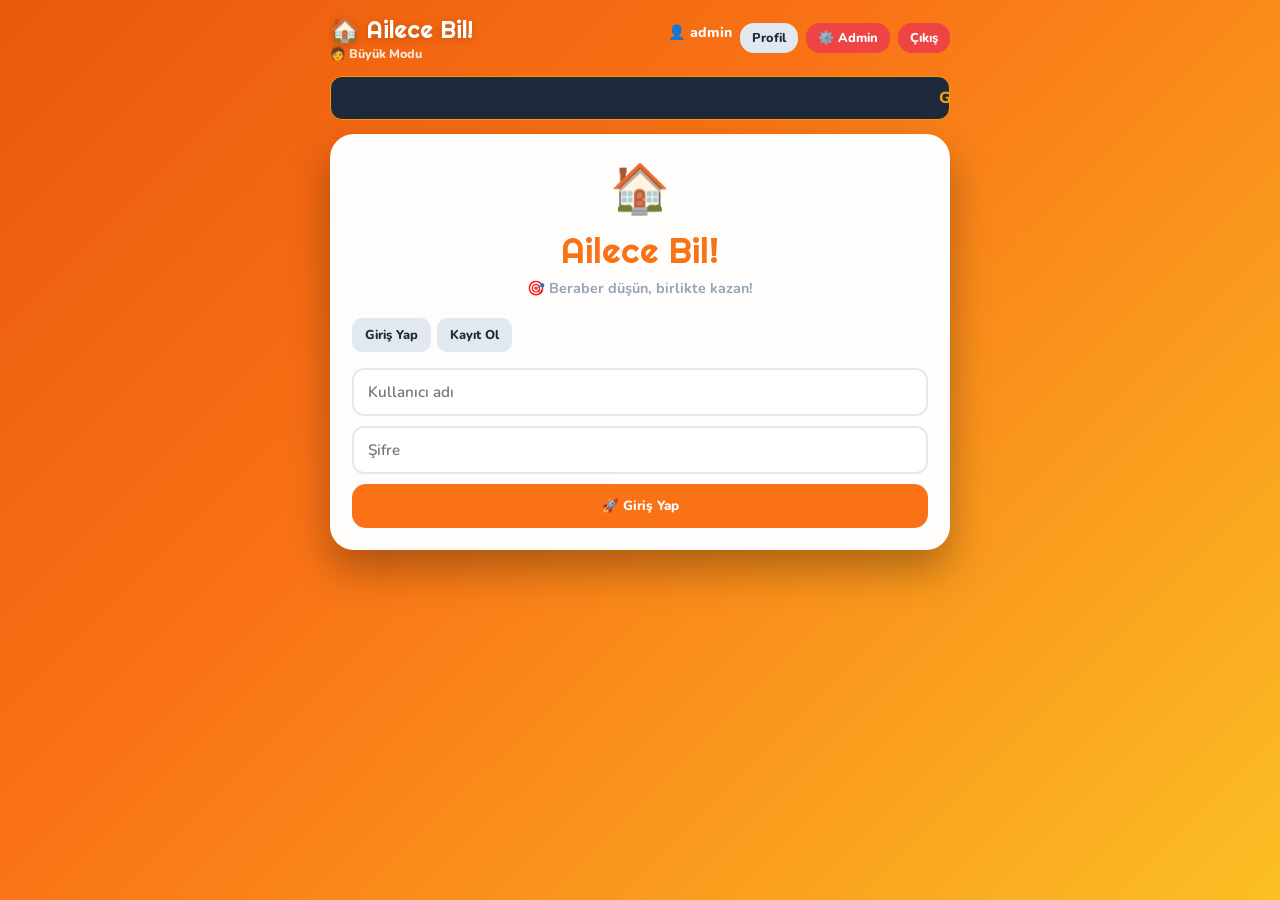
==== index.html @ aeea4ce6 "Add files via upload" ====
<!DOCTYPE html>
<!-- saved from url=(0063)file:///C:/Users/zkan/Desktop/Yeni%20klas%C3%B6r/ailecebil.html -->
<html lang="tr"><head><meta http-equiv="Content-Type" content="text/html; charset=UTF-8">

<meta name="viewport" content="width=device-width, initial-scale=1.0">
<title>🏠 Ailece Bil! - Aile Bilgi Yarışması</title>
<style>
/* ==================== TEMEL ==================== */
@import url('https://fonts.googleapis.com/css2?family=Nunito:wght@400;600;700;800;900&family=Righteous&display=swap');
*,*::before,*::after{margin:0;padding:0;box-sizing:border-box}

:root{
  --pr:#f97316;--pr2:#ea580c;--ok:#22c55e;--danger:#ef4444;--warn:#f59e0b;
  --dark:#1e293b;--light:#fff7ed;--card-bg:rgba(255,255,255,0.99);
  --kids-pr:#ff6b9d;--kids-s:#ffbe0b;--kids-ok:#06d6a0;
  --adult-pr:#f97316;
}

body{
  font-family:'Nunito',sans-serif;
  background:linear-gradient(135deg,#ea580c 0%,#f97316 40%,#fbbf24 100%);
  min-height:100vh;padding:14px;
}

/* Mode switch */
body.kids-mode{background:linear-gradient(135deg,#ff6b9d 0%,#ff9f43 50%,#ffbe0b 100%)}
body.kids-mode .card{border:3px solid #ffbe0b}
body.kids-mode .btn-primary{background:var(--kids-pr)}
body.kids-mode .choice-btn:hover:not(:disabled){border-color:var(--kids-pr)}

.container{max-width:620px;margin:0 auto}
.card{background:var(--card-bg);border-radius:24px;padding:22px;box-shadow:0 20px 40px rgba(0,0,0,0.3);margin-bottom:18px;animation:fadeUp .35s ease}
@keyframes fadeUp{from{opacity:0;transform:translateY(12px)}to{opacity:1;transform:translateY(0)}}
.hidden{display:none!important}

/* ==================== KAYAN YAZI ==================== */
.marquee-box{background:var(--dark);color:var(--warn);padding:10px;border-radius:12px;
  margin-bottom:14px;overflow:hidden;white-space:nowrap;font-weight:800;border:1px solid var(--warn)}
.marquee-text{display:inline-block;padding-left:100%;animation:marquee 18s linear infinite}
@keyframes marquee{0%{transform:translateX(0)}100%{transform:translateX(-100%)}}

/* ==================== BUTONLAR ==================== */
.btn{border:none;padding:13px 18px;border-radius:14px;font-weight:800;cursor:pointer;
  transition:.2s;display:inline-flex;align-items:center;justify-content:center;gap:7px;
  font-family:'Nunito',sans-serif}
.btn:active{transform:scale(.96)}
.btn-primary{background:var(--pr);color:white;width:100%}
.btn-ok{background:var(--ok);color:white;width:100%}
.btn-danger{background:var(--danger);color:white}
.btn-warn{background:var(--warn);color:white}
.btn-gray{background:#e2e8f0;color:var(--dark)}
.btn-sm{padding:6px 12px;font-size:.8em;width:auto}
.btn-full{width:100%}
.btn-kids{background:var(--kids-pr);color:white}
.btn-adult{background:var(--adult-pr);color:white}

/* ==================== INPUT ==================== */
.inp{width:100%;padding:12px 14px;border-radius:12px;border:2px solid #e2e8f0;
  outline:none;font-family:'Nunito',sans-serif;font-size:.95em;font-weight:600;
  margin-bottom:10px;transition:.2s;color:var(--dark)}
.inp:focus{border-color:var(--pr);background:#f5f3ff}
.select{width:100%;padding:11px 14px;border-radius:12px;border:2px solid #e2e8f0;
  outline:none;font-family:'Nunito',sans-serif;font-size:.95em;font-weight:700;
  margin-bottom:10px;background:white;color:var(--dark)}
.select:focus{border-color:var(--pr)}
label.lbl{font-size:.78em;font-weight:800;color:#64748b;text-transform:uppercase;letter-spacing:1px;display:block;margin-bottom:5px}
.row2{display:grid;grid-template-columns:1fr 1fr;gap:10px}
@media(max-width:480px){.row2{grid-template-columns:1fr}}

/* ==================== ŞIK BUTONLARI ==================== */
.choice-btn{
  background:#f8fafc;border:2.5px solid #e2e8f0;padding:16px 18px;
  border-radius:16px;font-size:1.05rem;text-align:left;width:100%;
  margin-bottom:10px;cursor:pointer;transition:.2s;font-weight:700;
  color:var(--dark);display:flex;align-items:center;gap:10px;
  font-family:'Nunito',sans-serif
}
.choice-letter{min-width:32px;height:32px;background:#e2e8f0;border-radius:50%;
  display:flex;align-items:center;justify-content:center;font-weight:900;font-size:.85em;flex-shrink:0}
.choice-btn:hover:not(:disabled){border-color:var(--pr);transform:translateY(-2px);box-shadow:0 4px 12px rgba(99,102,241,.2)}
.choice-btn.correct{background:var(--ok)!important;color:white!important;border-color:#15803d!important;transform:scale(1.02)}
.choice-btn.correct .choice-letter{background:rgba(255,255,255,.3);color:white}
.choice-btn.wrong{background:var(--danger)!important;color:white!important;border-color:#b91c1c!important}
.choice-btn.wrong .choice-letter{background:rgba(255,255,255,.3);color:white}
.choice-btn:disabled{cursor:not-allowed}

/* Kids büyük şık */
body.kids-mode .choice-btn{font-size:1.2rem;padding:20px;border-radius:20px}

/* ==================== ZAMANLAYICI ==================== */
.timer-wrap{display:flex;align-items:center;justify-content:center}
.timer-ring{width:72px;height:72px;border:4px solid var(--danger);border-radius:50%;
  display:flex;flex-direction:column;align-items:center;justify-content:center;
  background:white;box-shadow:0 4px 14px rgba(239,68,68,.2)}
.timer-ring small{font-size:8px;font-weight:800;color:#94a3b8;text-transform:uppercase}
.timer-ring span{font-size:26px;font-weight:900;color:var(--danger);line-height:1}
.timer-low{animation:pulse .7s infinite}
@keyframes pulse{0%,100%{transform:scale(1)}50%{transform:scale(1.1)}}
.timer-low span{color:var(--danger)!important}

/* ==================== PROGRESS ==================== */
.prog-wrap{background:#e2e8f0;border-radius:4px;height:7px;margin-bottom:18px;overflow:hidden}
.prog-fill{height:100%;background:linear-gradient(90deg,var(--pr),#a855f7);border-radius:4px;transition:width .4s}

/* ==================== MOD SEÇİCİ ==================== */
.mode-cards{display:grid;grid-template-columns:1fr 1fr;gap:14px;margin-bottom:0}
.mode-card{padding:28px 16px;border-radius:20px;text-align:center;cursor:pointer;
  transition:.25s;border:3px solid transparent;font-family:'Nunito',sans-serif}
.mode-card:hover{transform:translateY(-4px);box-shadow:0 10px 28px rgba(0,0,0,.2)}
.mode-card .mc-icon{font-size:3.5em;display:block;margin-bottom:10px}
.mode-card .mc-title{font-size:1.3em;font-weight:900;color:white}
.mode-card .mc-sub{font-size:.85em;font-weight:700;color:rgba(255,255,255,.75);margin-top:5px}
.mode-kids{background:linear-gradient(135deg,#ff6b9d,#ff9f43)}
.mode-adult{background:linear-gradient(135deg,#f97316,#ea580c)}

/* Sınıf kartları */
.grade-grid{display:grid;grid-template-columns:repeat(3,1fr);gap:10px}
.grade-btn{padding:18px 8px;border-radius:16px;text-align:center;cursor:pointer;
  border:2.5px solid transparent;transition:.2s;font-family:'Nunito',sans-serif;font-weight:800}
.grade-btn:hover{transform:translateY(-3px)}

/* Konu kartları */
.subject-grid{display:grid;grid-template-columns:1fr 1fr;gap:10px}
.subject-btn{padding:20px 12px;border-radius:16px;text-align:center;cursor:pointer;
  border:2px solid #e2e8f0;background:#f8fafc;transition:.2s;font-family:'Nunito',sans-serif;font-weight:800;color:var(--dark)}
.subject-btn .si{font-size:1.8em;display:block;margin-bottom:6px}
.subject-btn:hover{border-color:var(--pr);transform:translateY(-3px);box-shadow:0 6px 16px rgba(99,102,241,.2)}
body.kids-mode .subject-btn:hover{border-color:var(--kids-pr)}

/* Büyükler kategori */
.cat-grid{display:grid;grid-template-columns:1fr 1fr;gap:10px}
.cat-btn{padding:18px 12px;border-radius:16px;text-align:center;cursor:pointer;
  border:2px solid #e2e8f0;background:#f8fafc;transition:.2s;font-family:'Nunito',sans-serif;font-weight:800;color:var(--dark)}
.cat-btn .ci{font-size:1.6em;display:block;margin-bottom:6px}
.cat-btn .cc{font-size:.75em;color:#94a3b8;font-weight:700;margin-top:3px}
.cat-btn:hover{border-color:var(--pr);transform:translateY(-3px);box-shadow:0 6px 16px rgba(99,102,241,.2)}

/* ==================== MESAJ KUTUSU ==================== */
.msg-thread{height:200px;overflow-y:auto;background:#f8fafc;border:1px solid #e2e8f0;
  border-radius:14px;padding:12px;margin-bottom:10px}
.msg-thread::-webkit-scrollbar{width:4px}
.msg-thread::-webkit-scrollbar-thumb{background:var(--pr);border-radius:2px}
.bubble{padding:9px 13px;border-radius:14px;font-size:.9em;font-weight:700;
  max-width:75%;margin-bottom:6px;line-height:1.4}
.bubble.me{background:#dcfce7;margin-left:auto;border-bottom-right-radius:4px}
.bubble.them{background:white;border:1px solid #e2e8f0;border-bottom-left-radius:4px}
.bubble-name{font-size:.7em;color:#94a3b8;font-weight:800;margin-bottom:2px}
.b-right{text-align:right}

/* ==================== ADMIN SEKMELER ==================== */
.tab-bar{display:flex;gap:5px;margin-bottom:16px;overflow-x:auto;padding-bottom:4px;flex-wrap:wrap}
.tab-btn{padding:8px 13px;border:none;border-radius:10px;font-family:'Nunito',sans-serif;
  font-weight:800;font-size:.8em;cursor:pointer;background:#e2e8f0;color:var(--dark);white-space:nowrap;transition:.15s}
.tab-btn.active{background:var(--pr);color:white}.tab-content{display:none}.tab-content.active{display:block}

.badge{display:inline-block;background:var(--danger);color:white;font-size:.65em;
  font-weight:900;border-radius:50%;min-width:18px;height:18px;
  display:inline-flex;align-items:center;justify-content:center;margin-left:4px}

/* ==================== ADMIN KULLANICI SATIRI ==================== */
.user-row{display:flex;align-items:center;gap:8px;padding:10px 12px;
  background:white;border:1px solid #e2e8f0;border-radius:12px;margin-bottom:7px;flex-wrap:wrap}
.user-row .uname{flex:1;font-weight:800;min-width:100px}
.user-row .umeta{font-size:.78em;color:#94a3b8;font-weight:700}
.user-row .uactions{display:flex;gap:5px;flex-wrap:wrap}

/* ==================== LİDERLİK ==================== */
.lb-row{display:flex;align-items:center;gap:10px;padding:10px 14px;
  background:white;border:1px solid #e2e8f0;border-radius:12px;margin-bottom:7px}
.lb-rank{font-size:1.3em;font-weight:900;min-width:36px;text-align:center}
.lb-name{flex:1;font-weight:800}.lb-score{font-weight:900;color:var(--pr)}

/* ==================== SONUÇ ==================== */
.result-icon{font-size:5em;text-align:center;display:block;margin-bottom:10px;animation:bounce 1s infinite alternate}
@keyframes bounce{from{transform:translateY(0)}to{transform:translateY(-10px)}}
.result-score{font-family:'Righteous',cursive;font-size:3.5em;color:var(--pr);text-align:center;display:block}
.stat-row{display:flex;gap:10px;justify-content:center;flex-wrap:wrap;margin:14px 0}
.stat-box{background:#f1f5f9;border-radius:14px;padding:14px 20px;text-align:center;min-width:90px}
.stat-box .sv{font-size:2em;font-weight:900}.stat-box .sl{font-size:.78em;color:#94a3b8;font-weight:700}
.stat-box.ok .sv{color:var(--ok)}.stat-box.bad .sv{color:var(--danger)}

/* ==================== MSG KUTU ==================== */
.info-msg{padding:10px 14px;border-radius:10px;font-weight:800;font-size:.88em;margin-top:8px;display:none}
.info-msg.ok{background:#dcfce7;border:1px solid var(--ok);color:#15803d;display:block}
.info-msg.err{background:#fee2e2;border:1px solid var(--danger);color:#b91c1c;display:block}

/* ==================== JSON ÖRNEK ==================== */
.json-ex{background:#1e293b;color:#6ee7b7;font-family:'Courier New',monospace;
  font-size:.78em;padding:12px;border-radius:10px;white-space:pre;overflow-x:auto;margin-bottom:10px}

/* ==================== TERMINAL ==================== */
.terminal{background:#121212;color:#00ff41;font-family:'Courier New',monospace;
  font-size:.85em;padding:12px;border-radius:12px;border:2px solid #333;margin-top:10px}
.terminal textarea{width:100%;height:90px;background:transparent;color:#00ff41;border:none;outline:none;resize:none;font-family:inherit}

/* ==================== SHAKE ==================== */
.shake{animation:shake .4s}
@keyframes shake{0%,100%{transform:translateX(0)}25%{transform:translateX(-8px)}75%{transform:translateX(8px)}}

/* ==================== BÖLÜM BAŞLIĞI ==================== */
.sec-title{font-size:.78em;font-weight:900;color:#94a3b8;text-transform:uppercase;letter-spacing:2px;margin-bottom:12px}
.divider{height:1px;background:#e2e8f0;margin:16px 0}
.empty{text-align:center;padding:28px;color:#94a3b8;font-weight:700}
.empty .ei{font-size:2em;display:block;margin-bottom:6px}

/* ==================== LEVEL BADGE ==================== */
.level-badge{display:inline-block;padding:3px 12px;border-radius:20px;font-size:.75em;font-weight:800}

@media(max-width:480px){
  .card{padding:16px}
  .mode-cards{grid-template-columns:1fr 1fr}
  .grade-grid{grid-template-columns:repeat(2,1fr)}
  .cat-grid,.subject-grid{grid-template-columns:1fr 1fr}
}
</style>
</head>
<body class="">
<div class="container" id="mainWrapper">

<!-- Üst Bar -->
<div style="display:flex;justify-content:space-between;align-items:center;color:white;margin-bottom:14px">
  <div>
    <div style="font-family:&#39;Righteous&#39;,cursive;font-size:1.5em;cursor:pointer;text-shadow:0 2px 8px rgba(0,0,0,0.2)" onclick="goHome()">🏠 Ailece Bil!</div>
    <div id="modeBadge" style="font-size:.78em;font-weight:800;opacity:.85">🧑 Büyük Modu</div>
  </div>
  <div id="navBar" style="display:flex;gap:8px">
    <span style="color:white;font-weight:800;font-size:.88em">👤 admin</span>
    <button class="btn btn-gray btn-sm" onclick="showPage(&#39;profilePage&#39;);renderProfile()">Profil</button>
    <button class="btn btn-danger btn-sm" onclick="openAdmin()">⚙️ Admin</button>
    <button class="btn btn-danger btn-sm" onclick="doLogout()">Çıkış</button>
  </div>
</div>

<!-- Kayan Duyuru -->
<div id="annBanner" class="marquee-box">
  <div class="marquee-text" id="annText">GÜLSER MİRAÇ EMİR KILIÇ</div>
</div>

<!-- ==================== GİRİŞ/KAYIT ==================== -->
<div id="authPage" class="card hidden">
  <div style="text-align:center;margin-bottom:20px">
    <div style="font-size:3em;margin-bottom:6px">🏠</div>
    <div style="font-family:&#39;Righteous&#39;,cursive;font-size:2.2em;color:var(--pr)">Ailece Bil!</div>
    <div style="color:#94a3b8;font-size:.9em;font-weight:700;margin-top:6px">🎯 Beraber düşün, birlikte kazan!</div>
  </div>
  <div id="authTabs" style="display:flex;gap:6px;margin-bottom:16px">
    <button class="tab-btn" onclick="switchAuthTab(&#39;login&#39;)">Giriş Yap</button>
    <button class="tab-btn" onclick="switchAuthTab(&#39;register&#39;)">Kayıt Ol</button>
  </div>
  <div id="authContent">
    
      <input type="text" class="inp" id="authUser" placeholder="Kullanıcı adı" autocomplete="username">
      <input type="password" class="inp" id="authPass" placeholder="Şifre" autocomplete="current-password" onkeydown="if(event.key===&#39;Enter&#39;)doLogin()">
      <button class="btn btn-primary" onclick="doLogin()">🚀 Giriş Yap</button>
    
    <div id="authMsg" class="info-msg"></div></div>
</div>

<!-- ==================== MOD SEÇİCİ ==================== -->
<div id="modePage" class="card">
  <div style="text-align:center;margin-bottom:18px">
    <div style="font-family:&#39;Righteous&#39;,cursive;font-size:1.6em;color:var(--pr)">🏠 Ailece Bil!</div>
    <div style="color:#94a3b8;font-size:.88em;font-weight:700;margin-top:4px">Kim oynuyor?</div>
    <div id="totalQBadge" style="margin-top:10px;display:inline-block;background:#fff7ed;border:2px solid var(--pr);
      border-radius:20px;padding:5px 18px;font-size:.85em;font-weight:900;color:var(--pr)">📚 Toplam 957 Soru</div>
  </div>
  <div class="mode-cards">
    <div class="mode-card mode-kids" onclick="selectMode(&#39;kids&#39;)">
      <span class="mc-icon">🧒</span>
      <div class="mc-title">Çocuklar</div>
      <div class="mc-sub">Sınıf &amp; Konu Seç</div>
      <div id="kidsQCount" style="margin-top:8px;background:rgba(255,255,255,0.25);border-radius:12px;padding:4px 10px;font-size:.8em;font-weight:800">646 soru</div>
    </div>
    <div class="mode-card mode-adult" onclick="selectMode(&#39;adult&#39;)">
      <span class="mc-icon">🧑</span>
      <div class="mc-title">Büyükler</div>
      <div class="mc-sub">Genel Kategoriler</div>
      <div id="adultQCount" style="margin-top:8px;background:rgba(255,255,255,0.25);border-radius:12px;padding:4px 10px;font-size:.8em;font-weight:800">311 soru</div>
    </div>
  </div>
</div>

<!-- ==================== ÇOCUK: SINIF SEÇİCİ ==================== -->
<div id="gradePage" class="card hidden">
  <div style="display:flex;align-items:center;gap:10px;margin-bottom:8px">
    <button class="btn btn-gray btn-sm" onclick="showPage(&#39;modePage&#39;)">← Geri</button>
    <div class="sec-title" style="margin:0">📚 Sınıfını Seç</div>
  </div>
  <div id="gradePageStats" style="margin-bottom:14px">
    <div style="background:#fff0f6;border:1px solid #fda4af;border-radius:12px;padding:10px 16px;
      display:flex;align-items:center;gap:10px;font-weight:800;font-size:.9em">
      🧒 Çocuklar bölümünde toplam
      <span style="font-size:1.4em;color:var(--kids-pr);font-family:&#39;Righteous&#39;,cursive">509</span>
      soru var
    </div></div>
  <div class="grade-grid" id="gradeGrid"><div class="grade-btn" style="background:#ff6b9d;color:white" onclick="selectGrade(0)">
      <div style="font-size:1.8em">🌱</div>
      <div style="font-weight:900">1. Sınıf</div>
      <div style="font-size:.72em;opacity:.85;margin-top:4px">3 konu</div>
      <div style="font-size:.78em;background:rgba(0,0,0,0.2);border-radius:10px;padding:2px 8px;margin-top:4px;font-weight:800">57 soru</div>
    </div><div class="grade-btn" style="background:#ff9f43;color:white" onclick="selectGrade(1)">
      <div style="font-size:1.8em">📗</div>
      <div style="font-weight:900">2. Sınıf</div>
      <div style="font-size:.72em;opacity:.85;margin-top:4px">3 konu</div>
      <div style="font-size:.78em;background:rgba(0,0,0,0.2);border-radius:10px;padding:2px 8px;margin-top:4px;font-weight:800">50 soru</div>
    </div><div class="grade-btn" style="background:#ffd166;color:white" onclick="selectGrade(2)">
      <div style="font-size:1.8em">📘</div>
      <div style="font-weight:900">3. Sınıf</div>
      <div style="font-size:.72em;opacity:.85;margin-top:4px">6 konu</div>
      <div style="font-size:.78em;background:rgba(0,0,0,0.2);border-radius:10px;padding:2px 8px;margin-top:4px;font-weight:800">153 soru</div>
    </div><div class="grade-btn" style="background:#06d6a0;color:white" onclick="selectGrade(3)">
      <div style="font-size:1.8em">📙</div>
      <div style="font-weight:900">4. Sınıf</div>
      <div style="font-size:.72em;opacity:.85;margin-top:4px">4 konu</div>
      <div style="font-size:.78em;background:rgba(0,0,0,0.2);border-radius:10px;padding:2px 8px;margin-top:4px;font-weight:800">50 soru</div>
    </div><div class="grade-btn" style="background:#118ab2;color:white" onclick="selectGrade(4)">
      <div style="font-size:1.8em">📕</div>
      <div style="font-weight:900">5. Sınıf</div>
      <div style="font-size:.72em;opacity:.85;margin-top:4px">5 konu</div>
      <div style="font-size:.78em;background:rgba(0,0,0,0.2);border-radius:10px;padding:2px 8px;margin-top:4px;font-weight:800">60 soru</div>
    </div><div class="grade-btn" style="background:#073b4c;color:white" onclick="selectGrade(5)">
      <div style="font-size:1.8em">🎯</div>
      <div style="font-weight:900">6. Sınıf</div>
      <div style="font-size:.72em;opacity:.85;margin-top:4px">5 konu</div>
      <div style="font-size:.78em;background:rgba(0,0,0,0.2);border-radius:10px;padding:2px 8px;margin-top:4px;font-weight:800">45 soru</div>
    </div><div class="grade-btn" style="background:#7209b7;color:white" onclick="selectGrade(6)">
      <div style="font-size:1.8em">🚀</div>
      <div style="font-weight:900">7. Sınıf</div>
      <div style="font-size:.72em;opacity:.85;margin-top:4px">5 konu</div>
      <div style="font-size:.78em;background:rgba(0,0,0,0.2);border-radius:10px;padding:2px 8px;margin-top:4px;font-weight:800">47 soru</div>
    </div><div class="grade-btn" style="background:#3a0ca3;color:white" onclick="selectGrade(7)">
      <div style="font-size:1.8em">🎓</div>
      <div style="font-weight:900">8. Sınıf</div>
      <div style="font-size:.72em;opacity:.85;margin-top:4px">5 konu</div>
      <div style="font-size:.78em;background:rgba(0,0,0,0.2);border-radius:10px;padding:2px 8px;margin-top:4px;font-weight:800">47 soru</div>
    </div></div>
</div>

<!-- ==================== ÇOCUK: KONU SEÇİCİ ==================== -->
<div id="subjectPage" class="card hidden">
  <div style="display:flex;align-items:center;gap:10px;margin-bottom:8px">
    <button class="btn btn-gray btn-sm" onclick="showPage(&#39;gradePage&#39;)">← Geri</button>
    <div>
      <div class="sec-title" style="margin:0">📖 Konu Seç</div>
      <div id="gradeLabel" style="font-weight:900;font-size:1.1em;color:var(--kids-pr)">3. Sınıf</div>
    </div>
  </div>
  <div id="gradeSubStats" style="margin-bottom:12px">
    <div style="background:#f0fdf4;border:1px solid #86efac;border-radius:12px;padding:10px 16px;
      display:flex;align-items:center;gap:10px;font-weight:800;font-size:.9em">
      📚 3. Sınıf için toplam
      <span style="font-size:1.4em;color:var(--ok);font-family:&#39;Righteous&#39;,cursive">153</span>
      soru var
    </div></div>
  <div class="subject-grid" id="subjectGrid"><div class="subject-btn" onclick="startQuiz(&#39;3. Sınıf|Türkçe&#39;,&#39;3. Sınıf - Türkçe&#39;)">
      <span class="si">📖</span>
      <div style="font-weight:900">Türkçe</div>
      <div style="font-size:.78em;color:var(--ok);font-weight:800;margin-top:4px">
        27 soru
      </div>
    </div><div class="subject-btn" onclick="startQuiz(&#39;3. Sınıf|Matematik&#39;,&#39;3. Sınıf - Matematik&#39;)">
      <span class="si">🔢</span>
      <div style="font-weight:900">Matematik</div>
      <div style="font-size:.78em;color:var(--ok);font-weight:800;margin-top:4px">
        72 soru
      </div>
    </div><div class="subject-btn" onclick="startQuiz(&#39;3. Sınıf|Fen Bilimleri&#39;,&#39;3. Sınıf - Fen Bilimleri&#39;)">
      <span class="si">🔬</span>
      <div style="font-weight:900">Fen Bilimleri</div>
      <div style="font-size:.78em;color:var(--ok);font-weight:800;margin-top:4px">
        22 soru
      </div>
    </div><div class="subject-btn" onclick="startQuiz(&#39;3. Sınıf|Sosyal Bilgiler&#39;,&#39;3. Sınıf - Sosyal Bilgiler&#39;)">
      <span class="si">🗺️</span>
      <div style="font-weight:900">Sosyal Bilgiler</div>
      <div style="font-size:.78em;color:var(--ok);font-weight:800;margin-top:4px">
        8 soru
      </div>
    </div><div class="subject-btn" onclick="startQuiz(&#39;3. Sınıf|Genel Kültür&#39;,&#39;3. Sınıf - Genel Kültür&#39;)">
      <span class="si">💡</span>
      <div style="font-weight:900">Genel Kültür</div>
      <div style="font-size:.78em;color:var(--ok);font-weight:800;margin-top:4px">
        7 soru
      </div>
    </div><div class="subject-btn" onclick="startQuiz(&#39;3. Sınıf|Hayat Bilgisi&#39;,&#39;3. Sınıf - Hayat Bilgisi&#39;)">
      <span class="si">🌍</span>
      <div style="font-weight:900">Hayat Bilgisi</div>
      <div style="font-size:.78em;color:var(--ok);font-weight:800;margin-top:4px">
        17 soru
      </div>
    </div></div>
</div>

<!-- ==================== BÜYÜKLER: KATEGORİ ==================== -->
<div id="homePage" class="card hidden">
  <div id="welcomeZone" style="margin-bottom:16px">
    <div style="display:flex;align-items:center;gap:10px;margin-bottom:10px">
      <span style="font-size:1.8em">👋</span>
      <div><div style="font-weight:900;font-size:1.1em">Merhaba, admin!</div>
      <div style="color:#94a3b8;font-size:.85em;font-weight:700">🏆 Usta · 1679 Puan</div></div>
    </div>
    <div style="background:#fff7ed;border:2px solid var(--pr);border-radius:14px;padding:10px 16px;
      display:flex;align-items:center;gap:8px;font-weight:800;font-size:.88em;margin-bottom:4px">
      📚 Büyükler bölümünde toplam
      <span style="font-size:1.5em;color:var(--pr);font-family:&#39;Righteous&#39;,cursive">311</span>
      soru var
    </div></div>
  <div class="sec-title">📂 Kategori Seç</div>
  <div class="cat-grid" id="categoryGrid">
    <div class="cat-btn" onclick="startQuiz(&#39;Genel Kültür&#39;,&#39;Genel Kültür&#39;)">
      <span class="ci">💡</span>Genel Kültür
      <div class="cc" style="color:var(--ok);font-weight:800">223 soru</div>
    </div>
    <div class="cat-btn" onclick="startQuiz(&#39;Tarih&#39;,&#39;Tarih&#39;)">
      <span class="ci">🏛️</span>Tarih
      <div class="cc" style="color:var(--ok);font-weight:800">8 soru</div>
    </div>
    <div class="cat-btn" onclick="startQuiz(&#39;Bilim&#39;,&#39;Bilim&#39;)">
      <span class="ci">🔬</span>Bilim
      <div class="cc" style="color:var(--ok);font-weight:800">8 soru</div>
    </div>
    <div class="cat-btn" onclick="startQuiz(&#39;Coğrafya&#39;,&#39;Coğrafya&#39;)">
      <span class="ci">🗺️</span>Coğrafya
      <div class="cc" style="color:var(--ok);font-weight:800">8 soru</div>
    </div>
    <div class="cat-btn" onclick="startQuiz(&#39;Spor&#39;,&#39;Spor&#39;)">
      <span class="ci">⚽</span>Spor
      <div class="cc" style="color:var(--ok);font-weight:800">57 soru</div>
    </div>
    <div class="cat-btn" onclick="startQuiz(&#39;Teknoloji&#39;,&#39;Teknoloji&#39;)">
      <span class="ci">💻</span>Teknoloji
      <div class="cc" style="color:var(--ok);font-weight:800">7 soru</div>
    </div></div>
  <div style="margin-top:14px;display:flex;gap:8px;flex-wrap:wrap">
    <button class="btn btn-primary" style="flex:1" onclick="startQuiz(&#39;Karma&#39;,&#39;Karma&#39;)">🎲 Karma</button>
    <button class="btn btn-primary" style="flex:1;background:var(--ok)" onclick="showPage(&#39;leaderPage&#39;)">🏆 Sıralama</button>
    <button class="btn btn-primary" style="flex:1;background:#64748b" onclick="showPage(&#39;profilePage&#39;)">👤 Profil</button>
    <button id="admBtn" class="btn btn-danger btn-sm" onclick="showPage(&#39;adminPage&#39;)">⚙️ Admin</button>
  </div>
</div>

<!-- ==================== QUIZ ==================== -->
<div id="quizPage" class="card hidden">
  <div style="display:flex;justify-content:space-between;align-items:center;margin-bottom:12px;flex-wrap:wrap;gap:10px">
    <div>
      <div id="qCounter" style="font-weight:900;color:var(--pr);font-size:1.2em">8 / 8</div>
      <div id="qMeta" style="font-size:.78em;color:#94a3b8;font-weight:700">Tarih</div>
    </div>
    <div class="timer-wrap">
      <div class="timer-ring" id="timerRing">
        <small>Süre</small>
        <span id="timerTxt">19</span>
      </div>
    </div>
    <div id="qScore" style="font-weight:900;font-size:1.1em;color:var(--warn)">🌟 0</div>
  </div>
  <div class="prog-wrap"><div class="prog-fill" id="progFill" style="width: 100%;"></div></div>
  <div id="qText" style="font-size:clamp(1.05em,3vw,1.3em);font-weight:700;margin-bottom:18px;min-height:50px;line-height:1.5;color:var(--dark)">Türkiye Cumhuriyeti hangi yılda kuruldu?</div>
  <div id="choiceArea">
    <button class="choice-btn wrong" onclick="checkAnswer(0)" disabled="">
      <span class="choice-letter">A</span>1919
    </button>
    <button class="choice-btn" onclick="checkAnswer(1)" disabled="">
      <span class="choice-letter">B</span>1920
    </button>
    <button class="choice-btn correct" onclick="checkAnswer(2)" disabled="">
      <span class="choice-letter">C</span>1923
    </button>
    <button class="choice-btn" onclick="checkAnswer(3)" disabled="">
      <span class="choice-letter">D</span>1925
    </button></div>
  <div style="text-align:right;margin-top:6px">
    <button class="btn btn-gray btn-sm" onclick="quitQuiz()">🚪 Çık</button>
  </div>
</div>

<!-- ==================== SONUÇ ==================== -->
<div id="resultPage" class="card hidden" style="text-align:center">
  <span class="result-icon" id="resIcon">💪</span>
  <div style="font-family:&#39;Righteous&#39;,cursive;font-size:2em;color:var(--dark);margin-bottom:6px" id="resTitle">Devam Et!</div>
  <span class="result-score" id="resScore">0</span>
  <div style="font-size:.9em;color:#94a3b8;font-weight:700;margin-bottom:6px">Puan</div>
  <div class="stat-row" id="resStats">
    <div class="stat-box ok"><div class="sv">0</div><div class="sl">✅ Doğru</div></div>
    <div class="stat-box bad"><div class="sv">8</div><div class="sl">❌ Yanlış</div></div>
    <div class="stat-box"><div class="sv">3</div><div class="sl">⏱️ Süre</div></div>
    <div class="stat-box"><div class="sv" style="color:var(--warn)">%0</div><div class="sl">Başarı</div></div></div>
  <div id="resLevelUp" style="margin: 10px 0px; padding: 10px; background: rgb(254, 243, 199); border: 1px solid var(--warn); border-radius: 12px; font-weight: 800; color: rgb(146, 64, 14); display: none;">🎉 Seviye atladın! 💎 → 🏆 Usta!</div>
  <div style="display:flex;gap:10px;justify-content:center;flex-wrap:wrap;margin-top:14px">
    <button class="btn btn-primary" style="width:auto;padding:12px 24px" onclick="replayQuiz()">🔄 Tekrar</button>
    <button class="btn btn-gray" style="width:auto;padding:12px 24px" onclick="goHome()">🏠 Ana Menü</button>
  </div>
</div>

<!-- ==================== LİDERLİK ==================== -->
<div id="leaderPage" class="card hidden">
  <div style="display:flex;justify-content:space-between;align-items:center;margin-bottom:14px">
    <div style="font-family:&#39;Righteous&#39;,cursive;font-size:1.5em">🏆 Ailece Sıralama</div>
    <button class="btn btn-gray btn-sm" onclick="goHome()">← Geri</button>
  </div>
  <div id="leaderList"></div>
</div>

<!-- ==================== PROFİL ==================== -->
<div id="profilePage" class="card hidden">
  <div style="display:flex;justify-content:space-between;align-items:center;margin-bottom:16px">
    <div style="font-family:&#39;Righteous&#39;,cursive;font-size:1.4em">👤 Profil</div>
    <button class="btn btn-gray btn-sm" onclick="goHome()">← Geri</button>
  </div>
  <div id="profStats" style="background:#f1f5f9;padding:14px;border-radius:14px;margin-bottom:14px">
    <div style="display:flex;align-items:center;gap:12px;margin-bottom:12px">
      <div style="width:52px;height:52px;border-radius:50%;background:linear-gradient(135deg,var(--pr),var(--pr2));
        display:flex;align-items:center;justify-content:center;font-size:1.5em;font-weight:900;color:white">
        A</div>
      <div><div style="font-weight:900;font-size:1.1em">admin</div>
        <div style="font-size:.82em;color:#64748b">🏆 Usta
           · 321 puan kaldı (🦁 Efsane)</div>
      </div>
    </div>
    <div style="display:grid;grid-template-columns:repeat(4,1fr);gap:8px;text-align:center">
      <div style="background:white;padding:10px;border-radius:10px"><div style="font-weight:900;color:var(--pr);font-size:1.3em">1679</div><div style="font-size:.75em;color:#94a3b8;font-weight:700">Puan</div></div>
      <div style="background:white;padding:10px;border-radius:10px"><div style="font-weight:900;font-size:1.3em">17</div><div style="font-size:.75em;color:#94a3b8;font-weight:700">Oyun</div></div>
      <div style="background:white;padding:10px;border-radius:10px"><div style="font-weight:900;color:var(--ok);font-size:1.3em">65</div><div style="font-size:.75em;color:#94a3b8;font-weight:700">✅ Doğru</div></div>
      <div style="background:white;padding:10px;border-radius:10px"><div style="font-weight:900;color:var(--danger);font-size:1.3em">65</div><div style="font-size:.75em;color:#94a3b8;font-weight:700">❌ Yanlış</div></div>
    </div></div>
  <div class="divider"></div>
  <div class="sec-title">🔑 Şifre Değiştir</div>
  <input type="password" class="inp" id="newPass" placeholder="Yeni şifre (en az 4 karakter)">
  <button class="btn btn-primary" onclick="changePass()">💾 Şifreyi Güncelle</button>
  <div class="divider"></div>
  <div class="sec-title">💬 Admin Mesajları</div>
  <div class="msg-thread" id="userMsgThread"><div class="empty"><span class="ei">💬</span>Admin'e mesaj atabilirsiniz</div></div>
  <div style="display:flex;gap:8px;margin-top:6px">
    <input type="text" class="inp" id="uMsgInp" style="margin:0;flex:1" placeholder="Mesajınızı yazın..." onkeydown="if(event.key===&#39;Enter&#39;)sendMsg(&#39;user&#39;)">
    <button class="btn btn-primary" style="width:auto" onclick="sendMsg(&#39;user&#39;)">Gönder</button>
  </div>
  <div style="margin-top:10px">
    <button class="btn btn-danger" style="width:auto;padding:10px 20px" onclick="doLogout()">🚪 Çıkış Yap</button>
  </div>
</div>

<!-- ==================== ADMIN PANELİ ==================== -->
<div id="adminPage" class="card hidden">
  <div style="display:flex;justify-content:space-between;align-items:center;margin-bottom:14px">
    <div style="font-family:&#39;Righteous&#39;,cursive;font-size:1.4em;color:var(--pr)">⚙️ Ailece Bil! — Admin</div>
    <button class="btn btn-gray btn-sm" onclick="goHome()">← Kapat</button>
  </div>

  <div class="tab-bar">
    <button class="tab-btn" onclick="setTab(&#39;tUsers&#39;,this)">👥 Oyuncular</button>
    <button class="tab-btn" onclick="setTab(&#39;tMsgs&#39;,this)" id="tMsgBtn">💬 Mesajlar<span class="badge" id="msgBadge" style="display:none">0</span></button>
    <button class="tab-btn" onclick="setTab(&#39;tAnn&#39;,this)">📢 Duyuru</button>
    <button class="tab-btn" onclick="setTab(&#39;tCats&#39;,this)">📁 Kategoriler</button>
    <button class="tab-btn" onclick="setTab(&#39;tQs&#39;,this)">📝 Sorular</button>
    <button class="tab-btn active" onclick="setTab(&#39;tBulk&#39;,this)">📦 Toplu Ekle</button>
    <button class="tab-btn" onclick="setTab(&#39;tTerm&#39;,this)">💻 Terminal</button>
    <button class="tab-btn" onclick="setTab(&#39;tSet&#39;,this)">🔐 Ayarlar</button>
  </div>

  <!-- Oyuncular -->
  <div id="tUsers" class="tab-content">
    <input class="inp" id="userSearch" placeholder="🔍 Oyuncu ara..." oninput="renderUsers()" style="margin-bottom:10px">
    <div id="admUserList"></div>
  </div>

  <!-- Mesajlar -->
  <div id="tMsgs" class="tab-content">
    <div style="display:grid;grid-template-columns:180px 1fr;gap:12px" id="msgPanels">
      <div>
        <div class="sec-title">Konuşmalar</div>
        <div id="convList"><div class="empty"><span class="ei">💬</span>Mesaj yok</div></div>
      </div>
      <div id="chatPanel"><div class="empty"><span class="ei">💬</span>Konuşma seçin</div></div>
    </div>
  </div>

  <!-- Duyuru -->
  <div id="tAnn" class="tab-content">
    <div style="background:#fef3c7;border:1px solid var(--warn);border-radius:12px;padding:12px;margin-bottom:12px;font-size:.88em;font-weight:700;color:#92400e">
      📢 Kayan yazı tüm kullanıcıların ekranında görünür.
    </div>
    <label class="lbl">Duyuru Metni</label>
    <input class="inp" id="annInp" placeholder="Ekranda kayan yazı...">
    <div style="display:flex;gap:8px">
      <button class="btn btn-warn btn-full" onclick="setBroadcast(true)">▶️ Yayına Ver</button>
      <button class="btn btn-danger" style="width:auto;padding:12px 18px" onclick="setBroadcast(false)">⏹️ Durdur</button>
    </div>
  </div>

  <!-- Kategoriler -->
  <div id="tCats" class="tab-content">
    <!-- Büyükler kategorisi ekle -->
    <div style="background:#f1f5f9;border-radius:14px;padding:14px;margin-bottom:14px">
      <div class="sec-title">🧑 Büyükler — Yeni Kategori</div>
      <div class="row2">
        <div><label class="lbl">Kategori Adı</label><input class="inp" id="newAdultCat" placeholder="örn: Spor"></div>
        <div><label class="lbl">İkon (emoji)</label><input class="inp" id="newAdultIcon" placeholder="⚽" maxlength="2"></div>
      </div>
      <button class="btn btn-primary" onclick="addAdultCategory()">➕ Büyükler Kategorisi Ekle</button>
      <div id="adultCatMsg" class="info-msg"></div>
    </div>

    <!-- Çocuklar kategori/konu ekle -->
    <div style="background:#fff0f6;border:1px solid #fda4af;border-radius:14px;padding:14px;margin-bottom:14px">
      <div class="sec-title">🧒 Çocuklar — Yeni Sınıf</div>
      <div class="row2">
        <div><label class="lbl">Sınıf Adı</label><input class="inp" id="newGradeName" placeholder="örn: 3. Sınıf"></div>
        <div><label class="lbl">İkon</label><input class="inp" id="newGradeIcon" placeholder="📗" maxlength="2"></div>
      </div>
      <button class="btn btn-kids btn-full" onclick="addGrade()">➕ Sınıf Ekle</button>
      <div id="gradeCatMsg" class="info-msg"></div>
    </div>

    <div style="background:#f0fdf4;border:1px solid #86efac;border-radius:14px;padding:14px;margin-bottom:14px">
      <div class="sec-title">📚 Çocuklar — Yeni Konu/Ders</div>
      <div><label class="lbl">Hangi Sınıfa?</label><select class="select" id="subjectGradeSelect"></select></div>
      <div class="row2">
        <div><label class="lbl">Konu/Ders Adı</label><input class="inp" id="newSubjectName" placeholder="örn: Matematik"></div>
        <div><label class="lbl">İkon</label><input class="inp" id="newSubjectIcon" placeholder="🔢" maxlength="2"></div>
      </div>
      <button class="btn btn-ok btn-full" onclick="addSubject()">➕ Konu Ekle</button>
      <div id="subjectMsg" class="info-msg"></div>
    </div>

    <!-- Mevcut Yapı -->
    <div class="sec-title">📋 Mevcut Kategori Yapısı</div>
    <div id="catStructure"></div>
  </div>

  <!-- Sorular -->
  <div id="tQs" class="tab-content">
    <div style="background:#f8fafc;border-radius:14px;padding:14px;margin-bottom:14px">
      <div class="sec-title">📝 Yeni Soru Ekle</div>
      <label class="lbl">Soru Metni</label>
      <textarea class="inp" id="nq_q" rows="2" placeholder="Soruyu buraya yazın..." style="resize:vertical"></textarea>
      <div class="row2">
        <div><label class="lbl">Şık A</label><input class="inp" id="nq_a" placeholder="Şık A"></div>
        <div><label class="lbl">Şık B</label><input class="inp" id="nq_b" placeholder="Şık B"></div>
        <div><label class="lbl">Şık C</label><input class="inp" id="nq_c" placeholder="Şık C"></div>
        <div><label class="lbl">Şık D</label><input class="inp" id="nq_d" placeholder="Şık D"></div>
      </div>
      <div class="row2">
        <div><label class="lbl">Doğru Cevap</label>
          <select class="select" id="nq_correct">
            <option value="0">A</option><option value="1">B</option>
            <option value="2">C</option><option value="3">D</option>
          </select></div>
        <div><label class="lbl">Kategori / Konu</label>
          <select class="select" id="nq_cat"><optgroup label="🧑 Büyükler"><option value="Genel Kültür">💡 Genel Kültür</option><option value="Tarih">🏛️ Tarih</option><option value="Bilim">🔬 Bilim</option><option value="Coğrafya">🗺️ Coğrafya</option><option value="Spor">⚽ Spor</option><option value="Teknoloji">💻 Teknoloji</option></optgroup><optgroup label="🧒 Çocuklar"><option value="1. Sınıf|Türkçe">🌱 1. Sınıf → 📖 Türkçe</option><option value="1. Sınıf|Matematik">🌱 1. Sınıf → 🔢 Matematik</option><option value="1. Sınıf|Hayat Bilgisi">🌱 1. Sınıf → 🌍 Hayat Bilgisi</option><option value="2. Sınıf|Türkçe">📗 2. Sınıf → 📖 Türkçe</option><option value="2. Sınıf|Matematik">📗 2. Sınıf → 🔢 Matematik</option><option value="2. Sınıf|Hayat Bilgisi">📗 2. Sınıf → 🌍 Hayat Bilgisi</option><option value="3. Sınıf|Türkçe">📘 3. Sınıf → 📖 Türkçe</option><option value="3. Sınıf|Matematik">📘 3. Sınıf → 🔢 Matematik</option><option value="3. Sınıf|Fen Bilimleri">📘 3. Sınıf → 🔬 Fen Bilimleri</option><option value="3. Sınıf|Sosyal Bilgiler">📘 3. Sınıf → 🗺️ Sosyal Bilgiler</option><option value="3. Sınıf|Genel Kültür">📘 3. Sınıf → 💡 Genel Kültür</option><option value="3. Sınıf|Hayat Bilgisi">📘 3. Sınıf → 🌍 Hayat Bilgisi</option><option value="4. Sınıf|Türkçe">📙 4. Sınıf → 📖 Türkçe</option><option value="4. Sınıf|Matematik">📙 4. Sınıf → 🔢 Matematik</option><option value="4. Sınıf|Fen Bilimleri">📙 4. Sınıf → 🔬 Fen Bilimleri</option><option value="4. Sınıf|Sosyal Bilgiler">📙 4. Sınıf → 🗺️ Sosyal Bilgiler</option><option value="5. Sınıf|Türkçe">📕 5. Sınıf → 📖 Türkçe</option><option value="5. Sınıf|Matematik">📕 5. Sınıf → 🔢 Matematik</option><option value="5. Sınıf|Fen Bilimleri">📕 5. Sınıf → 🔬 Fen Bilimleri</option><option value="5. Sınıf|Sosyal Bilgiler">📕 5. Sınıf → 🗺️ Sosyal Bilgiler</option><option value="5. Sınıf|İngilizce">📕 5. Sınıf → 🇬🇧 İngilizce</option><option value="6. Sınıf|Türkçe">🎯 6. Sınıf → 📖 Türkçe</option><option value="6. Sınıf|Matematik">🎯 6. Sınıf → 🔢 Matematik</option><option value="6. Sınıf|Fen Bilimleri">🎯 6. Sınıf → 🔬 Fen Bilimleri</option><option value="6. Sınıf|Sosyal Bilgiler">🎯 6. Sınıf → 🗺️ Sosyal Bilgiler</option><option value="6. Sınıf|İngilizce">🎯 6. Sınıf → 🇬🇧 İngilizce</option><option value="7. Sınıf|Türkçe">🚀 7. Sınıf → 📖 Türkçe</option><option value="7. Sınıf|Matematik">🚀 7. Sınıf → 🔢 Matematik</option><option value="7. Sınıf|Fen Bilimleri">🚀 7. Sınıf → 🔬 Fen Bilimleri</option><option value="7. Sınıf|T.C. İnkılap Tarihi">🚀 7. Sınıf → 🏛️ T.C. İnkılap Tarihi</option><option value="7. Sınıf|İngilizce">🚀 7. Sınıf → 🇬🇧 İngilizce</option><option value="8. Sınıf|Türkçe">🎓 8. Sınıf → 📖 Türkçe</option><option value="8. Sınıf|Matematik">🎓 8. Sınıf → 🔢 Matematik</option><option value="8. Sınıf|Fen Bilimleri">🎓 8. Sınıf → 🔬 Fen Bilimleri</option><option value="8. Sınıf|T.C. İnkılap Tarihi">🎓 8. Sınıf → 🏛️ T.C. İnkılap Tarihi</option><option value="8. Sınıf|İngilizce">🎓 8. Sınıf → 🇬🇧 İngilizce</option></optgroup></select></div>
      </div>
      <button class="btn btn-ok" onclick="addQuestion()">✅ Soruyu Kaydet</button>
      <div id="nqMsg" class="info-msg"></div>
    </div>
    <div class="sec-title">📋 Soru Listesi</div>
    <div style="display:flex;gap:8px;margin-bottom:10px;flex-wrap:wrap">
      <input class="inp" id="qSearch" style="margin:0;flex:1" placeholder="🔍 Ara..." oninput="renderQList()">
      <select class="select" id="qCatFilter" style="margin:0;max-width:160px" onchange="renderQList()"><option value="">Tümü</option><optgroup label="🧑 Büyükler"><option value="Genel Kültür">💡 Genel Kültür</option><option value="Tarih">🏛️ Tarih</option><option value="Bilim">🔬 Bilim</option><option value="Coğrafya">🗺️ Coğrafya</option><option value="Spor">⚽ Spor</option><option value="Teknoloji">💻 Teknoloji</option></optgroup><optgroup label="🧒 Çocuklar"><option value="1. Sınıf|Türkçe">🌱 1. Sınıf → 📖 Türkçe</option><option value="1. Sınıf|Matematik">🌱 1. Sınıf → 🔢 Matematik</option><option value="1. Sınıf|Hayat Bilgisi">🌱 1. Sınıf → 🌍 Hayat Bilgisi</option><option value="2. Sınıf|Türkçe">📗 2. Sınıf → 📖 Türkçe</option><option value="2. Sınıf|Matematik">📗 2. Sınıf → 🔢 Matematik</option><option value="2. Sınıf|Hayat Bilgisi">📗 2. Sınıf → 🌍 Hayat Bilgisi</option><option value="3. Sınıf|Türkçe">📘 3. Sınıf → 📖 Türkçe</option><option value="3. Sınıf|Matematik">📘 3. Sınıf → 🔢 Matematik</option><option value="3. Sınıf|Fen Bilimleri">📘 3. Sınıf → 🔬 Fen Bilimleri</option><option value="3. Sınıf|Sosyal Bilgiler">📘 3. Sınıf → 🗺️ Sosyal Bilgiler</option><option value="3. Sınıf|Genel Kültür">📘 3. Sınıf → 💡 Genel Kültür</option><option value="3. Sınıf|Hayat Bilgisi">📘 3. Sınıf → 🌍 Hayat Bilgisi</option><option value="4. Sınıf|Türkçe">📙 4. Sınıf → 📖 Türkçe</option><option value="4. Sınıf|Matematik">📙 4. Sınıf → 🔢 Matematik</option><option value="4. Sınıf|Fen Bilimleri">📙 4. Sınıf → 🔬 Fen Bilimleri</option><option value="4. Sınıf|Sosyal Bilgiler">📙 4. Sınıf → 🗺️ Sosyal Bilgiler</option><option value="5. Sınıf|Türkçe">📕 5. Sınıf → 📖 Türkçe</option><option value="5. Sınıf|Matematik">📕 5. Sınıf → 🔢 Matematik</option><option value="5. Sınıf|Fen Bilimleri">📕 5. Sınıf → 🔬 Fen Bilimleri</option><option value="5. Sınıf|Sosyal Bilgiler">📕 5. Sınıf → 🗺️ Sosyal Bilgiler</option><option value="5. Sınıf|İngilizce">📕 5. Sınıf → 🇬🇧 İngilizce</option><option value="6. Sınıf|Türkçe">🎯 6. Sınıf → 📖 Türkçe</option><option value="6. Sınıf|Matematik">🎯 6. Sınıf → 🔢 Matematik</option><option value="6. Sınıf|Fen Bilimleri">🎯 6. Sınıf → 🔬 Fen Bilimleri</option><option value="6. Sınıf|Sosyal Bilgiler">🎯 6. Sınıf → 🗺️ Sosyal Bilgiler</option><option value="6. Sınıf|İngilizce">🎯 6. Sınıf → 🇬🇧 İngilizce</option><option value="7. Sınıf|Türkçe">🚀 7. Sınıf → 📖 Türkçe</option><option value="7. Sınıf|Matematik">🚀 7. Sınıf → 🔢 Matematik</option><option value="7. Sınıf|Fen Bilimleri">🚀 7. Sınıf → 🔬 Fen Bilimleri</option><option value="7. Sınıf|T.C. İnkılap Tarihi">🚀 7. Sınıf → 🏛️ T.C. İnkılap Tarihi</option><option value="7. Sınıf|İngilizce">🚀 7. Sınıf → 🇬🇧 İngilizce</option><option value="8. Sınıf|Türkçe">🎓 8. Sınıf → 📖 Türkçe</option><option value="8. Sınıf|Matematik">🎓 8. Sınıf → 🔢 Matematik</option><option value="8. Sınıf|Fen Bilimleri">🎓 8. Sınıf → 🔬 Fen Bilimleri</option><option value="8. Sınıf|T.C. İnkılap Tarihi">🎓 8. Sınıf → 🏛️ T.C. İnkılap Tarihi</option><option value="8. Sınıf|İngilizce">🎓 8. Sınıf → 🇬🇧 İngilizce</option></optgroup></select>
    </div>
    <div id="qList">
    <div style="display:flex;align-items:center;gap:8px;padding:9px 12px;background:#f8fafc;
      border:1px solid #e2e8f0;border-radius:10px;margin-bottom:6px">
      <div style="flex:1;font-size:.88em;font-weight:700;overflow:hidden;white-space:nowrap;text-overflow:ellipsis" title="Türkiye&#39;nin başkenti neresidir?">Türkiye'nin başkenti neresidir?</div>
      <div style="font-size:.72em;background:#e0e7ff;color:var(--pr);padding:2px 8px;border-radius:20px;font-weight:800;flex-shrink:0;white-space:nowrap">
        Genel Kültür</div>
      <button class="btn btn-danger btn-sm" style="padding:5px 8px" onclick="deleteQuestion(1)">🗑️</button>
    </div>
    <div style="display:flex;align-items:center;gap:8px;padding:9px 12px;background:#f8fafc;
      border:1px solid #e2e8f0;border-radius:10px;margin-bottom:6px">
      <div style="flex:1;font-size:.88em;font-weight:700;overflow:hidden;white-space:nowrap;text-overflow:ellipsis" title="Dünyanın en büyük okyanusu hangisidir?">Dünyanın en büyük okyanusu hangisidir?</div>
      <div style="font-size:.72em;background:#e0e7ff;color:var(--pr);padding:2px 8px;border-radius:20px;font-weight:800;flex-shrink:0;white-space:nowrap">
        Genel Kültür</div>
      <button class="btn btn-danger btn-sm" style="padding:5px 8px" onclick="deleteQuestion(2)">🗑️</button>
    </div>
    <div style="display:flex;align-items:center;gap:8px;padding:9px 12px;background:#f8fafc;
      border:1px solid #e2e8f0;border-radius:10px;margin-bottom:6px">
      <div style="flex:1;font-size:.88em;font-weight:700;overflow:hidden;white-space:nowrap;text-overflow:ellipsis" title="Hangi gezegen Güneş Sistemi&#39;nin en büyüğüdür?">Hangi gezegen Güneş Sistemi'nin en büyüğüdür?</div>
      <div style="font-size:.72em;background:#e0e7ff;color:var(--pr);padding:2px 8px;border-radius:20px;font-weight:800;flex-shrink:0;white-space:nowrap">
        Bilim</div>
      <button class="btn btn-danger btn-sm" style="padding:5px 8px" onclick="deleteQuestion(3)">🗑️</button>
    </div>
    <div style="display:flex;align-items:center;gap:8px;padding:9px 12px;background:#f8fafc;
      border:1px solid #e2e8f0;border-radius:10px;margin-bottom:6px">
      <div style="flex:1;font-size:.88em;font-weight:700;overflow:hidden;white-space:nowrap;text-overflow:ellipsis" title="DNA&#39;nın açılımı nedir?">DNA'nın açılımı nedir?</div>
      <div style="font-size:.72em;background:#e0e7ff;color:var(--pr);padding:2px 8px;border-radius:20px;font-weight:800;flex-shrink:0;white-space:nowrap">
        Bilim</div>
      <button class="btn btn-danger btn-sm" style="padding:5px 8px" onclick="deleteQuestion(4)">🗑️</button>
    </div>
    <div style="display:flex;align-items:center;gap:8px;padding:9px 12px;background:#f8fafc;
      border:1px solid #e2e8f0;border-radius:10px;margin-bottom:6px">
      <div style="flex:1;font-size:.88em;font-weight:700;overflow:hidden;white-space:nowrap;text-overflow:ellipsis" title="İstanbul hangi yılda fethedildi?">İstanbul hangi yılda fethedildi?</div>
      <div style="font-size:.72em;background:#e0e7ff;color:var(--pr);padding:2px 8px;border-radius:20px;font-weight:800;flex-shrink:0;white-space:nowrap">
        Tarih</div>
      <button class="btn btn-danger btn-sm" style="padding:5px 8px" onclick="deleteQuestion(5)">🗑️</button>
    </div>
    <div style="display:flex;align-items:center;gap:8px;padding:9px 12px;background:#f8fafc;
      border:1px solid #e2e8f0;border-radius:10px;margin-bottom:6px">
      <div style="flex:1;font-size:.88em;font-weight:700;overflow:hidden;white-space:nowrap;text-overflow:ellipsis" title="Osmanlı İmparatorluğu&#39;nun kurucusu kimdir?">Osmanlı İmparatorluğu'nun kurucusu kimdir?</div>
      <div style="font-size:.72em;background:#e0e7ff;color:var(--pr);padding:2px 8px;border-radius:20px;font-weight:800;flex-shrink:0;white-space:nowrap">
        Tarih</div>
      <button class="btn btn-danger btn-sm" style="padding:5px 8px" onclick="deleteQuestion(6)">🗑️</button>
    </div>
    <div style="display:flex;align-items:center;gap:8px;padding:9px 12px;background:#f8fafc;
      border:1px solid #e2e8f0;border-radius:10px;margin-bottom:6px">
      <div style="flex:1;font-size:.88em;font-weight:700;overflow:hidden;white-space:nowrap;text-overflow:ellipsis" title="Dünyanın en büyük kıtası hangisidir?">Dünyanın en büyük kıtası hangisidir?</div>
      <div style="font-size:.72em;background:#e0e7ff;color:var(--pr);padding:2px 8px;border-radius:20px;font-weight:800;flex-shrink:0;white-space:nowrap">
        Coğrafya</div>
      <button class="btn btn-danger btn-sm" style="padding:5px 8px" onclick="deleteQuestion(7)">🗑️</button>
    </div>
    <div style="display:flex;align-items:center;gap:8px;padding:9px 12px;background:#f8fafc;
      border:1px solid #e2e8f0;border-radius:10px;margin-bottom:6px">
      <div style="flex:1;font-size:.88em;font-weight:700;overflow:hidden;white-space:nowrap;text-overflow:ellipsis" title="Türkiye&#39;nin en uzun nehri hangisidir?">Türkiye'nin en uzun nehri hangisidir?</div>
      <div style="font-size:.72em;background:#e0e7ff;color:var(--pr);padding:2px 8px;border-radius:20px;font-weight:800;flex-shrink:0;white-space:nowrap">
        Coğrafya</div>
      <button class="btn btn-danger btn-sm" style="padding:5px 8px" onclick="deleteQuestion(8)">🗑️</button>
    </div>
    <div style="display:flex;align-items:center;gap:8px;padding:9px 12px;background:#f8fafc;
      border:1px solid #e2e8f0;border-radius:10px;margin-bottom:6px">
      <div style="flex:1;font-size:.88em;font-weight:700;overflow:hidden;white-space:nowrap;text-overflow:ellipsis" title="Futbolda bir takımda sahada kaç oyuncu olur?">Futbolda bir takımda sahada kaç oyuncu olur?</div>
      <div style="font-size:.72em;background:#e0e7ff;color:var(--pr);padding:2px 8px;border-radius:20px;font-weight:800;flex-shrink:0;white-space:nowrap">
        Spor</div>
      <button class="btn btn-danger btn-sm" style="padding:5px 8px" onclick="deleteQuestion(9)">🗑️</button>
    </div>
    <div style="display:flex;align-items:center;gap:8px;padding:9px 12px;background:#f8fafc;
      border:1px solid #e2e8f0;border-radius:10px;margin-bottom:6px">
      <div style="flex:1;font-size:.88em;font-weight:700;overflow:hidden;white-space:nowrap;text-overflow:ellipsis" title="Hangi ülke 2022 FIFA Dünya Kupası&#39;nı kazandı?">Hangi ülke 2022 FIFA Dünya Kupası'nı kazandı?</div>
      <div style="font-size:.72em;background:#e0e7ff;color:var(--pr);padding:2px 8px;border-radius:20px;font-weight:800;flex-shrink:0;white-space:nowrap">
        Spor</div>
      <button class="btn btn-danger btn-sm" style="padding:5px 8px" onclick="deleteQuestion(10)">🗑️</button>
    </div>
    <div style="display:flex;align-items:center;gap:8px;padding:9px 12px;background:#f8fafc;
      border:1px solid #e2e8f0;border-radius:10px;margin-bottom:6px">
      <div style="flex:1;font-size:.88em;font-weight:700;overflow:hidden;white-space:nowrap;text-overflow:ellipsis" title="Python hangi tür bir programlama dilidir?">Python hangi tür bir programlama dilidir?</div>
      <div style="font-size:.72em;background:#e0e7ff;color:var(--pr);padding:2px 8px;border-radius:20px;font-weight:800;flex-shrink:0;white-space:nowrap">
        Teknoloji</div>
      <button class="btn btn-danger btn-sm" style="padding:5px 8px" onclick="deleteQuestion(11)">🗑️</button>
    </div>
    <div style="display:flex;align-items:center;gap:8px;padding:9px 12px;background:#f8fafc;
      border:1px solid #e2e8f0;border-radius:10px;margin-bottom:6px">
      <div style="flex:1;font-size:.88em;font-weight:700;overflow:hidden;white-space:nowrap;text-overflow:ellipsis" title="WWW&#39;nin açılımı nedir?">WWW'nin açılımı nedir?</div>
      <div style="font-size:.72em;background:#e0e7ff;color:var(--pr);padding:2px 8px;border-radius:20px;font-weight:800;flex-shrink:0;white-space:nowrap">
        Teknoloji</div>
      <button class="btn btn-danger btn-sm" style="padding:5px 8px" onclick="deleteQuestion(12)">🗑️</button>
    </div>
    <div style="display:flex;align-items:center;gap:8px;padding:9px 12px;background:#f8fafc;
      border:1px solid #e2e8f0;border-radius:10px;margin-bottom:6px">
      <div style="flex:1;font-size:.88em;font-weight:700;overflow:hidden;white-space:nowrap;text-overflow:ellipsis" title="Türkiye Cumhuriyeti hangi yılda kuruldu?">Türkiye Cumhuriyeti hangi yılda kuruldu?</div>
      <div style="font-size:.72em;background:#e0e7ff;color:var(--pr);padding:2px 8px;border-radius:20px;font-weight:800;flex-shrink:0;white-space:nowrap">
        Tarih</div>
      <button class="btn btn-danger btn-sm" style="padding:5px 8px" onclick="deleteQuestion(13)">🗑️</button>
    </div>
    <div style="display:flex;align-items:center;gap:8px;padding:9px 12px;background:#f8fafc;
      border:1px solid #e2e8f0;border-radius:10px;margin-bottom:6px">
      <div style="flex:1;font-size:.88em;font-weight:700;overflow:hidden;white-space:nowrap;text-overflow:ellipsis" title="Işığın boşluktaki hızı yaklaşık ne kadardır?">Işığın boşluktaki hızı yaklaşık ne kadardır?</div>
      <div style="font-size:.72em;background:#e0e7ff;color:var(--pr);padding:2px 8px;border-radius:20px;font-weight:800;flex-shrink:0;white-space:nowrap">
        Bilim</div>
      <button class="btn btn-danger btn-sm" style="padding:5px 8px" onclick="deleteQuestion(14)">🗑️</button>
    </div>
    <div style="display:flex;align-items:center;gap:8px;padding:9px 12px;background:#f8fafc;
      border:1px solid #e2e8f0;border-radius:10px;margin-bottom:6px">
      <div style="flex:1;font-size:.88em;font-weight:700;overflow:hidden;white-space:nowrap;text-overflow:ellipsis" title="Nil Nehri hangi ülkede denize dökülür?">Nil Nehri hangi ülkede denize dökülür?</div>
      <div style="font-size:.72em;background:#e0e7ff;color:var(--pr);padding:2px 8px;border-radius:20px;font-weight:800;flex-shrink:0;white-space:nowrap">
        Coğrafya</div>
      <button class="btn btn-danger btn-sm" style="padding:5px 8px" onclick="deleteQuestion(15)">🗑️</button>
    </div>
    <div style="display:flex;align-items:center;gap:8px;padding:9px 12px;background:#f8fafc;
      border:1px solid #e2e8f0;border-radius:10px;margin-bottom:6px">
      <div style="flex:1;font-size:.88em;font-weight:700;overflow:hidden;white-space:nowrap;text-overflow:ellipsis" title="&#39;Araba&#39; kelimesinde kaç hece vardır?">'Araba' kelimesinde kaç hece vardır?</div>
      <div style="font-size:.72em;background:#e0e7ff;color:var(--pr);padding:2px 8px;border-radius:20px;font-weight:800;flex-shrink:0;white-space:nowrap">
        1. Sınıf → Türkçe</div>
      <button class="btn btn-danger btn-sm" style="padding:5px 8px" onclick="deleteQuestion(101)">🗑️</button>
    </div>
    <div style="display:flex;align-items:center;gap:8px;padding:9px 12px;background:#f8fafc;
      border:1px solid #e2e8f0;border-radius:10px;margin-bottom:6px">
      <div style="flex:1;font-size:.88em;font-weight:700;overflow:hidden;white-space:nowrap;text-overflow:ellipsis" title="Türk alfabesinde kaç sesli harf vardır?">Türk alfabesinde kaç sesli harf vardır?</div>
      <div style="font-size:.72em;background:#e0e7ff;color:var(--pr);padding:2px 8px;border-radius:20px;font-weight:800;flex-shrink:0;white-space:nowrap">
        1. Sınıf → Türkçe</div>
      <button class="btn btn-danger btn-sm" style="padding:5px 8px" onclick="deleteQuestion(102)">🗑️</button>
    </div>
    <div style="display:flex;align-items:center;gap:8px;padding:9px 12px;background:#f8fafc;
      border:1px solid #e2e8f0;border-radius:10px;margin-bottom:6px">
      <div style="flex:1;font-size:.88em;font-weight:700;overflow:hidden;white-space:nowrap;text-overflow:ellipsis" title="Aşağıdakilerden hangisi büyük harf ile başlamalıdır?">Aşağıdakilerden hangisi büyük harf ile başlamalıdır?</div>
      <div style="font-size:.72em;background:#e0e7ff;color:var(--pr);padding:2px 8px;border-radius:20px;font-weight:800;flex-shrink:0;white-space:nowrap">
        1. Sınıf → Türkçe</div>
      <button class="btn btn-danger btn-sm" style="padding:5px 8px" onclick="deleteQuestion(103)">🗑️</button>
    </div>
    <div style="display:flex;align-items:center;gap:8px;padding:9px 12px;background:#f8fafc;
      border:1px solid #e2e8f0;border-radius:10px;margin-bottom:6px">
      <div style="flex:1;font-size:.88em;font-weight:700;overflow:hidden;white-space:nowrap;text-overflow:ellipsis" title="5 + 3 = ?">5 + 3 = ?</div>
      <div style="font-size:.72em;background:#e0e7ff;color:var(--pr);padding:2px 8px;border-radius:20px;font-weight:800;flex-shrink:0;white-space:nowrap">
        1. Sınıf → Matematik</div>
      <button class="btn btn-danger btn-sm" style="padding:5px 8px" onclick="deleteQuestion(111)">🗑️</button>
    </div>
    <div style="display:flex;align-items:center;gap:8px;padding:9px 12px;background:#f8fafc;
      border:1px solid #e2e8f0;border-radius:10px;margin-bottom:6px">
      <div style="flex:1;font-size:.88em;font-weight:700;overflow:hidden;white-space:nowrap;text-overflow:ellipsis" title="10 - 4 = ?">10 - 4 = ?</div>
      <div style="font-size:.72em;background:#e0e7ff;color:var(--pr);padding:2px 8px;border-radius:20px;font-weight:800;flex-shrink:0;white-space:nowrap">
        1. Sınıf → Matematik</div>
      <button class="btn btn-danger btn-sm" style="padding:5px 8px" onclick="deleteQuestion(112)">🗑️</button>
    </div>
    <div style="display:flex;align-items:center;gap:8px;padding:9px 12px;background:#f8fafc;
      border:1px solid #e2e8f0;border-radius:10px;margin-bottom:6px">
      <div style="flex:1;font-size:.88em;font-weight:700;overflow:hidden;white-space:nowrap;text-overflow:ellipsis" title="2 + 2 + 2 = ?">2 + 2 + 2 = ?</div>
      <div style="font-size:.72em;background:#e0e7ff;color:var(--pr);padding:2px 8px;border-radius:20px;font-weight:800;flex-shrink:0;white-space:nowrap">
        1. Sınıf → Matematik</div>
      <button class="btn btn-danger btn-sm" style="padding:5px 8px" onclick="deleteQuestion(113)">🗑️</button>
    </div>
    <div style="display:flex;align-items:center;gap:8px;padding:9px 12px;background:#f8fafc;
      border:1px solid #e2e8f0;border-radius:10px;margin-bottom:6px">
      <div style="flex:1;font-size:.88em;font-weight:700;overflow:hidden;white-space:nowrap;text-overflow:ellipsis" title="15 + 8 = ?">15 + 8 = ?</div>
      <div style="font-size:.72em;background:#e0e7ff;color:var(--pr);padding:2px 8px;border-radius:20px;font-weight:800;flex-shrink:0;white-space:nowrap">
        2. Sınıf → Matematik</div>
      <button class="btn btn-danger btn-sm" style="padding:5px 8px" onclick="deleteQuestion(121)">🗑️</button>
    </div>
    <div style="display:flex;align-items:center;gap:8px;padding:9px 12px;background:#f8fafc;
      border:1px solid #e2e8f0;border-radius:10px;margin-bottom:6px">
      <div style="flex:1;font-size:.88em;font-weight:700;overflow:hidden;white-space:nowrap;text-overflow:ellipsis" title="30 - 12 = ?">30 - 12 = ?</div>
      <div style="font-size:.72em;background:#e0e7ff;color:var(--pr);padding:2px 8px;border-radius:20px;font-weight:800;flex-shrink:0;white-space:nowrap">
        2. Sınıf → Matematik</div>
      <button class="btn btn-danger btn-sm" style="padding:5px 8px" onclick="deleteQuestion(122)">🗑️</button>
    </div>
    <div style="display:flex;align-items:center;gap:8px;padding:9px 12px;background:#f8fafc;
      border:1px solid #e2e8f0;border-radius:10px;margin-bottom:6px">
      <div style="flex:1;font-size:.88em;font-weight:700;overflow:hidden;white-space:nowrap;text-overflow:ellipsis" title="4 x 3 = ?">4 x 3 = ?</div>
      <div style="font-size:.72em;background:#e0e7ff;color:var(--pr);padding:2px 8px;border-radius:20px;font-weight:800;flex-shrink:0;white-space:nowrap">
        2. Sınıf → Matematik</div>
      <button class="btn btn-danger btn-sm" style="padding:5px 8px" onclick="deleteQuestion(123)">🗑️</button>
    </div>
    <div style="display:flex;align-items:center;gap:8px;padding:9px 12px;background:#f8fafc;
      border:1px solid #e2e8f0;border-radius:10px;margin-bottom:6px">
      <div style="flex:1;font-size:.88em;font-weight:700;overflow:hidden;white-space:nowrap;text-overflow:ellipsis" title="&#39;Okul&#39; kelimesinin zıt anlamlısı nedir?">'Okul' kelimesinin zıt anlamlısı nedir?</div>
      <div style="font-size:.72em;background:#e0e7ff;color:var(--pr);padding:2px 8px;border-radius:20px;font-weight:800;flex-shrink:0;white-space:nowrap">
        2. Sınıf → Türkçe</div>
      <button class="btn btn-danger btn-sm" style="padding:5px 8px" onclick="deleteQuestion(131)">🗑️</button>
    </div>
    <div style="display:flex;align-items:center;gap:8px;padding:9px 12px;background:#f8fafc;
      border:1px solid #e2e8f0;border-radius:10px;margin-bottom:6px">
      <div style="flex:1;font-size:.88em;font-weight:700;overflow:hidden;white-space:nowrap;text-overflow:ellipsis" title="Cümle hangi işaret ile biter?">Cümle hangi işaret ile biter?</div>
      <div style="font-size:.72em;background:#e0e7ff;color:var(--pr);padding:2px 8px;border-radius:20px;font-weight:800;flex-shrink:0;white-space:nowrap">
        2. Sınıf → Türkçe</div>
      <button class="btn btn-danger btn-sm" style="padding:5px 8px" onclick="deleteQuestion(132)">🗑️</button>
    </div>
    <div style="display:flex;align-items:center;gap:8px;padding:9px 12px;background:#f8fafc;
      border:1px solid #e2e8f0;border-radius:10px;margin-bottom:6px">
      <div style="flex:1;font-size:.88em;font-weight:700;overflow:hidden;white-space:nowrap;text-overflow:ellipsis" title="125 + 75 = ?">125 + 75 = ?</div>
      <div style="font-size:.72em;background:#e0e7ff;color:var(--pr);padding:2px 8px;border-radius:20px;font-weight:800;flex-shrink:0;white-space:nowrap">
        3. Sınıf → Matematik</div>
      <button class="btn btn-danger btn-sm" style="padding:5px 8px" onclick="deleteQuestion(141)">🗑️</button>
    </div>
    <div style="display:flex;align-items:center;gap:8px;padding:9px 12px;background:#f8fafc;
      border:1px solid #e2e8f0;border-radius:10px;margin-bottom:6px">
      <div style="flex:1;font-size:.88em;font-weight:700;overflow:hidden;white-space:nowrap;text-overflow:ellipsis" title="7 x 8 = ?">7 x 8 = ?</div>
      <div style="font-size:.72em;background:#e0e7ff;color:var(--pr);padding:2px 8px;border-radius:20px;font-weight:800;flex-shrink:0;white-space:nowrap">
        3. Sınıf → Matematik</div>
      <button class="btn btn-danger btn-sm" style="padding:5px 8px" onclick="deleteQuestion(142)">🗑️</button>
    </div>
    <div style="display:flex;align-items:center;gap:8px;padding:9px 12px;background:#f8fafc;
      border:1px solid #e2e8f0;border-radius:10px;margin-bottom:6px">
      <div style="flex:1;font-size:.88em;font-weight:700;overflow:hidden;white-space:nowrap;text-overflow:ellipsis" title="100&#39;ün yarısı kaçtır?">100'ün yarısı kaçtır?</div>
      <div style="font-size:.72em;background:#e0e7ff;color:var(--pr);padding:2px 8px;border-radius:20px;font-weight:800;flex-shrink:0;white-space:nowrap">
        3. Sınıf → Matematik</div>
      <button class="btn btn-danger btn-sm" style="padding:5px 8px" onclick="deleteQuestion(143)">🗑️</button>
    </div>
    <div style="display:flex;align-items:center;gap:8px;padding:9px 12px;background:#f8fafc;
      border:1px solid #e2e8f0;border-radius:10px;margin-bottom:6px">
      <div style="flex:1;font-size:.88em;font-weight:700;overflow:hidden;white-space:nowrap;text-overflow:ellipsis" title="Bitkiler büyümek için neye ihtiyaç duyar?">Bitkiler büyümek için neye ihtiyaç duyar?</div>
      <div style="font-size:.72em;background:#e0e7ff;color:var(--pr);padding:2px 8px;border-radius:20px;font-weight:800;flex-shrink:0;white-space:nowrap">
        3. Sınıf → Fen Bilimleri</div>
      <button class="btn btn-danger btn-sm" style="padding:5px 8px" onclick="deleteQuestion(151)">🗑️</button>
    </div>
    <div style="display:flex;align-items:center;gap:8px;padding:9px 12px;background:#f8fafc;
      border:1px solid #e2e8f0;border-radius:10px;margin-bottom:6px">
      <div style="flex:1;font-size:.88em;font-weight:700;overflow:hidden;white-space:nowrap;text-overflow:ellipsis" title="Hangi hayvan memelilerden değildir?">Hangi hayvan memelilerden değildir?</div>
      <div style="font-size:.72em;background:#e0e7ff;color:var(--pr);padding:2px 8px;border-radius:20px;font-weight:800;flex-shrink:0;white-space:nowrap">
        3. Sınıf → Fen Bilimleri</div>
      <button class="btn btn-danger btn-sm" style="padding:5px 8px" onclick="deleteQuestion(152)">🗑️</button>
    </div>
    <div style="display:flex;align-items:center;gap:8px;padding:9px 12px;background:#f8fafc;
      border:1px solid #e2e8f0;border-radius:10px;margin-bottom:6px">
      <div style="flex:1;font-size:.88em;font-weight:700;overflow:hidden;white-space:nowrap;text-overflow:ellipsis" title="250 x 4 = ?">250 x 4 = ?</div>
      <div style="font-size:.72em;background:#e0e7ff;color:var(--pr);padding:2px 8px;border-radius:20px;font-weight:800;flex-shrink:0;white-space:nowrap">
        4. Sınıf → Matematik</div>
      <button class="btn btn-danger btn-sm" style="padding:5px 8px" onclick="deleteQuestion(161)">🗑️</button>
    </div>
    <div style="display:flex;align-items:center;gap:8px;padding:9px 12px;background:#f8fafc;
      border:1px solid #e2e8f0;border-radius:10px;margin-bottom:6px">
      <div style="flex:1;font-size:.88em;font-weight:700;overflow:hidden;white-space:nowrap;text-overflow:ellipsis" title="144 ÷ 12 = ?">144 ÷ 12 = ?</div>
      <div style="font-size:.72em;background:#e0e7ff;color:var(--pr);padding:2px 8px;border-radius:20px;font-weight:800;flex-shrink:0;white-space:nowrap">
        4. Sınıf → Matematik</div>
      <button class="btn btn-danger btn-sm" style="padding:5px 8px" onclick="deleteQuestion(162)">🗑️</button>
    </div>
    <div style="display:flex;align-items:center;gap:8px;padding:9px 12px;background:#f8fafc;
      border:1px solid #e2e8f0;border-radius:10px;margin-bottom:6px">
      <div style="flex:1;font-size:.88em;font-weight:700;overflow:hidden;white-space:nowrap;text-overflow:ellipsis" title="Bir üçgenin iç açıları toplamı kaç derecedir?">Bir üçgenin iç açıları toplamı kaç derecedir?</div>
      <div style="font-size:.72em;background:#e0e7ff;color:var(--pr);padding:2px 8px;border-radius:20px;font-weight:800;flex-shrink:0;white-space:nowrap">
        5. Sınıf → Matematik</div>
      <button class="btn btn-danger btn-sm" style="padding:5px 8px" onclick="deleteQuestion(171)">🗑️</button>
    </div>
    <div style="display:flex;align-items:center;gap:8px;padding:9px 12px;background:#f8fafc;
      border:1px solid #e2e8f0;border-radius:10px;margin-bottom:6px">
      <div style="flex:1;font-size:.88em;font-weight:700;overflow:hidden;white-space:nowrap;text-overflow:ellipsis" title="3/4 + 1/4 = ?">3/4 + 1/4 = ?</div>
      <div style="font-size:.72em;background:#e0e7ff;color:var(--pr);padding:2px 8px;border-radius:20px;font-weight:800;flex-shrink:0;white-space:nowrap">
        5. Sınıf → Matematik</div>
      <button class="btn btn-danger btn-sm" style="padding:5px 8px" onclick="deleteQuestion(172)">🗑️</button>
    </div>
    <div style="display:flex;align-items:center;gap:8px;padding:9px 12px;background:#f8fafc;
      border:1px solid #e2e8f0;border-radius:10px;margin-bottom:6px">
      <div style="flex:1;font-size:.88em;font-weight:700;overflow:hidden;white-space:nowrap;text-overflow:ellipsis" title="&#39;Elma&#39; İngilizce&#39;de nasıl söylenir?">'Elma' İngilizce'de nasıl söylenir?</div>
      <div style="font-size:.72em;background:#e0e7ff;color:var(--pr);padding:2px 8px;border-radius:20px;font-weight:800;flex-shrink:0;white-space:nowrap">
        5. Sınıf → İngilizce</div>
      <button class="btn btn-danger btn-sm" style="padding:5px 8px" onclick="deleteQuestion(181)">🗑️</button>
    </div>
    <div style="display:flex;align-items:center;gap:8px;padding:9px 12px;background:#f8fafc;
      border:1px solid #e2e8f0;border-radius:10px;margin-bottom:6px">
      <div style="flex:1;font-size:.88em;font-weight:700;overflow:hidden;white-space:nowrap;text-overflow:ellipsis" title="What color is the sky?">What color is the sky?</div>
      <div style="font-size:.72em;background:#e0e7ff;color:var(--pr);padding:2px 8px;border-radius:20px;font-weight:800;flex-shrink:0;white-space:nowrap">
        5. Sınıf → İngilizce</div>
      <button class="btn btn-danger btn-sm" style="padding:5px 8px" onclick="deleteQuestion(182)">🗑️</button>
    </div>
    <div style="display:flex;align-items:center;gap:8px;padding:9px 12px;background:#f8fafc;
      border:1px solid #e2e8f0;border-radius:10px;margin-bottom:6px">
      <div style="flex:1;font-size:.88em;font-weight:700;overflow:hidden;white-space:nowrap;text-overflow:ellipsis" title="Dünyanın en büyük ülkesi hangisidir?">Dünyanın en büyük ülkesi hangisidir?</div>
      <div style="font-size:.72em;background:#e0e7ff;color:var(--pr);padding:2px 8px;border-radius:20px;font-weight:800;flex-shrink:0;white-space:nowrap">
        Genel Kültür</div>
      <button class="btn btn-danger btn-sm" style="padding:5px 8px" onclick="deleteQuestion(1001)">🗑️</button>
    </div>
    <div style="display:flex;align-items:center;gap:8px;padding:9px 12px;background:#f8fafc;
      border:1px solid #e2e8f0;border-radius:10px;margin-bottom:6px">
      <div style="flex:1;font-size:.88em;font-weight:700;overflow:hidden;white-space:nowrap;text-overflow:ellipsis" title="İnsan vücudunda kaç kemik vardır?">İnsan vücudunda kaç kemik vardır?</div>
      <div style="font-size:.72em;background:#e0e7ff;color:var(--pr);padding:2px 8px;border-radius:20px;font-weight:800;flex-shrink:0;white-space:nowrap">
        Genel Kültür</div>
      <button class="btn btn-danger btn-sm" style="padding:5px 8px" onclick="deleteQuestion(1002)">🗑️</button>
    </div>
    <div style="display:flex;align-items:center;gap:8px;padding:9px 12px;background:#f8fafc;
      border:1px solid #e2e8f0;border-radius:10px;margin-bottom:6px">
      <div style="flex:1;font-size:.88em;font-weight:700;overflow:hidden;white-space:nowrap;text-overflow:ellipsis" title="Hangi metal en iyi elektrik iletkendir?">Hangi metal en iyi elektrik iletkendir?</div>
      <div style="font-size:.72em;background:#e0e7ff;color:var(--pr);padding:2px 8px;border-radius:20px;font-weight:800;flex-shrink:0;white-space:nowrap">
        Genel Kültür</div>
      <button class="btn btn-danger btn-sm" style="padding:5px 8px" onclick="deleteQuestion(1003)">🗑️</button>
    </div>
    <div style="display:flex;align-items:center;gap:8px;padding:9px 12px;background:#f8fafc;
      border:1px solid #e2e8f0;border-radius:10px;margin-bottom:6px">
      <div style="flex:1;font-size:.88em;font-weight:700;overflow:hidden;white-space:nowrap;text-overflow:ellipsis" title="Dünya&#39;nın uydusu nedir?">Dünya'nın uydusu nedir?</div>
      <div style="font-size:.72em;background:#e0e7ff;color:var(--pr);padding:2px 8px;border-radius:20px;font-weight:800;flex-shrink:0;white-space:nowrap">
        Genel Kültür</div>
      <button class="btn btn-danger btn-sm" style="padding:5px 8px" onclick="deleteQuestion(1004)">🗑️</button>
    </div>
    <div style="display:flex;align-items:center;gap:8px;padding:9px 12px;background:#f8fafc;
      border:1px solid #e2e8f0;border-radius:10px;margin-bottom:6px">
      <div style="flex:1;font-size:.88em;font-weight:700;overflow:hidden;white-space:nowrap;text-overflow:ellipsis" title="Bir yılda kaç hafta vardır?">Bir yılda kaç hafta vardır?</div>
      <div style="font-size:.72em;background:#e0e7ff;color:var(--pr);padding:2px 8px;border-radius:20px;font-weight:800;flex-shrink:0;white-space:nowrap">
        Genel Kültür</div>
      <button class="btn btn-danger btn-sm" style="padding:5px 8px" onclick="deleteQuestion(1005)">🗑️</button>
    </div>
    <div style="display:flex;align-items:center;gap:8px;padding:9px 12px;background:#f8fafc;
      border:1px solid #e2e8f0;border-radius:10px;margin-bottom:6px">
      <div style="flex:1;font-size:.88em;font-weight:700;overflow:hidden;white-space:nowrap;text-overflow:ellipsis" title="Osmanlı Devleti hangi yılda yıkıldı?">Osmanlı Devleti hangi yılda yıkıldı?</div>
      <div style="font-size:.72em;background:#e0e7ff;color:var(--pr);padding:2px 8px;border-radius:20px;font-weight:800;flex-shrink:0;white-space:nowrap">
        Tarih</div>
      <button class="btn btn-danger btn-sm" style="padding:5px 8px" onclick="deleteQuestion(1006)">🗑️</button>
    </div>
    <div style="display:flex;align-items:center;gap:8px;padding:9px 12px;background:#f8fafc;
      border:1px solid #e2e8f0;border-radius:10px;margin-bottom:6px">
      <div style="flex:1;font-size:.88em;font-weight:700;overflow:hidden;white-space:nowrap;text-overflow:ellipsis" title="Atatürk hangi şehirde doğdu?">Atatürk hangi şehirde doğdu?</div>
      <div style="font-size:.72em;background:#e0e7ff;color:var(--pr);padding:2px 8px;border-radius:20px;font-weight:800;flex-shrink:0;white-space:nowrap">
        Tarih</div>
      <button class="btn btn-danger btn-sm" style="padding:5px 8px" onclick="deleteQuestion(1007)">🗑️</button>
    </div>
    <div style="display:flex;align-items:center;gap:8px;padding:9px 12px;background:#f8fafc;
      border:1px solid #e2e8f0;border-radius:10px;margin-bottom:6px">
      <div style="flex:1;font-size:.88em;font-weight:700;overflow:hidden;white-space:nowrap;text-overflow:ellipsis" title="Kurtuluş Savaşı hangi zaferle sona erdi?">Kurtuluş Savaşı hangi zaferle sona erdi?</div>
      <div style="font-size:.72em;background:#e0e7ff;color:var(--pr);padding:2px 8px;border-radius:20px;font-weight:800;flex-shrink:0;white-space:nowrap">
        Tarih</div>
      <button class="btn btn-danger btn-sm" style="padding:5px 8px" onclick="deleteQuestion(1008)">🗑️</button>
    </div>
    <div style="display:flex;align-items:center;gap:8px;padding:9px 12px;background:#f8fafc;
      border:1px solid #e2e8f0;border-radius:10px;margin-bottom:6px">
      <div style="flex:1;font-size:.88em;font-weight:700;overflow:hidden;white-space:nowrap;text-overflow:ellipsis" title="İlk Türk devleti hangisidir?">İlk Türk devleti hangisidir?</div>
      <div style="font-size:.72em;background:#e0e7ff;color:var(--pr);padding:2px 8px;border-radius:20px;font-weight:800;flex-shrink:0;white-space:nowrap">
        Tarih</div>
      <button class="btn btn-danger btn-sm" style="padding:5px 8px" onclick="deleteQuestion(1009)">🗑️</button>
    </div>
    <div style="display:flex;align-items:center;gap:8px;padding:9px 12px;background:#f8fafc;
      border:1px solid #e2e8f0;border-radius:10px;margin-bottom:6px">
      <div style="flex:1;font-size:.88em;font-weight:700;overflow:hidden;white-space:nowrap;text-overflow:ellipsis" title="Fransız İhtilali hangi yılda oldu?">Fransız İhtilali hangi yılda oldu?</div>
      <div style="font-size:.72em;background:#e0e7ff;color:var(--pr);padding:2px 8px;border-radius:20px;font-weight:800;flex-shrink:0;white-space:nowrap">
        Tarih</div>
      <button class="btn btn-danger btn-sm" style="padding:5px 8px" onclick="deleteQuestion(1010)">🗑️</button>
    </div>
    <div style="display:flex;align-items:center;gap:8px;padding:9px 12px;background:#f8fafc;
      border:1px solid #e2e8f0;border-radius:10px;margin-bottom:6px">
      <div style="flex:1;font-size:.88em;font-weight:700;overflow:hidden;white-space:nowrap;text-overflow:ellipsis" title="Suyun kimyasal formülü nedir?">Suyun kimyasal formülü nedir?</div>
      <div style="font-size:.72em;background:#e0e7ff;color:var(--pr);padding:2px 8px;border-radius:20px;font-weight:800;flex-shrink:0;white-space:nowrap">
        Bilim</div>
      <button class="btn btn-danger btn-sm" style="padding:5px 8px" onclick="deleteQuestion(1011)">🗑️</button>
    </div>
    <div style="display:flex;align-items:center;gap:8px;padding:9px 12px;background:#f8fafc;
      border:1px solid #e2e8f0;border-radius:10px;margin-bottom:6px">
      <div style="flex:1;font-size:.88em;font-weight:700;overflow:hidden;white-space:nowrap;text-overflow:ellipsis" title="Güneş sistemi kaç gezegenden oluşur?">Güneş sistemi kaç gezegenden oluşur?</div>
      <div style="font-size:.72em;background:#e0e7ff;color:var(--pr);padding:2px 8px;border-radius:20px;font-weight:800;flex-shrink:0;white-space:nowrap">
        Bilim</div>
      <button class="btn btn-danger btn-sm" style="padding:5px 8px" onclick="deleteQuestion(1012)">🗑️</button>
    </div>
    <div style="display:flex;align-items:center;gap:8px;padding:9px 12px;background:#f8fafc;
      border:1px solid #e2e8f0;border-radius:10px;margin-bottom:6px">
      <div style="flex:1;font-size:.88em;font-weight:700;overflow:hidden;white-space:nowrap;text-overflow:ellipsis" title="Işık bir yılda kaç km yol alır?">Işık bir yılda kaç km yol alır?</div>
      <div style="font-size:.72em;background:#e0e7ff;color:var(--pr);padding:2px 8px;border-radius:20px;font-weight:800;flex-shrink:0;white-space:nowrap">
        Bilim</div>
      <button class="btn btn-danger btn-sm" style="padding:5px 8px" onclick="deleteQuestion(1013)">🗑️</button>
    </div>
    <div style="display:flex;align-items:center;gap:8px;padding:9px 12px;background:#f8fafc;
      border:1px solid #e2e8f0;border-radius:10px;margin-bottom:6px">
      <div style="flex:1;font-size:.88em;font-weight:700;overflow:hidden;white-space:nowrap;text-overflow:ellipsis" title="Hangi organ kanı temizler?">Hangi organ kanı temizler?</div>
      <div style="font-size:.72em;background:#e0e7ff;color:var(--pr);padding:2px 8px;border-radius:20px;font-weight:800;flex-shrink:0;white-space:nowrap">
        Bilim</div>
      <button class="btn btn-danger btn-sm" style="padding:5px 8px" onclick="deleteQuestion(1014)">🗑️</button>
    </div>
    <div style="display:flex;align-items:center;gap:8px;padding:9px 12px;background:#f8fafc;
      border:1px solid #e2e8f0;border-radius:10px;margin-bottom:6px">
      <div style="flex:1;font-size:.88em;font-weight:700;overflow:hidden;white-space:nowrap;text-overflow:ellipsis" title="Elektriğin birimi nedir?">Elektriğin birimi nedir?</div>
      <div style="font-size:.72em;background:#e0e7ff;color:var(--pr);padding:2px 8px;border-radius:20px;font-weight:800;flex-shrink:0;white-space:nowrap">
        Bilim</div>
      <button class="btn btn-danger btn-sm" style="padding:5px 8px" onclick="deleteQuestion(1015)">🗑️</button>
    </div>
    <div style="display:flex;align-items:center;gap:8px;padding:9px 12px;background:#f8fafc;
      border:1px solid #e2e8f0;border-radius:10px;margin-bottom:6px">
      <div style="flex:1;font-size:.88em;font-weight:700;overflow:hidden;white-space:nowrap;text-overflow:ellipsis" title="Türkiye kaç ilden oluşur?">Türkiye kaç ilden oluşur?</div>
      <div style="font-size:.72em;background:#e0e7ff;color:var(--pr);padding:2px 8px;border-radius:20px;font-weight:800;flex-shrink:0;white-space:nowrap">
        Coğrafya</div>
      <button class="btn btn-danger btn-sm" style="padding:5px 8px" onclick="deleteQuestion(1016)">🗑️</button>
    </div>
    <div style="display:flex;align-items:center;gap:8px;padding:9px 12px;background:#f8fafc;
      border:1px solid #e2e8f0;border-radius:10px;margin-bottom:6px">
      <div style="flex:1;font-size:.88em;font-weight:700;overflow:hidden;white-space:nowrap;text-overflow:ellipsis" title="Dünyanın en uzun nehri hangisidir?">Dünyanın en uzun nehri hangisidir?</div>
      <div style="font-size:.72em;background:#e0e7ff;color:var(--pr);padding:2px 8px;border-radius:20px;font-weight:800;flex-shrink:0;white-space:nowrap">
        Coğrafya</div>
      <button class="btn btn-danger btn-sm" style="padding:5px 8px" onclick="deleteQuestion(1017)">🗑️</button>
    </div>
    <div style="display:flex;align-items:center;gap:8px;padding:9px 12px;background:#f8fafc;
      border:1px solid #e2e8f0;border-radius:10px;margin-bottom:6px">
      <div style="flex:1;font-size:.88em;font-weight:700;overflow:hidden;white-space:nowrap;text-overflow:ellipsis" title="Japonya&#39;nın başkenti neresidir?">Japonya'nın başkenti neresidir?</div>
      <div style="font-size:.72em;background:#e0e7ff;color:var(--pr);padding:2px 8px;border-radius:20px;font-weight:800;flex-shrink:0;white-space:nowrap">
        Coğrafya</div>
      <button class="btn btn-danger btn-sm" style="padding:5px 8px" onclick="deleteQuestion(1018)">🗑️</button>
    </div>
    <div style="display:flex;align-items:center;gap:8px;padding:9px 12px;background:#f8fafc;
      border:1px solid #e2e8f0;border-radius:10px;margin-bottom:6px">
      <div style="flex:1;font-size:.88em;font-weight:700;overflow:hidden;white-space:nowrap;text-overflow:ellipsis" title="En küçük kıta hangisidir?">En küçük kıta hangisidir?</div>
      <div style="font-size:.72em;background:#e0e7ff;color:var(--pr);padding:2px 8px;border-radius:20px;font-weight:800;flex-shrink:0;white-space:nowrap">
        Coğrafya</div>
      <button class="btn btn-danger btn-sm" style="padding:5px 8px" onclick="deleteQuestion(1019)">🗑️</button>
    </div>
    <div style="display:flex;align-items:center;gap:8px;padding:9px 12px;background:#f8fafc;
      border:1px solid #e2e8f0;border-radius:10px;margin-bottom:6px">
      <div style="flex:1;font-size:.88em;font-weight:700;overflow:hidden;white-space:nowrap;text-overflow:ellipsis" title="Türkiye&#39;nin en yüksek dağı hangisidir?">Türkiye'nin en yüksek dağı hangisidir?</div>
      <div style="font-size:.72em;background:#e0e7ff;color:var(--pr);padding:2px 8px;border-radius:20px;font-weight:800;flex-shrink:0;white-space:nowrap">
        Coğrafya</div>
      <button class="btn btn-danger btn-sm" style="padding:5px 8px" onclick="deleteQuestion(1020)">🗑️</button>
    </div>
    <div style="display:flex;align-items:center;gap:8px;padding:9px 12px;background:#f8fafc;
      border:1px solid #e2e8f0;border-radius:10px;margin-bottom:6px">
      <div style="flex:1;font-size:.88em;font-weight:700;overflow:hidden;white-space:nowrap;text-overflow:ellipsis" title="Bir futbol maçı kaç dakika sürer?">Bir futbol maçı kaç dakika sürer?</div>
      <div style="font-size:.72em;background:#e0e7ff;color:var(--pr);padding:2px 8px;border-radius:20px;font-weight:800;flex-shrink:0;white-space:nowrap">
        Spor</div>
      <button class="btn btn-danger btn-sm" style="padding:5px 8px" onclick="deleteQuestion(1021)">🗑️</button>
    </div>
    <div style="display:flex;align-items:center;gap:8px;padding:9px 12px;background:#f8fafc;
      border:1px solid #e2e8f0;border-radius:10px;margin-bottom:6px">
      <div style="flex:1;font-size:.88em;font-weight:700;overflow:hidden;white-space:nowrap;text-overflow:ellipsis" title="Olimpiyatlar kaç yılda bir düzenlenir?">Olimpiyatlar kaç yılda bir düzenlenir?</div>
      <div style="font-size:.72em;background:#e0e7ff;color:var(--pr);padding:2px 8px;border-radius:20px;font-weight:800;flex-shrink:0;white-space:nowrap">
        Spor</div>
      <button class="btn btn-danger btn-sm" style="padding:5px 8px" onclick="deleteQuestion(1022)">🗑️</button>
    </div>
    <div style="display:flex;align-items:center;gap:8px;padding:9px 12px;background:#f8fafc;
      border:1px solid #e2e8f0;border-radius:10px;margin-bottom:6px">
      <div style="flex:1;font-size:.88em;font-weight:700;overflow:hidden;white-space:nowrap;text-overflow:ellipsis" title="Basketbolda bir maç kaç periyottan oluşur?">Basketbolda bir maç kaç periyottan oluşur?</div>
      <div style="font-size:.72em;background:#e0e7ff;color:var(--pr);padding:2px 8px;border-radius:20px;font-weight:800;flex-shrink:0;white-space:nowrap">
        Spor</div>
      <button class="btn btn-danger btn-sm" style="padding:5px 8px" onclick="deleteQuestion(1023)">🗑️</button>
    </div><p style="text-align:center;color:#94a3b8;padding:8px;font-size:.85em">...ve 897 soru daha</p></div>
    <div style="margin-top:10px;text-align:right">
      <button class="btn btn-danger btn-sm" onclick="resetQuestions()">🔄 Sorular Sıfırla</button>
    </div>
  </div>

  <!-- Toplu Ekle -->
  <div id="tBulk" class="tab-content active">
    <div style="background:#fef3c7;border:1px solid #f59e0b;border-radius:10px;padding:12px;margin-bottom:10px;font-size:.85em;font-weight:700;color:#92400e">
      📌 <b>q</b> = soru metni &nbsp;|&nbsp; <b>o</b> = 4 şık (dizi) &nbsp;|&nbsp; <b>a</b> = doğru indeks (0=A, 1=B, 2=C, 3=D) &nbsp;|&nbsp; <b>c</b> = kategori adı (tam yazılmalı)
    </div>
    <div class="json-ex">[
  {
    "q": "Türkiye'nin başkenti neresidir?",
    "o": ["İstanbul", "Ankara", "İzmir", "Bursa"],
    "a": 1,
    "c": "Genel Kültür"
  },
  {
    "q": "5 + 3 kaçtır?",
    "o": ["6", "7", "8", "9"],
    "a": 2,
    "c": "1. Sınıf|Matematik"
  }
]</div>
    <button class="btn btn-warn btn-sm" style="width:auto;margin-bottom:10px" onclick="showValidCats()">📋 Geçerli Kategori Adlarını Listele</button>
    <div id="validCatList" style="display: none; background: rgb(241, 245, 249); border-radius: 10px; padding: 10px; margin-bottom: 10px; font-size: 0.8em; font-weight: 700; color: rgb(71, 85, 105); line-height: 2;"><div style="margin-bottom:6px;font-size:.85em;color:#6366f1;font-weight:900">🧑 Büyükler:</div><span style="background:#e0e7ff;border-radius:6px;padding:2px 8px;margin:2px;display:inline-block">💡 Genel Kültür</span><span style="background:#e0e7ff;border-radius:6px;padding:2px 8px;margin:2px;display:inline-block">🏛️ Tarih</span><span style="background:#e0e7ff;border-radius:6px;padding:2px 8px;margin:2px;display:inline-block">🔬 Bilim</span><span style="background:#e0e7ff;border-radius:6px;padding:2px 8px;margin:2px;display:inline-block">🗺️ Coğrafya</span><span style="background:#e0e7ff;border-radius:6px;padding:2px 8px;margin:2px;display:inline-block">⚽ Spor</span><span style="background:#e0e7ff;border-radius:6px;padding:2px 8px;margin:2px;display:inline-block">💻 Teknoloji</span><div style="margin:8px 0 6px;font-size:.85em;color:#ff6b9d;font-weight:900">🧒 Çocuklar (Sınıf|Konu formatında):</div><span style="background:#fce7f3;border-radius:6px;padding:2px 8px;margin:2px;display:inline-block">🌱 1. Sınıf|Türkçe</span><span style="background:#fce7f3;border-radius:6px;padding:2px 8px;margin:2px;display:inline-block">🌱 1. Sınıf|Matematik</span><span style="background:#fce7f3;border-radius:6px;padding:2px 8px;margin:2px;display:inline-block">🌱 1. Sınıf|Hayat Bilgisi</span><span style="background:#fce7f3;border-radius:6px;padding:2px 8px;margin:2px;display:inline-block">📗 2. Sınıf|Türkçe</span><span style="background:#fce7f3;border-radius:6px;padding:2px 8px;margin:2px;display:inline-block">📗 2. Sınıf|Matematik</span><span style="background:#fce7f3;border-radius:6px;padding:2px 8px;margin:2px;display:inline-block">📗 2. Sınıf|Hayat Bilgisi</span><span style="background:#fce7f3;border-radius:6px;padding:2px 8px;margin:2px;display:inline-block">📘 3. Sınıf|Türkçe</span><span style="background:#fce7f3;border-radius:6px;padding:2px 8px;margin:2px;display:inline-block">📘 3. Sınıf|Matematik</span><span style="background:#fce7f3;border-radius:6px;padding:2px 8px;margin:2px;display:inline-block">📘 3. Sınıf|Fen Bilimleri</span><span style="background:#fce7f3;border-radius:6px;padding:2px 8px;margin:2px;display:inline-block">📘 3. Sınıf|Sosyal Bilgiler</span><span style="background:#fce7f3;border-radius:6px;padding:2px 8px;margin:2px;display:inline-block">📘 3. Sınıf|Genel Kültür</span><span style="background:#fce7f3;border-radius:6px;padding:2px 8px;margin:2px;display:inline-block">📘 3. Sınıf|Hayat Bilgisi</span><span style="background:#fce7f3;border-radius:6px;padding:2px 8px;margin:2px;display:inline-block">📙 4. Sınıf|Türkçe</span><span style="background:#fce7f3;border-radius:6px;padding:2px 8px;margin:2px;display:inline-block">📙 4. Sınıf|Matematik</span><span style="background:#fce7f3;border-radius:6px;padding:2px 8px;margin:2px;display:inline-block">📙 4. Sınıf|Fen Bilimleri</span><span style="background:#fce7f3;border-radius:6px;padding:2px 8px;margin:2px;display:inline-block">📙 4. Sınıf|Sosyal Bilgiler</span><span style="background:#fce7f3;border-radius:6px;padding:2px 8px;margin:2px;display:inline-block">📕 5. Sınıf|Türkçe</span><span style="background:#fce7f3;border-radius:6px;padding:2px 8px;margin:2px;display:inline-block">📕 5. Sınıf|Matematik</span><span style="background:#fce7f3;border-radius:6px;padding:2px 8px;margin:2px;display:inline-block">📕 5. Sınıf|Fen Bilimleri</span><span style="background:#fce7f3;border-radius:6px;padding:2px 8px;margin:2px;display:inline-block">📕 5. Sınıf|Sosyal Bilgiler</span><span style="background:#fce7f3;border-radius:6px;padding:2px 8px;margin:2px;display:inline-block">📕 5. Sınıf|İngilizce</span><span style="background:#fce7f3;border-radius:6px;padding:2px 8px;margin:2px;display:inline-block">🎯 6. Sınıf|Türkçe</span><span style="background:#fce7f3;border-radius:6px;padding:2px 8px;margin:2px;display:inline-block">🎯 6. Sınıf|Matematik</span><span style="background:#fce7f3;border-radius:6px;padding:2px 8px;margin:2px;display:inline-block">🎯 6. Sınıf|Fen Bilimleri</span><span style="background:#fce7f3;border-radius:6px;padding:2px 8px;margin:2px;display:inline-block">🎯 6. Sınıf|Sosyal Bilgiler</span><span style="background:#fce7f3;border-radius:6px;padding:2px 8px;margin:2px;display:inline-block">🎯 6. Sınıf|İngilizce</span><span style="background:#fce7f3;border-radius:6px;padding:2px 8px;margin:2px;display:inline-block">🚀 7. Sınıf|Türkçe</span><span style="background:#fce7f3;border-radius:6px;padding:2px 8px;margin:2px;display:inline-block">🚀 7. Sınıf|Matematik</span><span style="background:#fce7f3;border-radius:6px;padding:2px 8px;margin:2px;display:inline-block">🚀 7. Sınıf|Fen Bilimleri</span><span style="background:#fce7f3;border-radius:6px;padding:2px 8px;margin:2px;display:inline-block">🚀 7. Sınıf|T.C. İnkılap Tarihi</span><span style="background:#fce7f3;border-radius:6px;padding:2px 8px;margin:2px;display:inline-block">🚀 7. Sınıf|İngilizce</span><span style="background:#fce7f3;border-radius:6px;padding:2px 8px;margin:2px;display:inline-block">🎓 8. Sınıf|Türkçe</span><span style="background:#fce7f3;border-radius:6px;padding:2px 8px;margin:2px;display:inline-block">🎓 8. Sınıf|Matematik</span><span style="background:#fce7f3;border-radius:6px;padding:2px 8px;margin:2px;display:inline-block">🎓 8. Sınıf|Fen Bilimleri</span><span style="background:#fce7f3;border-radius:6px;padding:2px 8px;margin:2px;display:inline-block">🎓 8. Sınıf|T.C. İnkılap Tarihi</span><span style="background:#fce7f3;border-radius:6px;padding:2px 8px;margin:2px;display:inline-block">🎓 8. Sınıf|İngilizce</span></div>
    <label class="lbl">JSON Yapıştır</label>
    <textarea class="inp" id="bulkInp" rows="10" style="resize:vertical;font-family:&#39;Courier New&#39;,monospace;font-size:.88em" placeholder="[{&quot;q&quot;:&quot;Soru metni&quot;,&quot;o&quot;:[&quot;A&quot;,&quot;B&quot;,&quot;C&quot;,&quot;D&quot;],&quot;a&quot;:0,&quot;c&quot;:&quot;Genel Kültür&quot;}]"></textarea>
    <button class="btn btn-primary" onclick="doBulk()">📦 Toplu Yükle</button>
    <div id="bulkMsg" class="info-msg">✅ 99 soru başarıyla eklendi! Toplam: 957
⚠️ 1 uyarı: #62: "o" (şıklar) 4 elemanlı dizi olmalı</div>
  </div>

  <!-- Terminal -->
  <div id="tTerm" class="tab-content">
    <div style="background:#fef2f2;border:1px solid #fca5a5;border-radius:12px;padding:12px;margin-bottom:10px;font-size:.85em;font-weight:700;color:#b91c1c">
      ⚠️ Dikkat: Bu terminal doğrudan JavaScript çalıştırır. Sadece yetkili komutlar için kullanın.
    </div>
    <div style="font-size:.82em;color:#64748b;margin-bottom:8px;font-weight:700">
      Örnek komutlar:<br>
      • Puan sıfırla: <code>users.forEach(u =&gt; u.s=0)</code><br>
      • Admin yap: <code>users.find(x=&gt;x.u==='AD').adm=true</code>
    </div>
    <div class="terminal">
      <strong style="color:#00ff41">💻 Sistem Terminali</strong>
      <textarea id="termInp" placeholder="// Kodu buraya yazın..."></textarea>
    </div>
    <button class="btn btn-primary" style="background:#121212;color:#00ff41;margin-top:8px" onclick="runTerminal()">▶ KOMUTU ÇALIŞTIR</button>
    <div id="termMsg" class="info-msg">✅ Komut başarıyla çalıştırıldı!</div>
  </div>

  <!-- Ayarlar -->
  <div id="tSet" class="tab-content">
    <div class="sec-title">🔐 Admin Şifre Değiştir</div>
    <input type="password" class="inp" id="oldPass" placeholder="Mevcut şifre">
    <input type="password" class="inp" id="newAdminPass" placeholder="Yeni şifre">
    <input type="password" class="inp" id="newAdminPass2" placeholder="Yeni şifre (tekrar)">
    <button class="btn btn-danger" onclick="changeAdminPass()">🔑 Şifreyi Değiştir</button>
    <div id="passMsg" class="info-msg"></div>
    <div class="divider"></div>
    <div class="sec-title" style="color:var(--danger)">⚠️ Tehlikeli</div>
    <button class="btn btn-danger btn-sm" onclick="nukeAll()">🗑️ TÜM VERİLERİ SİL</button>
  </div>
</div>

</div><!-- /container -->

<script>
// ==================== LOCALSTORAGE YARDIMCI ====================
const LS={
  get(k){try{const v=localStorage.getItem(k);return v?JSON.parse(v):null}catch{return null}},
  set(k,v){try{localStorage.setItem(k,JSON.stringify(v));return true}catch{return false}},
  del(k){try{localStorage.removeItem(k)}catch{}}
};

// ==================== VERİ KATMANI ====================
const STORE_KEY='ailecebil_v1';

function getStore(){
  return LS.get(STORE_KEY) || buildDefault();
}
function setStore(s){LS.set(STORE_KEY,s)}

function buildDefault(){
  return {
    users:[{id:'admin',u:'admin',p:'admin1234',s:0,pl:0,c:0,w:0,adm:true,b:false,m:[]}],
    questions: getDefaultQuestions(),
    // Büyükler kategorileri
    adultCats:[
      {name:'Genel Kültür',icon:'💡'},
      {name:'Tarih',icon:'🏛️'},
      {name:'Bilim',icon:'🔬'},
      {name:'Coğrafya',icon:'🗺️'},
      {name:'Spor',icon:'⚽'},
      {name:'Teknoloji',icon:'💻'}
    ],
    // Çocuklar: sınıflar ve konular
    grades:[
      {name:'1. Sınıf',icon:'🌱',subjects:[{name:'Türkçe',icon:'📖'},{name:'Matematik',icon:'🔢'},{name:'Hayat Bilgisi',icon:'🌍'}]},
      {name:'2. Sınıf',icon:'📗',subjects:[{name:'Türkçe',icon:'📖'},{name:'Matematik',icon:'🔢'},{name:'Hayat Bilgisi',icon:'🌍'}]},
      {name:'3. Sınıf',icon:'📘',subjects:[{name:'Türkçe',icon:'📖'},{name:'Matematik',icon:'🔢'},{name:'Fen Bilimleri',icon:'🔬'},{name:'Sosyal Bilgiler',icon:'🗺️'}]},
      {name:'4. Sınıf',icon:'📙',subjects:[{name:'Türkçe',icon:'📖'},{name:'Matematik',icon:'🔢'},{name:'Fen Bilimleri',icon:'🔬'},{name:'Sosyal Bilgiler',icon:'🗺️'}]},
      {name:'5. Sınıf',icon:'📕',subjects:[{name:'Türkçe',icon:'📖'},{name:'Matematik',icon:'🔢'},{name:'Fen Bilimleri',icon:'🔬'},{name:'Sosyal Bilgiler',icon:'🗺️'},{name:'İngilizce',icon:'🇬🇧'}]},
      {name:'6. Sınıf',icon:'🎯',subjects:[{name:'Türkçe',icon:'📖'},{name:'Matematik',icon:'🔢'},{name:'Fen Bilimleri',icon:'🔬'},{name:'Sosyal Bilgiler',icon:'🗺️'},{name:'İngilizce',icon:'🇬🇧'}]},
      {name:'7. Sınıf',icon:'🚀',subjects:[{name:'Türkçe',icon:'📖'},{name:'Matematik',icon:'🔢'},{name:'Fen Bilimleri',icon:'🔬'},{name:'T.C. İnkılap Tarihi',icon:'🏛️'},{name:'İngilizce',icon:'🇬🇧'}]},
      {name:'8. Sınıf',icon:'🎓',subjects:[{name:'Türkçe',icon:'📖'},{name:'Matematik',icon:'🔢'},{name:'Fen Bilimleri',icon:'🔬'},{name:'T.C. İnkılap Tarihi',icon:'🏛️'},{name:'İngilizce',icon:'🇬🇧'}]}
    ],
    announcement:{text:'',active:false},
    nextId:1000
  };
}

function getDefaultQuestions(){
  return [
    // BÜYÜKLER
    {id:1,q:"Türkiye'nin başkenti neresidir?",o:["İstanbul","Ankara","İzmir","Bursa"],a:1,c:"Genel Kültür"},
    {id:2,q:"Dünyanın en büyük okyanusu hangisidir?",o:["Atlantik","Hint","Arktik","Pasifik"],a:3,c:"Genel Kültür"},
    {id:3,q:"Hangi gezegen Güneş Sistemi'nin en büyüğüdür?",o:["Satürn","Jüpiter","Neptün","Uranüs"],a:1,c:"Bilim"},
    {id:4,q:"DNA'nın açılımı nedir?",o:["Deoksiribonükleik Asit","Dinükleik Asit","Deoksiribaz Asit","Diamin Nükleik"],a:0,c:"Bilim"},
    {id:5,q:"İstanbul hangi yılda fethedildi?",o:["1389","1402","1453","1492"],a:2,c:"Tarih"},
    {id:6,q:"Osmanlı İmparatorluğu'nun kurucusu kimdir?",o:["Orhan Gazi","Osman Gazi","Murat I","Yıldırım Bayezid"],a:1,c:"Tarih"},
    {id:7,q:"Dünyanın en büyük kıtası hangisidir?",o:["Afrika","Amerika","Asya","Avustralya"],a:2,c:"Coğrafya"},
    {id:8,q:"Türkiye'nin en uzun nehri hangisidir?",o:["Dicle","Fırat","Kızılırmak","Sakarya"],a:2,c:"Coğrafya"},
    {id:9,q:"Futbolda bir takımda sahada kaç oyuncu olur?",o:["9","10","11","12"],a:2,c:"Spor"},
    {id:10,q:"Hangi ülke 2022 FIFA Dünya Kupası'nı kazandı?",o:["Fransa","Brezilya","Arjantin","Hırvatistan"],a:2,c:"Spor"},
    {id:11,q:"Python hangi tür bir programlama dilidir?",o:["Derlenen","Yorumlanan","Makine","Assembly"],a:1,c:"Teknoloji"},
    {id:12,q:"WWW'nin açılımı nedir?",o:["Wide World Web","World Wide Web","World Web Wide","Web Wide World"],a:1,c:"Teknoloji"},
    {id:13,q:"Türkiye Cumhuriyeti hangi yılda kuruldu?",o:["1919","1920","1923","1925"],a:2,c:"Tarih"},
    {id:14,q:"Işığın boşluktaki hızı yaklaşık ne kadardır?",o:["200.000 km/s","250.000 km/s","300.000 km/s","350.000 km/s"],a:2,c:"Bilim"},
    {id:15,q:"Nil Nehri hangi ülkede denize dökülür?",o:["Sudan","Etiyopya","Mısır","Libya"],a:2,c:"Coğrafya"},
    // ÇOCUKLAR - 1. Sınıf Türkçe
    {id:101,q:"'Araba' kelimesinde kaç hece vardır?",o:["1","2","3","4"],a:2,c:"1. Sınıf|Türkçe"},
    {id:102,q:"Türk alfabesinde kaç sesli harf vardır?",o:["6","7","8","9"],a:1,c:"1. Sınıf|Türkçe"},
    {id:103,q:"Aşağıdakilerden hangisi büyük harf ile başlamalıdır?",o:["masa","kalem","ankara","defter"],a:2,c:"1. Sınıf|Türkçe"},
    // 1. Sınıf Matematik
    {id:111,q:"5 + 3 = ?",o:["7","8","9","6"],a:1,c:"1. Sınıf|Matematik"},
    {id:112,q:"10 - 4 = ?",o:["5","6","7","4"],a:1,c:"1. Sınıf|Matematik"},
    {id:113,q:"2 + 2 + 2 = ?",o:["4","5","6","7"],a:2,c:"1. Sınıf|Matematik"},
    // 2. Sınıf Matematik
    {id:121,q:"15 + 8 = ?",o:["21","22","23","24"],a:2,c:"2. Sınıf|Matematik"},
    {id:122,q:"30 - 12 = ?",o:["16","17","18","19"],a:2,c:"2. Sınıf|Matematik"},
    {id:123,q:"4 x 3 = ?",o:["10","11","12","13"],a:2,c:"2. Sınıf|Matematik"},
    // 2. Sınıf Türkçe
    {id:131,q:"'Okul' kelimesinin zıt anlamlısı nedir?",o:["Ev","Bahçe","Sınıf","Yol"],a:0,c:"2. Sınıf|Türkçe"},
    {id:132,q:"Cümle hangi işaret ile biter?",o:["Virgül","Nokta","İki nokta","Soru işareti"],a:1,c:"2. Sınıf|Türkçe"},
    // 3. Sınıf Matematik
    {id:141,q:"125 + 75 = ?",o:["180","190","200","210"],a:2,c:"3. Sınıf|Matematik"},
    {id:142,q:"7 x 8 = ?",o:["54","56","58","60"],a:1,c:"3. Sınıf|Matematik"},
    {id:143,q:"100'ün yarısı kaçtır?",o:["25","40","50","60"],a:2,c:"3. Sınıf|Matematik"},
    // 3. Sınıf Fen
    {id:151,q:"Bitkiler büyümek için neye ihtiyaç duyar?",o:["Su, Toprak ve Güneş","Sadece Su","Sadece Toprak","Sadece Güneş"],a:0,c:"3. Sınıf|Fen Bilimleri"},
    {id:152,q:"Hangi hayvan memelilerden değildir?",o:["Balina","Yarasa","Kaplumbağa","Yunus"],a:2,c:"3. Sınıf|Fen Bilimleri"},
    // 4. Sınıf Matematik
    {id:161,q:"250 x 4 = ?",o:["900","1000","1100","800"],a:1,c:"4. Sınıf|Matematik"},
    {id:162,q:"144 ÷ 12 = ?",o:["10","11","12","13"],a:2,c:"4. Sınıf|Matematik"},
    // 5. Sınıf Matematik
    {id:171,q:"Bir üçgenin iç açıları toplamı kaç derecedir?",o:["90°","120°","180°","360°"],a:2,c:"5. Sınıf|Matematik"},
    {id:172,q:"3/4 + 1/4 = ?",o:["1/2","3/4","1","2"],a:2,c:"5. Sınıf|Matematik"},
    // 5. Sınıf İngilizce
    {id:181,q:"'Elma' İngilizce'de nasıl söylenir?",o:["Orange","Banana","Apple","Peach"],a:2,c:"5. Sınıf|İngilizce"},
    {id:182,q:"What color is the sky?",o:["Green","Red","Blue","Yellow"],a:2,c:"5. Sınıf|İngilizce"}
  ];
}

// ==================== OTURUM & BAŞLANGIC ====================
let currentUser=null;
let currentMode=null; // 'kids' | 'adult'
let currentGrade=null;
let quizState=null;
let activeChatUser=null;
let audioCtx=null;

function initAudio(){
  if(!audioCtx){try{audioCtx=new(window.AudioContext||window.webkitAudioContext)()}catch{}}
}
function playSound(f,t,d){
  if(!audioCtx)return;if(audioCtx.state==='suspended')audioCtx.resume();
  try{const o=audioCtx.createOscillator(),g=audioCtx.createGain();
    o.type=t;o.frequency.value=f;g.gain.setValueAtTime(0.08,audioCtx.currentTime);
    o.connect(g);g.connect(audioCtx.destination);o.start();o.stop(audioCtx.currentTime+d)}catch{}
}
const sounds={
  tick:()=>playSound(400,'sine',0.04),
  win:()=>{playSound(523,'sine',0.1);setTimeout(()=>playSound(659,'sine',0.15),100);setTimeout(()=>playSound(784,'sine',0.2),220)},
  fail:()=>playSound(150,'sawtooth',0.3)
};

function initApp(){
  // Store yoksa oluştur
  if(!LS.get(STORE_KEY))setStore(buildDefault());
  // Duyuru kontrolü
  const s=getStore();
  if(s.announcement&&s.announcement.active&&s.announcement.text){
    document.getElementById('annText').textContent=s.announcement.text;
    document.getElementById('annBanner').classList.remove('hidden');
  }
  // Oturum
  const sid=LS.get('ailecebil_v1_session');
  if(sid){
    const u=getStore().users.find(u=>u.id===sid);
    if(u&&!u.b){currentUser=u;renderNavBar();renderAuthPage();showPage('modePage');return}
  }
  renderAuthPage();
  showPage('authPage');
}

// ==================== AUTH ====================
function switchAuthTab(mode){
  document.querySelectorAll('#authTabs .tab-btn').forEach((b,i)=>b.classList.toggle('active',
    (mode==='login'&&i===0)||(mode==='register'&&i===1)));
  renderAuthPage(mode);
}

function renderAuthPage(mode='login'){
  const isLogin=mode==='login';
  document.getElementById('authContent').innerHTML=`
    ${isLogin?`
      <input type="text" class="inp" id="authUser" placeholder="Kullanıcı adı" autocomplete="username">
      <input type="password" class="inp" id="authPass" placeholder="Şifre" autocomplete="current-password" onkeydown="if(event.key==='Enter')doLogin()">
      <button class="btn btn-primary" onclick="doLogin()">🚀 Giriş Yap</button>
    `:`
      <input type="text" class="inp" id="authUser" placeholder="Kullanıcı adı (en az 3 karakter)">
      <input type="password" class="inp" id="authPass" placeholder="Şifre (en az 4 karakter)">
      <input type="password" class="inp" id="authPass2" placeholder="Şifreyi tekrar girin" onkeydown="if(event.key==='Enter')doRegister()">
      <button class="btn btn-ok" onclick="doRegister()">✅ Kayıt Ol</button>
    `}
    <div id="authMsg" class="info-msg"></div>`;
}

function doLogin(){
  initAudio();
  const u=(document.getElementById('authUser')?.value||'').trim();
  const p=(document.getElementById('authPass')?.value||'');
  if(!u||!p){showMsg('authMsg','❌ Tüm alanları doldurun!','err');return}
  const s=getStore();
  const found=s.users.find(x=>x.u.toLowerCase()===u.toLowerCase()&&x.p===p);
  if(!found){showMsg('authMsg','❌ Kullanıcı adı veya şifre hatalı!','err');return}
  if(found.b){showMsg('authMsg','🚫 Hesabınız yasaklanmıştır!','err');return}
  currentUser=found;LS.set('ailecebil_v1_session',found.id);
  renderNavBar();showPage('modePage');
}

function doRegister(){
  const u=(document.getElementById('authUser')?.value||'').trim();
  const p=(document.getElementById('authPass')?.value||'');
  const p2=(document.getElementById('authPass2')?.value||'');
  if(!u||!p||!p2){showMsg('authMsg','❌ Tüm alanları doldurun!','err');return}
  if(u.length<3){showMsg('authMsg','❌ Kullanıcı adı en az 3 karakter!','err');return}
  if(p.length<4){showMsg('authMsg','❌ Şifre en az 4 karakter!','err');return}
  if(p!==p2){showMsg('authMsg','❌ Şifreler eşleşmiyor!','err');return}
  const s=getStore();
  if(s.users.find(x=>x.u.toLowerCase()===u.toLowerCase())){showMsg('authMsg','❌ Bu kullanıcı adı alınmış!','err');return}
  const newU={id:'u_'+Date.now(),u,p,s:0,pl:0,c:0,w:0,adm:false,b:false,m:[]};
  s.users.push(newU);setStore(s);
  currentUser=newU;LS.set('ailecebil_v1_session',newU.id);
  renderNavBar();showPage('modePage');
}

function doLogout(){
  if(!confirm('Çıkış yapmak istediğinize emin misiniz?'))return;
  currentUser=null;currentMode=null;currentGrade=null;
  LS.del('ailecebil_v1_session');
  renderNavBar();
  document.getElementById('modeBadge').textContent='';
  renderAuthPage();showPage('authPage');
}

// ==================== NAV BAR ====================
function renderNavBar(){
  const nav=document.getElementById('navBar');
  if(!currentUser){nav.innerHTML='';return}
  nav.innerHTML=`
    <span style="color:white;font-weight:800;font-size:.88em">👤 ${esc(currentUser.u)}</span>
    <button class="btn btn-gray btn-sm" onclick="showPage('profilePage');renderProfile()">Profil</button>
    ${currentUser.adm?`<button class="btn btn-danger btn-sm" onclick="openAdmin()">⚙️ Admin</button>`:''}
    <button class="btn btn-danger btn-sm" onclick="doLogout()">Çıkış</button>
  `;
}

// ==================== MOD SEÇİCİ ====================
function selectMode(mode){
  if(!currentUser){showPage('authPage');return}
  currentMode=mode;
  document.body.classList.toggle('kids-mode',mode==='kids');
  document.getElementById('modeBadge').textContent=mode==='kids'?'🧒 Çocuk Modu':'🧑 Büyük Modu';
  if(mode==='kids'){showPage('gradePage');renderGrades()}
  else{showPage('homePage');renderHomeAdult()}
}

// ==================== ÇOCUK: SINIFLAR ====================
function renderGrades(){
  const s=getStore();
  const grid=document.getElementById('gradeGrid');
  const COLS=['#ff6b9d','#ff9f43','#ffd166','#06d6a0','#118ab2','#073b4c','#7209b7','#3a0ca3'];

  // Her sınıfın toplam soru sayısı
  const gradeCounts={};
  s.questions.forEach(q=>{
    if(q.c.includes('|')){
      const grade=q.c.split('|')[0];
      gradeCounts[grade]=(gradeCounts[grade]||0)+1;
    }
  });

  grid.innerHTML=s.grades.map((g,i)=>{
    const qCount=gradeCounts[g.name]||0;
    return`<div class="grade-btn" style="background:${COLS[i%COLS.length]};color:white"
      onclick="selectGrade(${i})">
      <div style="font-size:1.8em">${g.icon}</div>
      <div style="font-weight:900">${esc(g.name)}</div>
      <div style="font-size:.72em;opacity:.85;margin-top:4px">${g.subjects.length} konu</div>
      <div style="font-size:.78em;background:rgba(0,0,0,0.2);border-radius:10px;padding:2px 8px;margin-top:4px;font-weight:800">${qCount} soru</div>
    </div>`;
  }).join('');

  // Üstteki stats barı
  const totalKids=s.questions.filter(q=>q.c.includes('|')).length;
  const statsEl=document.getElementById('gradePageStats');
  if(statsEl) statsEl.innerHTML=`
    <div style="background:#fff0f6;border:1px solid #fda4af;border-radius:12px;padding:10px 16px;
      display:flex;align-items:center;gap:10px;font-weight:800;font-size:.9em">
      🧒 Çocuklar bölümünde toplam
      <span style="font-size:1.4em;color:var(--kids-pr);font-family:'Righteous',cursive">${totalKids}</span>
      soru var
    </div>`;
}

function selectGrade(idx){
  const s=getStore();
  currentGrade=idx;
  document.getElementById('gradeLabel').textContent=s.grades[idx].name;
  renderSubjects(idx);showPage('subjectPage');
}

function renderSubjects(gIdx){
  const s=getStore();
  const g=s.grades[gIdx];
  const grid=document.getElementById('subjectGrid');
  if(!g||!g.subjects.length){grid.innerHTML='<div class="empty"><span class="ei">📚</span>Henüz konu eklenmedi</div>';return}

  // Konu bazlı soru sayıları
  const subCounts={};
  s.questions.forEach(q=>{
    if(q.c.includes('|')){
      const [grade,sub]=q.c.split('|');
      if(grade===g.name) subCounts[sub]=(subCounts[sub]||0)+1;
    }
  });
  const totalGrade=Object.values(subCounts).reduce((a,b)=>a+b,0);

  // Sınıf toplam soru sayısı banner
  const statsEl=document.getElementById('gradeSubStats');
  if(statsEl) statsEl.innerHTML=`
    <div style="background:#f0fdf4;border:1px solid #86efac;border-radius:12px;padding:10px 16px;
      display:flex;align-items:center;gap:10px;font-weight:800;font-size:.9em">
      📚 ${esc(g.name)} için toplam
      <span style="font-size:1.4em;color:var(--ok);font-family:'Righteous',cursive">${totalGrade}</span>
      soru var
    </div>`;

  grid.innerHTML=g.subjects.map(sub=>{
    const count=subCounts[sub.name]||0;
    return`<div class="subject-btn" onclick="startQuiz('${esc(g.name)}|${esc(sub.name)}','${esc(g.name)} - ${esc(sub.name)}')">
      <span class="si">${sub.icon}</span>
      <div style="font-weight:900">${esc(sub.name)}</div>
      <div style="font-size:.78em;color:${count>0?'var(--ok)':'var(--danger)'};font-weight:800;margin-top:4px">
        ${count>0?count+' soru':'Soru yok'}
      </div>
    </div>`;
  }).join('');
}

// ==================== BÜYÜKLER: KATEGORİLER ====================
function renderHomeAdult(){
  const s=getStore();
  const qs=s.questions;
  const counts={};
  qs.forEach(q=>{if(!q.c.includes('|'))counts[q.c]=(counts[q.c]||0)+1});
  const totalAdult=qs.filter(q=>!q.c.includes('|')).length;

  const grid=document.getElementById('categoryGrid');
  grid.innerHTML=s.adultCats.map(cat=>`
    <div class="cat-btn" onclick="startQuiz('${esc(cat.name)}','${esc(cat.name)}')">
      <span class="ci">${cat.icon}</span>${esc(cat.name)}
      <div class="cc" style="color:${(counts[cat.name]||0)>0?'var(--ok)':'var(--danger)'};font-weight:800">${counts[cat.name]||0} soru</div>
    </div>`).join('');

  document.getElementById('admBtn').classList.toggle('hidden',!(currentUser&&currentUser.adm));

  const totalAll=qs.length;
  document.getElementById('welcomeZone').innerHTML=`
    <div style="display:flex;align-items:center;gap:10px;margin-bottom:10px">
      <span style="font-size:1.8em">👋</span>
      <div><div style="font-weight:900;font-size:1.1em">Merhaba, ${esc(currentUser.u)}!</div>
      <div style="color:#94a3b8;font-size:.85em;font-weight:700">${getLevel(currentUser.s).icon} ${getLevel(currentUser.s).name} · ${currentUser.s} Puan</div></div>
    </div>
    <div style="background:#fff7ed;border:2px solid var(--pr);border-radius:14px;padding:10px 16px;
      display:flex;align-items:center;gap:8px;font-weight:800;font-size:.88em;margin-bottom:4px">
      📚 Büyükler bölümünde toplam
      <span style="font-size:1.5em;color:var(--pr);font-family:'Righteous',cursive">${totalAdult}</span>
      soru var
    </div>`;
}

// Mod seçim ekranındaki sayaçları güncelle
function updateModePageCounts(){
  const s=getStore();
  const total=s.questions.length;
  const kids=s.questions.filter(q=>q.c.includes('|')).length;
  const adult=s.questions.filter(q=>!q.c.includes('|')).length;
  const tb=document.getElementById('totalQBadge');
  const kc=document.getElementById('kidsQCount');
  const ac=document.getElementById('adultQCount');
  if(tb) tb.textContent=`📚 Toplam ${total} Soru`;
  if(kc) kc.textContent=`${kids} soru`;
  if(ac) ac.textContent=`${adult} soru`;
}

// ==================== SEVİYE SİSTEMİ ====================
const LEVELS=[
  {min:0,name:'Acemi',icon:'🌱'},{min:50,name:'Başlangıç',icon:'📗'},
  {min:150,name:'Gelişen',icon:'⭐'},{min:300,name:'Orta',icon:'🔥'},
  {min:600,name:'İleri',icon:'💎'},{min:1000,name:'Usta',icon:'🏆'},{min:2000,name:'Efsane',icon:'🦁'}
];
function getLevel(score){let l=LEVELS[0];for(const x of LEVELS)if(score>=x.min)l=x;return l}
function getNextLevel(score){for(const x of LEVELS)if(score<x.min)return x;return null}

// ==================== QUIZ ====================
const QUIZ_COUNT=10;
let lastQuizParams=null;

function startQuiz(catKey,label){
  lastQuizParams={catKey,label};
  const s=getStore();
  const pool=s.questions.filter(q=>catKey==='Karma'?true:q.c===catKey);
  if(pool.length<1){
    alert(`⚠️ "${label}" kategorisinde henüz soru yok!\nAdmin panelinden soru ekleyin.`);return;
  }
  const selected=pool.sort(()=>Math.random()-.5).slice(0,QUIZ_COUNT);
  quizState={cat:catKey,label,questions:selected,idx:0,score:0,correct:0,wrong:0,timeout:0,timeLeft:20,timer:null};
  document.getElementById('qMeta').textContent=label;
  showPage('quizPage');loadQuestion();
}

function loadQuestion(){
  if(quizState.idx>=quizState.questions.length){endQuiz();return}
  const q=quizState.questions[quizState.idx];
  const tot=quizState.questions.length;
  const pct=((quizState.idx+1)/tot)*100;
  document.getElementById('qCounter').textContent=`${quizState.idx+1} / ${tot}`;
  document.getElementById('progFill').style.width=pct+'%';
  document.getElementById('qScore').textContent=`🌟 ${quizState.score}`;
  document.getElementById('qText').textContent=q.q;
  const letters=['A','B','C','D'];
  document.getElementById('choiceArea').innerHTML=q.o.map((opt,i)=>`
    <button class="choice-btn" onclick="checkAnswer(${i})">
      <span class="choice-letter">${letters[i]}</span>${esc(opt)}
    </button>`).join('');
  startTimer();
}

function startTimer(){
  clearInterval(quizState.timer);quizState.timeLeft=20;updateTimerUI();
  quizState.timer=setInterval(()=>{
    quizState.timeLeft--;updateTimerUI();sounds.tick();
    if(quizState.timeLeft<=0){clearInterval(quizState.timer);checkAnswer(-1)}
  },1000);
}

function updateTimerUI(){
  const el=document.getElementById('timerRing');
  document.getElementById('timerTxt').textContent=quizState.timeLeft;
  el.classList.toggle('timer-low',quizState.timeLeft<=5);
}

function checkAnswer(idx){
  clearInterval(quizState.timer);
  const q=quizState.questions[quizState.idx];
  document.querySelectorAll('.choice-btn').forEach((b,i)=>{
    b.disabled=true;b.onclick=null;
    if(i===q.a)b.classList.add('correct');
    else if(i===idx)b.classList.add('wrong');
  });
  if(idx===q.a){
    quizState.score+=(10+quizState.timeLeft);quizState.correct++;sounds.win();
  } else {
    quizState.wrong++;sounds.fail();
    document.getElementById('mainWrapper').classList.add('shake');
    setTimeout(()=>document.getElementById('mainWrapper').classList.remove('shake'),400);
    if(idx===-1)quizState.timeout++;
  }
  setTimeout(()=>{quizState.idx++;loadQuestion()},1300);
}

function endQuiz(){
  clearInterval(quizState?.timer);
  const pct=Math.round((quizState.correct/quizState.questions.length)*100);
  let icon='💪',title='Devam Et!';
  if(pct===100){icon='🏆';title='Mükemmel!'}
  else if(pct>=80){icon='🥇';title='Harika!'}
  else if(pct>=60){icon='⭐';title='Güzel!'}
  else if(pct>=40){icon='👍';title='Fena Değil!'}
  document.getElementById('resIcon').textContent=icon;
  document.getElementById('resTitle').textContent=title;
  document.getElementById('resScore').textContent=quizState.score;
  document.getElementById('resStats').innerHTML=`
    <div class="stat-box ok"><div class="sv">${quizState.correct}</div><div class="sl">✅ Doğru</div></div>
    <div class="stat-box bad"><div class="sv">${quizState.wrong}</div><div class="sl">❌ Yanlış</div></div>
    <div class="stat-box"><div class="sv">${quizState.timeout}</div><div class="sl">⏱️ Süre</div></div>
    <div class="stat-box"><div class="sv" style="color:var(--warn)">%${pct}</div><div class="sl">Başarı</div></div>`;
  // Level up
  const lvlUpEl=document.getElementById('resLevelUp');
  if(currentUser){
    const oldLvl=getLevel(currentUser.s);
    const s=getStore();
    const u=s.users.find(x=>x.id===currentUser.id);
    if(u){u.s+=quizState.score;u.pl++;u.c+=quizState.correct;u.w+=quizState.wrong;setStore(s);currentUser=u;LS.set('ailecebil_v1_session',u.id)}
    const newLvl=getLevel(currentUser.s);
    if(oldLvl.name!==newLvl.name){lvlUpEl.style.display='';lvlUpEl.textContent=`🎉 Seviye atladın! ${oldLvl.icon} → ${newLvl.icon} ${newLvl.name}!`}
    else lvlUpEl.style.display='none';
  } else lvlUpEl.style.display='none';
  showPage('resultPage');
}

function replayQuiz(){if(lastQuizParams)startQuiz(lastQuizParams.catKey,lastQuizParams.label)}
function quitQuiz(){if(confirm('Quizden çıkmak istiyor musunuz?')){clearInterval(quizState?.timer);quizState=null;goHome()}}

// ==================== PROFIL ====================
function renderProfile(){
  if(!currentUser)return;
  const lvl=getLevel(currentUser.s);
  const next=getNextLevel(currentUser.s);
  document.getElementById('profStats').innerHTML=`
    <div style="display:flex;align-items:center;gap:12px;margin-bottom:12px">
      <div style="width:52px;height:52px;border-radius:50%;background:linear-gradient(135deg,var(--pr),var(--pr2));
        display:flex;align-items:center;justify-content:center;font-size:1.5em;font-weight:900;color:white">
        ${currentUser.u[0].toUpperCase()}</div>
      <div><div style="font-weight:900;font-size:1.1em">${esc(currentUser.u)}</div>
        <div style="font-size:.82em;color:#64748b">${lvl.icon} ${lvl.name}
          ${next?` · ${next.min-currentUser.s} puan kaldı (${next.icon} ${next.name})`:'· Maksimum Seviye!'}</div>
      </div>
    </div>
    <div style="display:grid;grid-template-columns:repeat(4,1fr);gap:8px;text-align:center">
      <div style="background:white;padding:10px;border-radius:10px"><div style="font-weight:900;color:var(--pr);font-size:1.3em">${currentUser.s}</div><div style="font-size:.75em;color:#94a3b8;font-weight:700">Puan</div></div>
      <div style="background:white;padding:10px;border-radius:10px"><div style="font-weight:900;font-size:1.3em">${currentUser.pl}</div><div style="font-size:.75em;color:#94a3b8;font-weight:700">Oyun</div></div>
      <div style="background:white;padding:10px;border-radius:10px"><div style="font-weight:900;color:var(--ok);font-size:1.3em">${currentUser.c}</div><div style="font-size:.75em;color:#94a3b8;font-weight:700">✅ Doğru</div></div>
      <div style="background:white;padding:10px;border-radius:10px"><div style="font-weight:900;color:var(--danger);font-size:1.3em">${currentUser.w}</div><div style="font-size:.75em;color:#94a3b8;font-weight:700">❌ Yanlış</div></div>
    </div>`;
  renderUserChat();
}

function changePass(){
  const p=document.getElementById('newPass').value;
  if(p.length<4){alert('Şifre en az 4 karakter olmalı!');return}
  const s=getStore();const u=s.users.find(x=>x.id===currentUser.id);
  u.p=p;setStore(s);currentUser=u;document.getElementById('newPass').value='';
  alert('✅ Şifre güncellendi!');
}

// ==================== MESAJLAŞMA ====================
function sendMsg(role){
  const inpId=role==='user'?'uMsgInp':'aMsgInp';
  const inp=document.getElementById(inpId);
  if(!inp||!inp.value.trim())return;
  const text=inp.value.trim();
  const s=getStore();
  const targetUser=role==='user'?s.users.find(x=>x.id===currentUser.id):s.users.find(x=>x.id===activeChatUser);
  if(!targetUser)return;
  targetUser.m.push({f:role,t:text,d:new Date().toLocaleTimeString('tr-TR',{hour:'2-digit',minute:'2-digit'}),r:false});
  setStore(s);
  if(role==='user'){currentUser=targetUser;inp.value='';renderUserChat();updateMsgBadge()}
  else{inp.value='';openAdminChat(activeChatUser);renderConvList()}
}

function renderUserChat(){
  const el=document.getElementById('userMsgThread');if(!el)return;
  const s=getStore();const u=s.users.find(x=>x.id===currentUser.id);
  if(!u||!u.m.length){el.innerHTML='<div class="empty"><span class="ei">💬</span>Admin\'e mesaj atabilirsiniz</div>';return}
  el.innerHTML=u.m.map(m=>`
    <div class="${m.f==='user'?'b-right':''}">
      <div class="bubble-name">${m.f==='user'?'Sen':'🛡️ Admin'} · ${m.d}</div>
      <div class="bubble ${m.f==='user'?'me':'them'}">${esc(m.t)}</div>
    </div>`).join('');
  el.scrollTop=el.scrollHeight;
}

function renderConvList(){
  const s=getStore();
  const players=s.users.filter(u=>!u.adm&&u.m.length>0);
  const el=document.getElementById('convList');if(!el)return;
  if(!players.length){el.innerHTML='<div class="empty"><span class="ei">💬</span>Mesaj yok</div>';return}
  el.innerHTML=players.map(u=>{
    const unread=u.m.filter(m=>m.f==='user'&&!m.r).length;
    return`<div style="padding:9px 12px;background:${activeChatUser===u.id?'#ede9fe':'white'};
      border:1px solid ${activeChatUser===u.id?'var(--pr)':'#e2e8f0'};border-radius:10px;
      margin-bottom:6px;cursor:pointer;display:flex;align-items:center;gap:8px;transition:.15s"
      onclick="openAdminChat('${u.id}')">
      <div style="width:32px;height:32px;border-radius:50%;background:var(--pr);color:white;
        display:flex;align-items:center;justify-content:center;font-weight:900;flex-shrink:0">${u.u[0].toUpperCase()}</div>
      <div style="flex:1;min-width:0"><div style="font-weight:800;font-size:.9em;overflow:hidden;white-space:nowrap;text-overflow:ellipsis">${esc(u.u)}</div>
      <div style="font-size:.72em;color:#94a3b8">${u.m.length} mesaj</div></div>
      ${unread>0?`<span class="badge">${unread}</span>`:''}
    </div>`;
  }).join('');
}

function openAdminChat(uid){
  activeChatUser=uid;
  const s=getStore();const u=s.users.find(x=>x.id===uid);if(!u)return;
  // Okundu işaretle
  u.m.forEach(m=>{if(m.f==='user')m.r=true});setStore(s);
  renderConvList();updateMsgBadge();
  document.getElementById('chatPanel').innerHTML=`
    <div style="font-weight:900;margin-bottom:10px">💬 ${esc(u.u)}</div>
    <div class="msg-thread" id="adminMsgThread"></div>
    <div style="display:flex;gap:6px;margin-top:6px">
      <input type="text" class="inp" id="aMsgInp" style="margin:0;flex:1" placeholder="Yanıt yaz..." onkeydown="if(event.key==='Enter')sendMsg('admin')">
      <button class="btn btn-primary" style="width:auto" onclick="sendMsg('admin')">Gönder</button>
      <button class="btn btn-danger btn-sm" onclick="clearChat('${uid}')">🗑️</button>
    </div>`;
  const thread=document.getElementById('adminMsgThread');
  thread.innerHTML=u.m.map(m=>`
    <div class="${m.f==='admin'?'b-right':''}">
      <div class="bubble-name">${m.f==='admin'?'🛡️ Sen':'👤 '+esc(u.u)} · ${m.d}</div>
      <div class="bubble ${m.f==='admin'?'me':'them'}">${esc(m.t)}</div>
    </div>`).join('');
  thread.scrollTop=thread.scrollHeight;
}

function clearChat(uid){
  if(!confirm('Bu kullanıcının tüm mesajları silinsin mi?'))return;
  const s=getStore();const u=s.users.find(x=>x.id===uid);
  if(u){u.m=[];setStore(s)}
  activeChatUser=null;
  document.getElementById('chatPanel').innerHTML='<div class="empty"><span class="ei">💬</span>Konuşma seçin</div>';
  renderConvList();updateMsgBadge();
}

function updateMsgBadge(){
  const s=getStore();
  const count=s.users.reduce((n,u)=>n+u.m.filter(m=>m.f==='user'&&!m.r).length,0);
  const badge=document.getElementById('msgBadge');
  if(badge){badge.textContent=count;badge.style.display=count>0?'inline-flex':'none'}
}

// ==================== LİDERLİK ====================
function renderLeader(){
  const s=getStore();
  const sorted=[...s.users].filter(u=>!u.adm).sort((a,b)=>b.s-a.s).slice(0,15);
  const medals=['🥇','🥈','🥉'];
  document.getElementById('leaderList').innerHTML=sorted.length?sorted.map((u,i)=>`
    <div class="lb-row">
      <div class="lb-rank">${medals[i]||i+1}</div>
      <div style="width:34px;height:34px;border-radius:50%;background:linear-gradient(135deg,var(--pr),var(--pr2));
        color:white;display:flex;align-items:center;justify-content:center;font-weight:900;flex-shrink:0">
        ${u.u[0].toUpperCase()}</div>
      <div class="lb-name">${esc(u.u)}<div style="font-size:.75em;color:#94a3b8">${getLevel(u.s).icon} ${getLevel(u.s).name}</div></div>
      <div class="lb-score">${u.s} P</div>
    </div>`).join(''):'<div class="empty"><span class="ei">🏆</span>Henüz skor yok</div>';
}

// ==================== ADMIN ====================
function openAdmin(){
  showPage('adminPage');
  renderUsers();updateMsgBadge();refreshCatSelects();renderQList();renderCatStructure();
}

function setTab(id,btn){
  document.querySelectorAll('.tab-content').forEach(e=>e.classList.remove('active'));
  document.querySelectorAll('.tab-btn').forEach(b=>b.classList.remove('active'));
  document.getElementById(id).classList.add('active');
  btn.classList.add('active');
  if(id==='tMsgs'){renderConvList();activeChatUser=null;document.getElementById('chatPanel').innerHTML='<div class="empty"><span class="ei">💬</span>Konuşma seçin</div>'}
  if(id==='tQs'){renderQList();refreshCatSelects()}
  if(id==='tCats'){renderCatStructure();refreshGradeSelect()}
}

// ==================== KULLANICI YÖNETİMİ ====================
function renderUsers(){
  const s=getStore();
  const search=(document.getElementById('userSearch')?.value||'').toLowerCase();
  const players=s.users.filter(u=>!u.adm&&u.u.toLowerCase().includes(search));
  const el=document.getElementById('admUserList');
  if(!el)return;
  if(!players.length){el.innerHTML='<div class="empty"><span class="ei">👥</span>Oyuncu bulunamadı</div>';return}
  el.innerHTML=players.map(u=>`
    <div class="user-row">
      <div class="uname">${esc(u.u)} ${u.b?'<span style="color:var(--danger);font-size:.75em">🚫 Banlı</span>':''}</div>
      <div class="umeta">${u.s}P · ${u.pl} oyun · ✅${u.c} ❌${u.w}</div>
      <div class="uactions">
        <button class="btn btn-sm ${u.b?'btn-ok':'btn-warn'}" onclick="toggleBan('${u.id}')">${u.b?'✅ Aç':'🚫 Ban'}</button>
        <button class="btn btn-danger btn-sm" onclick="deleteUser('${u.id}')">🗑️</button>
      </div>
    </div>`).join('');
}

function toggleBan(uid){
  const s=getStore();const u=s.users.find(x=>x.id===uid);
  if(u&&!u.adm){u.b=!u.b;setStore(s);renderUsers()}
}

function deleteUser(uid){
  if(!confirm('Bu kullanıcıyı silmek istediğinize emin misiniz?'))return;
  const s=getStore();s.users=s.users.filter(x=>x.id!==uid);setStore(s);renderUsers();renderConvList();
}

// ==================== KATEGORİ YÖNETİMİ ====================
function addAdultCategory(){
  const name=document.getElementById('newAdultCat').value.trim();
  const icon=document.getElementById('newAdultIcon').value.trim()||'📌';
  if(!name){showMsg('adultCatMsg','❌ Kategori adı boş olamaz!','err');return}
  const s=getStore();
  if(s.adultCats.find(c=>c.name===name)){showMsg('adultCatMsg','❌ Bu kategori zaten var!','err');return}
  s.adultCats.push({name,icon});setStore(s);
  document.getElementById('newAdultCat').value='';document.getElementById('newAdultIcon').value='';
  showMsg('adultCatMsg',`✅ "${name}" kategorisi eklendi!`,'ok');
  renderCatStructure();refreshCatSelects();
}

function deleteAdultCat(name){
  if(!confirm(`"${name}" kategorisini silmek istediğinize emin misiniz?`))return;
  const s=getStore();s.adultCats=s.adultCats.filter(c=>c.name!==name);setStore(s);
  renderCatStructure();refreshCatSelects();
}

function addGrade(){
  const name=document.getElementById('newGradeName').value.trim();
  const icon=document.getElementById('newGradeIcon').value.trim()||'📚';
  if(!name){showMsg('gradeCatMsg','❌ Sınıf adı boş olamaz!','err');return}
  const s=getStore();
  if(s.grades.find(g=>g.name===name)){showMsg('gradeCatMsg','❌ Bu sınıf zaten var!','err');return}
  s.grades.push({name,icon,subjects:[]});setStore(s);
  document.getElementById('newGradeName').value='';document.getElementById('newGradeIcon').value='';
  showMsg('gradeCatMsg',`✅ "${name}" sınıfı eklendi!`,'ok');
  renderCatStructure();refreshGradeSelect();
}

function deleteGrade(name){
  if(!confirm(`"${name}" sınıfını ve tüm konularını silmek istediğinize emin misiniz?`))return;
  const s=getStore();s.grades=s.grades.filter(g=>g.name!==name);setStore(s);
  renderCatStructure();refreshGradeSelect();
}

function addSubject(){
  const gName=document.getElementById('subjectGradeSelect').value;
  const name=document.getElementById('newSubjectName').value.trim();
  const icon=document.getElementById('newSubjectIcon').value.trim()||'📚';
  if(!gName||!name){showMsg('subjectMsg','❌ Sınıf ve konu adını doldurun!','err');return}
  const s=getStore();
  const g=s.grades.find(x=>x.name===gName);if(!g)return;
  if(g.subjects.find(sub=>sub.name===name)){showMsg('subjectMsg','❌ Bu konu zaten var!','err');return}
  g.subjects.push({name,icon});setStore(s);
  document.getElementById('newSubjectName').value='';document.getElementById('newSubjectIcon').value='';
  showMsg('subjectMsg',`✅ "${name}" konusu "${gName}" sınıfına eklendi!`,'ok');
  renderCatStructure();refreshCatSelects();
}

function deleteSubject(gradeName,subName){
  if(!confirm(`"${subName}" konusunu silmek istiyor musunuz?`))return;
  const s=getStore();const g=s.grades.find(x=>x.name===gradeName);
  if(g)g.subjects=g.subjects.filter(sub=>sub.name!==subName);
  setStore(s);renderCatStructure();refreshCatSelects();
}

function refreshGradeSelect(){
  const s=getStore();
  const sel=document.getElementById('subjectGradeSelect');if(!sel)return;
  sel.innerHTML=s.grades.map(g=>`<option value="${esc(g.name)}">${g.icon} ${esc(g.name)}</option>`).join('');
}

function refreshCatSelects(){
  const s=getStore();
  // Soru ekleme dropdown için tüm kategorileri topla
  const adultOpts=s.adultCats.map(c=>`<option value="${esc(c.name)}">${c.icon} ${esc(c.name)}</option>`).join('');
  const kidsOpts=s.grades.map(g=>g.subjects.map(sub=>`<option value="${esc(g.name)}|${esc(sub.name)}">${g.icon} ${esc(g.name)} → ${sub.icon} ${esc(sub.name)}</option>`).join('')).join('');
  const allOpts=`<optgroup label="🧑 Büyükler">${adultOpts}</optgroup><optgroup label="🧒 Çocuklar">${kidsOpts}</optgroup>`;
  const nqCat=document.getElementById('nq_cat');if(nqCat)nqCat.innerHTML=allOpts;
  // Filtre dropdown
  const qf=document.getElementById('qCatFilter');
  if(qf)qf.innerHTML='<option value="">Tümü</option>'+`<optgroup label="🧑 Büyükler">${adultOpts}</optgroup><optgroup label="🧒 Çocuklar">${kidsOpts}</optgroup>`;
}

function renderCatStructure(){
  const s=getStore();
  let html='';
  // Büyükler
  html+=`<div style="margin-bottom:14px">
    <div style="font-weight:900;color:var(--pr);margin-bottom:8px">🧑 Büyükler Kategorileri</div>`;
  const counts={};s.questions.forEach(q=>{if(!q.c.includes('|'))counts[q.c]=(counts[q.c]||0)+1});
  html+=s.adultCats.map(c=>`
    <div style="display:flex;align-items:center;gap:8px;padding:8px 12px;background:#f1f5f9;border-radius:10px;margin-bottom:5px">
      <span>${c.icon}</span><span style="flex:1;font-weight:700">${esc(c.name)}</span>
      <span style="font-size:.78em;color:#94a3b8;font-weight:700">${counts[c.name]||0} soru</span>
      <button class="btn btn-danger btn-sm" onclick="deleteAdultCat('${esc(c.name)}')">🗑️</button>
    </div>`).join('');
  html+='</div><div class="divider"></div>';
  // Çocuklar
  html+=`<div><div style="font-weight:900;color:var(--kids-pr);margin-bottom:8px">🧒 Çocuklar Sınıf & Konular</div>`;
  const kidCounts={};s.questions.forEach(q=>{if(q.c.includes('|'))kidCounts[q.c]=(kidCounts[q.c]||0)+1});
  html+=s.grades.map(g=>`
    <div style="background:#fff0f6;border:1px solid #fda4af;border-radius:12px;padding:10px 12px;margin-bottom:8px">
      <div style="display:flex;align-items:center;gap:8px;margin-bottom:8px">
        <span>${g.icon}</span><span style="flex:1;font-weight:900">${esc(g.name)}</span>
        <button class="btn btn-danger btn-sm" onclick="deleteGrade('${esc(g.name)}')">🗑️ Sınıfı Sil</button>
      </div>
      ${g.subjects.map(sub=>`
        <div style="display:flex;align-items:center;gap:7px;padding:6px 10px;background:white;border-radius:8px;margin-bottom:4px">
          <span>${sub.icon}</span><span style="flex:1;font-size:.9em;font-weight:700">${esc(sub.name)}</span>
          <span style="font-size:.72em;color:#94a3b8">${kidCounts[g.name+'|'+sub.name]||0} soru</span>
          <button class="btn btn-danger btn-sm" onclick="deleteSubject('${esc(g.name)}','${esc(sub.name)}')">🗑️</button>
        </div>`).join('')}
      ${!g.subjects.length?'<div style="font-size:.82em;color:#94a3b8;padding:6px">Henüz konu yok</div>':''}
    </div>`).join('');
  html+='</div>';
  document.getElementById('catStructure').innerHTML=html;
}

// ==================== SORU YÖNETİMİ ====================
function addQuestion(){
  const q=document.getElementById('nq_q').value.trim();
  const a=document.getElementById('nq_a').value.trim();
  const b=document.getElementById('nq_b').value.trim();
  const c=document.getElementById('nq_c').value.trim();
  const d=document.getElementById('nq_d').value.trim();
  const correct=parseInt(document.getElementById('nq_correct').value);
  const cat=document.getElementById('nq_cat').value;
  if(!q||!a||!b||!c||!d){showMsg('nqMsg','❌ Tüm alanları doldurun!','err');return}
  const s=getStore();
  if(!s.nextId||typeof s.nextId!=='number') s.nextId=5000;
  s.nextId++;
  const newId=s.nextId;
  s.questions.push({id:newId,q,o:[a,b,c,d],a:correct,c:cat});
  setStore(s);
  ['nq_q','nq_a','nq_b','nq_c','nq_d'].forEach(i=>{const el=document.getElementById(i);if(el)el.value=''});
  showMsg('nqMsg',`✅ Soru eklendi! Toplam: ${s.questions.length}`,'ok');
  renderQList();
}

// Geçerli kategorileri listele (toplu ekleme yardımı)
function showValidCats(){
  const el=document.getElementById('validCatList');
  if(!el)return;
  if(el.style.display!=='none'){el.style.display='none';return}
  const s=getStore();
  const adult=s.adultCats.map(c=>`<span style="background:#e0e7ff;border-radius:6px;padding:2px 8px;margin:2px;display:inline-block">${c.icon} ${c.name}</span>`).join('');
  const kids=s.grades.flatMap(g=>g.subjects.map(sub=>`<span style="background:#fce7f3;border-radius:6px;padding:2px 8px;margin:2px;display:inline-block">${g.icon} ${g.name}|${sub.name}</span>`)).join('');
  el.innerHTML=`<div style="margin-bottom:6px;font-size:.85em;color:#6366f1;font-weight:900">🧑 Büyükler:</div>${adult}<div style="margin:8px 0 6px;font-size:.85em;color:#ff6b9d;font-weight:900">🧒 Çocuklar (Sınıf|Konu formatında):</div>${kids}`;
  el.style.display='block';
}

function doBulk(){
  const raw=document.getElementById('bulkInp').value.trim();
  if(!raw){showMsg('bulkMsg','❌ JSON verisi girin.','err');return}

  let parsed;
  try{parsed=JSON.parse(raw)}
  catch(e){showMsg('bulkMsg','❌ Geçersiz JSON formatı: '+e.message,'err');return}

  if(!Array.isArray(parsed)){showMsg('bulkMsg','❌ JSON bir dizi [] olmalıdır.','err');return}
  if(parsed.length===0){showMsg('bulkMsg','❌ Dizi boş, en az 1 soru girin.','err');return}

  const s=getStore();
  // Geçerli tüm kategori adlarını topla
  const validCats=new Set([
    ...s.adultCats.map(c=>c.name),
    ...s.grades.flatMap(g=>g.subjects.map(sub=>g.name+'|'+sub.name))
  ]);

  let added=0;
  const errs=[];

  parsed.forEach((item,i)=>{
    const num=i+1;
    // Alan kontrolleri
    if(typeof item.q!=='string'||!item.q.trim()){errs.push(`#${num}: "q" (soru metni) eksik veya hatalı`);return}
    if(!Array.isArray(item.o)||item.o.length!==4){errs.push(`#${num}: "o" (şıklar) 4 elemanlı dizi olmalı`);return}
    if(typeof item.a!=='number'||item.a<0||item.a>3){errs.push(`#${num}: "a" (doğru cevap) 0-3 arasında sayı olmalı`);return}
    if(item.c&&!validCats.has(item.c)){
      // Kategori var ama geçersiz — yine de varsayılana düş, uyar
      errs.push(`#${num}: "${item.c}" kategorisi bulunamadı, "Genel Kültür" olarak eklendi`);
    }

    // ID üret — her soru için güvenli artış
    if(!s.nextId||typeof s.nextId!=='number') s.nextId=5000;
    s.nextId++;
    const newId=s.nextId;

    s.questions.push({
      id: newId,
      q: item.q.trim(),
      o: item.o.map(x=>String(x).trim()),
      a: item.a,
      c: (item.c&&validCats.has(item.c))?item.c:'Genel Kültür'
    });
    added++;
  });

  setStore(s);

  let msg=`✅ ${added} soru başarıyla eklendi! Toplam: ${s.questions.length}`;
  if(errs.length) msg+=`\n⚠️ ${errs.length} uyarı: ${errs.slice(0,3).join(' | ')}`;
  showMsg('bulkMsg',msg,added>0?'ok':'err');

  if(added>0){
    document.getElementById('bulkInp').value='';
    renderQList();
  }
}

function resetQuestions(){
  if(!confirm('Tüm sorular silinip varsayılanlara dönülsün mü?'))return;
  const s=getStore();s.questions=getDefaultQuestions();setStore(s);renderQList();alert('✅ Sorular sıfırlandı!');
}

function deleteQuestion(id){
  if(!confirm('Bu soruyu sil?'))return;
  const s=getStore();s.questions=s.questions.filter(q=>q.id!==id);setStore(s);renderQList();
}

function renderQList(){
  const s=getStore();
  const search=(document.getElementById('qSearch')?.value||'').toLowerCase();
  const cat=document.getElementById('qCatFilter')?.value||'';
  const filtered=s.questions.filter(q=>
    (!search||q.q.toLowerCase().includes(search))&&(!cat||q.c===cat));
  const el=document.getElementById('qList');if(!el)return;
  if(!filtered.length){el.innerHTML='<div class="empty"><span class="ei">📝</span>Soru bulunamadı</div>';return}
  el.innerHTML=filtered.slice(0,60).map(q=>`
    <div style="display:flex;align-items:center;gap:8px;padding:9px 12px;background:#f8fafc;
      border:1px solid #e2e8f0;border-radius:10px;margin-bottom:6px">
      <div style="flex:1;font-size:.88em;font-weight:700;overflow:hidden;white-space:nowrap;text-overflow:ellipsis" title="${esc(q.q)}">${esc(q.q)}</div>
      <div style="font-size:.72em;background:#e0e7ff;color:var(--pr);padding:2px 8px;border-radius:20px;font-weight:800;flex-shrink:0;white-space:nowrap">
        ${esc(q.c.replace('|',' → '))}</div>
      <button class="btn btn-danger btn-sm" style="padding:5px 8px" onclick="deleteQuestion(${q.id})">🗑️</button>
    </div>`).join('')+(filtered.length>60?`<p style="text-align:center;color:#94a3b8;padding:8px;font-size:.85em">...ve ${filtered.length-60} soru daha</p>`:'');
}

// ==================== DUYURU ====================
function setBroadcast(active){
  const text=document.getElementById('annInp').value;
  if(active&&!text){alert('Duyuru metni girin!');return}
  const s=getStore();s.announcement={text:text||'',active};setStore(s);
  LS.set('ailecebil_v1_bc',{text,active});
  const banner=document.getElementById('annBanner');
  if(active){document.getElementById('annText').textContent=text;banner.classList.remove('hidden')}
  else banner.classList.add('hidden');
  alert(active?'✅ Duyuru yayına verildi!':'✅ Duyuru durduruldu.');
}

// ==================== TERMİNAL ====================
function runTerminal(){
  const code=document.getElementById('termInp').value;
  if(!code){showMsg('termMsg','❌ Komut girin!','err');return}
  try{
    // eslint-disable-next-line no-eval
    eval(code);
    const s=getStore();setStore(s);
    showMsg('termMsg','✅ Komut başarıyla çalıştırıldı!','ok');
  }catch(e){showMsg('termMsg','❌ Hata: '+e.message,'err')}
}

// ==================== ADMİN AYARLAR ====================
function changeAdminPass(){
  const old=document.getElementById('oldPass').value;
  const n=document.getElementById('newAdminPass').value;
  const n2=document.getElementById('newAdminPass2').value;
  if(!old||!n||!n2){showMsg('passMsg','❌ Tüm alanları doldurun!','err');return}
  const s=getStore();const admin=s.users.find(u=>u.adm);
  if(admin.p!==old){showMsg('passMsg','❌ Mevcut şifre hatalı!','err');return}
  if(n.length<4){showMsg('passMsg','❌ Şifre en az 4 karakter!','err');return}
  if(n!==n2){showMsg('passMsg','❌ Şifreler eşleşmiyor!','err');return}
  admin.p=n;setStore(s);currentUser=admin;
  ['oldPass','newAdminPass','newAdminPass2'].forEach(i=>document.getElementById(i).value='');
  showMsg('passMsg','✅ Admin şifresi güncellendi!','ok');
}

function nukeAll(){
  if(!confirm('TÜM veriler silinecek! Emin misiniz?'))return;
  if(!confirm('Bu işlem GERİ ALINAMAZ! Devam?'))return;
  LS.del(STORE_KEY);LS.del('ailecebil_v1_session');location.reload();
}

// ==================== SAYFA YÖNETİMİ ====================
function showPage(id){
  document.querySelectorAll('.card').forEach(c=>c.classList.add('hidden'));
  document.getElementById(id).classList.remove('hidden');
  if(id==='leaderPage')renderLeader();
  if(id==='profilePage')renderProfile();
  if(id==='adminPage')openAdmin();
  if(id==='modePage')updateModePageCounts();
  window.scrollTo({top:0,behavior:'smooth'});
}

function goHome(){
  clearInterval(quizState?.timer);quizState=null;
  if(!currentUser){showPage('authPage');return}
  showPage('modePage');
}

// ==================== YARDIMCI ====================
function esc(s){return String(s).replace(/&/g,'&amp;').replace(/</g,'&lt;').replace(/>/g,'&gt;').replace(/"/g,'&quot;')}
function showMsg(id,text,type){
  const el=document.getElementById(id);if(!el)return;
  el.textContent=text;el.className='info-msg '+type;
  setTimeout(()=>{if(el.className.includes(type))el.className='info-msg'},5000);
}

// ==================== BAŞLANGIÇ ====================
initApp();
</script>

</body></html>
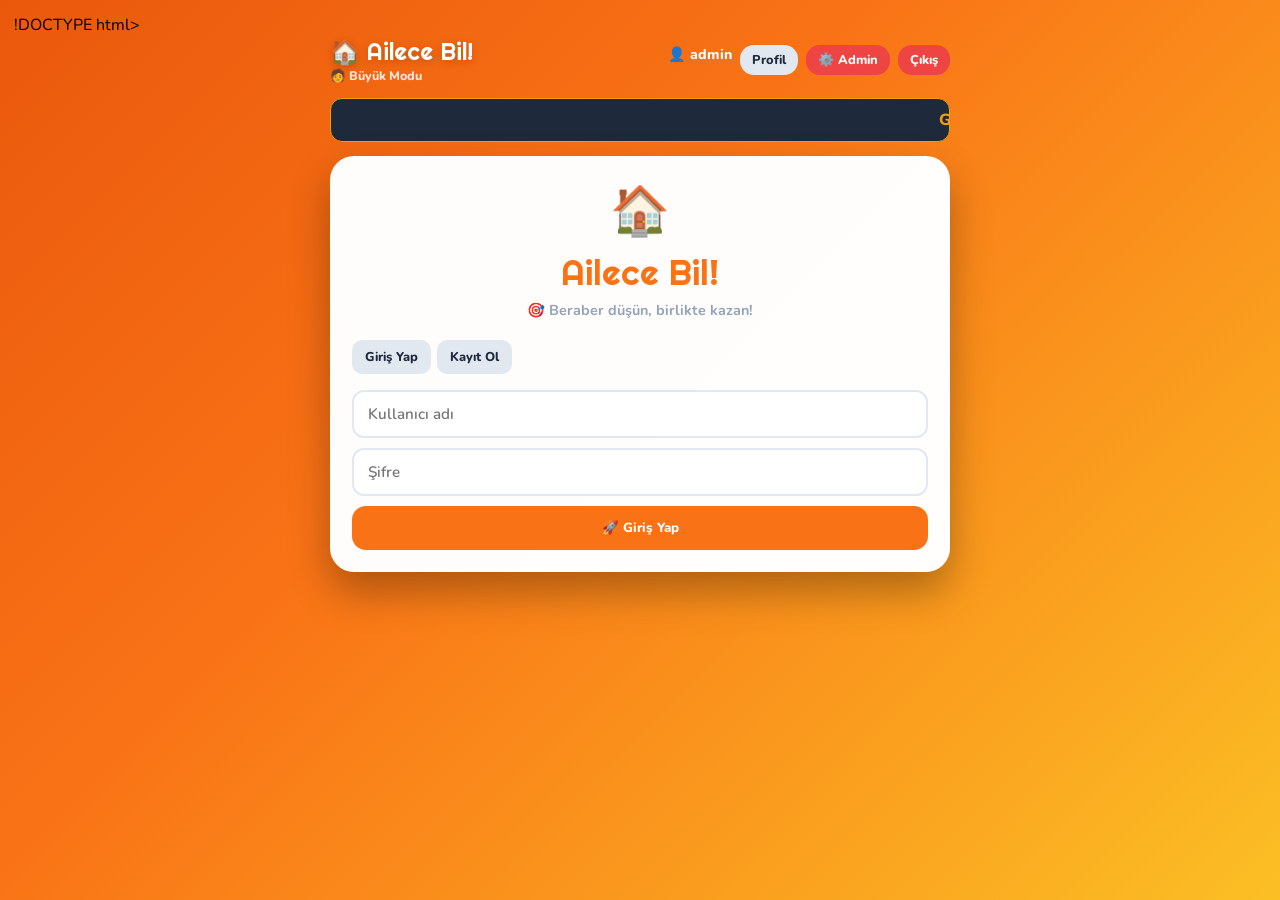
==== commit 8a09c266: "Update index.html" ====
--- a/index.html
+++ b/index.html
@@ -1,4 +1,4 @@
-<!DOCTYPE html>
+!DOCTYPE html>
 <!-- saved from url=(0063)file:///C:/Users/zkan/Desktop/Yeni%20klas%C3%B6r/ailecebil.html -->
 <html lang="tr"><head><meta http-equiv="Content-Type" content="text/html; charset=UTF-8">
 
@@ -2088,4 +2088,4 @@
 initApp();
 </script>
 
-</body></html>+</body></html>
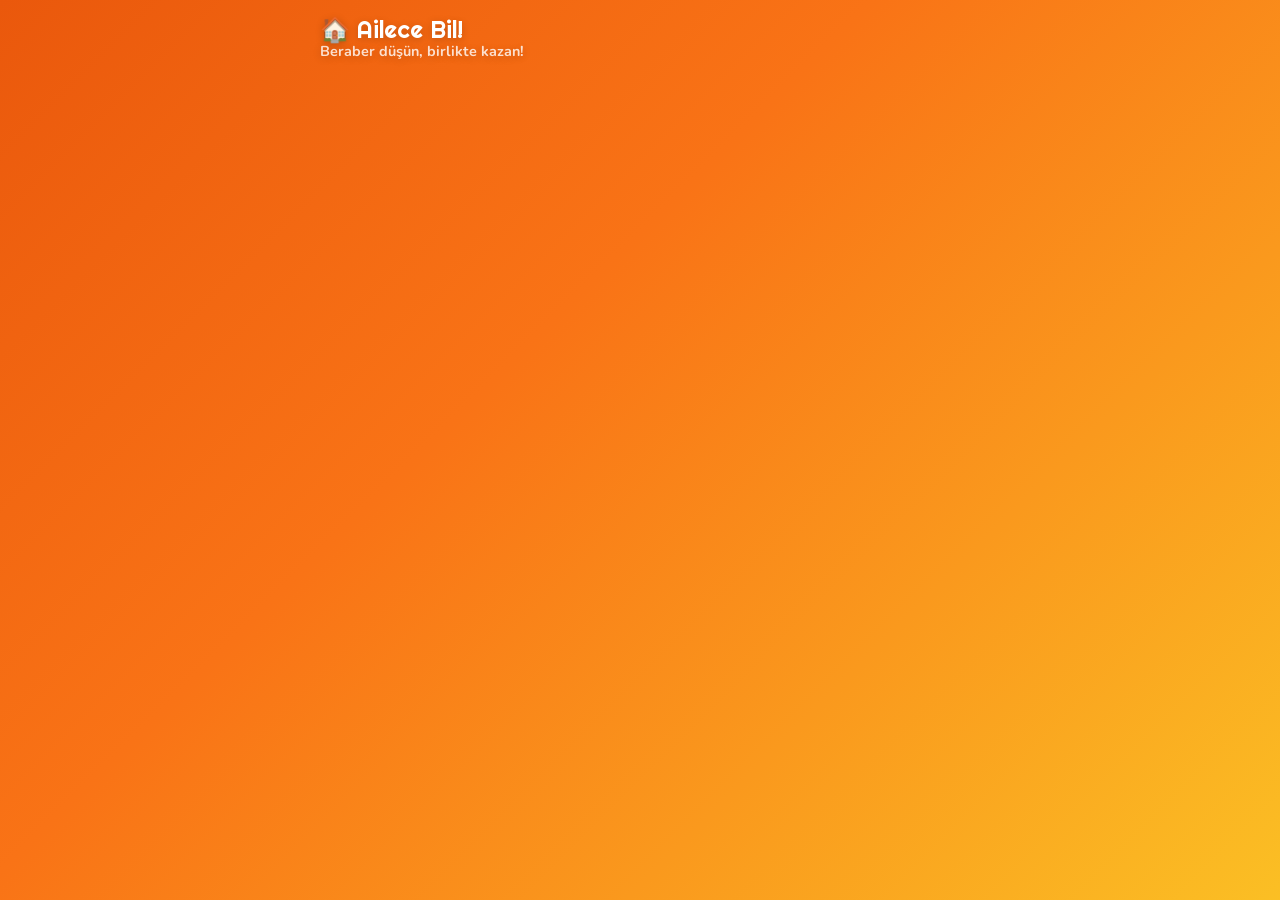
==== commit 96f78982: "Add files via upload" ====
--- a/index.html
+++ b/index.html
@@ -1,2091 +1,517 @@
-!DOCTYPE html>
-<!-- saved from url=(0063)file:///C:/Users/zkan/Desktop/Yeni%20klas%C3%B6r/ailecebil.html -->
-<html lang="tr"><head><meta http-equiv="Content-Type" content="text/html; charset=UTF-8">
-
+<!DOCTYPE html>
+<html lang="tr">
+<head>
+<meta charset="UTF-8">
 <meta name="viewport" content="width=device-width, initial-scale=1.0">
 <title>🏠 Ailece Bil! - Aile Bilgi Yarışması</title>
-<style>
-/* ==================== TEMEL ==================== */
-@import url('https://fonts.googleapis.com/css2?family=Nunito:wght@400;600;700;800;900&family=Righteous&display=swap');
-*,*::before,*::after{margin:0;padding:0;box-sizing:border-box}
-
-:root{
-  --pr:#f97316;--pr2:#ea580c;--ok:#22c55e;--danger:#ef4444;--warn:#f59e0b;
-  --dark:#1e293b;--light:#fff7ed;--card-bg:rgba(255,255,255,0.99);
-  --kids-pr:#ff6b9d;--kids-s:#ffbe0b;--kids-ok:#06d6a0;
-  --adult-pr:#f97316;
-}
-
-body{
-  font-family:'Nunito',sans-serif;
-  background:linear-gradient(135deg,#ea580c 0%,#f97316 40%,#fbbf24 100%);
-  min-height:100vh;padding:14px;
-}
-
-/* Mode switch */
-body.kids-mode{background:linear-gradient(135deg,#ff6b9d 0%,#ff9f43 50%,#ffbe0b 100%)}
-body.kids-mode .card{border:3px solid #ffbe0b}
-body.kids-mode .btn-primary{background:var(--kids-pr)}
-body.kids-mode .choice-btn:hover:not(:disabled){border-color:var(--kids-pr)}
-
-.container{max-width:620px;margin:0 auto}
-.card{background:var(--card-bg);border-radius:24px;padding:22px;box-shadow:0 20px 40px rgba(0,0,0,0.3);margin-bottom:18px;animation:fadeUp .35s ease}
-@keyframes fadeUp{from{opacity:0;transform:translateY(12px)}to{opacity:1;transform:translateY(0)}}
-.hidden{display:none!important}
-
-/* ==================== KAYAN YAZI ==================== */
-.marquee-box{background:var(--dark);color:var(--warn);padding:10px;border-radius:12px;
-  margin-bottom:14px;overflow:hidden;white-space:nowrap;font-weight:800;border:1px solid var(--warn)}
-.marquee-text{display:inline-block;padding-left:100%;animation:marquee 18s linear infinite}
-@keyframes marquee{0%{transform:translateX(0)}100%{transform:translateX(-100%)}}
-
-/* ==================== BUTONLAR ==================== */
-.btn{border:none;padding:13px 18px;border-radius:14px;font-weight:800;cursor:pointer;
-  transition:.2s;display:inline-flex;align-items:center;justify-content:center;gap:7px;
-  font-family:'Nunito',sans-serif}
-.btn:active{transform:scale(.96)}
-.btn-primary{background:var(--pr);color:white;width:100%}
-.btn-ok{background:var(--ok);color:white;width:100%}
-.btn-danger{background:var(--danger);color:white}
-.btn-warn{background:var(--warn);color:white}
-.btn-gray{background:#e2e8f0;color:var(--dark)}
-.btn-sm{padding:6px 12px;font-size:.8em;width:auto}
-.btn-full{width:100%}
-.btn-kids{background:var(--kids-pr);color:white}
-.btn-adult{background:var(--adult-pr);color:white}
-
-/* ==================== INPUT ==================== */
-.inp{width:100%;padding:12px 14px;border-radius:12px;border:2px solid #e2e8f0;
-  outline:none;font-family:'Nunito',sans-serif;font-size:.95em;font-weight:600;
-  margin-bottom:10px;transition:.2s;color:var(--dark)}
-.inp:focus{border-color:var(--pr);background:#f5f3ff}
-.select{width:100%;padding:11px 14px;border-radius:12px;border:2px solid #e2e8f0;
-  outline:none;font-family:'Nunito',sans-serif;font-size:.95em;font-weight:700;
-  margin-bottom:10px;background:white;color:var(--dark)}
-.select:focus{border-color:var(--pr)}
-label.lbl{font-size:.78em;font-weight:800;color:#64748b;text-transform:uppercase;letter-spacing:1px;display:block;margin-bottom:5px}
-.row2{display:grid;grid-template-columns:1fr 1fr;gap:10px}
-@media(max-width:480px){.row2{grid-template-columns:1fr}}
-
-/* ==================== ŞIK BUTONLARI ==================== */
-.choice-btn{
-  background:#f8fafc;border:2.5px solid #e2e8f0;padding:16px 18px;
-  border-radius:16px;font-size:1.05rem;text-align:left;width:100%;
-  margin-bottom:10px;cursor:pointer;transition:.2s;font-weight:700;
-  color:var(--dark);display:flex;align-items:center;gap:10px;
-  font-family:'Nunito',sans-serif
-}
-.choice-letter{min-width:32px;height:32px;background:#e2e8f0;border-radius:50%;
-  display:flex;align-items:center;justify-content:center;font-weight:900;font-size:.85em;flex-shrink:0}
-.choice-btn:hover:not(:disabled){border-color:var(--pr);transform:translateY(-2px);box-shadow:0 4px 12px rgba(99,102,241,.2)}
-.choice-btn.correct{background:var(--ok)!important;color:white!important;border-color:#15803d!important;transform:scale(1.02)}
-.choice-btn.correct .choice-letter{background:rgba(255,255,255,.3);color:white}
-.choice-btn.wrong{background:var(--danger)!important;color:white!important;border-color:#b91c1c!important}
-.choice-btn.wrong .choice-letter{background:rgba(255,255,255,.3);color:white}
-.choice-btn:disabled{cursor:not-allowed}
-
-/* Kids büyük şık */
-body.kids-mode .choice-btn{font-size:1.2rem;padding:20px;border-radius:20px}
-
-/* ==================== ZAMANLAYICI ==================== */
-.timer-wrap{display:flex;align-items:center;justify-content:center}
-.timer-ring{width:72px;height:72px;border:4px solid var(--danger);border-radius:50%;
-  display:flex;flex-direction:column;align-items:center;justify-content:center;
-  background:white;box-shadow:0 4px 14px rgba(239,68,68,.2)}
-.timer-ring small{font-size:8px;font-weight:800;color:#94a3b8;text-transform:uppercase}
-.timer-ring span{font-size:26px;font-weight:900;color:var(--danger);line-height:1}
-.timer-low{animation:pulse .7s infinite}
-@keyframes pulse{0%,100%{transform:scale(1)}50%{transform:scale(1.1)}}
-.timer-low span{color:var(--danger)!important}
-
-/* ==================== PROGRESS ==================== */
-.prog-wrap{background:#e2e8f0;border-radius:4px;height:7px;margin-bottom:18px;overflow:hidden}
-.prog-fill{height:100%;background:linear-gradient(90deg,var(--pr),#a855f7);border-radius:4px;transition:width .4s}
-
-/* ==================== MOD SEÇİCİ ==================== */
-.mode-cards{display:grid;grid-template-columns:1fr 1fr;gap:14px;margin-bottom:0}
-.mode-card{padding:28px 16px;border-radius:20px;text-align:center;cursor:pointer;
-  transition:.25s;border:3px solid transparent;font-family:'Nunito',sans-serif}
-.mode-card:hover{transform:translateY(-4px);box-shadow:0 10px 28px rgba(0,0,0,.2)}
-.mode-card .mc-icon{font-size:3.5em;display:block;margin-bottom:10px}
-.mode-card .mc-title{font-size:1.3em;font-weight:900;color:white}
-.mode-card .mc-sub{font-size:.85em;font-weight:700;color:rgba(255,255,255,.75);margin-top:5px}
-.mode-kids{background:linear-gradient(135deg,#ff6b9d,#ff9f43)}
-.mode-adult{background:linear-gradient(135deg,#f97316,#ea580c)}
-
-/* Sınıf kartları */
-.grade-grid{display:grid;grid-template-columns:repeat(3,1fr);gap:10px}
-.grade-btn{padding:18px 8px;border-radius:16px;text-align:center;cursor:pointer;
-  border:2.5px solid transparent;transition:.2s;font-family:'Nunito',sans-serif;font-weight:800}
-.grade-btn:hover{transform:translateY(-3px)}
-
-/* Konu kartları */
-.subject-grid{display:grid;grid-template-columns:1fr 1fr;gap:10px}
-.subject-btn{padding:20px 12px;border-radius:16px;text-align:center;cursor:pointer;
-  border:2px solid #e2e8f0;background:#f8fafc;transition:.2s;font-family:'Nunito',sans-serif;font-weight:800;color:var(--dark)}
-.subject-btn .si{font-size:1.8em;display:block;margin-bottom:6px}
-.subject-btn:hover{border-color:var(--pr);transform:translateY(-3px);box-shadow:0 6px 16px rgba(99,102,241,.2)}
-body.kids-mode .subject-btn:hover{border-color:var(--kids-pr)}
-
-/* Büyükler kategori */
-.cat-grid{display:grid;grid-template-columns:1fr 1fr;gap:10px}
-.cat-btn{padding:18px 12px;border-radius:16px;text-align:center;cursor:pointer;
-  border:2px solid #e2e8f0;background:#f8fafc;transition:.2s;font-family:'Nunito',sans-serif;font-weight:800;color:var(--dark)}
-.cat-btn .ci{font-size:1.6em;display:block;margin-bottom:6px}
-.cat-btn .cc{font-size:.75em;color:#94a3b8;font-weight:700;margin-top:3px}
-.cat-btn:hover{border-color:var(--pr);transform:translateY(-3px);box-shadow:0 6px 16px rgba(99,102,241,.2)}
-
-/* ==================== MESAJ KUTUSU ==================== */
-.msg-thread{height:200px;overflow-y:auto;background:#f8fafc;border:1px solid #e2e8f0;
-  border-radius:14px;padding:12px;margin-bottom:10px}
-.msg-thread::-webkit-scrollbar{width:4px}
-.msg-thread::-webkit-scrollbar-thumb{background:var(--pr);border-radius:2px}
-.bubble{padding:9px 13px;border-radius:14px;font-size:.9em;font-weight:700;
-  max-width:75%;margin-bottom:6px;line-height:1.4}
-.bubble.me{background:#dcfce7;margin-left:auto;border-bottom-right-radius:4px}
-.bubble.them{background:white;border:1px solid #e2e8f0;border-bottom-left-radius:4px}
-.bubble-name{font-size:.7em;color:#94a3b8;font-weight:800;margin-bottom:2px}
-.b-right{text-align:right}
-
-/* ==================== ADMIN SEKMELER ==================== */
-.tab-bar{display:flex;gap:5px;margin-bottom:16px;overflow-x:auto;padding-bottom:4px;flex-wrap:wrap}
-.tab-btn{padding:8px 13px;border:none;border-radius:10px;font-family:'Nunito',sans-serif;
-  font-weight:800;font-size:.8em;cursor:pointer;background:#e2e8f0;color:var(--dark);white-space:nowrap;transition:.15s}
-.tab-btn.active{background:var(--pr);color:white}.tab-content{display:none}.tab-content.active{display:block}
-
-.badge{display:inline-block;background:var(--danger);color:white;font-size:.65em;
-  font-weight:900;border-radius:50%;min-width:18px;height:18px;
-  display:inline-flex;align-items:center;justify-content:center;margin-left:4px}
-
-/* ==================== ADMIN KULLANICI SATIRI ==================== */
-.user-row{display:flex;align-items:center;gap:8px;padding:10px 12px;
-  background:white;border:1px solid #e2e8f0;border-radius:12px;margin-bottom:7px;flex-wrap:wrap}
-.user-row .uname{flex:1;font-weight:800;min-width:100px}
-.user-row .umeta{font-size:.78em;color:#94a3b8;font-weight:700}
-.user-row .uactions{display:flex;gap:5px;flex-wrap:wrap}
-
-/* ==================== LİDERLİK ==================== */
-.lb-row{display:flex;align-items:center;gap:10px;padding:10px 14px;
-  background:white;border:1px solid #e2e8f0;border-radius:12px;margin-bottom:7px}
-.lb-rank{font-size:1.3em;font-weight:900;min-width:36px;text-align:center}
-.lb-name{flex:1;font-weight:800}.lb-score{font-weight:900;color:var(--pr)}
-
-/* ==================== SONUÇ ==================== */
-.result-icon{font-size:5em;text-align:center;display:block;margin-bottom:10px;animation:bounce 1s infinite alternate}
-@keyframes bounce{from{transform:translateY(0)}to{transform:translateY(-10px)}}
-.result-score{font-family:'Righteous',cursive;font-size:3.5em;color:var(--pr);text-align:center;display:block}
-.stat-row{display:flex;gap:10px;justify-content:center;flex-wrap:wrap;margin:14px 0}
-.stat-box{background:#f1f5f9;border-radius:14px;padding:14px 20px;text-align:center;min-width:90px}
-.stat-box .sv{font-size:2em;font-weight:900}.stat-box .sl{font-size:.78em;color:#94a3b8;font-weight:700}
-.stat-box.ok .sv{color:var(--ok)}.stat-box.bad .sv{color:var(--danger)}
-
-/* ==================== MSG KUTU ==================== */
-.info-msg{padding:10px 14px;border-radius:10px;font-weight:800;font-size:.88em;margin-top:8px;display:none}
-.info-msg.ok{background:#dcfce7;border:1px solid var(--ok);color:#15803d;display:block}
-.info-msg.err{background:#fee2e2;border:1px solid var(--danger);color:#b91c1c;display:block}
-
-/* ==================== JSON ÖRNEK ==================== */
-.json-ex{background:#1e293b;color:#6ee7b7;font-family:'Courier New',monospace;
-  font-size:.78em;padding:12px;border-radius:10px;white-space:pre;overflow-x:auto;margin-bottom:10px}
-
-/* ==================== TERMINAL ==================== */
-.terminal{background:#121212;color:#00ff41;font-family:'Courier New',monospace;
-  font-size:.85em;padding:12px;border-radius:12px;border:2px solid #333;margin-top:10px}
-.terminal textarea{width:100%;height:90px;background:transparent;color:#00ff41;border:none;outline:none;resize:none;font-family:inherit}
-
-/* ==================== SHAKE ==================== */
-.shake{animation:shake .4s}
-@keyframes shake{0%,100%{transform:translateX(0)}25%{transform:translateX(-8px)}75%{transform:translateX(8px)}}
-
-/* ==================== BÖLÜM BAŞLIĞI ==================== */
-.sec-title{font-size:.78em;font-weight:900;color:#94a3b8;text-transform:uppercase;letter-spacing:2px;margin-bottom:12px}
-.divider{height:1px;background:#e2e8f0;margin:16px 0}
-.empty{text-align:center;padding:28px;color:#94a3b8;font-weight:700}
-.empty .ei{font-size:2em;display:block;margin-bottom:6px}
-
-/* ==================== LEVEL BADGE ==================== */
-.level-badge{display:inline-block;padding:3px 12px;border-radius:20px;font-size:.75em;font-weight:800}
-
-@media(max-width:480px){
-  .card{padding:16px}
-  .mode-cards{grid-template-columns:1fr 1fr}
-  .grade-grid{grid-template-columns:repeat(2,1fr)}
-  .cat-grid,.subject-grid{grid-template-columns:1fr 1fr}
-}
-</style>
+<link rel="stylesheet" href="css/style.css">
 </head>
-<body class="">
-<div class="container" id="mainWrapper">
-
-<!-- Üst Bar -->
-<div style="display:flex;justify-content:space-between;align-items:center;color:white;margin-bottom:14px">
-  <div>
-    <div style="font-family:&#39;Righteous&#39;,cursive;font-size:1.5em;cursor:pointer;text-shadow:0 2px 8px rgba(0,0,0,0.2)" onclick="goHome()">🏠 Ailece Bil!</div>
-    <div id="modeBadge" style="font-size:.78em;font-weight:800;opacity:.85">🧑 Büyük Modu</div>
-  </div>
-  <div id="navBar" style="display:flex;gap:8px">
-    <span style="color:white;font-weight:800;font-size:.88em">👤 admin</span>
-    <button class="btn btn-gray btn-sm" onclick="showPage(&#39;profilePage&#39;);renderProfile()">Profil</button>
-    <button class="btn btn-danger btn-sm" onclick="openAdmin()">⚙️ Admin</button>
-    <button class="btn btn-danger btn-sm" onclick="doLogout()">Çıkış</button>
-  </div>
-</div>
-
-<!-- Kayan Duyuru -->
-<div id="annBanner" class="marquee-box">
-  <div class="marquee-text" id="annText">GÜLSER MİRAÇ EMİR KILIÇ</div>
-</div>
-
-<!-- ==================== GİRİŞ/KAYIT ==================== -->
-<div id="authPage" class="card hidden">
-  <div style="text-align:center;margin-bottom:20px">
-    <div style="font-size:3em;margin-bottom:6px">🏠</div>
-    <div style="font-family:&#39;Righteous&#39;,cursive;font-size:2.2em;color:var(--pr)">Ailece Bil!</div>
-    <div style="color:#94a3b8;font-size:.9em;font-weight:700;margin-top:6px">🎯 Beraber düşün, birlikte kazan!</div>
-  </div>
-  <div id="authTabs" style="display:flex;gap:6px;margin-bottom:16px">
-    <button class="tab-btn" onclick="switchAuthTab(&#39;login&#39;)">Giriş Yap</button>
-    <button class="tab-btn" onclick="switchAuthTab(&#39;register&#39;)">Kayıt Ol</button>
-  </div>
-  <div id="authContent">
-    
-      <input type="text" class="inp" id="authUser" placeholder="Kullanıcı adı" autocomplete="username">
-      <input type="password" class="inp" id="authPass" placeholder="Şifre" autocomplete="current-password" onkeydown="if(event.key===&#39;Enter&#39;)doLogin()">
-      <button class="btn btn-primary" onclick="doLogin()">🚀 Giriş Yap</button>
-    
-    <div id="authMsg" class="info-msg"></div></div>
-</div>
-
-<!-- ==================== MOD SEÇİCİ ==================== -->
-<div id="modePage" class="card">
-  <div style="text-align:center;margin-bottom:18px">
-    <div style="font-family:&#39;Righteous&#39;,cursive;font-size:1.6em;color:var(--pr)">🏠 Ailece Bil!</div>
-    <div style="color:#94a3b8;font-size:.88em;font-weight:700;margin-top:4px">Kim oynuyor?</div>
-    <div id="totalQBadge" style="margin-top:10px;display:inline-block;background:#fff7ed;border:2px solid var(--pr);
-      border-radius:20px;padding:5px 18px;font-size:.85em;font-weight:900;color:var(--pr)">📚 Toplam 957 Soru</div>
-  </div>
-  <div class="mode-cards">
-    <div class="mode-card mode-kids" onclick="selectMode(&#39;kids&#39;)">
-      <span class="mc-icon">🧒</span>
-      <div class="mc-title">Çocuklar</div>
-      <div class="mc-sub">Sınıf &amp; Konu Seç</div>
-      <div id="kidsQCount" style="margin-top:8px;background:rgba(255,255,255,0.25);border-radius:12px;padding:4px 10px;font-size:.8em;font-weight:800">646 soru</div>
-    </div>
-    <div class="mode-card mode-adult" onclick="selectMode(&#39;adult&#39;)">
-      <span class="mc-icon">🧑</span>
-      <div class="mc-title">Büyükler</div>
-      <div class="mc-sub">Genel Kategoriler</div>
-      <div id="adultQCount" style="margin-top:8px;background:rgba(255,255,255,0.25);border-radius:12px;padding:4px 10px;font-size:.8em;font-weight:800">311 soru</div>
-    </div>
-  </div>
-</div>
-
-<!-- ==================== ÇOCUK: SINIF SEÇİCİ ==================== -->
-<div id="gradePage" class="card hidden">
-  <div style="display:flex;align-items:center;gap:10px;margin-bottom:8px">
-    <button class="btn btn-gray btn-sm" onclick="showPage(&#39;modePage&#39;)">← Geri</button>
-    <div class="sec-title" style="margin:0">📚 Sınıfını Seç</div>
-  </div>
-  <div id="gradePageStats" style="margin-bottom:14px">
-    <div style="background:#fff0f6;border:1px solid #fda4af;border-radius:12px;padding:10px 16px;
-      display:flex;align-items:center;gap:10px;font-weight:800;font-size:.9em">
-      🧒 Çocuklar bölümünde toplam
-      <span style="font-size:1.4em;color:var(--kids-pr);font-family:&#39;Righteous&#39;,cursive">509</span>
-      soru var
-    </div></div>
-  <div class="grade-grid" id="gradeGrid"><div class="grade-btn" style="background:#ff6b9d;color:white" onclick="selectGrade(0)">
-      <div style="font-size:1.8em">🌱</div>
-      <div style="font-weight:900">1. Sınıf</div>
-      <div style="font-size:.72em;opacity:.85;margin-top:4px">3 konu</div>
-      <div style="font-size:.78em;background:rgba(0,0,0,0.2);border-radius:10px;padding:2px 8px;margin-top:4px;font-weight:800">57 soru</div>
-    </div><div class="grade-btn" style="background:#ff9f43;color:white" onclick="selectGrade(1)">
-      <div style="font-size:1.8em">📗</div>
-      <div style="font-weight:900">2. Sınıf</div>
-      <div style="font-size:.72em;opacity:.85;margin-top:4px">3 konu</div>
-      <div style="font-size:.78em;background:rgba(0,0,0,0.2);border-radius:10px;padding:2px 8px;margin-top:4px;font-weight:800">50 soru</div>
-    </div><div class="grade-btn" style="background:#ffd166;color:white" onclick="selectGrade(2)">
-      <div style="font-size:1.8em">📘</div>
-      <div style="font-weight:900">3. Sınıf</div>
-      <div style="font-size:.72em;opacity:.85;margin-top:4px">6 konu</div>
-      <div style="font-size:.78em;background:rgba(0,0,0,0.2);border-radius:10px;padding:2px 8px;margin-top:4px;font-weight:800">153 soru</div>
-    </div><div class="grade-btn" style="background:#06d6a0;color:white" onclick="selectGrade(3)">
-      <div style="font-size:1.8em">📙</div>
-      <div style="font-weight:900">4. Sınıf</div>
-      <div style="font-size:.72em;opacity:.85;margin-top:4px">4 konu</div>
-      <div style="font-size:.78em;background:rgba(0,0,0,0.2);border-radius:10px;padding:2px 8px;margin-top:4px;font-weight:800">50 soru</div>
-    </div><div class="grade-btn" style="background:#118ab2;color:white" onclick="selectGrade(4)">
-      <div style="font-size:1.8em">📕</div>
-      <div style="font-weight:900">5. Sınıf</div>
-      <div style="font-size:.72em;opacity:.85;margin-top:4px">5 konu</div>
-      <div style="font-size:.78em;background:rgba(0,0,0,0.2);border-radius:10px;padding:2px 8px;margin-top:4px;font-weight:800">60 soru</div>
-    </div><div class="grade-btn" style="background:#073b4c;color:white" onclick="selectGrade(5)">
-      <div style="font-size:1.8em">🎯</div>
-      <div style="font-weight:900">6. Sınıf</div>
-      <div style="font-size:.72em;opacity:.85;margin-top:4px">5 konu</div>
-      <div style="font-size:.78em;background:rgba(0,0,0,0.2);border-radius:10px;padding:2px 8px;margin-top:4px;font-weight:800">45 soru</div>
-    </div><div class="grade-btn" style="background:#7209b7;color:white" onclick="selectGrade(6)">
-      <div style="font-size:1.8em">🚀</div>
-      <div style="font-weight:900">7. Sınıf</div>
-      <div style="font-size:.72em;opacity:.85;margin-top:4px">5 konu</div>
-      <div style="font-size:.78em;background:rgba(0,0,0,0.2);border-radius:10px;padding:2px 8px;margin-top:4px;font-weight:800">47 soru</div>
-    </div><div class="grade-btn" style="background:#3a0ca3;color:white" onclick="selectGrade(7)">
-      <div style="font-size:1.8em">🎓</div>
-      <div style="font-weight:900">8. Sınıf</div>
-      <div style="font-size:.72em;opacity:.85;margin-top:4px">5 konu</div>
-      <div style="font-size:.78em;background:rgba(0,0,0,0.2);border-radius:10px;padding:2px 8px;margin-top:4px;font-weight:800">47 soru</div>
-    </div></div>
-</div>
-
-<!-- ==================== ÇOCUK: KONU SEÇİCİ ==================== -->
-<div id="subjectPage" class="card hidden">
-  <div style="display:flex;align-items:center;gap:10px;margin-bottom:8px">
-    <button class="btn btn-gray btn-sm" onclick="showPage(&#39;gradePage&#39;)">← Geri</button>
-    <div>
-      <div class="sec-title" style="margin:0">📖 Konu Seç</div>
-      <div id="gradeLabel" style="font-weight:900;font-size:1.1em;color:var(--kids-pr)">3. Sınıf</div>
-    </div>
-  </div>
-  <div id="gradeSubStats" style="margin-bottom:12px">
-    <div style="background:#f0fdf4;border:1px solid #86efac;border-radius:12px;padding:10px 16px;
-      display:flex;align-items:center;gap:10px;font-weight:800;font-size:.9em">
-      📚 3. Sınıf için toplam
-      <span style="font-size:1.4em;color:var(--ok);font-family:&#39;Righteous&#39;,cursive">153</span>
-      soru var
-    </div></div>
-  <div class="subject-grid" id="subjectGrid"><div class="subject-btn" onclick="startQuiz(&#39;3. Sınıf|Türkçe&#39;,&#39;3. Sınıf - Türkçe&#39;)">
-      <span class="si">📖</span>
-      <div style="font-weight:900">Türkçe</div>
-      <div style="font-size:.78em;color:var(--ok);font-weight:800;margin-top:4px">
-        27 soru
-      </div>
-    </div><div class="subject-btn" onclick="startQuiz(&#39;3. Sınıf|Matematik&#39;,&#39;3. Sınıf - Matematik&#39;)">
-      <span class="si">🔢</span>
-      <div style="font-weight:900">Matematik</div>
-      <div style="font-size:.78em;color:var(--ok);font-weight:800;margin-top:4px">
-        72 soru
-      </div>
-    </div><div class="subject-btn" onclick="startQuiz(&#39;3. Sınıf|Fen Bilimleri&#39;,&#39;3. Sınıf - Fen Bilimleri&#39;)">
-      <span class="si">🔬</span>
-      <div style="font-weight:900">Fen Bilimleri</div>
-      <div style="font-size:.78em;color:var(--ok);font-weight:800;margin-top:4px">
-        22 soru
-      </div>
-    </div><div class="subject-btn" onclick="startQuiz(&#39;3. Sınıf|Sosyal Bilgiler&#39;,&#39;3. Sınıf - Sosyal Bilgiler&#39;)">
-      <span class="si">🗺️</span>
-      <div style="font-weight:900">Sosyal Bilgiler</div>
-      <div style="font-size:.78em;color:var(--ok);font-weight:800;margin-top:4px">
-        8 soru
-      </div>
-    </div><div class="subject-btn" onclick="startQuiz(&#39;3. Sınıf|Genel Kültür&#39;,&#39;3. Sınıf - Genel Kültür&#39;)">
-      <span class="si">💡</span>
-      <div style="font-weight:900">Genel Kültür</div>
-      <div style="font-size:.78em;color:var(--ok);font-weight:800;margin-top:4px">
-        7 soru
-      </div>
-    </div><div class="subject-btn" onclick="startQuiz(&#39;3. Sınıf|Hayat Bilgisi&#39;,&#39;3. Sınıf - Hayat Bilgisi&#39;)">
-      <span class="si">🌍</span>
-      <div style="font-weight:900">Hayat Bilgisi</div>
-      <div style="font-size:.78em;color:var(--ok);font-weight:800;margin-top:4px">
-        17 soru
-      </div>
-    </div></div>
-</div>
-
-<!-- ==================== BÜYÜKLER: KATEGORİ ==================== -->
-<div id="homePage" class="card hidden">
-  <div id="welcomeZone" style="margin-bottom:16px">
+<body>
+<div class="container">
+
+  <!-- TOP BAR -->
+  <div class="topbar">
+    <a class="topbar-logo" href="index.html">🏠 Ailece Bil!<span>Beraber düşün, birlikte kazan!</span></a>
+    <div class="topbar-nav" id="navBar"></div>
+  </div>
+
+  <!-- KAYAN DUYURU -->
+  <div id="annBanner" class="marquee-box hidden">
+    <div class="marquee-text" id="annText">Duyuru</div>
+  </div>
+
+  <!-- ==================== GİRİŞ / KAYIT ==================== -->
+  <div id="authSection" class="card hidden">
+    <div style="text-align:center;margin-bottom:20px">
+      <div style="font-size:3em;margin-bottom:6px">🏠</div>
+      <div style="font-family:'Righteous',cursive;font-size:2em;color:var(--pr)">Ailece Bil!</div>
+      <div style="color:var(--txt3);font-size:.9em;font-weight:700;margin-top:4px">🎯 Beraber düşün, birlikte kazan!</div>
+    </div>
+    <div style="display:flex;gap:6px;margin-bottom:16px">
+      <button class="tab-btn auth-tab active" onclick="switchAuthTab('login')">Giriş Yap</button>
+      <button class="tab-btn auth-tab" onclick="switchAuthTab('register')">Kayıt Ol</button>
+    </div>
+    <div id="authContent"></div>
+  </div>
+
+  <!-- ==================== MOD SEÇİCİ ==================== -->
+  <div id="modeSection" class="card hidden">
+    <div style="text-align:center;margin-bottom:16px">
+      <div style="font-family:'Righteous',cursive;font-size:1.5em;color:var(--pr)">Kim oynuyor?</div>
+      <div id="totalQBadge" style="margin-top:8px;display:inline-block;background:#fff7ed;
+        border:2px solid var(--pr);border-radius:20px;padding:4px 16px;
+        font-size:.82em;font-weight:900;color:var(--pr)">📚 Toplam 0 Soru</div>
+    </div>
+    <div class="mode-cards">
+      <div class="mode-card mode-kids" onclick="selectMode('kids')">
+        <span class="mc-icon">🧒</span>
+        <div class="mc-title">Çocuklar</div>
+        <div class="mc-sub">Sınıf & Konu Seç</div>
+        <div class="mc-count" id="kidsQCount">0 soru</div>
+      </div>
+      <div class="mode-card mode-adult" onclick="selectMode('adult')">
+        <span class="mc-icon">🧑</span>
+        <div class="mc-title">Büyükler</div>
+        <div class="mc-sub">Genel Kategoriler</div>
+        <div class="mc-count" id="adultQCount">0 soru</div>
+      </div>
+    </div>
+    <!-- Günün Sorusu -->
+    <div id="dailyQZone"></div>
+  </div>
+
+  <!-- ==================== ÇOCUK: SINIF SEÇİCİ ==================== -->
+  <div id="gradeSection" class="card hidden">
+    <div style="display:flex;align-items:center;gap:10px;margin-bottom:12px">
+      <button class="btn btn-gray btn-sm" onclick="showSection('modeSection')">← Geri</button>
+      <div class="sec-title" style="margin:0">📚 Sınıfını Seç</div>
+    </div>
+    <div id="gradePageStats" style="margin-bottom:12px"></div>
+    <div class="grade-grid" id="gradeGrid"></div>
+  </div>
+
+  <!-- ==================== ÇOCUK: KONU SEÇİCİ ==================== -->
+  <div id="subjectSection" class="card hidden">
+    <div style="display:flex;align-items:center;gap:10px;margin-bottom:10px">
+      <button class="btn btn-gray btn-sm" onclick="showSection('gradeSection')">← Geri</button>
+      <div>
+        <div class="sec-title" style="margin:0">📖 Konu Seç</div>
+        <div id="gradeLabel" style="font-weight:900;font-size:1.05em;color:var(--kids-pr)"></div>
+      </div>
+    </div>
+    <div id="gradeSubStats" style="margin-bottom:10px"></div>
+    <div class="subject-grid" id="subjectGrid"></div>
+    <div style="margin-top:12px;display:flex;gap:8px;flex-wrap:wrap">
+      <button class="btn btn-primary" style="flex:1;background:#7c3aed" onclick="openSpeedModeKids()">⏱️ Süre Modu</button>
+      <button class="btn btn-primary" style="flex:1;background:#059669" onclick="openMultiplayer()">🎯 Çok Oyunculu</button>
+    </div>
+  </div>
+
+  <!-- ==================== BÜYÜKLER: KATEGORİ ==================== -->
+  <div id="homeSection" class="card hidden">
+    <div id="welcomeZone" style="margin-bottom:14px"></div>
+    <div class="sec-title">📂 Kategori Seç</div>
+    <div class="cat-grid" id="categoryGrid"></div>
+    <div style="margin-top:12px;display:flex;gap:8px;flex-wrap:wrap">
+      <button class="btn btn-primary" style="flex:1" onclick="startQuiz('Karma','Karma Quiz')">🎲 Karma</button>
+      <button class="btn btn-primary" style="flex:1;background:#7c3aed" onclick="openSpeedMode()">⏱️ Süre Modu</button>
+      <button class="btn btn-primary" style="flex:1;background:#059669" onclick="openMultiplayer()">🎯 Çok Oyunculu</button>
+      <a href="liderlik.html" class="btn btn-primary" style="flex:1;background:#64748b;text-decoration:none">🏆 Sıralama</a>
+    </div>
+  </div>
+
+  <!-- ==================== SÜRE MODU SEÇİCİ ==================== -->
+  <div id="speedSection" class="card hidden">
+    <div style="display:flex;align-items:center;gap:10px;margin-bottom:14px">
+      <button class="btn btn-gray btn-sm" id="speedBackBtn">← Geri</button>
+      <div>
+        <div class="sec-title" style="margin:0">⏱️ Süre Modu</div>
+        <div id="speedLabel" style="font-weight:900;font-size:1em;color:var(--pr)"></div>
+      </div>
+    </div>
+    <div class="speed-cards">
+      <div class="speed-card" onclick="setSpeed(30,this)">
+        <span class="si">🐢</span><div style="font-weight:900">Kolay</div>
+        <div style="font-size:.78em;color:var(--txt3);margin-top:4px">30 saniye</div>
+      </div>
+      <div class="speed-card selected" onclick="setSpeed(20,this)">
+        <span class="si">🚶</span><div style="font-weight:900">Normal</div>
+        <div style="font-size:.78em;color:var(--txt3);margin-top:4px">20 saniye</div>
+      </div>
+      <div class="speed-card" onclick="setSpeed(10,this)">
+        <span class="si">🚀</span><div style="font-weight:900">Hızlı</div>
+        <div style="font-size:.78em;color:var(--txt3);margin-top:4px">10 saniye</div>
+      </div>
+    </div>
+    <button class="btn btn-primary" onclick="startSpeedQuiz()">🎯 Başla!</button>
+  </div>
+
+  <!-- ==================== ÇOKLU OYUNCU KURULUM ==================== -->
+  <div id="mpSetupSection" class="card hidden">
+    <div style="display:flex;align-items:center;gap:10px;margin-bottom:14px">
+      <button class="btn btn-gray btn-sm" onclick="goHome()">← Geri</button>
+      <div style="font-family:'Righteous',cursive;font-size:1.3em">🎯 Çok Oyunculu</div>
+    </div>
+    <p style="color:var(--txt2);font-size:.88em;font-weight:700;margin-bottom:12px">Sırayla oynayın, kim daha çok biliyor?</p>
+    <div class="sec-title">Oyuncular (2-6 kişi)</div>
+    <div id="mpPlayerInputs">
+      <input class="inp" placeholder="1. Oyuncu adı" id="mp0">
+      <input class="inp" placeholder="2. Oyuncu adı" id="mp1">
+    </div>
+    <button class="btn btn-gray btn-sm" style="width:auto;margin-bottom:12px" onclick="addMpPlayer()">➕ Oyuncu Ekle</button>
+    <div class="divider"></div>
+    <label class="lbl">Kategori</label>
+    <select class="select" id="mpCatSelect"></select>
+    <div class="row2" style="margin-bottom:10px">
+      <div><label class="lbl">Soru Sayısı</label>
+        <select class="select" id="mpQCount" style="margin:0">
+          <option value="5">5 soru</option><option value="10" selected>10 soru</option>
+          <option value="15">15 soru</option><option value="20">20 soru</option>
+        </select></div>
+      <div><label class="lbl">Süre / Soru</label>
+        <select class="select" id="mpSpeed" style="margin:0">
+          <option value="30">30sn - Kolay</option>
+          <option value="20" selected>20sn - Normal</option>
+          <option value="10">10sn - Hızlı</option>
+        </select></div>
+    </div>
+    <button class="btn btn-primary" onclick="startMultiplayer()">🎮 Oyunu Başlat!</button>
+    <div id="mpSetupMsg" class="info-msg"></div>
+  </div>
+
+  <!-- ==================== ÇOKLU OYUNCU OYUN ==================== -->
+  <div id="mpGameSection" class="card hidden">
+    <div class="player-turn" id="mpTurnBanner">
+      <div class="pt-name" id="mpTurnName">Oyuncu</div>
+      <div class="pt-sub" id="mpTurnSub">sıra sende!</div>
+    </div>
+    <div class="mp-scores" id="mpScoreCards"></div>
+    <div style="display:flex;justify-content:space-between;align-items:center;margin-bottom:10px;flex-wrap:wrap;gap:8px">
+      <div id="mpQCounter" style="font-weight:900;color:var(--pr);font-size:1.1em">S 1</div>
+      <div class="timer-wrap"><div class="timer-ring" id="mpTimerRing"><small>Süre</small><span id="mpTimerTxt">20</span></div></div>
+      <div id="mpCurScore" style="font-weight:900;color:var(--warn)">🌟 0</div>
+    </div>
+    <div class="prog-wrap"><div class="prog-fill" id="mpProgFill" style="width:0%"></div></div>
+    <div id="mpQText" style="font-size:clamp(1em,3vw,1.25em);font-weight:700;margin-bottom:14px;min-height:50px;line-height:1.5;color:var(--dark)">...</div>
+    <div id="mpChoiceArea"></div>
+  </div>
+
+  <!-- ==================== ÇOKLU OYUNCU SONUÇ ==================== -->
+  <div id="mpResultSection" class="card hidden">
+    <div style="font-family:'Righteous',cursive;font-size:1.8em;text-align:center;margin-bottom:16px">🏆 Oyun Bitti!</div>
+    <div id="mpFinalScores"></div>
+    <div style="display:flex;gap:10px;justify-content:center;flex-wrap:wrap;margin-top:16px">
+      <button class="btn btn-primary" style="width:auto" onclick="showSection('mpSetupSection');fillMpCats()">🔄 Tekrar</button>
+      <button class="btn btn-gray" style="width:auto" onclick="goHome()">🏠 Ana Menü</button>
+    </div>
+  </div>
+
+  <!-- ==================== QUIZ ==================== -->
+  <div id="quizSection" class="card hidden">
+    <div class="quiz-top">
+      <div>
+        <div class="q-counter" id="qCounter">1/10</div>
+        <div class="q-meta" id="qMeta">Yükleniyor...</div>
+      </div>
+      <div class="timer-wrap">
+        <div class="timer-ring" id="timerRing"><small>Süre</small><span id="timerTxt">20</span></div>
+      </div>
+      <div class="q-score" id="qScore">🌟 0</div>
+    </div>
+    <div class="prog-wrap"><div class="prog-fill" id="progFill" style="width:0%"></div></div>
+    <div class="joker-bar" id="jokerBar"></div>
+    <div class="q-box">
+      <div class="q-cat-badge" id="qCat">Kategori</div>
+      <div class="q-text" id="qText">Yükleniyor...</div>
+    </div>
+    <div id="choiceArea"></div>
+    <div style="text-align:right;margin-top:6px">
+      <button class="btn btn-gray btn-sm" onclick="quitQuiz()">🚪 Çıkış</button>
+    </div>
+  </div>
+
+  <!-- ==================== SONUÇ ==================== -->
+  <div id="resultSection" class="card hidden" style="text-align:center">
+    <span class="result-icon" id="resIcon">🎉</span>
+    <div class="result-title" id="resTitle">Tebrikler!</div>
+    <span class="result-score" id="resScore">0</span>
+    <div style="font-size:.88em;color:var(--txt3);font-weight:700;margin-bottom:6px">Puan</div>
+    <div class="stat-row">
+      <div class="stat-box ok"><div class="sv" id="resOk">0</div><div class="sl">✅ Doğru</div></div>
+      <div class="stat-box bad"><div class="sv" id="resBad">0</div><div class="sl">❌ Yanlış</div></div>
+      <div class="stat-box"><div class="sv" id="resTo">0</div><div class="sl">⏱️ Süre</div></div>
+      <div class="stat-box"><div class="sv" id="resPct" style="color:var(--warn)">%0</div><div class="sl">Başarı</div></div>
+    </div>
+    <div class="level-up-bar" id="resLevelUp"></div>
+    <div style="display:flex;gap:10px;justify-content:center;flex-wrap:wrap;margin-top:14px">
+      <button class="btn btn-primary" style="width:auto;padding:12px 24px" onclick="replayQuiz()">🔄 Tekrar</button>
+      <button class="btn btn-gray" style="width:auto;padding:12px 24px" onclick="goHome()">🏠 Ana Menü</button>
+      <a href="liderlik.html" class="btn" style="width:auto;padding:12px 24px;background:#64748b;color:white;text-decoration:none">🏆 Sıralama</a>
+    </div>
+  </div>
+
+</div><!-- /container -->
+
+
+<script>
+// ==================== SKOR-API.JS (INLINE) ====================
+const SHEETS_URL = 'https://script.google.com/macros/s/AKfycbwA8RKrdrY3zWUHUxgVTm2F1O-d7fF1Sp7m2-XzfoJEfeCIJqu07LrOXuW2j9grT239/exec';
+
+async function sheetsRequest(data) {
+  try {
+    await fetch(SHEETS_URL, {
+      method: 'POST', mode: 'no-cors',
+      headers: { 'Content-Type': 'application/json' },
+      body: JSON.stringify(data)
+    });
+    return { ok: true };
+  } catch (err) { return { ok: false }; }
+}
+
+async function sheetsGet(action, params = {}) {
+  try {
+    const url = new URL(SHEETS_URL);
+    url.searchParams.set('action', action);
+    Object.entries(params).forEach(([k, v]) => url.searchParams.set(k, v));
+    const res = await fetch(url.toString());
+    return await res.json();
+  } catch { return { ok: false }; }
+}
+
+async function saveScoreToSheets(user, score, correct, wrong, cat) {
+  if (!user) return;
+  sheetsRequest({ action: 'saveScore', user: user.u, score, correct, wrong, cat, ts: new Date().toISOString() });
+}
+
+async function sendMessageToSheets(from, text) {
+  sheetsRequest({ action: 'sendMessage', from, to: 'admin', text, ts: new Date().toISOString() });
+}
+
+async function getGlobalScores() {
+  try {
+    const data = await sheetsGet('getScores');
+    if (!data.ok || !data.data) return [];
+    const best = {};
+    data.data.forEach(row => {
+      if (!best[row.user] || row.score > best[row.user].score) best[row.user] = row;
+    });
+    return Object.values(best).sort((a, b) => b.score - a.score);
+  } catch { return []; }
+}
+
+async function fetchQuestionsFromSheets() {
+  try {
+    const data = await sheetsGet('getQuestions');
+    if (!data.ok || !data.data || !data.data.length) return null;
+    return data.data;
+  } catch { return null; }
+}
+
+async function loadAndMergeSheetQuestions() {
+  const sheetQs = await fetchQuestionsFromSheets();
+  if (!sheetQs || !sheetQs.length) return;
+  const s = getStore();
+  const existingQs = new Set(s.questions.map(q => q.q.trim().toLowerCase()));
+  let added = 0;
+  sheetQs.forEach(q => {
+    if (!q.q || !q.o || q.o.length !== 4) return;
+    if (!existingQs.has(q.q.trim().toLowerCase())) {
+      s.questions.push({ id: nextId(), q: q.q, o: q.o, a: parseInt(q.a), c: q.c || 'Genel Kültür' });
+      added++;
+    }
+  });
+  if (added > 0) { dedupQuestions(); setStore(s); updateModePageCounts(); console.log('✅ Sheets\'ten ' + added + ' soru yüklendi!'); }
+}
+
+async function renderGlobalLeaderboard(containerId) {
+  const el = document.getElementById(containerId); if (!el) return;
+  el.innerHTML = '<div style="text-align:center;padding:16px;color:#94a3b8;font-weight:700">⏳ Online skorlar yükleniyor...</div>';
+  const scores = await getGlobalScores();
+  if (!scores.length) { el.innerHTML = '<div style="text-align:center;padding:16px;color:#94a3b8;font-weight:700">Henüz online skor yok</div>'; return; }
+  const medals = ['🥇','🥈','🥉'];
+  el.innerHTML = scores.slice(0,20).map((row,i) => `
+    <div style="display:flex;align-items:center;gap:10px;padding:11px 14px;
+      background:${i===0?'#fef3c7':'white'};border:1.5px solid ${i===0?'#f59e0b':'#e2e8f0'};
+      border-radius:14px;margin-bottom:7px">
+      <div style="font-size:1.2em;font-weight:900;min-width:34px;text-align:center">${medals[i]||i+1}</div>
+      <div style="width:34px;height:34px;border-radius:50%;background:linear-gradient(135deg,#f97316,#ea580c);
+        color:white;display:flex;align-items:center;justify-content:center;font-weight:900">
+        ${(row.user||'?')[0].toUpperCase()}</div>
+      <div style="flex:1"><div style="font-weight:800;font-size:.92em">${esc(row.user||'Anonim')}</div>
+        <div style="font-size:.72em;color:#94a3b8">${row.cat||''}</div></div>
+      <div style="font-weight:900;color:#f97316">${row.score} P</div>
+    </div>`).join('');
+}
+</script>
+<script src="js/store.js"></script>
+<script src="js/auth.js"></script>
+<script src="js/quiz.js"></script>
+<script>
+// ==================== SAYFA YÖNETİMİ ====================
+function showSection(id) {
+  document.querySelectorAll('.card').forEach(c => c.classList.add('hidden'));
+  document.getElementById(id).classList.remove('hidden');
+  window.scrollTo({ top: 0, behavior: 'smooth' });
+  if (id === 'modeSection') { updateModePageCounts(); renderDailyQuestion(); }
+}
+
+function goHome() {
+  clearInterval(quizState?.timer);
+  if (mpState) { clearInterval(mpState.timer); mpState = null; }
+  quizState = null; speedQuizParams = null;
+  document.body.classList.remove('kids-mode');
+  document.getElementById('modeBadgeText') && (document.getElementById('modeBadgeText').textContent = '');
+  showSection('modeSection');
+}
+
+// ==================== NAV BAR ====================
+function renderNavBar() {
+  const nav = document.getElementById('navBar');
+  if (!currentUser) {
+    nav.innerHTML = `<button class="btn btn-gray btn-sm" onclick="showSection('authSection')">Giriş / Kayıt</button>`;
+    return;
+  }
+  const lvl = getLevel(currentUser.s);
+  nav.innerHTML = `
+    <span style="color:white;font-weight:800;font-size:.85em">${lvl.icon} ${esc(currentUser.u)}</span>
+    <a href="profil.html" class="btn btn-gray btn-sm" style="text-decoration:none">👤 Profil</a>
+    ${currentUser.adm ? `<a href="admin.html" class="btn btn-danger btn-sm" style="text-decoration:none">⚙️ Admin</a>` : ''}
+    <button class="btn btn-gray btn-sm" onclick="doLogout()">Çıkış</button>
+  `;
+}
+
+// ==================== DUYURU ====================
+function loadAnnouncement() {
+  const s = getStore();
+  const a = s.announcement;
+  const el = document.getElementById('annBanner');
+  if (a && a.active && a.text) {
+    document.getElementById('annText').textContent = a.text;
+    el.classList.remove('hidden');
+  } else {
+    el.classList.add('hidden');
+  }
+}
+
+// ==================== MOD SEÇİMİ ====================
+let currentGrade = null;
+
+function selectMode(mode) {
+  document.body.classList.toggle('kids-mode', mode === 'kids');
+  if (mode === 'kids') { showSection('gradeSection'); renderGrades(); }
+  else { showSection('homeSection'); renderHomeAdult(); }
+}
+
+function updateModePageCounts() {
+  const s = getStore();
+  const total = s.questions.length;
+  const kids = s.questions.filter(q => q.c.includes('|')).length;
+  const adult = s.questions.filter(q => !q.c.includes('|')).length;
+  const tb = document.getElementById('totalQBadge');
+  const kc = document.getElementById('kidsQCount');
+  const ac = document.getElementById('adultQCount');
+  if (tb) tb.textContent = `📚 Toplam ${total} Soru`;
+  if (kc) kc.textContent = kids + ' soru';
+  if (ac) ac.textContent = adult + ' soru';
+}
+
+// ==================== SINIFLAR ====================
+function renderGrades() {
+  const s = getStore();
+  const COLS = ['#ff6b9d','#ff9f43','#ffd166','#06d6a0','#118ab2','#073b4c','#7209b7','#3a0ca3'];
+  const gradeCounts = {};
+  s.questions.forEach(q => {
+    if (q.c.includes('|')) { const g = q.c.split('|')[0]; gradeCounts[g] = (gradeCounts[g] || 0) + 1; }
+  });
+  document.getElementById('gradeGrid').innerHTML = s.grades.map((g, i) => `
+    <div class="grade-btn" style="background:${COLS[i % COLS.length]}" onclick="selectGrade(${i})">
+      <div style="font-size:1.8em">${g.icon}</div>
+      <div>${esc(g.name)}</div>
+      <div class="gb-count">${g.subjects.length} konu</div>
+      <div class="gb-count">${gradeCounts[g.name] || 0} soru</div>
+    </div>`).join('');
+  const total = s.questions.filter(q => q.c.includes('|')).length;
+  const el = document.getElementById('gradePageStats');
+  if (el) el.innerHTML = `<div style="background:#fff0f6;border:1px solid #fda4af;border-radius:12px;
+    padding:10px 14px;display:flex;align-items:center;gap:10px;font-weight:800;font-size:.88em">
+    🧒 Çocuklar bölümünde toplam <span style="font-size:1.4em;color:var(--kids-pr);font-family:'Righteous',cursive">${total}</span> soru
+  </div>`;
+}
+
+function selectGrade(idx) {
+  const s = getStore(); currentGrade = idx;
+  document.getElementById('gradeLabel').textContent = s.grades[idx].name;
+  renderSubjects(idx); showSection('subjectSection');
+}
+
+function renderSubjects(gIdx) {
+  const s = getStore(); const g = s.grades[gIdx];
+  const grid = document.getElementById('subjectGrid');
+  if (!g || !g.subjects.length) { grid.innerHTML = '<div class="empty"><span class="ei">📚</span><p>Henüz konu eklenmedi</p></div>'; return; }
+  const subCounts = {};
+  s.questions.forEach(q => {
+    if (q.c.includes('|')) { const [gr, sub] = q.c.split('|'); if (gr === g.name) subCounts[sub] = (subCounts[sub] || 0) + 1; }
+  });
+  const total = Object.values(subCounts).reduce((a, b) => a + b, 0);
+  const el = document.getElementById('gradeSubStats');
+  if (el) el.innerHTML = `<div style="background:#f0fdf4;border:1px solid #86efac;border-radius:12px;
+    padding:10px 14px;display:flex;align-items:center;gap:10px;font-weight:800;font-size:.88em">
+    📚 ${esc(g.name)} — <span style="font-size:1.4em;color:var(--ok);font-family:'Righteous',cursive">${total}</span> soru
+  </div>`;
+  grid.innerHTML = g.subjects.map(sub => {
+    const count = subCounts[sub.name] || 0;
+    return `<div class="subject-btn" onclick="openSubjectSpeed('${esc(g.name)}|${esc(sub.name)}','${esc(g.name)} → ${esc(sub.name)}')">
+      <span class="si">${sub.icon}</span>
+      <div style="font-weight:900">${esc(sub.name)}</div>
+      <div class="sb-count ${count > 0 ? 'sb-ok' : 'sb-zero'}">${count > 0 ? count + ' soru' : 'Soru yok'}</div>
+    </div>`;
+  }).join('');
+}
+
+function openSpeedModeKids() {
+  const s = getStore(); const g = s.grades[currentGrade];
+  openSpeedMode('Karma', g ? g.name + ' - Karma' : 'Karma');
+}
+
+// ==================== BÜYÜKLER HOME ====================
+function renderHomeAdult() {
+  const s = getStore();
+  const counts = {};
+  s.questions.forEach(q => { if (!q.c.includes('|')) counts[q.c] = (counts[q.c] || 0) + 1; });
+  const totalAdult = s.questions.filter(q => !q.c.includes('|')).length;
+  document.getElementById('categoryGrid').innerHTML = s.adultCats.map(cat => `
+    <div class="cat-btn" onclick="startQuiz('${esc(cat.name)}','${esc(cat.name)}')">
+      <span class="ci">${cat.icon}</span>${esc(cat.name)}
+      <div class="cc" style="color:${(counts[cat.name]||0)>0?'var(--ok)':'var(--danger)'}">
+        ${counts[cat.name] || 0} soru
+      </div>
+    </div>`).join('');
+  const lvl = getLevel(currentUser.s); const next = getNextLevel(currentUser.s);
+  document.getElementById('welcomeZone').innerHTML = `
     <div style="display:flex;align-items:center;gap:10px;margin-bottom:10px">
       <span style="font-size:1.8em">👋</span>
-      <div><div style="font-weight:900;font-size:1.1em">Merhaba, admin!</div>
-      <div style="color:#94a3b8;font-size:.85em;font-weight:700">🏆 Usta · 1679 Puan</div></div>
-    </div>
-    <div style="background:#fff7ed;border:2px solid var(--pr);border-radius:14px;padding:10px 16px;
-      display:flex;align-items:center;gap:8px;font-weight:800;font-size:.88em;margin-bottom:4px">
-      📚 Büyükler bölümünde toplam
-      <span style="font-size:1.5em;color:var(--pr);font-family:&#39;Righteous&#39;,cursive">311</span>
-      soru var
-    </div></div>
-  <div class="sec-title">📂 Kategori Seç</div>
-  <div class="cat-grid" id="categoryGrid">
-    <div class="cat-btn" onclick="startQuiz(&#39;Genel Kültür&#39;,&#39;Genel Kültür&#39;)">
-      <span class="ci">💡</span>Genel Kültür
-      <div class="cc" style="color:var(--ok);font-weight:800">223 soru</div>
-    </div>
-    <div class="cat-btn" onclick="startQuiz(&#39;Tarih&#39;,&#39;Tarih&#39;)">
-      <span class="ci">🏛️</span>Tarih
-      <div class="cc" style="color:var(--ok);font-weight:800">8 soru</div>
-    </div>
-    <div class="cat-btn" onclick="startQuiz(&#39;Bilim&#39;,&#39;Bilim&#39;)">
-      <span class="ci">🔬</span>Bilim
-      <div class="cc" style="color:var(--ok);font-weight:800">8 soru</div>
-    </div>
-    <div class="cat-btn" onclick="startQuiz(&#39;Coğrafya&#39;,&#39;Coğrafya&#39;)">
-      <span class="ci">🗺️</span>Coğrafya
-      <div class="cc" style="color:var(--ok);font-weight:800">8 soru</div>
-    </div>
-    <div class="cat-btn" onclick="startQuiz(&#39;Spor&#39;,&#39;Spor&#39;)">
-      <span class="ci">⚽</span>Spor
-      <div class="cc" style="color:var(--ok);font-weight:800">57 soru</div>
-    </div>
-    <div class="cat-btn" onclick="startQuiz(&#39;Teknoloji&#39;,&#39;Teknoloji&#39;)">
-      <span class="ci">💻</span>Teknoloji
-      <div class="cc" style="color:var(--ok);font-weight:800">7 soru</div>
-    </div></div>
-  <div style="margin-top:14px;display:flex;gap:8px;flex-wrap:wrap">
-    <button class="btn btn-primary" style="flex:1" onclick="startQuiz(&#39;Karma&#39;,&#39;Karma&#39;)">🎲 Karma</button>
-    <button class="btn btn-primary" style="flex:1;background:var(--ok)" onclick="showPage(&#39;leaderPage&#39;)">🏆 Sıralama</button>
-    <button class="btn btn-primary" style="flex:1;background:#64748b" onclick="showPage(&#39;profilePage&#39;)">👤 Profil</button>
-    <button id="admBtn" class="btn btn-danger btn-sm" onclick="showPage(&#39;adminPage&#39;)">⚙️ Admin</button>
-  </div>
-</div>
-
-<!-- ==================== QUIZ ==================== -->
-<div id="quizPage" class="card hidden">
-  <div style="display:flex;justify-content:space-between;align-items:center;margin-bottom:12px;flex-wrap:wrap;gap:10px">
-    <div>
-      <div id="qCounter" style="font-weight:900;color:var(--pr);font-size:1.2em">8 / 8</div>
-      <div id="qMeta" style="font-size:.78em;color:#94a3b8;font-weight:700">Tarih</div>
-    </div>
-    <div class="timer-wrap">
-      <div class="timer-ring" id="timerRing">
-        <small>Süre</small>
-        <span id="timerTxt">19</span>
-      </div>
-    </div>
-    <div id="qScore" style="font-weight:900;font-size:1.1em;color:var(--warn)">🌟 0</div>
-  </div>
-  <div class="prog-wrap"><div class="prog-fill" id="progFill" style="width: 100%;"></div></div>
-  <div id="qText" style="font-size:clamp(1.05em,3vw,1.3em);font-weight:700;margin-bottom:18px;min-height:50px;line-height:1.5;color:var(--dark)">Türkiye Cumhuriyeti hangi yılda kuruldu?</div>
-  <div id="choiceArea">
-    <button class="choice-btn wrong" onclick="checkAnswer(0)" disabled="">
-      <span class="choice-letter">A</span>1919
-    </button>
-    <button class="choice-btn" onclick="checkAnswer(1)" disabled="">
-      <span class="choice-letter">B</span>1920
-    </button>
-    <button class="choice-btn correct" onclick="checkAnswer(2)" disabled="">
-      <span class="choice-letter">C</span>1923
-    </button>
-    <button class="choice-btn" onclick="checkAnswer(3)" disabled="">
-      <span class="choice-letter">D</span>1925
-    </button></div>
-  <div style="text-align:right;margin-top:6px">
-    <button class="btn btn-gray btn-sm" onclick="quitQuiz()">🚪 Çık</button>
-  </div>
-</div>
-
-<!-- ==================== SONUÇ ==================== -->
-<div id="resultPage" class="card hidden" style="text-align:center">
-  <span class="result-icon" id="resIcon">💪</span>
-  <div style="font-family:&#39;Righteous&#39;,cursive;font-size:2em;color:var(--dark);margin-bottom:6px" id="resTitle">Devam Et!</div>
-  <span class="result-score" id="resScore">0</span>
-  <div style="font-size:.9em;color:#94a3b8;font-weight:700;margin-bottom:6px">Puan</div>
-  <div class="stat-row" id="resStats">
-    <div class="stat-box ok"><div class="sv">0</div><div class="sl">✅ Doğru</div></div>
-    <div class="stat-box bad"><div class="sv">8</div><div class="sl">❌ Yanlış</div></div>
-    <div class="stat-box"><div class="sv">3</div><div class="sl">⏱️ Süre</div></div>
-    <div class="stat-box"><div class="sv" style="color:var(--warn)">%0</div><div class="sl">Başarı</div></div></div>
-  <div id="resLevelUp" style="margin: 10px 0px; padding: 10px; background: rgb(254, 243, 199); border: 1px solid var(--warn); border-radius: 12px; font-weight: 800; color: rgb(146, 64, 14); display: none;">🎉 Seviye atladın! 💎 → 🏆 Usta!</div>
-  <div style="display:flex;gap:10px;justify-content:center;flex-wrap:wrap;margin-top:14px">
-    <button class="btn btn-primary" style="width:auto;padding:12px 24px" onclick="replayQuiz()">🔄 Tekrar</button>
-    <button class="btn btn-gray" style="width:auto;padding:12px 24px" onclick="goHome()">🏠 Ana Menü</button>
-  </div>
-</div>
-
-<!-- ==================== LİDERLİK ==================== -->
-<div id="leaderPage" class="card hidden">
-  <div style="display:flex;justify-content:space-between;align-items:center;margin-bottom:14px">
-    <div style="font-family:&#39;Righteous&#39;,cursive;font-size:1.5em">🏆 Ailece Sıralama</div>
-    <button class="btn btn-gray btn-sm" onclick="goHome()">← Geri</button>
-  </div>
-  <div id="leaderList"></div>
-</div>
-
-<!-- ==================== PROFİL ==================== -->
-<div id="profilePage" class="card hidden">
-  <div style="display:flex;justify-content:space-between;align-items:center;margin-bottom:16px">
-    <div style="font-family:&#39;Righteous&#39;,cursive;font-size:1.4em">👤 Profil</div>
-    <button class="btn btn-gray btn-sm" onclick="goHome()">← Geri</button>
-  </div>
-  <div id="profStats" style="background:#f1f5f9;padding:14px;border-radius:14px;margin-bottom:14px">
-    <div style="display:flex;align-items:center;gap:12px;margin-bottom:12px">
-      <div style="width:52px;height:52px;border-radius:50%;background:linear-gradient(135deg,var(--pr),var(--pr2));
-        display:flex;align-items:center;justify-content:center;font-size:1.5em;font-weight:900;color:white">
-        A</div>
-      <div><div style="font-weight:900;font-size:1.1em">admin</div>
-        <div style="font-size:.82em;color:#64748b">🏆 Usta
-           · 321 puan kaldı (🦁 Efsane)</div>
-      </div>
-    </div>
-    <div style="display:grid;grid-template-columns:repeat(4,1fr);gap:8px;text-align:center">
-      <div style="background:white;padding:10px;border-radius:10px"><div style="font-weight:900;color:var(--pr);font-size:1.3em">1679</div><div style="font-size:.75em;color:#94a3b8;font-weight:700">Puan</div></div>
-      <div style="background:white;padding:10px;border-radius:10px"><div style="font-weight:900;font-size:1.3em">17</div><div style="font-size:.75em;color:#94a3b8;font-weight:700">Oyun</div></div>
-      <div style="background:white;padding:10px;border-radius:10px"><div style="font-weight:900;color:var(--ok);font-size:1.3em">65</div><div style="font-size:.75em;color:#94a3b8;font-weight:700">✅ Doğru</div></div>
-      <div style="background:white;padding:10px;border-radius:10px"><div style="font-weight:900;color:var(--danger);font-size:1.3em">65</div><div style="font-size:.75em;color:#94a3b8;font-weight:700">❌ Yanlış</div></div>
-    </div></div>
-  <div class="divider"></div>
-  <div class="sec-title">🔑 Şifre Değiştir</div>
-  <input type="password" class="inp" id="newPass" placeholder="Yeni şifre (en az 4 karakter)">
-  <button class="btn btn-primary" onclick="changePass()">💾 Şifreyi Güncelle</button>
-  <div class="divider"></div>
-  <div class="sec-title">💬 Admin Mesajları</div>
-  <div class="msg-thread" id="userMsgThread"><div class="empty"><span class="ei">💬</span>Admin'e mesaj atabilirsiniz</div></div>
-  <div style="display:flex;gap:8px;margin-top:6px">
-    <input type="text" class="inp" id="uMsgInp" style="margin:0;flex:1" placeholder="Mesajınızı yazın..." onkeydown="if(event.key===&#39;Enter&#39;)sendMsg(&#39;user&#39;)">
-    <button class="btn btn-primary" style="width:auto" onclick="sendMsg(&#39;user&#39;)">Gönder</button>
-  </div>
-  <div style="margin-top:10px">
-    <button class="btn btn-danger" style="width:auto;padding:10px 20px" onclick="doLogout()">🚪 Çıkış Yap</button>
-  </div>
-</div>
-
-<!-- ==================== ADMIN PANELİ ==================== -->
-<div id="adminPage" class="card hidden">
-  <div style="display:flex;justify-content:space-between;align-items:center;margin-bottom:14px">
-    <div style="font-family:&#39;Righteous&#39;,cursive;font-size:1.4em;color:var(--pr)">⚙️ Ailece Bil! — Admin</div>
-    <button class="btn btn-gray btn-sm" onclick="goHome()">← Kapat</button>
-  </div>
-
-  <div class="tab-bar">
-    <button class="tab-btn" onclick="setTab(&#39;tUsers&#39;,this)">👥 Oyuncular</button>
-    <button class="tab-btn" onclick="setTab(&#39;tMsgs&#39;,this)" id="tMsgBtn">💬 Mesajlar<span class="badge" id="msgBadge" style="display:none">0</span></button>
-    <button class="tab-btn" onclick="setTab(&#39;tAnn&#39;,this)">📢 Duyuru</button>
-    <button class="tab-btn" onclick="setTab(&#39;tCats&#39;,this)">📁 Kategoriler</button>
-    <button class="tab-btn" onclick="setTab(&#39;tQs&#39;,this)">📝 Sorular</button>
-    <button class="tab-btn active" onclick="setTab(&#39;tBulk&#39;,this)">📦 Toplu Ekle</button>
-    <button class="tab-btn" onclick="setTab(&#39;tTerm&#39;,this)">💻 Terminal</button>
-    <button class="tab-btn" onclick="setTab(&#39;tSet&#39;,this)">🔐 Ayarlar</button>
-  </div>
-
-  <!-- Oyuncular -->
-  <div id="tUsers" class="tab-content">
-    <input class="inp" id="userSearch" placeholder="🔍 Oyuncu ara..." oninput="renderUsers()" style="margin-bottom:10px">
-    <div id="admUserList"></div>
-  </div>
-
-  <!-- Mesajlar -->
-  <div id="tMsgs" class="tab-content">
-    <div style="display:grid;grid-template-columns:180px 1fr;gap:12px" id="msgPanels">
-      <div>
-        <div class="sec-title">Konuşmalar</div>
-        <div id="convList"><div class="empty"><span class="ei">💬</span>Mesaj yok</div></div>
-      </div>
-      <div id="chatPanel"><div class="empty"><span class="ei">💬</span>Konuşma seçin</div></div>
-    </div>
-  </div>
-
-  <!-- Duyuru -->
-  <div id="tAnn" class="tab-content">
-    <div style="background:#fef3c7;border:1px solid var(--warn);border-radius:12px;padding:12px;margin-bottom:12px;font-size:.88em;font-weight:700;color:#92400e">
-      📢 Kayan yazı tüm kullanıcıların ekranında görünür.
-    </div>
-    <label class="lbl">Duyuru Metni</label>
-    <input class="inp" id="annInp" placeholder="Ekranda kayan yazı...">
-    <div style="display:flex;gap:8px">
-      <button class="btn btn-warn btn-full" onclick="setBroadcast(true)">▶️ Yayına Ver</button>
-      <button class="btn btn-danger" style="width:auto;padding:12px 18px" onclick="setBroadcast(false)">⏹️ Durdur</button>
-    </div>
-  </div>
-
-  <!-- Kategoriler -->
-  <div id="tCats" class="tab-content">
-    <!-- Büyükler kategorisi ekle -->
-    <div style="background:#f1f5f9;border-radius:14px;padding:14px;margin-bottom:14px">
-      <div class="sec-title">🧑 Büyükler — Yeni Kategori</div>
-      <div class="row2">
-        <div><label class="lbl">Kategori Adı</label><input class="inp" id="newAdultCat" placeholder="örn: Spor"></div>
-        <div><label class="lbl">İkon (emoji)</label><input class="inp" id="newAdultIcon" placeholder="⚽" maxlength="2"></div>
-      </div>
-      <button class="btn btn-primary" onclick="addAdultCategory()">➕ Büyükler Kategorisi Ekle</button>
-      <div id="adultCatMsg" class="info-msg"></div>
-    </div>
-
-    <!-- Çocuklar kategori/konu ekle -->
-    <div style="background:#fff0f6;border:1px solid #fda4af;border-radius:14px;padding:14px;margin-bottom:14px">
-      <div class="sec-title">🧒 Çocuklar — Yeni Sınıf</div>
-      <div class="row2">
-        <div><label class="lbl">Sınıf Adı</label><input class="inp" id="newGradeName" placeholder="örn: 3. Sınıf"></div>
-        <div><label class="lbl">İkon</label><input class="inp" id="newGradeIcon" placeholder="📗" maxlength="2"></div>
-      </div>
-      <button class="btn btn-kids btn-full" onclick="addGrade()">➕ Sınıf Ekle</button>
-      <div id="gradeCatMsg" class="info-msg"></div>
-    </div>
-
-    <div style="background:#f0fdf4;border:1px solid #86efac;border-radius:14px;padding:14px;margin-bottom:14px">
-      <div class="sec-title">📚 Çocuklar — Yeni Konu/Ders</div>
-      <div><label class="lbl">Hangi Sınıfa?</label><select class="select" id="subjectGradeSelect"></select></div>
-      <div class="row2">
-        <div><label class="lbl">Konu/Ders Adı</label><input class="inp" id="newSubjectName" placeholder="örn: Matematik"></div>
-        <div><label class="lbl">İkon</label><input class="inp" id="newSubjectIcon" placeholder="🔢" maxlength="2"></div>
-      </div>
-      <button class="btn btn-ok btn-full" onclick="addSubject()">➕ Konu Ekle</button>
-      <div id="subjectMsg" class="info-msg"></div>
-    </div>
-
-    <!-- Mevcut Yapı -->
-    <div class="sec-title">📋 Mevcut Kategori Yapısı</div>
-    <div id="catStructure"></div>
-  </div>
-
-  <!-- Sorular -->
-  <div id="tQs" class="tab-content">
-    <div style="background:#f8fafc;border-radius:14px;padding:14px;margin-bottom:14px">
-      <div class="sec-title">📝 Yeni Soru Ekle</div>
-      <label class="lbl">Soru Metni</label>
-      <textarea class="inp" id="nq_q" rows="2" placeholder="Soruyu buraya yazın..." style="resize:vertical"></textarea>
-      <div class="row2">
-        <div><label class="lbl">Şık A</label><input class="inp" id="nq_a" placeholder="Şık A"></div>
-        <div><label class="lbl">Şık B</label><input class="inp" id="nq_b" placeholder="Şık B"></div>
-        <div><label class="lbl">Şık C</label><input class="inp" id="nq_c" placeholder="Şık C"></div>
-        <div><label class="lbl">Şık D</label><input class="inp" id="nq_d" placeholder="Şık D"></div>
-      </div>
-      <div class="row2">
-        <div><label class="lbl">Doğru Cevap</label>
-          <select class="select" id="nq_correct">
-            <option value="0">A</option><option value="1">B</option>
-            <option value="2">C</option><option value="3">D</option>
-          </select></div>
-        <div><label class="lbl">Kategori / Konu</label>
-          <select class="select" id="nq_cat"><optgroup label="🧑 Büyükler"><option value="Genel Kültür">💡 Genel Kültür</option><option value="Tarih">🏛️ Tarih</option><option value="Bilim">🔬 Bilim</option><option value="Coğrafya">🗺️ Coğrafya</option><option value="Spor">⚽ Spor</option><option value="Teknoloji">💻 Teknoloji</option></optgroup><optgroup label="🧒 Çocuklar"><option value="1. Sınıf|Türkçe">🌱 1. Sınıf → 📖 Türkçe</option><option value="1. Sınıf|Matematik">🌱 1. Sınıf → 🔢 Matematik</option><option value="1. Sınıf|Hayat Bilgisi">🌱 1. Sınıf → 🌍 Hayat Bilgisi</option><option value="2. Sınıf|Türkçe">📗 2. Sınıf → 📖 Türkçe</option><option value="2. Sınıf|Matematik">📗 2. Sınıf → 🔢 Matematik</option><option value="2. Sınıf|Hayat Bilgisi">📗 2. Sınıf → 🌍 Hayat Bilgisi</option><option value="3. Sınıf|Türkçe">📘 3. Sınıf → 📖 Türkçe</option><option value="3. Sınıf|Matematik">📘 3. Sınıf → 🔢 Matematik</option><option value="3. Sınıf|Fen Bilimleri">📘 3. Sınıf → 🔬 Fen Bilimleri</option><option value="3. Sınıf|Sosyal Bilgiler">📘 3. Sınıf → 🗺️ Sosyal Bilgiler</option><option value="3. Sınıf|Genel Kültür">📘 3. Sınıf → 💡 Genel Kültür</option><option value="3. Sınıf|Hayat Bilgisi">📘 3. Sınıf → 🌍 Hayat Bilgisi</option><option value="4. Sınıf|Türkçe">📙 4. Sınıf → 📖 Türkçe</option><option value="4. Sınıf|Matematik">📙 4. Sınıf → 🔢 Matematik</option><option value="4. Sınıf|Fen Bilimleri">📙 4. Sınıf → 🔬 Fen Bilimleri</option><option value="4. Sınıf|Sosyal Bilgiler">📙 4. Sınıf → 🗺️ Sosyal Bilgiler</option><option value="5. Sınıf|Türkçe">📕 5. Sınıf → 📖 Türkçe</option><option value="5. Sınıf|Matematik">📕 5. Sınıf → 🔢 Matematik</option><option value="5. Sınıf|Fen Bilimleri">📕 5. Sınıf → 🔬 Fen Bilimleri</option><option value="5. Sınıf|Sosyal Bilgiler">📕 5. Sınıf → 🗺️ Sosyal Bilgiler</option><option value="5. Sınıf|İngilizce">📕 5. Sınıf → 🇬🇧 İngilizce</option><option value="6. Sınıf|Türkçe">🎯 6. Sınıf → 📖 Türkçe</option><option value="6. Sınıf|Matematik">🎯 6. Sınıf → 🔢 Matematik</option><option value="6. Sınıf|Fen Bilimleri">🎯 6. Sınıf → 🔬 Fen Bilimleri</option><option value="6. Sınıf|Sosyal Bilgiler">🎯 6. Sınıf → 🗺️ Sosyal Bilgiler</option><option value="6. Sınıf|İngilizce">🎯 6. Sınıf → 🇬🇧 İngilizce</option><option value="7. Sınıf|Türkçe">🚀 7. Sınıf → 📖 Türkçe</option><option value="7. Sınıf|Matematik">🚀 7. Sınıf → 🔢 Matematik</option><option value="7. Sınıf|Fen Bilimleri">🚀 7. Sınıf → 🔬 Fen Bilimleri</option><option value="7. Sınıf|T.C. İnkılap Tarihi">🚀 7. Sınıf → 🏛️ T.C. İnkılap Tarihi</option><option value="7. Sınıf|İngilizce">🚀 7. Sınıf → 🇬🇧 İngilizce</option><option value="8. Sınıf|Türkçe">🎓 8. Sınıf → 📖 Türkçe</option><option value="8. Sınıf|Matematik">🎓 8. Sınıf → 🔢 Matematik</option><option value="8. Sınıf|Fen Bilimleri">🎓 8. Sınıf → 🔬 Fen Bilimleri</option><option value="8. Sınıf|T.C. İnkılap Tarihi">🎓 8. Sınıf → 🏛️ T.C. İnkılap Tarihi</option><option value="8. Sınıf|İngilizce">🎓 8. Sınıf → 🇬🇧 İngilizce</option></optgroup></select></div>
-      </div>
-      <button class="btn btn-ok" onclick="addQuestion()">✅ Soruyu Kaydet</button>
-      <div id="nqMsg" class="info-msg"></div>
-    </div>
-    <div class="sec-title">📋 Soru Listesi</div>
-    <div style="display:flex;gap:8px;margin-bottom:10px;flex-wrap:wrap">
-      <input class="inp" id="qSearch" style="margin:0;flex:1" placeholder="🔍 Ara..." oninput="renderQList()">
-      <select class="select" id="qCatFilter" style="margin:0;max-width:160px" onchange="renderQList()"><option value="">Tümü</option><optgroup label="🧑 Büyükler"><option value="Genel Kültür">💡 Genel Kültür</option><option value="Tarih">🏛️ Tarih</option><option value="Bilim">🔬 Bilim</option><option value="Coğrafya">🗺️ Coğrafya</option><option value="Spor">⚽ Spor</option><option value="Teknoloji">💻 Teknoloji</option></optgroup><optgroup label="🧒 Çocuklar"><option value="1. Sınıf|Türkçe">🌱 1. Sınıf → 📖 Türkçe</option><option value="1. Sınıf|Matematik">🌱 1. Sınıf → 🔢 Matematik</option><option value="1. Sınıf|Hayat Bilgisi">🌱 1. Sınıf → 🌍 Hayat Bilgisi</option><option value="2. Sınıf|Türkçe">📗 2. Sınıf → 📖 Türkçe</option><option value="2. Sınıf|Matematik">📗 2. Sınıf → 🔢 Matematik</option><option value="2. Sınıf|Hayat Bilgisi">📗 2. Sınıf → 🌍 Hayat Bilgisi</option><option value="3. Sınıf|Türkçe">📘 3. Sınıf → 📖 Türkçe</option><option value="3. Sınıf|Matematik">📘 3. Sınıf → 🔢 Matematik</option><option value="3. Sınıf|Fen Bilimleri">📘 3. Sınıf → 🔬 Fen Bilimleri</option><option value="3. Sınıf|Sosyal Bilgiler">📘 3. Sınıf → 🗺️ Sosyal Bilgiler</option><option value="3. Sınıf|Genel Kültür">📘 3. Sınıf → 💡 Genel Kültür</option><option value="3. Sınıf|Hayat Bilgisi">📘 3. Sınıf → 🌍 Hayat Bilgisi</option><option value="4. Sınıf|Türkçe">📙 4. Sınıf → 📖 Türkçe</option><option value="4. Sınıf|Matematik">📙 4. Sınıf → 🔢 Matematik</option><option value="4. Sınıf|Fen Bilimleri">📙 4. Sınıf → 🔬 Fen Bilimleri</option><option value="4. Sınıf|Sosyal Bilgiler">📙 4. Sınıf → 🗺️ Sosyal Bilgiler</option><option value="5. Sınıf|Türkçe">📕 5. Sınıf → 📖 Türkçe</option><option value="5. Sınıf|Matematik">📕 5. Sınıf → 🔢 Matematik</option><option value="5. Sınıf|Fen Bilimleri">📕 5. Sınıf → 🔬 Fen Bilimleri</option><option value="5. Sınıf|Sosyal Bilgiler">📕 5. Sınıf → 🗺️ Sosyal Bilgiler</option><option value="5. Sınıf|İngilizce">📕 5. Sınıf → 🇬🇧 İngilizce</option><option value="6. Sınıf|Türkçe">🎯 6. Sınıf → 📖 Türkçe</option><option value="6. Sınıf|Matematik">🎯 6. Sınıf → 🔢 Matematik</option><option value="6. Sınıf|Fen Bilimleri">🎯 6. Sınıf → 🔬 Fen Bilimleri</option><option value="6. Sınıf|Sosyal Bilgiler">🎯 6. Sınıf → 🗺️ Sosyal Bilgiler</option><option value="6. Sınıf|İngilizce">🎯 6. Sınıf → 🇬🇧 İngilizce</option><option value="7. Sınıf|Türkçe">🚀 7. Sınıf → 📖 Türkçe</option><option value="7. Sınıf|Matematik">🚀 7. Sınıf → 🔢 Matematik</option><option value="7. Sınıf|Fen Bilimleri">🚀 7. Sınıf → 🔬 Fen Bilimleri</option><option value="7. Sınıf|T.C. İnkılap Tarihi">🚀 7. Sınıf → 🏛️ T.C. İnkılap Tarihi</option><option value="7. Sınıf|İngilizce">🚀 7. Sınıf → 🇬🇧 İngilizce</option><option value="8. Sınıf|Türkçe">🎓 8. Sınıf → 📖 Türkçe</option><option value="8. Sınıf|Matematik">🎓 8. Sınıf → 🔢 Matematik</option><option value="8. Sınıf|Fen Bilimleri">🎓 8. Sınıf → 🔬 Fen Bilimleri</option><option value="8. Sınıf|T.C. İnkılap Tarihi">🎓 8. Sınıf → 🏛️ T.C. İnkılap Tarihi</option><option value="8. Sınıf|İngilizce">🎓 8. Sınıf → 🇬🇧 İngilizce</option></optgroup></select>
-    </div>
-    <div id="qList">
-    <div style="display:flex;align-items:center;gap:8px;padding:9px 12px;background:#f8fafc;
-      border:1px solid #e2e8f0;border-radius:10px;margin-bottom:6px">
-      <div style="flex:1;font-size:.88em;font-weight:700;overflow:hidden;white-space:nowrap;text-overflow:ellipsis" title="Türkiye&#39;nin başkenti neresidir?">Türkiye'nin başkenti neresidir?</div>
-      <div style="font-size:.72em;background:#e0e7ff;color:var(--pr);padding:2px 8px;border-radius:20px;font-weight:800;flex-shrink:0;white-space:nowrap">
-        Genel Kültür</div>
-      <button class="btn btn-danger btn-sm" style="padding:5px 8px" onclick="deleteQuestion(1)">🗑️</button>
-    </div>
-    <div style="display:flex;align-items:center;gap:8px;padding:9px 12px;background:#f8fafc;
-      border:1px solid #e2e8f0;border-radius:10px;margin-bottom:6px">
-      <div style="flex:1;font-size:.88em;font-weight:700;overflow:hidden;white-space:nowrap;text-overflow:ellipsis" title="Dünyanın en büyük okyanusu hangisidir?">Dünyanın en büyük okyanusu hangisidir?</div>
-      <div style="font-size:.72em;background:#e0e7ff;color:var(--pr);padding:2px 8px;border-radius:20px;font-weight:800;flex-shrink:0;white-space:nowrap">
-        Genel Kültür</div>
-      <button class="btn btn-danger btn-sm" style="padding:5px 8px" onclick="deleteQuestion(2)">🗑️</button>
-    </div>
-    <div style="display:flex;align-items:center;gap:8px;padding:9px 12px;background:#f8fafc;
-      border:1px solid #e2e8f0;border-radius:10px;margin-bottom:6px">
-      <div style="flex:1;font-size:.88em;font-weight:700;overflow:hidden;white-space:nowrap;text-overflow:ellipsis" title="Hangi gezegen Güneş Sistemi&#39;nin en büyüğüdür?">Hangi gezegen Güneş Sistemi'nin en büyüğüdür?</div>
-      <div style="font-size:.72em;background:#e0e7ff;color:var(--pr);padding:2px 8px;border-radius:20px;font-weight:800;flex-shrink:0;white-space:nowrap">
-        Bilim</div>
-      <button class="btn btn-danger btn-sm" style="padding:5px 8px" onclick="deleteQuestion(3)">🗑️</button>
-    </div>
-    <div style="display:flex;align-items:center;gap:8px;padding:9px 12px;background:#f8fafc;
-      border:1px solid #e2e8f0;border-radius:10px;margin-bottom:6px">
-      <div style="flex:1;font-size:.88em;font-weight:700;overflow:hidden;white-space:nowrap;text-overflow:ellipsis" title="DNA&#39;nın açılımı nedir?">DNA'nın açılımı nedir?</div>
-      <div style="font-size:.72em;background:#e0e7ff;color:var(--pr);padding:2px 8px;border-radius:20px;font-weight:800;flex-shrink:0;white-space:nowrap">
-        Bilim</div>
-      <button class="btn btn-danger btn-sm" style="padding:5px 8px" onclick="deleteQuestion(4)">🗑️</button>
-    </div>
-    <div style="display:flex;align-items:center;gap:8px;padding:9px 12px;background:#f8fafc;
-      border:1px solid #e2e8f0;border-radius:10px;margin-bottom:6px">
-      <div style="flex:1;font-size:.88em;font-weight:700;overflow:hidden;white-space:nowrap;text-overflow:ellipsis" title="İstanbul hangi yılda fethedildi?">İstanbul hangi yılda fethedildi?</div>
-      <div style="font-size:.72em;background:#e0e7ff;color:var(--pr);padding:2px 8px;border-radius:20px;font-weight:800;flex-shrink:0;white-space:nowrap">
-        Tarih</div>
-      <button class="btn btn-danger btn-sm" style="padding:5px 8px" onclick="deleteQuestion(5)">🗑️</button>
-    </div>
-    <div style="display:flex;align-items:center;gap:8px;padding:9px 12px;background:#f8fafc;
-      border:1px solid #e2e8f0;border-radius:10px;margin-bottom:6px">
-      <div style="flex:1;font-size:.88em;font-weight:700;overflow:hidden;white-space:nowrap;text-overflow:ellipsis" title="Osmanlı İmparatorluğu&#39;nun kurucusu kimdir?">Osmanlı İmparatorluğu'nun kurucusu kimdir?</div>
-      <div style="font-size:.72em;background:#e0e7ff;color:var(--pr);padding:2px 8px;border-radius:20px;font-weight:800;flex-shrink:0;white-space:nowrap">
-        Tarih</div>
-      <button class="btn btn-danger btn-sm" style="padding:5px 8px" onclick="deleteQuestion(6)">🗑️</button>
-    </div>
-    <div style="display:flex;align-items:center;gap:8px;padding:9px 12px;background:#f8fafc;
-      border:1px solid #e2e8f0;border-radius:10px;margin-bottom:6px">
-      <div style="flex:1;font-size:.88em;font-weight:700;overflow:hidden;white-space:nowrap;text-overflow:ellipsis" title="Dünyanın en büyük kıtası hangisidir?">Dünyanın en büyük kıtası hangisidir?</div>
-      <div style="font-size:.72em;background:#e0e7ff;color:var(--pr);padding:2px 8px;border-radius:20px;font-weight:800;flex-shrink:0;white-space:nowrap">
-        Coğrafya</div>
-      <button class="btn btn-danger btn-sm" style="padding:5px 8px" onclick="deleteQuestion(7)">🗑️</button>
-    </div>
-    <div style="display:flex;align-items:center;gap:8px;padding:9px 12px;background:#f8fafc;
-      border:1px solid #e2e8f0;border-radius:10px;margin-bottom:6px">
-      <div style="flex:1;font-size:.88em;font-weight:700;overflow:hidden;white-space:nowrap;text-overflow:ellipsis" title="Türkiye&#39;nin en uzun nehri hangisidir?">Türkiye'nin en uzun nehri hangisidir?</div>
-      <div style="font-size:.72em;background:#e0e7ff;color:var(--pr);padding:2px 8px;border-radius:20px;font-weight:800;flex-shrink:0;white-space:nowrap">
-        Coğrafya</div>
-      <button class="btn btn-danger btn-sm" style="padding:5px 8px" onclick="deleteQuestion(8)">🗑️</button>
-    </div>
-    <div style="display:flex;align-items:center;gap:8px;padding:9px 12px;background:#f8fafc;
-      border:1px solid #e2e8f0;border-radius:10px;margin-bottom:6px">
-      <div style="flex:1;font-size:.88em;font-weight:700;overflow:hidden;white-space:nowrap;text-overflow:ellipsis" title="Futbolda bir takımda sahada kaç oyuncu olur?">Futbolda bir takımda sahada kaç oyuncu olur?</div>
-      <div style="font-size:.72em;background:#e0e7ff;color:var(--pr);padding:2px 8px;border-radius:20px;font-weight:800;flex-shrink:0;white-space:nowrap">
-        Spor</div>
-      <button class="btn btn-danger btn-sm" style="padding:5px 8px" onclick="deleteQuestion(9)">🗑️</button>
-    </div>
-    <div style="display:flex;align-items:center;gap:8px;padding:9px 12px;background:#f8fafc;
-      border:1px solid #e2e8f0;border-radius:10px;margin-bottom:6px">
-      <div style="flex:1;font-size:.88em;font-weight:700;overflow:hidden;white-space:nowrap;text-overflow:ellipsis" title="Hangi ülke 2022 FIFA Dünya Kupası&#39;nı kazandı?">Hangi ülke 2022 FIFA Dünya Kupası'nı kazandı?</div>
-      <div style="font-size:.72em;background:#e0e7ff;color:var(--pr);padding:2px 8px;border-radius:20px;font-weight:800;flex-shrink:0;white-space:nowrap">
-        Spor</div>
-      <button class="btn btn-danger btn-sm" style="padding:5px 8px" onclick="deleteQuestion(10)">🗑️</button>
-    </div>
-    <div style="display:flex;align-items:center;gap:8px;padding:9px 12px;background:#f8fafc;
-      border:1px solid #e2e8f0;border-radius:10px;margin-bottom:6px">
-      <div style="flex:1;font-size:.88em;font-weight:700;overflow:hidden;white-space:nowrap;text-overflow:ellipsis" title="Python hangi tür bir programlama dilidir?">Python hangi tür bir programlama dilidir?</div>
-      <div style="font-size:.72em;background:#e0e7ff;color:var(--pr);padding:2px 8px;border-radius:20px;font-weight:800;flex-shrink:0;white-space:nowrap">
-        Teknoloji</div>
-      <button class="btn btn-danger btn-sm" style="padding:5px 8px" onclick="deleteQuestion(11)">🗑️</button>
-    </div>
-    <div style="display:flex;align-items:center;gap:8px;padding:9px 12px;background:#f8fafc;
-      border:1px solid #e2e8f0;border-radius:10px;margin-bottom:6px">
-      <div style="flex:1;font-size:.88em;font-weight:700;overflow:hidden;white-space:nowrap;text-overflow:ellipsis" title="WWW&#39;nin açılımı nedir?">WWW'nin açılımı nedir?</div>
-      <div style="font-size:.72em;background:#e0e7ff;color:var(--pr);padding:2px 8px;border-radius:20px;font-weight:800;flex-shrink:0;white-space:nowrap">
-        Teknoloji</div>
-      <button class="btn btn-danger btn-sm" style="padding:5px 8px" onclick="deleteQuestion(12)">🗑️</button>
-    </div>
-    <div style="display:flex;align-items:center;gap:8px;padding:9px 12px;background:#f8fafc;
-      border:1px solid #e2e8f0;border-radius:10px;margin-bottom:6px">
-      <div style="flex:1;font-size:.88em;font-weight:700;overflow:hidden;white-space:nowrap;text-overflow:ellipsis" title="Türkiye Cumhuriyeti hangi yılda kuruldu?">Türkiye Cumhuriyeti hangi yılda kuruldu?</div>
-      <div style="font-size:.72em;background:#e0e7ff;color:var(--pr);padding:2px 8px;border-radius:20px;font-weight:800;flex-shrink:0;white-space:nowrap">
-        Tarih</div>
-      <button class="btn btn-danger btn-sm" style="padding:5px 8px" onclick="deleteQuestion(13)">🗑️</button>
-    </div>
-    <div style="display:flex;align-items:center;gap:8px;padding:9px 12px;background:#f8fafc;
-      border:1px solid #e2e8f0;border-radius:10px;margin-bottom:6px">
-      <div style="flex:1;font-size:.88em;font-weight:700;overflow:hidden;white-space:nowrap;text-overflow:ellipsis" title="Işığın boşluktaki hızı yaklaşık ne kadardır?">Işığın boşluktaki hızı yaklaşık ne kadardır?</div>
-      <div style="font-size:.72em;background:#e0e7ff;color:var(--pr);padding:2px 8px;border-radius:20px;font-weight:800;flex-shrink:0;white-space:nowrap">
-        Bilim</div>
-      <button class="btn btn-danger btn-sm" style="padding:5px 8px" onclick="deleteQuestion(14)">🗑️</button>
-    </div>
-    <div style="display:flex;align-items:center;gap:8px;padding:9px 12px;background:#f8fafc;
-      border:1px solid #e2e8f0;border-radius:10px;margin-bottom:6px">
-      <div style="flex:1;font-size:.88em;font-weight:700;overflow:hidden;white-space:nowrap;text-overflow:ellipsis" title="Nil Nehri hangi ülkede denize dökülür?">Nil Nehri hangi ülkede denize dökülür?</div>
-      <div style="font-size:.72em;background:#e0e7ff;color:var(--pr);padding:2px 8px;border-radius:20px;font-weight:800;flex-shrink:0;white-space:nowrap">
-        Coğrafya</div>
-      <button class="btn btn-danger btn-sm" style="padding:5px 8px" onclick="deleteQuestion(15)">🗑️</button>
-    </div>
-    <div style="display:flex;align-items:center;gap:8px;padding:9px 12px;background:#f8fafc;
-      border:1px solid #e2e8f0;border-radius:10px;margin-bottom:6px">
-      <div style="flex:1;font-size:.88em;font-weight:700;overflow:hidden;white-space:nowrap;text-overflow:ellipsis" title="&#39;Araba&#39; kelimesinde kaç hece vardır?">'Araba' kelimesinde kaç hece vardır?</div>
-      <div style="font-size:.72em;background:#e0e7ff;color:var(--pr);padding:2px 8px;border-radius:20px;font-weight:800;flex-shrink:0;white-space:nowrap">
-        1. Sınıf → Türkçe</div>
-      <button class="btn btn-danger btn-sm" style="padding:5px 8px" onclick="deleteQuestion(101)">🗑️</button>
-    </div>
-    <div style="display:flex;align-items:center;gap:8px;padding:9px 12px;background:#f8fafc;
-      border:1px solid #e2e8f0;border-radius:10px;margin-bottom:6px">
-      <div style="flex:1;font-size:.88em;font-weight:700;overflow:hidden;white-space:nowrap;text-overflow:ellipsis" title="Türk alfabesinde kaç sesli harf vardır?">Türk alfabesinde kaç sesli harf vardır?</div>
-      <div style="font-size:.72em;background:#e0e7ff;color:var(--pr);padding:2px 8px;border-radius:20px;font-weight:800;flex-shrink:0;white-space:nowrap">
-        1. Sınıf → Türkçe</div>
-      <button class="btn btn-danger btn-sm" style="padding:5px 8px" onclick="deleteQuestion(102)">🗑️</button>
-    </div>
-    <div style="display:flex;align-items:center;gap:8px;padding:9px 12px;background:#f8fafc;
-      border:1px solid #e2e8f0;border-radius:10px;margin-bottom:6px">
-      <div style="flex:1;font-size:.88em;font-weight:700;overflow:hidden;white-space:nowrap;text-overflow:ellipsis" title="Aşağıdakilerden hangisi büyük harf ile başlamalıdır?">Aşağıdakilerden hangisi büyük harf ile başlamalıdır?</div>
-      <div style="font-size:.72em;background:#e0e7ff;color:var(--pr);padding:2px 8px;border-radius:20px;font-weight:800;flex-shrink:0;white-space:nowrap">
-        1. Sınıf → Türkçe</div>
-      <button class="btn btn-danger btn-sm" style="padding:5px 8px" onclick="deleteQuestion(103)">🗑️</button>
-    </div>
-    <div style="display:flex;align-items:center;gap:8px;padding:9px 12px;background:#f8fafc;
-      border:1px solid #e2e8f0;border-radius:10px;margin-bottom:6px">
-      <div style="flex:1;font-size:.88em;font-weight:700;overflow:hidden;white-space:nowrap;text-overflow:ellipsis" title="5 + 3 = ?">5 + 3 = ?</div>
-      <div style="font-size:.72em;background:#e0e7ff;color:var(--pr);padding:2px 8px;border-radius:20px;font-weight:800;flex-shrink:0;white-space:nowrap">
-        1. Sınıf → Matematik</div>
-      <button class="btn btn-danger btn-sm" style="padding:5px 8px" onclick="deleteQuestion(111)">🗑️</button>
-    </div>
-    <div style="display:flex;align-items:center;gap:8px;padding:9px 12px;background:#f8fafc;
-      border:1px solid #e2e8f0;border-radius:10px;margin-bottom:6px">
-      <div style="flex:1;font-size:.88em;font-weight:700;overflow:hidden;white-space:nowrap;text-overflow:ellipsis" title="10 - 4 = ?">10 - 4 = ?</div>
-      <div style="font-size:.72em;background:#e0e7ff;color:var(--pr);padding:2px 8px;border-radius:20px;font-weight:800;flex-shrink:0;white-space:nowrap">
-        1. Sınıf → Matematik</div>
-      <button class="btn btn-danger btn-sm" style="padding:5px 8px" onclick="deleteQuestion(112)">🗑️</button>
-    </div>
-    <div style="display:flex;align-items:center;gap:8px;padding:9px 12px;background:#f8fafc;
-      border:1px solid #e2e8f0;border-radius:10px;margin-bottom:6px">
-      <div style="flex:1;font-size:.88em;font-weight:700;overflow:hidden;white-space:nowrap;text-overflow:ellipsis" title="2 + 2 + 2 = ?">2 + 2 + 2 = ?</div>
-      <div style="font-size:.72em;background:#e0e7ff;color:var(--pr);padding:2px 8px;border-radius:20px;font-weight:800;flex-shrink:0;white-space:nowrap">
-        1. Sınıf → Matematik</div>
-      <button class="btn btn-danger btn-sm" style="padding:5px 8px" onclick="deleteQuestion(113)">🗑️</button>
-    </div>
-    <div style="display:flex;align-items:center;gap:8px;padding:9px 12px;background:#f8fafc;
-      border:1px solid #e2e8f0;border-radius:10px;margin-bottom:6px">
-      <div style="flex:1;font-size:.88em;font-weight:700;overflow:hidden;white-space:nowrap;text-overflow:ellipsis" title="15 + 8 = ?">15 + 8 = ?</div>
-      <div style="font-size:.72em;background:#e0e7ff;color:var(--pr);padding:2px 8px;border-radius:20px;font-weight:800;flex-shrink:0;white-space:nowrap">
-        2. Sınıf → Matematik</div>
-      <button class="btn btn-danger btn-sm" style="padding:5px 8px" onclick="deleteQuestion(121)">🗑️</button>
-    </div>
-    <div style="display:flex;align-items:center;gap:8px;padding:9px 12px;background:#f8fafc;
-      border:1px solid #e2e8f0;border-radius:10px;margin-bottom:6px">
-      <div style="flex:1;font-size:.88em;font-weight:700;overflow:hidden;white-space:nowrap;text-overflow:ellipsis" title="30 - 12 = ?">30 - 12 = ?</div>
-      <div style="font-size:.72em;background:#e0e7ff;color:var(--pr);padding:2px 8px;border-radius:20px;font-weight:800;flex-shrink:0;white-space:nowrap">
-        2. Sınıf → Matematik</div>
-      <button class="btn btn-danger btn-sm" style="padding:5px 8px" onclick="deleteQuestion(122)">🗑️</button>
-    </div>
-    <div style="display:flex;align-items:center;gap:8px;padding:9px 12px;background:#f8fafc;
-      border:1px solid #e2e8f0;border-radius:10px;margin-bottom:6px">
-      <div style="flex:1;font-size:.88em;font-weight:700;overflow:hidden;white-space:nowrap;text-overflow:ellipsis" title="4 x 3 = ?">4 x 3 = ?</div>
-      <div style="font-size:.72em;background:#e0e7ff;color:var(--pr);padding:2px 8px;border-radius:20px;font-weight:800;flex-shrink:0;white-space:nowrap">
-        2. Sınıf → Matematik</div>
-      <button class="btn btn-danger btn-sm" style="padding:5px 8px" onclick="deleteQuestion(123)">🗑️</button>
-    </div>
-    <div style="display:flex;align-items:center;gap:8px;padding:9px 12px;background:#f8fafc;
-      border:1px solid #e2e8f0;border-radius:10px;margin-bottom:6px">
-      <div style="flex:1;font-size:.88em;font-weight:700;overflow:hidden;white-space:nowrap;text-overflow:ellipsis" title="&#39;Okul&#39; kelimesinin zıt anlamlısı nedir?">'Okul' kelimesinin zıt anlamlısı nedir?</div>
-      <div style="font-size:.72em;background:#e0e7ff;color:var(--pr);padding:2px 8px;border-radius:20px;font-weight:800;flex-shrink:0;white-space:nowrap">
-        2. Sınıf → Türkçe</div>
-      <button class="btn btn-danger btn-sm" style="padding:5px 8px" onclick="deleteQuestion(131)">🗑️</button>
-    </div>
-    <div style="display:flex;align-items:center;gap:8px;padding:9px 12px;background:#f8fafc;
-      border:1px solid #e2e8f0;border-radius:10px;margin-bottom:6px">
-      <div style="flex:1;font-size:.88em;font-weight:700;overflow:hidden;white-space:nowrap;text-overflow:ellipsis" title="Cümle hangi işaret ile biter?">Cümle hangi işaret ile biter?</div>
-      <div style="font-size:.72em;background:#e0e7ff;color:var(--pr);padding:2px 8px;border-radius:20px;font-weight:800;flex-shrink:0;white-space:nowrap">
-        2. Sınıf → Türkçe</div>
-      <button class="btn btn-danger btn-sm" style="padding:5px 8px" onclick="deleteQuestion(132)">🗑️</button>
-    </div>
-    <div style="display:flex;align-items:center;gap:8px;padding:9px 12px;background:#f8fafc;
-      border:1px solid #e2e8f0;border-radius:10px;margin-bottom:6px">
-      <div style="flex:1;font-size:.88em;font-weight:700;overflow:hidden;white-space:nowrap;text-overflow:ellipsis" title="125 + 75 = ?">125 + 75 = ?</div>
-      <div style="font-size:.72em;background:#e0e7ff;color:var(--pr);padding:2px 8px;border-radius:20px;font-weight:800;flex-shrink:0;white-space:nowrap">
-        3. Sınıf → Matematik</div>
-      <button class="btn btn-danger btn-sm" style="padding:5px 8px" onclick="deleteQuestion(141)">🗑️</button>
-    </div>
-    <div style="display:flex;align-items:center;gap:8px;padding:9px 12px;background:#f8fafc;
-      border:1px solid #e2e8f0;border-radius:10px;margin-bottom:6px">
-      <div style="flex:1;font-size:.88em;font-weight:700;overflow:hidden;white-space:nowrap;text-overflow:ellipsis" title="7 x 8 = ?">7 x 8 = ?</div>
-      <div style="font-size:.72em;background:#e0e7ff;color:var(--pr);padding:2px 8px;border-radius:20px;font-weight:800;flex-shrink:0;white-space:nowrap">
-        3. Sınıf → Matematik</div>
-      <button class="btn btn-danger btn-sm" style="padding:5px 8px" onclick="deleteQuestion(142)">🗑️</button>
-    </div>
-    <div style="display:flex;align-items:center;gap:8px;padding:9px 12px;background:#f8fafc;
-      border:1px solid #e2e8f0;border-radius:10px;margin-bottom:6px">
-      <div style="flex:1;font-size:.88em;font-weight:700;overflow:hidden;white-space:nowrap;text-overflow:ellipsis" title="100&#39;ün yarısı kaçtır?">100'ün yarısı kaçtır?</div>
-      <div style="font-size:.72em;background:#e0e7ff;color:var(--pr);padding:2px 8px;border-radius:20px;font-weight:800;flex-shrink:0;white-space:nowrap">
-        3. Sınıf → Matematik</div>
-      <button class="btn btn-danger btn-sm" style="padding:5px 8px" onclick="deleteQuestion(143)">🗑️</button>
-    </div>
-    <div style="display:flex;align-items:center;gap:8px;padding:9px 12px;background:#f8fafc;
-      border:1px solid #e2e8f0;border-radius:10px;margin-bottom:6px">
-      <div style="flex:1;font-size:.88em;font-weight:700;overflow:hidden;white-space:nowrap;text-overflow:ellipsis" title="Bitkiler büyümek için neye ihtiyaç duyar?">Bitkiler büyümek için neye ihtiyaç duyar?</div>
-      <div style="font-size:.72em;background:#e0e7ff;color:var(--pr);padding:2px 8px;border-radius:20px;font-weight:800;flex-shrink:0;white-space:nowrap">
-        3. Sınıf → Fen Bilimleri</div>
-      <button class="btn btn-danger btn-sm" style="padding:5px 8px" onclick="deleteQuestion(151)">🗑️</button>
-    </div>
-    <div style="display:flex;align-items:center;gap:8px;padding:9px 12px;background:#f8fafc;
-      border:1px solid #e2e8f0;border-radius:10px;margin-bottom:6px">
-      <div style="flex:1;font-size:.88em;font-weight:700;overflow:hidden;white-space:nowrap;text-overflow:ellipsis" title="Hangi hayvan memelilerden değildir?">Hangi hayvan memelilerden değildir?</div>
-      <div style="font-size:.72em;background:#e0e7ff;color:var(--pr);padding:2px 8px;border-radius:20px;font-weight:800;flex-shrink:0;white-space:nowrap">
-        3. Sınıf → Fen Bilimleri</div>
-      <button class="btn btn-danger btn-sm" style="padding:5px 8px" onclick="deleteQuestion(152)">🗑️</button>
-    </div>
-    <div style="display:flex;align-items:center;gap:8px;padding:9px 12px;background:#f8fafc;
-      border:1px solid #e2e8f0;border-radius:10px;margin-bottom:6px">
-      <div style="flex:1;font-size:.88em;font-weight:700;overflow:hidden;white-space:nowrap;text-overflow:ellipsis" title="250 x 4 = ?">250 x 4 = ?</div>
-      <div style="font-size:.72em;background:#e0e7ff;color:var(--pr);padding:2px 8px;border-radius:20px;font-weight:800;flex-shrink:0;white-space:nowrap">
-        4. Sınıf → Matematik</div>
-      <button class="btn btn-danger btn-sm" style="padding:5px 8px" onclick="deleteQuestion(161)">🗑️</button>
-    </div>
-    <div style="display:flex;align-items:center;gap:8px;padding:9px 12px;background:#f8fafc;
-      border:1px solid #e2e8f0;border-radius:10px;margin-bottom:6px">
-      <div style="flex:1;font-size:.88em;font-weight:700;overflow:hidden;white-space:nowrap;text-overflow:ellipsis" title="144 ÷ 12 = ?">144 ÷ 12 = ?</div>
-      <div style="font-size:.72em;background:#e0e7ff;color:var(--pr);padding:2px 8px;border-radius:20px;font-weight:800;flex-shrink:0;white-space:nowrap">
-        4. Sınıf → Matematik</div>
-      <button class="btn btn-danger btn-sm" style="padding:5px 8px" onclick="deleteQuestion(162)">🗑️</button>
-    </div>
-    <div style="display:flex;align-items:center;gap:8px;padding:9px 12px;background:#f8fafc;
-      border:1px solid #e2e8f0;border-radius:10px;margin-bottom:6px">
-      <div style="flex:1;font-size:.88em;font-weight:700;overflow:hidden;white-space:nowrap;text-overflow:ellipsis" title="Bir üçgenin iç açıları toplamı kaç derecedir?">Bir üçgenin iç açıları toplamı kaç derecedir?</div>
-      <div style="font-size:.72em;background:#e0e7ff;color:var(--pr);padding:2px 8px;border-radius:20px;font-weight:800;flex-shrink:0;white-space:nowrap">
-        5. Sınıf → Matematik</div>
-      <button class="btn btn-danger btn-sm" style="padding:5px 8px" onclick="deleteQuestion(171)">🗑️</button>
-    </div>
-    <div style="display:flex;align-items:center;gap:8px;padding:9px 12px;background:#f8fafc;
-      border:1px solid #e2e8f0;border-radius:10px;margin-bottom:6px">
-      <div style="flex:1;font-size:.88em;font-weight:700;overflow:hidden;white-space:nowrap;text-overflow:ellipsis" title="3/4 + 1/4 = ?">3/4 + 1/4 = ?</div>
-      <div style="font-size:.72em;background:#e0e7ff;color:var(--pr);padding:2px 8px;border-radius:20px;font-weight:800;flex-shrink:0;white-space:nowrap">
-        5. Sınıf → Matematik</div>
-      <button class="btn btn-danger btn-sm" style="padding:5px 8px" onclick="deleteQuestion(172)">🗑️</button>
-    </div>
-    <div style="display:flex;align-items:center;gap:8px;padding:9px 12px;background:#f8fafc;
-      border:1px solid #e2e8f0;border-radius:10px;margin-bottom:6px">
-      <div style="flex:1;font-size:.88em;font-weight:700;overflow:hidden;white-space:nowrap;text-overflow:ellipsis" title="&#39;Elma&#39; İngilizce&#39;de nasıl söylenir?">'Elma' İngilizce'de nasıl söylenir?</div>
-      <div style="font-size:.72em;background:#e0e7ff;color:var(--pr);padding:2px 8px;border-radius:20px;font-weight:800;flex-shrink:0;white-space:nowrap">
-        5. Sınıf → İngilizce</div>
-      <button class="btn btn-danger btn-sm" style="padding:5px 8px" onclick="deleteQuestion(181)">🗑️</button>
-    </div>
-    <div style="display:flex;align-items:center;gap:8px;padding:9px 12px;background:#f8fafc;
-      border:1px solid #e2e8f0;border-radius:10px;margin-bottom:6px">
-      <div style="flex:1;font-size:.88em;font-weight:700;overflow:hidden;white-space:nowrap;text-overflow:ellipsis" title="What color is the sky?">What color is the sky?</div>
-      <div style="font-size:.72em;background:#e0e7ff;color:var(--pr);padding:2px 8px;border-radius:20px;font-weight:800;flex-shrink:0;white-space:nowrap">
-        5. Sınıf → İngilizce</div>
-      <button class="btn btn-danger btn-sm" style="padding:5px 8px" onclick="deleteQuestion(182)">🗑️</button>
-    </div>
-    <div style="display:flex;align-items:center;gap:8px;padding:9px 12px;background:#f8fafc;
-      border:1px solid #e2e8f0;border-radius:10px;margin-bottom:6px">
-      <div style="flex:1;font-size:.88em;font-weight:700;overflow:hidden;white-space:nowrap;text-overflow:ellipsis" title="Dünyanın en büyük ülkesi hangisidir?">Dünyanın en büyük ülkesi hangisidir?</div>
-      <div style="font-size:.72em;background:#e0e7ff;color:var(--pr);padding:2px 8px;border-radius:20px;font-weight:800;flex-shrink:0;white-space:nowrap">
-        Genel Kültür</div>
-      <button class="btn btn-danger btn-sm" style="padding:5px 8px" onclick="deleteQuestion(1001)">🗑️</button>
-    </div>
-    <div style="display:flex;align-items:center;gap:8px;padding:9px 12px;background:#f8fafc;
-      border:1px solid #e2e8f0;border-radius:10px;margin-bottom:6px">
-      <div style="flex:1;font-size:.88em;font-weight:700;overflow:hidden;white-space:nowrap;text-overflow:ellipsis" title="İnsan vücudunda kaç kemik vardır?">İnsan vücudunda kaç kemik vardır?</div>
-      <div style="font-size:.72em;background:#e0e7ff;color:var(--pr);padding:2px 8px;border-radius:20px;font-weight:800;flex-shrink:0;white-space:nowrap">
-        Genel Kültür</div>
-      <button class="btn btn-danger btn-sm" style="padding:5px 8px" onclick="deleteQuestion(1002)">🗑️</button>
-    </div>
-    <div style="display:flex;align-items:center;gap:8px;padding:9px 12px;background:#f8fafc;
-      border:1px solid #e2e8f0;border-radius:10px;margin-bottom:6px">
-      <div style="flex:1;font-size:.88em;font-weight:700;overflow:hidden;white-space:nowrap;text-overflow:ellipsis" title="Hangi metal en iyi elektrik iletkendir?">Hangi metal en iyi elektrik iletkendir?</div>
-      <div style="font-size:.72em;background:#e0e7ff;color:var(--pr);padding:2px 8px;border-radius:20px;font-weight:800;flex-shrink:0;white-space:nowrap">
-        Genel Kültür</div>
-      <button class="btn btn-danger btn-sm" style="padding:5px 8px" onclick="deleteQuestion(1003)">🗑️</button>
-    </div>
-    <div style="display:flex;align-items:center;gap:8px;padding:9px 12px;background:#f8fafc;
-      border:1px solid #e2e8f0;border-radius:10px;margin-bottom:6px">
-      <div style="flex:1;font-size:.88em;font-weight:700;overflow:hidden;white-space:nowrap;text-overflow:ellipsis" title="Dünya&#39;nın uydusu nedir?">Dünya'nın uydusu nedir?</div>
-      <div style="font-size:.72em;background:#e0e7ff;color:var(--pr);padding:2px 8px;border-radius:20px;font-weight:800;flex-shrink:0;white-space:nowrap">
-        Genel Kültür</div>
-      <button class="btn btn-danger btn-sm" style="padding:5px 8px" onclick="deleteQuestion(1004)">🗑️</button>
-    </div>
-    <div style="display:flex;align-items:center;gap:8px;padding:9px 12px;background:#f8fafc;
-      border:1px solid #e2e8f0;border-radius:10px;margin-bottom:6px">
-      <div style="flex:1;font-size:.88em;font-weight:700;overflow:hidden;white-space:nowrap;text-overflow:ellipsis" title="Bir yılda kaç hafta vardır?">Bir yılda kaç hafta vardır?</div>
-      <div style="font-size:.72em;background:#e0e7ff;color:var(--pr);padding:2px 8px;border-radius:20px;font-weight:800;flex-shrink:0;white-space:nowrap">
-        Genel Kültür</div>
-      <button class="btn btn-danger btn-sm" style="padding:5px 8px" onclick="deleteQuestion(1005)">🗑️</button>
-    </div>
-    <div style="display:flex;align-items:center;gap:8px;padding:9px 12px;background:#f8fafc;
-      border:1px solid #e2e8f0;border-radius:10px;margin-bottom:6px">
-      <div style="flex:1;font-size:.88em;font-weight:700;overflow:hidden;white-space:nowrap;text-overflow:ellipsis" title="Osmanlı Devleti hangi yılda yıkıldı?">Osmanlı Devleti hangi yılda yıkıldı?</div>
-      <div style="font-size:.72em;background:#e0e7ff;color:var(--pr);padding:2px 8px;border-radius:20px;font-weight:800;flex-shrink:0;white-space:nowrap">
-        Tarih</div>
-      <button class="btn btn-danger btn-sm" style="padding:5px 8px" onclick="deleteQuestion(1006)">🗑️</button>
-    </div>
-    <div style="display:flex;align-items:center;gap:8px;padding:9px 12px;background:#f8fafc;
-      border:1px solid #e2e8f0;border-radius:10px;margin-bottom:6px">
-      <div style="flex:1;font-size:.88em;font-weight:700;overflow:hidden;white-space:nowrap;text-overflow:ellipsis" title="Atatürk hangi şehirde doğdu?">Atatürk hangi şehirde doğdu?</div>
-      <div style="font-size:.72em;background:#e0e7ff;color:var(--pr);padding:2px 8px;border-radius:20px;font-weight:800;flex-shrink:0;white-space:nowrap">
-        Tarih</div>
-      <button class="btn btn-danger btn-sm" style="padding:5px 8px" onclick="deleteQuestion(1007)">🗑️</button>
-    </div>
-    <div style="display:flex;align-items:center;gap:8px;padding:9px 12px;background:#f8fafc;
-      border:1px solid #e2e8f0;border-radius:10px;margin-bottom:6px">
-      <div style="flex:1;font-size:.88em;font-weight:700;overflow:hidden;white-space:nowrap;text-overflow:ellipsis" title="Kurtuluş Savaşı hangi zaferle sona erdi?">Kurtuluş Savaşı hangi zaferle sona erdi?</div>
-      <div style="font-size:.72em;background:#e0e7ff;color:var(--pr);padding:2px 8px;border-radius:20px;font-weight:800;flex-shrink:0;white-space:nowrap">
-        Tarih</div>
-      <button class="btn btn-danger btn-sm" style="padding:5px 8px" onclick="deleteQuestion(1008)">🗑️</button>
-    </div>
-    <div style="display:flex;align-items:center;gap:8px;padding:9px 12px;background:#f8fafc;
-      border:1px solid #e2e8f0;border-radius:10px;margin-bottom:6px">
-      <div style="flex:1;font-size:.88em;font-weight:700;overflow:hidden;white-space:nowrap;text-overflow:ellipsis" title="İlk Türk devleti hangisidir?">İlk Türk devleti hangisidir?</div>
-      <div style="font-size:.72em;background:#e0e7ff;color:var(--pr);padding:2px 8px;border-radius:20px;font-weight:800;flex-shrink:0;white-space:nowrap">
-        Tarih</div>
-      <button class="btn btn-danger btn-sm" style="padding:5px 8px" onclick="deleteQuestion(1009)">🗑️</button>
-    </div>
-    <div style="display:flex;align-items:center;gap:8px;padding:9px 12px;background:#f8fafc;
-      border:1px solid #e2e8f0;border-radius:10px;margin-bottom:6px">
-      <div style="flex:1;font-size:.88em;font-weight:700;overflow:hidden;white-space:nowrap;text-overflow:ellipsis" title="Fransız İhtilali hangi yılda oldu?">Fransız İhtilali hangi yılda oldu?</div>
-      <div style="font-size:.72em;background:#e0e7ff;color:var(--pr);padding:2px 8px;border-radius:20px;font-weight:800;flex-shrink:0;white-space:nowrap">
-        Tarih</div>
-      <button class="btn btn-danger btn-sm" style="padding:5px 8px" onclick="deleteQuestion(1010)">🗑️</button>
-    </div>
-    <div style="display:flex;align-items:center;gap:8px;padding:9px 12px;background:#f8fafc;
-      border:1px solid #e2e8f0;border-radius:10px;margin-bottom:6px">
-      <div style="flex:1;font-size:.88em;font-weight:700;overflow:hidden;white-space:nowrap;text-overflow:ellipsis" title="Suyun kimyasal formülü nedir?">Suyun kimyasal formülü nedir?</div>
-      <div style="font-size:.72em;background:#e0e7ff;color:var(--pr);padding:2px 8px;border-radius:20px;font-weight:800;flex-shrink:0;white-space:nowrap">
-        Bilim</div>
-      <button class="btn btn-danger btn-sm" style="padding:5px 8px" onclick="deleteQuestion(1011)">🗑️</button>
-    </div>
-    <div style="display:flex;align-items:center;gap:8px;padding:9px 12px;background:#f8fafc;
-      border:1px solid #e2e8f0;border-radius:10px;margin-bottom:6px">
-      <div style="flex:1;font-size:.88em;font-weight:700;overflow:hidden;white-space:nowrap;text-overflow:ellipsis" title="Güneş sistemi kaç gezegenden oluşur?">Güneş sistemi kaç gezegenden oluşur?</div>
-      <div style="font-size:.72em;background:#e0e7ff;color:var(--pr);padding:2px 8px;border-radius:20px;font-weight:800;flex-shrink:0;white-space:nowrap">
-        Bilim</div>
-      <button class="btn btn-danger btn-sm" style="padding:5px 8px" onclick="deleteQuestion(1012)">🗑️</button>
-    </div>
-    <div style="display:flex;align-items:center;gap:8px;padding:9px 12px;background:#f8fafc;
-      border:1px solid #e2e8f0;border-radius:10px;margin-bottom:6px">
-      <div style="flex:1;font-size:.88em;font-weight:700;overflow:hidden;white-space:nowrap;text-overflow:ellipsis" title="Işık bir yılda kaç km yol alır?">Işık bir yılda kaç km yol alır?</div>
-      <div style="font-size:.72em;background:#e0e7ff;color:var(--pr);padding:2px 8px;border-radius:20px;font-weight:800;flex-shrink:0;white-space:nowrap">
-        Bilim</div>
-      <button class="btn btn-danger btn-sm" style="padding:5px 8px" onclick="deleteQuestion(1013)">🗑️</button>
-    </div>
-    <div style="display:flex;align-items:center;gap:8px;padding:9px 12px;background:#f8fafc;
-      border:1px solid #e2e8f0;border-radius:10px;margin-bottom:6px">
-      <div style="flex:1;font-size:.88em;font-weight:700;overflow:hidden;white-space:nowrap;text-overflow:ellipsis" title="Hangi organ kanı temizler?">Hangi organ kanı temizler?</div>
-      <div style="font-size:.72em;background:#e0e7ff;color:var(--pr);padding:2px 8px;border-radius:20px;font-weight:800;flex-shrink:0;white-space:nowrap">
-        Bilim</div>
-      <button class="btn btn-danger btn-sm" style="padding:5px 8px" onclick="deleteQuestion(1014)">🗑️</button>
-    </div>
-    <div style="display:flex;align-items:center;gap:8px;padding:9px 12px;background:#f8fafc;
-      border:1px solid #e2e8f0;border-radius:10px;margin-bottom:6px">
-      <div style="flex:1;font-size:.88em;font-weight:700;overflow:hidden;white-space:nowrap;text-overflow:ellipsis" title="Elektriğin birimi nedir?">Elektriğin birimi nedir?</div>
-      <div style="font-size:.72em;background:#e0e7ff;color:var(--pr);padding:2px 8px;border-radius:20px;font-weight:800;flex-shrink:0;white-space:nowrap">
-        Bilim</div>
-      <button class="btn btn-danger btn-sm" style="padding:5px 8px" onclick="deleteQuestion(1015)">🗑️</button>
-    </div>
-    <div style="display:flex;align-items:center;gap:8px;padding:9px 12px;background:#f8fafc;
-      border:1px solid #e2e8f0;border-radius:10px;margin-bottom:6px">
-      <div style="flex:1;font-size:.88em;font-weight:700;overflow:hidden;white-space:nowrap;text-overflow:ellipsis" title="Türkiye kaç ilden oluşur?">Türkiye kaç ilden oluşur?</div>
-      <div style="font-size:.72em;background:#e0e7ff;color:var(--pr);padding:2px 8px;border-radius:20px;font-weight:800;flex-shrink:0;white-space:nowrap">
-        Coğrafya</div>
-      <button class="btn btn-danger btn-sm" style="padding:5px 8px" onclick="deleteQuestion(1016)">🗑️</button>
-    </div>
-    <div style="display:flex;align-items:center;gap:8px;padding:9px 12px;background:#f8fafc;
-      border:1px solid #e2e8f0;border-radius:10px;margin-bottom:6px">
-      <div style="flex:1;font-size:.88em;font-weight:700;overflow:hidden;white-space:nowrap;text-overflow:ellipsis" title="Dünyanın en uzun nehri hangisidir?">Dünyanın en uzun nehri hangisidir?</div>
-      <div style="font-size:.72em;background:#e0e7ff;color:var(--pr);padding:2px 8px;border-radius:20px;font-weight:800;flex-shrink:0;white-space:nowrap">
-        Coğrafya</div>
-      <button class="btn btn-danger btn-sm" style="padding:5px 8px" onclick="deleteQuestion(1017)">🗑️</button>
-    </div>
-    <div style="display:flex;align-items:center;gap:8px;padding:9px 12px;background:#f8fafc;
-      border:1px solid #e2e8f0;border-radius:10px;margin-bottom:6px">
-      <div style="flex:1;font-size:.88em;font-weight:700;overflow:hidden;white-space:nowrap;text-overflow:ellipsis" title="Japonya&#39;nın başkenti neresidir?">Japonya'nın başkenti neresidir?</div>
-      <div style="font-size:.72em;background:#e0e7ff;color:var(--pr);padding:2px 8px;border-radius:20px;font-weight:800;flex-shrink:0;white-space:nowrap">
-        Coğrafya</div>
-      <button class="btn btn-danger btn-sm" style="padding:5px 8px" onclick="deleteQuestion(1018)">🗑️</button>
-    </div>
-    <div style="display:flex;align-items:center;gap:8px;padding:9px 12px;background:#f8fafc;
-      border:1px solid #e2e8f0;border-radius:10px;margin-bottom:6px">
-      <div style="flex:1;font-size:.88em;font-weight:700;overflow:hidden;white-space:nowrap;text-overflow:ellipsis" title="En küçük kıta hangisidir?">En küçük kıta hangisidir?</div>
-      <div style="font-size:.72em;background:#e0e7ff;color:var(--pr);padding:2px 8px;border-radius:20px;font-weight:800;flex-shrink:0;white-space:nowrap">
-        Coğrafya</div>
-      <button class="btn btn-danger btn-sm" style="padding:5px 8px" onclick="deleteQuestion(1019)">🗑️</button>
-    </div>
-    <div style="display:flex;align-items:center;gap:8px;padding:9px 12px;background:#f8fafc;
-      border:1px solid #e2e8f0;border-radius:10px;margin-bottom:6px">
-      <div style="flex:1;font-size:.88em;font-weight:700;overflow:hidden;white-space:nowrap;text-overflow:ellipsis" title="Türkiye&#39;nin en yüksek dağı hangisidir?">Türkiye'nin en yüksek dağı hangisidir?</div>
-      <div style="font-size:.72em;background:#e0e7ff;color:var(--pr);padding:2px 8px;border-radius:20px;font-weight:800;flex-shrink:0;white-space:nowrap">
-        Coğrafya</div>
-      <button class="btn btn-danger btn-sm" style="padding:5px 8px" onclick="deleteQuestion(1020)">🗑️</button>
-    </div>
-    <div style="display:flex;align-items:center;gap:8px;padding:9px 12px;background:#f8fafc;
-      border:1px solid #e2e8f0;border-radius:10px;margin-bottom:6px">
-      <div style="flex:1;font-size:.88em;font-weight:700;overflow:hidden;white-space:nowrap;text-overflow:ellipsis" title="Bir futbol maçı kaç dakika sürer?">Bir futbol maçı kaç dakika sürer?</div>
-      <div style="font-size:.72em;background:#e0e7ff;color:var(--pr);padding:2px 8px;border-radius:20px;font-weight:800;flex-shrink:0;white-space:nowrap">
-        Spor</div>
-      <button class="btn btn-danger btn-sm" style="padding:5px 8px" onclick="deleteQuestion(1021)">🗑️</button>
-    </div>
-    <div style="display:flex;align-items:center;gap:8px;padding:9px 12px;background:#f8fafc;
-      border:1px solid #e2e8f0;border-radius:10px;margin-bottom:6px">
-      <div style="flex:1;font-size:.88em;font-weight:700;overflow:hidden;white-space:nowrap;text-overflow:ellipsis" title="Olimpiyatlar kaç yılda bir düzenlenir?">Olimpiyatlar kaç yılda bir düzenlenir?</div>
-      <div style="font-size:.72em;background:#e0e7ff;color:var(--pr);padding:2px 8px;border-radius:20px;font-weight:800;flex-shrink:0;white-space:nowrap">
-        Spor</div>
-      <button class="btn btn-danger btn-sm" style="padding:5px 8px" onclick="deleteQuestion(1022)">🗑️</button>
-    </div>
-    <div style="display:flex;align-items:center;gap:8px;padding:9px 12px;background:#f8fafc;
-      border:1px solid #e2e8f0;border-radius:10px;margin-bottom:6px">
-      <div style="flex:1;font-size:.88em;font-weight:700;overflow:hidden;white-space:nowrap;text-overflow:ellipsis" title="Basketbolda bir maç kaç periyottan oluşur?">Basketbolda bir maç kaç periyottan oluşur?</div>
-      <div style="font-size:.72em;background:#e0e7ff;color:var(--pr);padding:2px 8px;border-radius:20px;font-weight:800;flex-shrink:0;white-space:nowrap">
-        Spor</div>
-      <button class="btn btn-danger btn-sm" style="padding:5px 8px" onclick="deleteQuestion(1023)">🗑️</button>
-    </div><p style="text-align:center;color:#94a3b8;padding:8px;font-size:.85em">...ve 897 soru daha</p></div>
-    <div style="margin-top:10px;text-align:right">
-      <button class="btn btn-danger btn-sm" onclick="resetQuestions()">🔄 Sorular Sıfırla</button>
-    </div>
-  </div>
-
-  <!-- Toplu Ekle -->
-  <div id="tBulk" class="tab-content active">
-    <div style="background:#fef3c7;border:1px solid #f59e0b;border-radius:10px;padding:12px;margin-bottom:10px;font-size:.85em;font-weight:700;color:#92400e">
-      📌 <b>q</b> = soru metni &nbsp;|&nbsp; <b>o</b> = 4 şık (dizi) &nbsp;|&nbsp; <b>a</b> = doğru indeks (0=A, 1=B, 2=C, 3=D) &nbsp;|&nbsp; <b>c</b> = kategori adı (tam yazılmalı)
-    </div>
-    <div class="json-ex">[
-  {
-    "q": "Türkiye'nin başkenti neresidir?",
-    "o": ["İstanbul", "Ankara", "İzmir", "Bursa"],
-    "a": 1,
-    "c": "Genel Kültür"
-  },
-  {
-    "q": "5 + 3 kaçtır?",
-    "o": ["6", "7", "8", "9"],
-    "a": 2,
-    "c": "1. Sınıf|Matematik"
-  }
-]</div>
-    <button class="btn btn-warn btn-sm" style="width:auto;margin-bottom:10px" onclick="showValidCats()">📋 Geçerli Kategori Adlarını Listele</button>
-    <div id="validCatList" style="display: none; background: rgb(241, 245, 249); border-radius: 10px; padding: 10px; margin-bottom: 10px; font-size: 0.8em; font-weight: 700; color: rgb(71, 85, 105); line-height: 2;"><div style="margin-bottom:6px;font-size:.85em;color:#6366f1;font-weight:900">🧑 Büyükler:</div><span style="background:#e0e7ff;border-radius:6px;padding:2px 8px;margin:2px;display:inline-block">💡 Genel Kültür</span><span style="background:#e0e7ff;border-radius:6px;padding:2px 8px;margin:2px;display:inline-block">🏛️ Tarih</span><span style="background:#e0e7ff;border-radius:6px;padding:2px 8px;margin:2px;display:inline-block">🔬 Bilim</span><span style="background:#e0e7ff;border-radius:6px;padding:2px 8px;margin:2px;display:inline-block">🗺️ Coğrafya</span><span style="background:#e0e7ff;border-radius:6px;padding:2px 8px;margin:2px;display:inline-block">⚽ Spor</span><span style="background:#e0e7ff;border-radius:6px;padding:2px 8px;margin:2px;display:inline-block">💻 Teknoloji</span><div style="margin:8px 0 6px;font-size:.85em;color:#ff6b9d;font-weight:900">🧒 Çocuklar (Sınıf|Konu formatında):</div><span style="background:#fce7f3;border-radius:6px;padding:2px 8px;margin:2px;display:inline-block">🌱 1. Sınıf|Türkçe</span><span style="background:#fce7f3;border-radius:6px;padding:2px 8px;margin:2px;display:inline-block">🌱 1. Sınıf|Matematik</span><span style="background:#fce7f3;border-radius:6px;padding:2px 8px;margin:2px;display:inline-block">🌱 1. Sınıf|Hayat Bilgisi</span><span style="background:#fce7f3;border-radius:6px;padding:2px 8px;margin:2px;display:inline-block">📗 2. Sınıf|Türkçe</span><span style="background:#fce7f3;border-radius:6px;padding:2px 8px;margin:2px;display:inline-block">📗 2. Sınıf|Matematik</span><span style="background:#fce7f3;border-radius:6px;padding:2px 8px;margin:2px;display:inline-block">📗 2. Sınıf|Hayat Bilgisi</span><span style="background:#fce7f3;border-radius:6px;padding:2px 8px;margin:2px;display:inline-block">📘 3. Sınıf|Türkçe</span><span style="background:#fce7f3;border-radius:6px;padding:2px 8px;margin:2px;display:inline-block">📘 3. Sınıf|Matematik</span><span style="background:#fce7f3;border-radius:6px;padding:2px 8px;margin:2px;display:inline-block">📘 3. Sınıf|Fen Bilimleri</span><span style="background:#fce7f3;border-radius:6px;padding:2px 8px;margin:2px;display:inline-block">📘 3. Sınıf|Sosyal Bilgiler</span><span style="background:#fce7f3;border-radius:6px;padding:2px 8px;margin:2px;display:inline-block">📘 3. Sınıf|Genel Kültür</span><span style="background:#fce7f3;border-radius:6px;padding:2px 8px;margin:2px;display:inline-block">📘 3. Sınıf|Hayat Bilgisi</span><span style="background:#fce7f3;border-radius:6px;padding:2px 8px;margin:2px;display:inline-block">📙 4. Sınıf|Türkçe</span><span style="background:#fce7f3;border-radius:6px;padding:2px 8px;margin:2px;display:inline-block">📙 4. Sınıf|Matematik</span><span style="background:#fce7f3;border-radius:6px;padding:2px 8px;margin:2px;display:inline-block">📙 4. Sınıf|Fen Bilimleri</span><span style="background:#fce7f3;border-radius:6px;padding:2px 8px;margin:2px;display:inline-block">📙 4. Sınıf|Sosyal Bilgiler</span><span style="background:#fce7f3;border-radius:6px;padding:2px 8px;margin:2px;display:inline-block">📕 5. Sınıf|Türkçe</span><span style="background:#fce7f3;border-radius:6px;padding:2px 8px;margin:2px;display:inline-block">📕 5. Sınıf|Matematik</span><span style="background:#fce7f3;border-radius:6px;padding:2px 8px;margin:2px;display:inline-block">📕 5. Sınıf|Fen Bilimleri</span><span style="background:#fce7f3;border-radius:6px;padding:2px 8px;margin:2px;display:inline-block">📕 5. Sınıf|Sosyal Bilgiler</span><span style="background:#fce7f3;border-radius:6px;padding:2px 8px;margin:2px;display:inline-block">📕 5. Sınıf|İngilizce</span><span style="background:#fce7f3;border-radius:6px;padding:2px 8px;margin:2px;display:inline-block">🎯 6. Sınıf|Türkçe</span><span style="background:#fce7f3;border-radius:6px;padding:2px 8px;margin:2px;display:inline-block">🎯 6. Sınıf|Matematik</span><span style="background:#fce7f3;border-radius:6px;padding:2px 8px;margin:2px;display:inline-block">🎯 6. Sınıf|Fen Bilimleri</span><span style="background:#fce7f3;border-radius:6px;padding:2px 8px;margin:2px;display:inline-block">🎯 6. Sınıf|Sosyal Bilgiler</span><span style="background:#fce7f3;border-radius:6px;padding:2px 8px;margin:2px;display:inline-block">🎯 6. Sınıf|İngilizce</span><span style="background:#fce7f3;border-radius:6px;padding:2px 8px;margin:2px;display:inline-block">🚀 7. Sınıf|Türkçe</span><span style="background:#fce7f3;border-radius:6px;padding:2px 8px;margin:2px;display:inline-block">🚀 7. Sınıf|Matematik</span><span style="background:#fce7f3;border-radius:6px;padding:2px 8px;margin:2px;display:inline-block">🚀 7. Sınıf|Fen Bilimleri</span><span style="background:#fce7f3;border-radius:6px;padding:2px 8px;margin:2px;display:inline-block">🚀 7. Sınıf|T.C. İnkılap Tarihi</span><span style="background:#fce7f3;border-radius:6px;padding:2px 8px;margin:2px;display:inline-block">🚀 7. Sınıf|İngilizce</span><span style="background:#fce7f3;border-radius:6px;padding:2px 8px;margin:2px;display:inline-block">🎓 8. Sınıf|Türkçe</span><span style="background:#fce7f3;border-radius:6px;padding:2px 8px;margin:2px;display:inline-block">🎓 8. Sınıf|Matematik</span><span style="background:#fce7f3;border-radius:6px;padding:2px 8px;margin:2px;display:inline-block">🎓 8. Sınıf|Fen Bilimleri</span><span style="background:#fce7f3;border-radius:6px;padding:2px 8px;margin:2px;display:inline-block">🎓 8. Sınıf|T.C. İnkılap Tarihi</span><span style="background:#fce7f3;border-radius:6px;padding:2px 8px;margin:2px;display:inline-block">🎓 8. Sınıf|İngilizce</span></div>
-    <label class="lbl">JSON Yapıştır</label>
-    <textarea class="inp" id="bulkInp" rows="10" style="resize:vertical;font-family:&#39;Courier New&#39;,monospace;font-size:.88em" placeholder="[{&quot;q&quot;:&quot;Soru metni&quot;,&quot;o&quot;:[&quot;A&quot;,&quot;B&quot;,&quot;C&quot;,&quot;D&quot;],&quot;a&quot;:0,&quot;c&quot;:&quot;Genel Kültür&quot;}]"></textarea>
-    <button class="btn btn-primary" onclick="doBulk()">📦 Toplu Yükle</button>
-    <div id="bulkMsg" class="info-msg">✅ 99 soru başarıyla eklendi! Toplam: 957
-⚠️ 1 uyarı: #62: "o" (şıklar) 4 elemanlı dizi olmalı</div>
-  </div>
-
-  <!-- Terminal -->
-  <div id="tTerm" class="tab-content">
-    <div style="background:#fef2f2;border:1px solid #fca5a5;border-radius:12px;padding:12px;margin-bottom:10px;font-size:.85em;font-weight:700;color:#b91c1c">
-      ⚠️ Dikkat: Bu terminal doğrudan JavaScript çalıştırır. Sadece yetkili komutlar için kullanın.
-    </div>
-    <div style="font-size:.82em;color:#64748b;margin-bottom:8px;font-weight:700">
-      Örnek komutlar:<br>
-      • Puan sıfırla: <code>users.forEach(u =&gt; u.s=0)</code><br>
-      • Admin yap: <code>users.find(x=&gt;x.u==='AD').adm=true</code>
-    </div>
-    <div class="terminal">
-      <strong style="color:#00ff41">💻 Sistem Terminali</strong>
-      <textarea id="termInp" placeholder="// Kodu buraya yazın..."></textarea>
-    </div>
-    <button class="btn btn-primary" style="background:#121212;color:#00ff41;margin-top:8px" onclick="runTerminal()">▶ KOMUTU ÇALIŞTIR</button>
-    <div id="termMsg" class="info-msg">✅ Komut başarıyla çalıştırıldı!</div>
-  </div>
-
-  <!-- Ayarlar -->
-  <div id="tSet" class="tab-content">
-    <div class="sec-title">🔐 Admin Şifre Değiştir</div>
-    <input type="password" class="inp" id="oldPass" placeholder="Mevcut şifre">
-    <input type="password" class="inp" id="newAdminPass" placeholder="Yeni şifre">
-    <input type="password" class="inp" id="newAdminPass2" placeholder="Yeni şifre (tekrar)">
-    <button class="btn btn-danger" onclick="changeAdminPass()">🔑 Şifreyi Değiştir</button>
-    <div id="passMsg" class="info-msg"></div>
-    <div class="divider"></div>
-    <div class="sec-title" style="color:var(--danger)">⚠️ Tehlikeli</div>
-    <button class="btn btn-danger btn-sm" onclick="nukeAll()">🗑️ TÜM VERİLERİ SİL</button>
-  </div>
-</div>
-
-</div><!-- /container -->
-
-<script>
-// ==================== LOCALSTORAGE YARDIMCI ====================
-const LS={
-  get(k){try{const v=localStorage.getItem(k);return v?JSON.parse(v):null}catch{return null}},
-  set(k,v){try{localStorage.setItem(k,JSON.stringify(v));return true}catch{return false}},
-  del(k){try{localStorage.removeItem(k)}catch{}}
-};
-
-// ==================== VERİ KATMANI ====================
-const STORE_KEY='ailecebil_v1';
-
-function getStore(){
-  return LS.get(STORE_KEY) || buildDefault();
-}
-function setStore(s){LS.set(STORE_KEY,s)}
-
-function buildDefault(){
-  return {
-    users:[{id:'admin',u:'admin',p:'admin1234',s:0,pl:0,c:0,w:0,adm:true,b:false,m:[]}],
-    questions: getDefaultQuestions(),
-    // Büyükler kategorileri
-    adultCats:[
-      {name:'Genel Kültür',icon:'💡'},
-      {name:'Tarih',icon:'🏛️'},
-      {name:'Bilim',icon:'🔬'},
-      {name:'Coğrafya',icon:'🗺️'},
-      {name:'Spor',icon:'⚽'},
-      {name:'Teknoloji',icon:'💻'}
-    ],
-    // Çocuklar: sınıflar ve konular
-    grades:[
-      {name:'1. Sınıf',icon:'🌱',subjects:[{name:'Türkçe',icon:'📖'},{name:'Matematik',icon:'🔢'},{name:'Hayat Bilgisi',icon:'🌍'}]},
-      {name:'2. Sınıf',icon:'📗',subjects:[{name:'Türkçe',icon:'📖'},{name:'Matematik',icon:'🔢'},{name:'Hayat Bilgisi',icon:'🌍'}]},
-      {name:'3. Sınıf',icon:'📘',subjects:[{name:'Türkçe',icon:'📖'},{name:'Matematik',icon:'🔢'},{name:'Fen Bilimleri',icon:'🔬'},{name:'Sosyal Bilgiler',icon:'🗺️'}]},
-      {name:'4. Sınıf',icon:'📙',subjects:[{name:'Türkçe',icon:'📖'},{name:'Matematik',icon:'🔢'},{name:'Fen Bilimleri',icon:'🔬'},{name:'Sosyal Bilgiler',icon:'🗺️'}]},
-      {name:'5. Sınıf',icon:'📕',subjects:[{name:'Türkçe',icon:'📖'},{name:'Matematik',icon:'🔢'},{name:'Fen Bilimleri',icon:'🔬'},{name:'Sosyal Bilgiler',icon:'🗺️'},{name:'İngilizce',icon:'🇬🇧'}]},
-      {name:'6. Sınıf',icon:'🎯',subjects:[{name:'Türkçe',icon:'📖'},{name:'Matematik',icon:'🔢'},{name:'Fen Bilimleri',icon:'🔬'},{name:'Sosyal Bilgiler',icon:'🗺️'},{name:'İngilizce',icon:'🇬🇧'}]},
-      {name:'7. Sınıf',icon:'🚀',subjects:[{name:'Türkçe',icon:'📖'},{name:'Matematik',icon:'🔢'},{name:'Fen Bilimleri',icon:'🔬'},{name:'T.C. İnkılap Tarihi',icon:'🏛️'},{name:'İngilizce',icon:'🇬🇧'}]},
-      {name:'8. Sınıf',icon:'🎓',subjects:[{name:'Türkçe',icon:'📖'},{name:'Matematik',icon:'🔢'},{name:'Fen Bilimleri',icon:'🔬'},{name:'T.C. İnkılap Tarihi',icon:'🏛️'},{name:'İngilizce',icon:'🇬🇧'}]}
-    ],
-    announcement:{text:'',active:false},
-    nextId:1000
-  };
-}
-
-function getDefaultQuestions(){
-  return [
-    // BÜYÜKLER
-    {id:1,q:"Türkiye'nin başkenti neresidir?",o:["İstanbul","Ankara","İzmir","Bursa"],a:1,c:"Genel Kültür"},
-    {id:2,q:"Dünyanın en büyük okyanusu hangisidir?",o:["Atlantik","Hint","Arktik","Pasifik"],a:3,c:"Genel Kültür"},
-    {id:3,q:"Hangi gezegen Güneş Sistemi'nin en büyüğüdür?",o:["Satürn","Jüpiter","Neptün","Uranüs"],a:1,c:"Bilim"},
-    {id:4,q:"DNA'nın açılımı nedir?",o:["Deoksiribonükleik Asit","Dinükleik Asit","Deoksiribaz Asit","Diamin Nükleik"],a:0,c:"Bilim"},
-    {id:5,q:"İstanbul hangi yılda fethedildi?",o:["1389","1402","1453","1492"],a:2,c:"Tarih"},
-    {id:6,q:"Osmanlı İmparatorluğu'nun kurucusu kimdir?",o:["Orhan Gazi","Osman Gazi","Murat I","Yıldırım Bayezid"],a:1,c:"Tarih"},
-    {id:7,q:"Dünyanın en büyük kıtası hangisidir?",o:["Afrika","Amerika","Asya","Avustralya"],a:2,c:"Coğrafya"},
-    {id:8,q:"Türkiye'nin en uzun nehri hangisidir?",o:["Dicle","Fırat","Kızılırmak","Sakarya"],a:2,c:"Coğrafya"},
-    {id:9,q:"Futbolda bir takımda sahada kaç oyuncu olur?",o:["9","10","11","12"],a:2,c:"Spor"},
-    {id:10,q:"Hangi ülke 2022 FIFA Dünya Kupası'nı kazandı?",o:["Fransa","Brezilya","Arjantin","Hırvatistan"],a:2,c:"Spor"},
-    {id:11,q:"Python hangi tür bir programlama dilidir?",o:["Derlenen","Yorumlanan","Makine","Assembly"],a:1,c:"Teknoloji"},
-    {id:12,q:"WWW'nin açılımı nedir?",o:["Wide World Web","World Wide Web","World Web Wide","Web Wide World"],a:1,c:"Teknoloji"},
-    {id:13,q:"Türkiye Cumhuriyeti hangi yılda kuruldu?",o:["1919","1920","1923","1925"],a:2,c:"Tarih"},
-    {id:14,q:"Işığın boşluktaki hızı yaklaşık ne kadardır?",o:["200.000 km/s","250.000 km/s","300.000 km/s","350.000 km/s"],a:2,c:"Bilim"},
-    {id:15,q:"Nil Nehri hangi ülkede denize dökülür?",o:["Sudan","Etiyopya","Mısır","Libya"],a:2,c:"Coğrafya"},
-    // ÇOCUKLAR - 1. Sınıf Türkçe
-    {id:101,q:"'Araba' kelimesinde kaç hece vardır?",o:["1","2","3","4"],a:2,c:"1. Sınıf|Türkçe"},
-    {id:102,q:"Türk alfabesinde kaç sesli harf vardır?",o:["6","7","8","9"],a:1,c:"1. Sınıf|Türkçe"},
-    {id:103,q:"Aşağıdakilerden hangisi büyük harf ile başlamalıdır?",o:["masa","kalem","ankara","defter"],a:2,c:"1. Sınıf|Türkçe"},
-    // 1. Sınıf Matematik
-    {id:111,q:"5 + 3 = ?",o:["7","8","9","6"],a:1,c:"1. Sınıf|Matematik"},
-    {id:112,q:"10 - 4 = ?",o:["5","6","7","4"],a:1,c:"1. Sınıf|Matematik"},
-    {id:113,q:"2 + 2 + 2 = ?",o:["4","5","6","7"],a:2,c:"1. Sınıf|Matematik"},
-    // 2. Sınıf Matematik
-    {id:121,q:"15 + 8 = ?",o:["21","22","23","24"],a:2,c:"2. Sınıf|Matematik"},
-    {id:122,q:"30 - 12 = ?",o:["16","17","18","19"],a:2,c:"2. Sınıf|Matematik"},
-    {id:123,q:"4 x 3 = ?",o:["10","11","12","13"],a:2,c:"2. Sınıf|Matematik"},
-    // 2. Sınıf Türkçe
-    {id:131,q:"'Okul' kelimesinin zıt anlamlısı nedir?",o:["Ev","Bahçe","Sınıf","Yol"],a:0,c:"2. Sınıf|Türkçe"},
-    {id:132,q:"Cümle hangi işaret ile biter?",o:["Virgül","Nokta","İki nokta","Soru işareti"],a:1,c:"2. Sınıf|Türkçe"},
-    // 3. Sınıf Matematik
-    {id:141,q:"125 + 75 = ?",o:["180","190","200","210"],a:2,c:"3. Sınıf|Matematik"},
-    {id:142,q:"7 x 8 = ?",o:["54","56","58","60"],a:1,c:"3. Sınıf|Matematik"},
-    {id:143,q:"100'ün yarısı kaçtır?",o:["25","40","50","60"],a:2,c:"3. Sınıf|Matematik"},
-    // 3. Sınıf Fen
-    {id:151,q:"Bitkiler büyümek için neye ihtiyaç duyar?",o:["Su, Toprak ve Güneş","Sadece Su","Sadece Toprak","Sadece Güneş"],a:0,c:"3. Sınıf|Fen Bilimleri"},
-    {id:152,q:"Hangi hayvan memelilerden değildir?",o:["Balina","Yarasa","Kaplumbağa","Yunus"],a:2,c:"3. Sınıf|Fen Bilimleri"},
-    // 4. Sınıf Matematik
-    {id:161,q:"250 x 4 = ?",o:["900","1000","1100","800"],a:1,c:"4. Sınıf|Matematik"},
-    {id:162,q:"144 ÷ 12 = ?",o:["10","11","12","13"],a:2,c:"4. Sınıf|Matematik"},
-    // 5. Sınıf Matematik
-    {id:171,q:"Bir üçgenin iç açıları toplamı kaç derecedir?",o:["90°","120°","180°","360°"],a:2,c:"5. Sınıf|Matematik"},
-    {id:172,q:"3/4 + 1/4 = ?",o:["1/2","3/4","1","2"],a:2,c:"5. Sınıf|Matematik"},
-    // 5. Sınıf İngilizce
-    {id:181,q:"'Elma' İngilizce'de nasıl söylenir?",o:["Orange","Banana","Apple","Peach"],a:2,c:"5. Sınıf|İngilizce"},
-    {id:182,q:"What color is the sky?",o:["Green","Red","Blue","Yellow"],a:2,c:"5. Sınıf|İngilizce"}
-  ];
-}
-
-// ==================== OTURUM & BAŞLANGIC ====================
-let currentUser=null;
-let currentMode=null; // 'kids' | 'adult'
-let currentGrade=null;
-let quizState=null;
-let activeChatUser=null;
-let audioCtx=null;
-
-function initAudio(){
-  if(!audioCtx){try{audioCtx=new(window.AudioContext||window.webkitAudioContext)()}catch{}}
-}
-function playSound(f,t,d){
-  if(!audioCtx)return;if(audioCtx.state==='suspended')audioCtx.resume();
-  try{const o=audioCtx.createOscillator(),g=audioCtx.createGain();
-    o.type=t;o.frequency.value=f;g.gain.setValueAtTime(0.08,audioCtx.currentTime);
-    o.connect(g);g.connect(audioCtx.destination);o.start();o.stop(audioCtx.currentTime+d)}catch{}
-}
-const sounds={
-  tick:()=>playSound(400,'sine',0.04),
-  win:()=>{playSound(523,'sine',0.1);setTimeout(()=>playSound(659,'sine',0.15),100);setTimeout(()=>playSound(784,'sine',0.2),220)},
-  fail:()=>playSound(150,'sawtooth',0.3)
-};
-
-function initApp(){
-  // Store yoksa oluştur
-  if(!LS.get(STORE_KEY))setStore(buildDefault());
-  // Duyuru kontrolü
-  const s=getStore();
-  if(s.announcement&&s.announcement.active&&s.announcement.text){
-    document.getElementById('annText').textContent=s.announcement.text;
-    document.getElementById('annBanner').classList.remove('hidden');
-  }
-  // Oturum
-  const sid=LS.get('ailecebil_v1_session');
-  if(sid){
-    const u=getStore().users.find(u=>u.id===sid);
-    if(u&&!u.b){currentUser=u;renderNavBar();renderAuthPage();showPage('modePage');return}
-  }
-  renderAuthPage();
-  showPage('authPage');
-}
-
-// ==================== AUTH ====================
-function switchAuthTab(mode){
-  document.querySelectorAll('#authTabs .tab-btn').forEach((b,i)=>b.classList.toggle('active',
-    (mode==='login'&&i===0)||(mode==='register'&&i===1)));
-  renderAuthPage(mode);
-}
-
-function renderAuthPage(mode='login'){
-  const isLogin=mode==='login';
-  document.getElementById('authContent').innerHTML=`
-    ${isLogin?`
-      <input type="text" class="inp" id="authUser" placeholder="Kullanıcı adı" autocomplete="username">
-      <input type="password" class="inp" id="authPass" placeholder="Şifre" autocomplete="current-password" onkeydown="if(event.key==='Enter')doLogin()">
-      <button class="btn btn-primary" onclick="doLogin()">🚀 Giriş Yap</button>
-    `:`
-      <input type="text" class="inp" id="authUser" placeholder="Kullanıcı adı (en az 3 karakter)">
-      <input type="password" class="inp" id="authPass" placeholder="Şifre (en az 4 karakter)">
-      <input type="password" class="inp" id="authPass2" placeholder="Şifreyi tekrar girin" onkeydown="if(event.key==='Enter')doRegister()">
-      <button class="btn btn-ok" onclick="doRegister()">✅ Kayıt Ol</button>
-    `}
-    <div id="authMsg" class="info-msg"></div>`;
-}
-
-function doLogin(){
-  initAudio();
-  const u=(document.getElementById('authUser')?.value||'').trim();
-  const p=(document.getElementById('authPass')?.value||'');
-  if(!u||!p){showMsg('authMsg','❌ Tüm alanları doldurun!','err');return}
-  const s=getStore();
-  const found=s.users.find(x=>x.u.toLowerCase()===u.toLowerCase()&&x.p===p);
-  if(!found){showMsg('authMsg','❌ Kullanıcı adı veya şifre hatalı!','err');return}
-  if(found.b){showMsg('authMsg','🚫 Hesabınız yasaklanmıştır!','err');return}
-  currentUser=found;LS.set('ailecebil_v1_session',found.id);
-  renderNavBar();showPage('modePage');
-}
-
-function doRegister(){
-  const u=(document.getElementById('authUser')?.value||'').trim();
-  const p=(document.getElementById('authPass')?.value||'');
-  const p2=(document.getElementById('authPass2')?.value||'');
-  if(!u||!p||!p2){showMsg('authMsg','❌ Tüm alanları doldurun!','err');return}
-  if(u.length<3){showMsg('authMsg','❌ Kullanıcı adı en az 3 karakter!','err');return}
-  if(p.length<4){showMsg('authMsg','❌ Şifre en az 4 karakter!','err');return}
-  if(p!==p2){showMsg('authMsg','❌ Şifreler eşleşmiyor!','err');return}
-  const s=getStore();
-  if(s.users.find(x=>x.u.toLowerCase()===u.toLowerCase())){showMsg('authMsg','❌ Bu kullanıcı adı alınmış!','err');return}
-  const newU={id:'u_'+Date.now(),u,p,s:0,pl:0,c:0,w:0,adm:false,b:false,m:[]};
-  s.users.push(newU);setStore(s);
-  currentUser=newU;LS.set('ailecebil_v1_session',newU.id);
-  renderNavBar();showPage('modePage');
-}
-
-function doLogout(){
-  if(!confirm('Çıkış yapmak istediğinize emin misiniz?'))return;
-  currentUser=null;currentMode=null;currentGrade=null;
-  LS.del('ailecebil_v1_session');
-  renderNavBar();
-  document.getElementById('modeBadge').textContent='';
-  renderAuthPage();showPage('authPage');
-}
-
-// ==================== NAV BAR ====================
-function renderNavBar(){
-  const nav=document.getElementById('navBar');
-  if(!currentUser){nav.innerHTML='';return}
-  nav.innerHTML=`
-    <span style="color:white;font-weight:800;font-size:.88em">👤 ${esc(currentUser.u)}</span>
-    <button class="btn btn-gray btn-sm" onclick="showPage('profilePage');renderProfile()">Profil</button>
-    ${currentUser.adm?`<button class="btn btn-danger btn-sm" onclick="openAdmin()">⚙️ Admin</button>`:''}
-    <button class="btn btn-danger btn-sm" onclick="doLogout()">Çıkış</button>
-  `;
-}
-
-// ==================== MOD SEÇİCİ ====================
-function selectMode(mode){
-  if(!currentUser){showPage('authPage');return}
-  currentMode=mode;
-  document.body.classList.toggle('kids-mode',mode==='kids');
-  document.getElementById('modeBadge').textContent=mode==='kids'?'🧒 Çocuk Modu':'🧑 Büyük Modu';
-  if(mode==='kids'){showPage('gradePage');renderGrades()}
-  else{showPage('homePage');renderHomeAdult()}
-}
-
-// ==================== ÇOCUK: SINIFLAR ====================
-function renderGrades(){
-  const s=getStore();
-  const grid=document.getElementById('gradeGrid');
-  const COLS=['#ff6b9d','#ff9f43','#ffd166','#06d6a0','#118ab2','#073b4c','#7209b7','#3a0ca3'];
-
-  // Her sınıfın toplam soru sayısı
-  const gradeCounts={};
-  s.questions.forEach(q=>{
-    if(q.c.includes('|')){
-      const grade=q.c.split('|')[0];
-      gradeCounts[grade]=(gradeCounts[grade]||0)+1;
-    }
-  });
-
-  grid.innerHTML=s.grades.map((g,i)=>{
-    const qCount=gradeCounts[g.name]||0;
-    return`<div class="grade-btn" style="background:${COLS[i%COLS.length]};color:white"
-      onclick="selectGrade(${i})">
-      <div style="font-size:1.8em">${g.icon}</div>
-      <div style="font-weight:900">${esc(g.name)}</div>
-      <div style="font-size:.72em;opacity:.85;margin-top:4px">${g.subjects.length} konu</div>
-      <div style="font-size:.78em;background:rgba(0,0,0,0.2);border-radius:10px;padding:2px 8px;margin-top:4px;font-weight:800">${qCount} soru</div>
-    </div>`;
-  }).join('');
-
-  // Üstteki stats barı
-  const totalKids=s.questions.filter(q=>q.c.includes('|')).length;
-  const statsEl=document.getElementById('gradePageStats');
-  if(statsEl) statsEl.innerHTML=`
-    <div style="background:#fff0f6;border:1px solid #fda4af;border-radius:12px;padding:10px 16px;
-      display:flex;align-items:center;gap:10px;font-weight:800;font-size:.9em">
-      🧒 Çocuklar bölümünde toplam
-      <span style="font-size:1.4em;color:var(--kids-pr);font-family:'Righteous',cursive">${totalKids}</span>
+      <div><div style="font-weight:900;font-size:1.05em">Merhaba, ${esc(currentUser.u)}!</div>
+        <div style="font-size:.82em;color:var(--txt2);font-weight:700">${lvl.icon} ${lvl.name} · ${currentUser.s} Puan</div>
+      </div>
+    </div>
+    <div style="background:#fff7ed;border:2px solid var(--pr);border-radius:12px;
+      padding:9px 14px;font-weight:800;font-size:.85em;display:flex;align-items:center;gap:8px">
+      📚 Büyükler bölümünde
+      <span style="font-size:1.4em;color:var(--pr);font-family:'Righteous',cursive">${totalAdult}</span>
       soru var
     </div>`;
 }
 
-function selectGrade(idx){
-  const s=getStore();
-  currentGrade=idx;
-  document.getElementById('gradeLabel').textContent=s.grades[idx].name;
-  renderSubjects(idx);showPage('subjectPage');
-}
-
-function renderSubjects(gIdx){
-  const s=getStore();
-  const g=s.grades[gIdx];
-  const grid=document.getElementById('subjectGrid');
-  if(!g||!g.subjects.length){grid.innerHTML='<div class="empty"><span class="ei">📚</span>Henüz konu eklenmedi</div>';return}
-
-  // Konu bazlı soru sayıları
-  const subCounts={};
-  s.questions.forEach(q=>{
-    if(q.c.includes('|')){
-      const [grade,sub]=q.c.split('|');
-      if(grade===g.name) subCounts[sub]=(subCounts[sub]||0)+1;
-    }
-  });
-  const totalGrade=Object.values(subCounts).reduce((a,b)=>a+b,0);
-
-  // Sınıf toplam soru sayısı banner
-  const statsEl=document.getElementById('gradeSubStats');
-  if(statsEl) statsEl.innerHTML=`
-    <div style="background:#f0fdf4;border:1px solid #86efac;border-radius:12px;padding:10px 16px;
-      display:flex;align-items:center;gap:10px;font-weight:800;font-size:.9em">
-      📚 ${esc(g.name)} için toplam
-      <span style="font-size:1.4em;color:var(--ok);font-family:'Righteous',cursive">${totalGrade}</span>
-      soru var
-    </div>`;
-
-  grid.innerHTML=g.subjects.map(sub=>{
-    const count=subCounts[sub.name]||0;
-    return`<div class="subject-btn" onclick="startQuiz('${esc(g.name)}|${esc(sub.name)}','${esc(g.name)} - ${esc(sub.name)}')">
-      <span class="si">${sub.icon}</span>
-      <div style="font-weight:900">${esc(sub.name)}</div>
-      <div style="font-size:.78em;color:${count>0?'var(--ok)':'var(--danger)'};font-weight:800;margin-top:4px">
-        ${count>0?count+' soru':'Soru yok'}
-      </div>
-    </div>`;
-  }).join('');
-}
-
-// ==================== BÜYÜKLER: KATEGORİLER ====================
-function renderHomeAdult(){
-  const s=getStore();
-  const qs=s.questions;
-  const counts={};
-  qs.forEach(q=>{if(!q.c.includes('|'))counts[q.c]=(counts[q.c]||0)+1});
-  const totalAdult=qs.filter(q=>!q.c.includes('|')).length;
-
-  const grid=document.getElementById('categoryGrid');
-  grid.innerHTML=s.adultCats.map(cat=>`
-    <div class="cat-btn" onclick="startQuiz('${esc(cat.name)}','${esc(cat.name)}')">
-      <span class="ci">${cat.icon}</span>${esc(cat.name)}
-      <div class="cc" style="color:${(counts[cat.name]||0)>0?'var(--ok)':'var(--danger)'};font-weight:800">${counts[cat.name]||0} soru</div>
-    </div>`).join('');
-
-  document.getElementById('admBtn').classList.toggle('hidden',!(currentUser&&currentUser.adm));
-
-  const totalAll=qs.length;
-  document.getElementById('welcomeZone').innerHTML=`
-    <div style="display:flex;align-items:center;gap:10px;margin-bottom:10px">
-      <span style="font-size:1.8em">👋</span>
-      <div><div style="font-weight:900;font-size:1.1em">Merhaba, ${esc(currentUser.u)}!</div>
-      <div style="color:#94a3b8;font-size:.85em;font-weight:700">${getLevel(currentUser.s).icon} ${getLevel(currentUser.s).name} · ${currentUser.s} Puan</div></div>
-    </div>
-    <div style="background:#fff7ed;border:2px solid var(--pr);border-radius:14px;padding:10px 16px;
-      display:flex;align-items:center;gap:8px;font-weight:800;font-size:.88em;margin-bottom:4px">
-      📚 Büyükler bölümünde toplam
-      <span style="font-size:1.5em;color:var(--pr);font-family:'Righteous',cursive">${totalAdult}</span>
-      soru var
-    </div>`;
-}
-
-// Mod seçim ekranındaki sayaçları güncelle
-function updateModePageCounts(){
-  const s=getStore();
-  const total=s.questions.length;
-  const kids=s.questions.filter(q=>q.c.includes('|')).length;
-  const adult=s.questions.filter(q=>!q.c.includes('|')).length;
-  const tb=document.getElementById('totalQBadge');
-  const kc=document.getElementById('kidsQCount');
-  const ac=document.getElementById('adultQCount');
-  if(tb) tb.textContent=`📚 Toplam ${total} Soru`;
-  if(kc) kc.textContent=`${kids} soru`;
-  if(ac) ac.textContent=`${adult} soru`;
-}
-
-// ==================== SEVİYE SİSTEMİ ====================
-const LEVELS=[
-  {min:0,name:'Acemi',icon:'🌱'},{min:50,name:'Başlangıç',icon:'📗'},
-  {min:150,name:'Gelişen',icon:'⭐'},{min:300,name:'Orta',icon:'🔥'},
-  {min:600,name:'İleri',icon:'💎'},{min:1000,name:'Usta',icon:'🏆'},{min:2000,name:'Efsane',icon:'🦁'}
-];
-function getLevel(score){let l=LEVELS[0];for(const x of LEVELS)if(score>=x.min)l=x;return l}
-function getNextLevel(score){for(const x of LEVELS)if(score<x.min)return x;return null}
-
-// ==================== QUIZ ====================
-const QUIZ_COUNT=10;
-let lastQuizParams=null;
-
-function startQuiz(catKey,label){
-  lastQuizParams={catKey,label};
-  const s=getStore();
-  const pool=s.questions.filter(q=>catKey==='Karma'?true:q.c===catKey);
-  if(pool.length<1){
-    alert(`⚠️ "${label}" kategorisinde henüz soru yok!\nAdmin panelinden soru ekleyin.`);return;
+// ==================== AUTH OVERRIDE ====================
+function onLoginSuccess() {
+  renderNavBar();
+  showSection('modeSection');
+  updateModePageCounts();
+  renderDailyQuestion();
+}
+
+// ==================== BAŞLANGIÇ ====================
+(function init() {
+  initStore();
+  document.addEventListener('click', function () {
+    if (!audioCtx) { try { audioCtx = new (window.AudioContext || window.webkitAudioContext)(); } catch {} }
+    if (audioCtx && audioCtx.state === 'suspended') audioCtx.resume();
+  }, { passive: true });
+
+  const u = getSession();
+  if (u) {
+    currentUser = u;
+    renderNavBar();
+    loadAnnouncement();
+    showSection('modeSection');
+    updateModePageCounts();
+    renderDailyQuestion();
+  } else {
+    renderNavBar();
+    renderAuthForm('login');
+    showSection('authSection');
   }
-  const selected=pool.sort(()=>Math.random()-.5).slice(0,QUIZ_COUNT);
-  quizState={cat:catKey,label,questions:selected,idx:0,score:0,correct:0,wrong:0,timeout:0,timeLeft:20,timer:null};
-  document.getElementById('qMeta').textContent=label;
-  showPage('quizPage');loadQuestion();
-}
-
-function loadQuestion(){
-  if(quizState.idx>=quizState.questions.length){endQuiz();return}
-  const q=quizState.questions[quizState.idx];
-  const tot=quizState.questions.length;
-  const pct=((quizState.idx+1)/tot)*100;
-  document.getElementById('qCounter').textContent=`${quizState.idx+1} / ${tot}`;
-  document.getElementById('progFill').style.width=pct+'%';
-  document.getElementById('qScore').textContent=`🌟 ${quizState.score}`;
-  document.getElementById('qText').textContent=q.q;
-  const letters=['A','B','C','D'];
-  document.getElementById('choiceArea').innerHTML=q.o.map((opt,i)=>`
-    <button class="choice-btn" onclick="checkAnswer(${i})">
-      <span class="choice-letter">${letters[i]}</span>${esc(opt)}
-    </button>`).join('');
-  startTimer();
-}
-
-function startTimer(){
-  clearInterval(quizState.timer);quizState.timeLeft=20;updateTimerUI();
-  quizState.timer=setInterval(()=>{
-    quizState.timeLeft--;updateTimerUI();sounds.tick();
-    if(quizState.timeLeft<=0){clearInterval(quizState.timer);checkAnswer(-1)}
-  },1000);
-}
-
-function updateTimerUI(){
-  const el=document.getElementById('timerRing');
-  document.getElementById('timerTxt').textContent=quizState.timeLeft;
-  el.classList.toggle('timer-low',quizState.timeLeft<=5);
-}
-
-function checkAnswer(idx){
-  clearInterval(quizState.timer);
-  const q=quizState.questions[quizState.idx];
-  document.querySelectorAll('.choice-btn').forEach((b,i)=>{
-    b.disabled=true;b.onclick=null;
-    if(i===q.a)b.classList.add('correct');
-    else if(i===idx)b.classList.add('wrong');
-  });
-  if(idx===q.a){
-    quizState.score+=(10+quizState.timeLeft);quizState.correct++;sounds.win();
-  } else {
-    quizState.wrong++;sounds.fail();
-    document.getElementById('mainWrapper').classList.add('shake');
-    setTimeout(()=>document.getElementById('mainWrapper').classList.remove('shake'),400);
-    if(idx===-1)quizState.timeout++;
-  }
-  setTimeout(()=>{quizState.idx++;loadQuestion()},1300);
-}
-
-function endQuiz(){
-  clearInterval(quizState?.timer);
-  const pct=Math.round((quizState.correct/quizState.questions.length)*100);
-  let icon='💪',title='Devam Et!';
-  if(pct===100){icon='🏆';title='Mükemmel!'}
-  else if(pct>=80){icon='🥇';title='Harika!'}
-  else if(pct>=60){icon='⭐';title='Güzel!'}
-  else if(pct>=40){icon='👍';title='Fena Değil!'}
-  document.getElementById('resIcon').textContent=icon;
-  document.getElementById('resTitle').textContent=title;
-  document.getElementById('resScore').textContent=quizState.score;
-  document.getElementById('resStats').innerHTML=`
-    <div class="stat-box ok"><div class="sv">${quizState.correct}</div><div class="sl">✅ Doğru</div></div>
-    <div class="stat-box bad"><div class="sv">${quizState.wrong}</div><div class="sl">❌ Yanlış</div></div>
-    <div class="stat-box"><div class="sv">${quizState.timeout}</div><div class="sl">⏱️ Süre</div></div>
-    <div class="stat-box"><div class="sv" style="color:var(--warn)">%${pct}</div><div class="sl">Başarı</div></div>`;
-  // Level up
-  const lvlUpEl=document.getElementById('resLevelUp');
-  if(currentUser){
-    const oldLvl=getLevel(currentUser.s);
-    const s=getStore();
-    const u=s.users.find(x=>x.id===currentUser.id);
-    if(u){u.s+=quizState.score;u.pl++;u.c+=quizState.correct;u.w+=quizState.wrong;setStore(s);currentUser=u;LS.set('ailecebil_v1_session',u.id)}
-    const newLvl=getLevel(currentUser.s);
-    if(oldLvl.name!==newLvl.name){lvlUpEl.style.display='';lvlUpEl.textContent=`🎉 Seviye atladın! ${oldLvl.icon} → ${newLvl.icon} ${newLvl.name}!`}
-    else lvlUpEl.style.display='none';
-  } else lvlUpEl.style.display='none';
-  showPage('resultPage');
-}
-
-function replayQuiz(){if(lastQuizParams)startQuiz(lastQuizParams.catKey,lastQuizParams.label)}
-function quitQuiz(){if(confirm('Quizden çıkmak istiyor musunuz?')){clearInterval(quizState?.timer);quizState=null;goHome()}}
-
-// ==================== PROFIL ====================
-function renderProfile(){
-  if(!currentUser)return;
-  const lvl=getLevel(currentUser.s);
-  const next=getNextLevel(currentUser.s);
-  document.getElementById('profStats').innerHTML=`
-    <div style="display:flex;align-items:center;gap:12px;margin-bottom:12px">
-      <div style="width:52px;height:52px;border-radius:50%;background:linear-gradient(135deg,var(--pr),var(--pr2));
-        display:flex;align-items:center;justify-content:center;font-size:1.5em;font-weight:900;color:white">
-        ${currentUser.u[0].toUpperCase()}</div>
-      <div><div style="font-weight:900;font-size:1.1em">${esc(currentUser.u)}</div>
-        <div style="font-size:.82em;color:#64748b">${lvl.icon} ${lvl.name}
-          ${next?` · ${next.min-currentUser.s} puan kaldı (${next.icon} ${next.name})`:'· Maksimum Seviye!'}</div>
-      </div>
-    </div>
-    <div style="display:grid;grid-template-columns:repeat(4,1fr);gap:8px;text-align:center">
-      <div style="background:white;padding:10px;border-radius:10px"><div style="font-weight:900;color:var(--pr);font-size:1.3em">${currentUser.s}</div><div style="font-size:.75em;color:#94a3b8;font-weight:700">Puan</div></div>
-      <div style="background:white;padding:10px;border-radius:10px"><div style="font-weight:900;font-size:1.3em">${currentUser.pl}</div><div style="font-size:.75em;color:#94a3b8;font-weight:700">Oyun</div></div>
-      <div style="background:white;padding:10px;border-radius:10px"><div style="font-weight:900;color:var(--ok);font-size:1.3em">${currentUser.c}</div><div style="font-size:.75em;color:#94a3b8;font-weight:700">✅ Doğru</div></div>
-      <div style="background:white;padding:10px;border-radius:10px"><div style="font-weight:900;color:var(--danger);font-size:1.3em">${currentUser.w}</div><div style="font-size:.75em;color:#94a3b8;font-weight:700">❌ Yanlış</div></div>
-    </div>`;
-  renderUserChat();
-}
-
-function changePass(){
-  const p=document.getElementById('newPass').value;
-  if(p.length<4){alert('Şifre en az 4 karakter olmalı!');return}
-  const s=getStore();const u=s.users.find(x=>x.id===currentUser.id);
-  u.p=p;setStore(s);currentUser=u;document.getElementById('newPass').value='';
-  alert('✅ Şifre güncellendi!');
-}
-
-// ==================== MESAJLAŞMA ====================
-function sendMsg(role){
-  const inpId=role==='user'?'uMsgInp':'aMsgInp';
-  const inp=document.getElementById(inpId);
-  if(!inp||!inp.value.trim())return;
-  const text=inp.value.trim();
-  const s=getStore();
-  const targetUser=role==='user'?s.users.find(x=>x.id===currentUser.id):s.users.find(x=>x.id===activeChatUser);
-  if(!targetUser)return;
-  targetUser.m.push({f:role,t:text,d:new Date().toLocaleTimeString('tr-TR',{hour:'2-digit',minute:'2-digit'}),r:false});
-  setStore(s);
-  if(role==='user'){currentUser=targetUser;inp.value='';renderUserChat();updateMsgBadge()}
-  else{inp.value='';openAdminChat(activeChatUser);renderConvList()}
-}
-
-function renderUserChat(){
-  const el=document.getElementById('userMsgThread');if(!el)return;
-  const s=getStore();const u=s.users.find(x=>x.id===currentUser.id);
-  if(!u||!u.m.length){el.innerHTML='<div class="empty"><span class="ei">💬</span>Admin\'e mesaj atabilirsiniz</div>';return}
-  el.innerHTML=u.m.map(m=>`
-    <div class="${m.f==='user'?'b-right':''}">
-      <div class="bubble-name">${m.f==='user'?'Sen':'🛡️ Admin'} · ${m.d}</div>
-      <div class="bubble ${m.f==='user'?'me':'them'}">${esc(m.t)}</div>
-    </div>`).join('');
-  el.scrollTop=el.scrollHeight;
-}
-
-function renderConvList(){
-  const s=getStore();
-  const players=s.users.filter(u=>!u.adm&&u.m.length>0);
-  const el=document.getElementById('convList');if(!el)return;
-  if(!players.length){el.innerHTML='<div class="empty"><span class="ei">💬</span>Mesaj yok</div>';return}
-  el.innerHTML=players.map(u=>{
-    const unread=u.m.filter(m=>m.f==='user'&&!m.r).length;
-    return`<div style="padding:9px 12px;background:${activeChatUser===u.id?'#ede9fe':'white'};
-      border:1px solid ${activeChatUser===u.id?'var(--pr)':'#e2e8f0'};border-radius:10px;
-      margin-bottom:6px;cursor:pointer;display:flex;align-items:center;gap:8px;transition:.15s"
-      onclick="openAdminChat('${u.id}')">
-      <div style="width:32px;height:32px;border-radius:50%;background:var(--pr);color:white;
-        display:flex;align-items:center;justify-content:center;font-weight:900;flex-shrink:0">${u.u[0].toUpperCase()}</div>
-      <div style="flex:1;min-width:0"><div style="font-weight:800;font-size:.9em;overflow:hidden;white-space:nowrap;text-overflow:ellipsis">${esc(u.u)}</div>
-      <div style="font-size:.72em;color:#94a3b8">${u.m.length} mesaj</div></div>
-      ${unread>0?`<span class="badge">${unread}</span>`:''}
-    </div>`;
-  }).join('');
-}
-
-function openAdminChat(uid){
-  activeChatUser=uid;
-  const s=getStore();const u=s.users.find(x=>x.id===uid);if(!u)return;
-  // Okundu işaretle
-  u.m.forEach(m=>{if(m.f==='user')m.r=true});setStore(s);
-  renderConvList();updateMsgBadge();
-  document.getElementById('chatPanel').innerHTML=`
-    <div style="font-weight:900;margin-bottom:10px">💬 ${esc(u.u)}</div>
-    <div class="msg-thread" id="adminMsgThread"></div>
-    <div style="display:flex;gap:6px;margin-top:6px">
-      <input type="text" class="inp" id="aMsgInp" style="margin:0;flex:1" placeholder="Yanıt yaz..." onkeydown="if(event.key==='Enter')sendMsg('admin')">
-      <button class="btn btn-primary" style="width:auto" onclick="sendMsg('admin')">Gönder</button>
-      <button class="btn btn-danger btn-sm" onclick="clearChat('${uid}')">🗑️</button>
-    </div>`;
-  const thread=document.getElementById('adminMsgThread');
-  thread.innerHTML=u.m.map(m=>`
-    <div class="${m.f==='admin'?'b-right':''}">
-      <div class="bubble-name">${m.f==='admin'?'🛡️ Sen':'👤 '+esc(u.u)} · ${m.d}</div>
-      <div class="bubble ${m.f==='admin'?'me':'them'}">${esc(m.t)}</div>
-    </div>`).join('');
-  thread.scrollTop=thread.scrollHeight;
-}
-
-function clearChat(uid){
-  if(!confirm('Bu kullanıcının tüm mesajları silinsin mi?'))return;
-  const s=getStore();const u=s.users.find(x=>x.id===uid);
-  if(u){u.m=[];setStore(s)}
-  activeChatUser=null;
-  document.getElementById('chatPanel').innerHTML='<div class="empty"><span class="ei">💬</span>Konuşma seçin</div>';
-  renderConvList();updateMsgBadge();
-}
-
-function updateMsgBadge(){
-  const s=getStore();
-  const count=s.users.reduce((n,u)=>n+u.m.filter(m=>m.f==='user'&&!m.r).length,0);
-  const badge=document.getElementById('msgBadge');
-  if(badge){badge.textContent=count;badge.style.display=count>0?'inline-flex':'none'}
-}
-
-// ==================== LİDERLİK ====================
-function renderLeader(){
-  const s=getStore();
-  const sorted=[...s.users].filter(u=>!u.adm).sort((a,b)=>b.s-a.s).slice(0,15);
-  const medals=['🥇','🥈','🥉'];
-  document.getElementById('leaderList').innerHTML=sorted.length?sorted.map((u,i)=>`
-    <div class="lb-row">
-      <div class="lb-rank">${medals[i]||i+1}</div>
-      <div style="width:34px;height:34px;border-radius:50%;background:linear-gradient(135deg,var(--pr),var(--pr2));
-        color:white;display:flex;align-items:center;justify-content:center;font-weight:900;flex-shrink:0">
-        ${u.u[0].toUpperCase()}</div>
-      <div class="lb-name">${esc(u.u)}<div style="font-size:.75em;color:#94a3b8">${getLevel(u.s).icon} ${getLevel(u.s).name}</div></div>
-      <div class="lb-score">${u.s} P</div>
-    </div>`).join(''):'<div class="empty"><span class="ei">🏆</span>Henüz skor yok</div>';
-}
-
-// ==================== ADMIN ====================
-function openAdmin(){
-  showPage('adminPage');
-  renderUsers();updateMsgBadge();refreshCatSelects();renderQList();renderCatStructure();
-}
-
-function setTab(id,btn){
-  document.querySelectorAll('.tab-content').forEach(e=>e.classList.remove('active'));
-  document.querySelectorAll('.tab-btn').forEach(b=>b.classList.remove('active'));
-  document.getElementById(id).classList.add('active');
-  btn.classList.add('active');
-  if(id==='tMsgs'){renderConvList();activeChatUser=null;document.getElementById('chatPanel').innerHTML='<div class="empty"><span class="ei">💬</span>Konuşma seçin</div>'}
-  if(id==='tQs'){renderQList();refreshCatSelects()}
-  if(id==='tCats'){renderCatStructure();refreshGradeSelect()}
-}
-
-// ==================== KULLANICI YÖNETİMİ ====================
-function renderUsers(){
-  const s=getStore();
-  const search=(document.getElementById('userSearch')?.value||'').toLowerCase();
-  const players=s.users.filter(u=>!u.adm&&u.u.toLowerCase().includes(search));
-  const el=document.getElementById('admUserList');
-  if(!el)return;
-  if(!players.length){el.innerHTML='<div class="empty"><span class="ei">👥</span>Oyuncu bulunamadı</div>';return}
-  el.innerHTML=players.map(u=>`
-    <div class="user-row">
-      <div class="uname">${esc(u.u)} ${u.b?'<span style="color:var(--danger);font-size:.75em">🚫 Banlı</span>':''}</div>
-      <div class="umeta">${u.s}P · ${u.pl} oyun · ✅${u.c} ❌${u.w}</div>
-      <div class="uactions">
-        <button class="btn btn-sm ${u.b?'btn-ok':'btn-warn'}" onclick="toggleBan('${u.id}')">${u.b?'✅ Aç':'🚫 Ban'}</button>
-        <button class="btn btn-danger btn-sm" onclick="deleteUser('${u.id}')">🗑️</button>
-      </div>
-    </div>`).join('');
-}
-
-function toggleBan(uid){
-  const s=getStore();const u=s.users.find(x=>x.id===uid);
-  if(u&&!u.adm){u.b=!u.b;setStore(s);renderUsers()}
-}
-
-function deleteUser(uid){
-  if(!confirm('Bu kullanıcıyı silmek istediğinize emin misiniz?'))return;
-  const s=getStore();s.users=s.users.filter(x=>x.id!==uid);setStore(s);renderUsers();renderConvList();
-}
-
-// ==================== KATEGORİ YÖNETİMİ ====================
-function addAdultCategory(){
-  const name=document.getElementById('newAdultCat').value.trim();
-  const icon=document.getElementById('newAdultIcon').value.trim()||'📌';
-  if(!name){showMsg('adultCatMsg','❌ Kategori adı boş olamaz!','err');return}
-  const s=getStore();
-  if(s.adultCats.find(c=>c.name===name)){showMsg('adultCatMsg','❌ Bu kategori zaten var!','err');return}
-  s.adultCats.push({name,icon});setStore(s);
-  document.getElementById('newAdultCat').value='';document.getElementById('newAdultIcon').value='';
-  showMsg('adultCatMsg',`✅ "${name}" kategorisi eklendi!`,'ok');
-  renderCatStructure();refreshCatSelects();
-}
-
-function deleteAdultCat(name){
-  if(!confirm(`"${name}" kategorisini silmek istediğinize emin misiniz?`))return;
-  const s=getStore();s.adultCats=s.adultCats.filter(c=>c.name!==name);setStore(s);
-  renderCatStructure();refreshCatSelects();
-}
-
-function addGrade(){
-  const name=document.getElementById('newGradeName').value.trim();
-  const icon=document.getElementById('newGradeIcon').value.trim()||'📚';
-  if(!name){showMsg('gradeCatMsg','❌ Sınıf adı boş olamaz!','err');return}
-  const s=getStore();
-  if(s.grades.find(g=>g.name===name)){showMsg('gradeCatMsg','❌ Bu sınıf zaten var!','err');return}
-  s.grades.push({name,icon,subjects:[]});setStore(s);
-  document.getElementById('newGradeName').value='';document.getElementById('newGradeIcon').value='';
-  showMsg('gradeCatMsg',`✅ "${name}" sınıfı eklendi!`,'ok');
-  renderCatStructure();refreshGradeSelect();
-}
-
-function deleteGrade(name){
-  if(!confirm(`"${name}" sınıfını ve tüm konularını silmek istediğinize emin misiniz?`))return;
-  const s=getStore();s.grades=s.grades.filter(g=>g.name!==name);setStore(s);
-  renderCatStructure();refreshGradeSelect();
-}
-
-function addSubject(){
-  const gName=document.getElementById('subjectGradeSelect').value;
-  const name=document.getElementById('newSubjectName').value.trim();
-  const icon=document.getElementById('newSubjectIcon').value.trim()||'📚';
-  if(!gName||!name){showMsg('subjectMsg','❌ Sınıf ve konu adını doldurun!','err');return}
-  const s=getStore();
-  const g=s.grades.find(x=>x.name===gName);if(!g)return;
-  if(g.subjects.find(sub=>sub.name===name)){showMsg('subjectMsg','❌ Bu konu zaten var!','err');return}
-  g.subjects.push({name,icon});setStore(s);
-  document.getElementById('newSubjectName').value='';document.getElementById('newSubjectIcon').value='';
-  showMsg('subjectMsg',`✅ "${name}" konusu "${gName}" sınıfına eklendi!`,'ok');
-  renderCatStructure();refreshCatSelects();
-}
-
-function deleteSubject(gradeName,subName){
-  if(!confirm(`"${subName}" konusunu silmek istiyor musunuz?`))return;
-  const s=getStore();const g=s.grades.find(x=>x.name===gradeName);
-  if(g)g.subjects=g.subjects.filter(sub=>sub.name!==subName);
-  setStore(s);renderCatStructure();refreshCatSelects();
-}
-
-function refreshGradeSelect(){
-  const s=getStore();
-  const sel=document.getElementById('subjectGradeSelect');if(!sel)return;
-  sel.innerHTML=s.grades.map(g=>`<option value="${esc(g.name)}">${g.icon} ${esc(g.name)}</option>`).join('');
-}
-
-function refreshCatSelects(){
-  const s=getStore();
-  // Soru ekleme dropdown için tüm kategorileri topla
-  const adultOpts=s.adultCats.map(c=>`<option value="${esc(c.name)}">${c.icon} ${esc(c.name)}</option>`).join('');
-  const kidsOpts=s.grades.map(g=>g.subjects.map(sub=>`<option value="${esc(g.name)}|${esc(sub.name)}">${g.icon} ${esc(g.name)} → ${sub.icon} ${esc(sub.name)}</option>`).join('')).join('');
-  const allOpts=`<optgroup label="🧑 Büyükler">${adultOpts}</optgroup><optgroup label="🧒 Çocuklar">${kidsOpts}</optgroup>`;
-  const nqCat=document.getElementById('nq_cat');if(nqCat)nqCat.innerHTML=allOpts;
-  // Filtre dropdown
-  const qf=document.getElementById('qCatFilter');
-  if(qf)qf.innerHTML='<option value="">Tümü</option>'+`<optgroup label="🧑 Büyükler">${adultOpts}</optgroup><optgroup label="🧒 Çocuklar">${kidsOpts}</optgroup>`;
-}
-
-function renderCatStructure(){
-  const s=getStore();
-  let html='';
-  // Büyükler
-  html+=`<div style="margin-bottom:14px">
-    <div style="font-weight:900;color:var(--pr);margin-bottom:8px">🧑 Büyükler Kategorileri</div>`;
-  const counts={};s.questions.forEach(q=>{if(!q.c.includes('|'))counts[q.c]=(counts[q.c]||0)+1});
-  html+=s.adultCats.map(c=>`
-    <div style="display:flex;align-items:center;gap:8px;padding:8px 12px;background:#f1f5f9;border-radius:10px;margin-bottom:5px">
-      <span>${c.icon}</span><span style="flex:1;font-weight:700">${esc(c.name)}</span>
-      <span style="font-size:.78em;color:#94a3b8;font-weight:700">${counts[c.name]||0} soru</span>
-      <button class="btn btn-danger btn-sm" onclick="deleteAdultCat('${esc(c.name)}')">🗑️</button>
-    </div>`).join('');
-  html+='</div><div class="divider"></div>';
-  // Çocuklar
-  html+=`<div><div style="font-weight:900;color:var(--kids-pr);margin-bottom:8px">🧒 Çocuklar Sınıf & Konular</div>`;
-  const kidCounts={};s.questions.forEach(q=>{if(q.c.includes('|'))kidCounts[q.c]=(kidCounts[q.c]||0)+1});
-  html+=s.grades.map(g=>`
-    <div style="background:#fff0f6;border:1px solid #fda4af;border-radius:12px;padding:10px 12px;margin-bottom:8px">
-      <div style="display:flex;align-items:center;gap:8px;margin-bottom:8px">
-        <span>${g.icon}</span><span style="flex:1;font-weight:900">${esc(g.name)}</span>
-        <button class="btn btn-danger btn-sm" onclick="deleteGrade('${esc(g.name)}')">🗑️ Sınıfı Sil</button>
-      </div>
-      ${g.subjects.map(sub=>`
-        <div style="display:flex;align-items:center;gap:7px;padding:6px 10px;background:white;border-radius:8px;margin-bottom:4px">
-          <span>${sub.icon}</span><span style="flex:1;font-size:.9em;font-weight:700">${esc(sub.name)}</span>
-          <span style="font-size:.72em;color:#94a3b8">${kidCounts[g.name+'|'+sub.name]||0} soru</span>
-          <button class="btn btn-danger btn-sm" onclick="deleteSubject('${esc(g.name)}','${esc(sub.name)}')">🗑️</button>
-        </div>`).join('')}
-      ${!g.subjects.length?'<div style="font-size:.82em;color:#94a3b8;padding:6px">Henüz konu yok</div>':''}
-    </div>`).join('');
-  html+='</div>';
-  document.getElementById('catStructure').innerHTML=html;
-}
-
-// ==================== SORU YÖNETİMİ ====================
-function addQuestion(){
-  const q=document.getElementById('nq_q').value.trim();
-  const a=document.getElementById('nq_a').value.trim();
-  const b=document.getElementById('nq_b').value.trim();
-  const c=document.getElementById('nq_c').value.trim();
-  const d=document.getElementById('nq_d').value.trim();
-  const correct=parseInt(document.getElementById('nq_correct').value);
-  const cat=document.getElementById('nq_cat').value;
-  if(!q||!a||!b||!c||!d){showMsg('nqMsg','❌ Tüm alanları doldurun!','err');return}
-  const s=getStore();
-  if(!s.nextId||typeof s.nextId!=='number') s.nextId=5000;
-  s.nextId++;
-  const newId=s.nextId;
-  s.questions.push({id:newId,q,o:[a,b,c,d],a:correct,c:cat});
-  setStore(s);
-  ['nq_q','nq_a','nq_b','nq_c','nq_d'].forEach(i=>{const el=document.getElementById(i);if(el)el.value=''});
-  showMsg('nqMsg',`✅ Soru eklendi! Toplam: ${s.questions.length}`,'ok');
-  renderQList();
-}
-
-// Geçerli kategorileri listele (toplu ekleme yardımı)
-function showValidCats(){
-  const el=document.getElementById('validCatList');
-  if(!el)return;
-  if(el.style.display!=='none'){el.style.display='none';return}
-  const s=getStore();
-  const adult=s.adultCats.map(c=>`<span style="background:#e0e7ff;border-radius:6px;padding:2px 8px;margin:2px;display:inline-block">${c.icon} ${c.name}</span>`).join('');
-  const kids=s.grades.flatMap(g=>g.subjects.map(sub=>`<span style="background:#fce7f3;border-radius:6px;padding:2px 8px;margin:2px;display:inline-block">${g.icon} ${g.name}|${sub.name}</span>`)).join('');
-  el.innerHTML=`<div style="margin-bottom:6px;font-size:.85em;color:#6366f1;font-weight:900">🧑 Büyükler:</div>${adult}<div style="margin:8px 0 6px;font-size:.85em;color:#ff6b9d;font-weight:900">🧒 Çocuklar (Sınıf|Konu formatında):</div>${kids}`;
-  el.style.display='block';
-}
-
-function doBulk(){
-  const raw=document.getElementById('bulkInp').value.trim();
-  if(!raw){showMsg('bulkMsg','❌ JSON verisi girin.','err');return}
-
-  let parsed;
-  try{parsed=JSON.parse(raw)}
-  catch(e){showMsg('bulkMsg','❌ Geçersiz JSON formatı: '+e.message,'err');return}
-
-  if(!Array.isArray(parsed)){showMsg('bulkMsg','❌ JSON bir dizi [] olmalıdır.','err');return}
-  if(parsed.length===0){showMsg('bulkMsg','❌ Dizi boş, en az 1 soru girin.','err');return}
-
-  const s=getStore();
-  // Geçerli tüm kategori adlarını topla
-  const validCats=new Set([
-    ...s.adultCats.map(c=>c.name),
-    ...s.grades.flatMap(g=>g.subjects.map(sub=>g.name+'|'+sub.name))
-  ]);
-
-  let added=0;
-  const errs=[];
-
-  parsed.forEach((item,i)=>{
-    const num=i+1;
-    // Alan kontrolleri
-    if(typeof item.q!=='string'||!item.q.trim()){errs.push(`#${num}: "q" (soru metni) eksik veya hatalı`);return}
-    if(!Array.isArray(item.o)||item.o.length!==4){errs.push(`#${num}: "o" (şıklar) 4 elemanlı dizi olmalı`);return}
-    if(typeof item.a!=='number'||item.a<0||item.a>3){errs.push(`#${num}: "a" (doğru cevap) 0-3 arasında sayı olmalı`);return}
-    if(item.c&&!validCats.has(item.c)){
-      // Kategori var ama geçersiz — yine de varsayılana düş, uyar
-      errs.push(`#${num}: "${item.c}" kategorisi bulunamadı, "Genel Kültür" olarak eklendi`);
-    }
-
-    // ID üret — her soru için güvenli artış
-    if(!s.nextId||typeof s.nextId!=='number') s.nextId=5000;
-    s.nextId++;
-    const newId=s.nextId;
-
-    s.questions.push({
-      id: newId,
-      q: item.q.trim(),
-      o: item.o.map(x=>String(x).trim()),
-      a: item.a,
-      c: (item.c&&validCats.has(item.c))?item.c:'Genel Kültür'
-    });
-    added++;
-  });
-
-  setStore(s);
-
-  let msg=`✅ ${added} soru başarıyla eklendi! Toplam: ${s.questions.length}`;
-  if(errs.length) msg+=`\n⚠️ ${errs.length} uyarı: ${errs.slice(0,3).join(' | ')}`;
-  showMsg('bulkMsg',msg,added>0?'ok':'err');
-
-  if(added>0){
-    document.getElementById('bulkInp').value='';
-    renderQList();
-  }
-}
-
-function resetQuestions(){
-  if(!confirm('Tüm sorular silinip varsayılanlara dönülsün mü?'))return;
-  const s=getStore();s.questions=getDefaultQuestions();setStore(s);renderQList();alert('✅ Sorular sıfırlandı!');
-}
-
-function deleteQuestion(id){
-  if(!confirm('Bu soruyu sil?'))return;
-  const s=getStore();s.questions=s.questions.filter(q=>q.id!==id);setStore(s);renderQList();
-}
-
-function renderQList(){
-  const s=getStore();
-  const search=(document.getElementById('qSearch')?.value||'').toLowerCase();
-  const cat=document.getElementById('qCatFilter')?.value||'';
-  const filtered=s.questions.filter(q=>
-    (!search||q.q.toLowerCase().includes(search))&&(!cat||q.c===cat));
-  const el=document.getElementById('qList');if(!el)return;
-  if(!filtered.length){el.innerHTML='<div class="empty"><span class="ei">📝</span>Soru bulunamadı</div>';return}
-  el.innerHTML=filtered.slice(0,60).map(q=>`
-    <div style="display:flex;align-items:center;gap:8px;padding:9px 12px;background:#f8fafc;
-      border:1px solid #e2e8f0;border-radius:10px;margin-bottom:6px">
-      <div style="flex:1;font-size:.88em;font-weight:700;overflow:hidden;white-space:nowrap;text-overflow:ellipsis" title="${esc(q.q)}">${esc(q.q)}</div>
-      <div style="font-size:.72em;background:#e0e7ff;color:var(--pr);padding:2px 8px;border-radius:20px;font-weight:800;flex-shrink:0;white-space:nowrap">
-        ${esc(q.c.replace('|',' → '))}</div>
-      <button class="btn btn-danger btn-sm" style="padding:5px 8px" onclick="deleteQuestion(${q.id})">🗑️</button>
-    </div>`).join('')+(filtered.length>60?`<p style="text-align:center;color:#94a3b8;padding:8px;font-size:.85em">...ve ${filtered.length-60} soru daha</p>`:'');
-}
-
-// ==================== DUYURU ====================
-function setBroadcast(active){
-  const text=document.getElementById('annInp').value;
-  if(active&&!text){alert('Duyuru metni girin!');return}
-  const s=getStore();s.announcement={text:text||'',active};setStore(s);
-  LS.set('ailecebil_v1_bc',{text,active});
-  const banner=document.getElementById('annBanner');
-  if(active){document.getElementById('annText').textContent=text;banner.classList.remove('hidden')}
-  else banner.classList.add('hidden');
-  alert(active?'✅ Duyuru yayına verildi!':'✅ Duyuru durduruldu.');
-}
-
-// ==================== TERMİNAL ====================
-function runTerminal(){
-  const code=document.getElementById('termInp').value;
-  if(!code){showMsg('termMsg','❌ Komut girin!','err');return}
-  try{
-    // eslint-disable-next-line no-eval
-    eval(code);
-    const s=getStore();setStore(s);
-    showMsg('termMsg','✅ Komut başarıyla çalıştırıldı!','ok');
-  }catch(e){showMsg('termMsg','❌ Hata: '+e.message,'err')}
-}
-
-// ==================== ADMİN AYARLAR ====================
-function changeAdminPass(){
-  const old=document.getElementById('oldPass').value;
-  const n=document.getElementById('newAdminPass').value;
-  const n2=document.getElementById('newAdminPass2').value;
-  if(!old||!n||!n2){showMsg('passMsg','❌ Tüm alanları doldurun!','err');return}
-  const s=getStore();const admin=s.users.find(u=>u.adm);
-  if(admin.p!==old){showMsg('passMsg','❌ Mevcut şifre hatalı!','err');return}
-  if(n.length<4){showMsg('passMsg','❌ Şifre en az 4 karakter!','err');return}
-  if(n!==n2){showMsg('passMsg','❌ Şifreler eşleşmiyor!','err');return}
-  admin.p=n;setStore(s);currentUser=admin;
-  ['oldPass','newAdminPass','newAdminPass2'].forEach(i=>document.getElementById(i).value='');
-  showMsg('passMsg','✅ Admin şifresi güncellendi!','ok');
-}
-
-function nukeAll(){
-  if(!confirm('TÜM veriler silinecek! Emin misiniz?'))return;
-  if(!confirm('Bu işlem GERİ ALINAMAZ! Devam?'))return;
-  LS.del(STORE_KEY);LS.del('ailecebil_v1_session');location.reload();
-}
-
-// ==================== SAYFA YÖNETİMİ ====================
-function showPage(id){
-  document.querySelectorAll('.card').forEach(c=>c.classList.add('hidden'));
-  document.getElementById(id).classList.remove('hidden');
-  if(id==='leaderPage')renderLeader();
-  if(id==='profilePage')renderProfile();
-  if(id==='adminPage')openAdmin();
-  if(id==='modePage')updateModePageCounts();
-  window.scrollTo({top:0,behavior:'smooth'});
-}
-
-function goHome(){
-  clearInterval(quizState?.timer);quizState=null;
-  if(!currentUser){showPage('authPage');return}
-  showPage('modePage');
-}
-
-// ==================== YARDIMCI ====================
-function esc(s){return String(s).replace(/&/g,'&amp;').replace(/</g,'&lt;').replace(/>/g,'&gt;').replace(/"/g,'&quot;')}
-function showMsg(id,text,type){
-  const el=document.getElementById(id);if(!el)return;
-  el.textContent=text;el.className='info-msg '+type;
-  setTimeout(()=>{if(el.className.includes(type))el.className='info-msg'},5000);
-}
-
-// ==================== BAŞLANGIÇ ====================
-initApp();
+})();
 </script>
-
-</body></html>
+</body>
+</html>
--- a/css/style.css
+++ b/css/style.css
@@ -0,0 +1,396 @@
+/* ==================== AILECE BİL! - ANA STİL ==================== */
+@import url('https://fonts.googleapis.com/css2?family=Nunito:wght@400;600;700;800;900&family=Righteous&display=swap');
+
+*,*::before,*::after{margin:0;padding:0;box-sizing:border-box}
+
+:root{
+  --pr:#f97316;--pr2:#ea580c;--pr3:#fbbf24;
+  --ok:#22c55e;--danger:#ef4444;--warn:#f59e0b;--info:#3b82f6;
+  --dark:#1e293b;--card-bg:rgba(255,255,255,0.99);
+  --kids-pr:#ff6b9d;--kids2:#ff9f43;--kids3:#ffbe0b;
+  --txt:#1e293b;--txt2:#64748b;--txt3:#94a3b8;
+  --border:#e2e8f0;--radius:16px;--radius-sm:10px;
+}
+
+/* ==================== BODY & LAYOUT ==================== */
+body{
+  font-family:'Nunito',sans-serif;
+  background:linear-gradient(135deg,#ea580c 0%,#f97316 40%,#fbbf24 100%);
+  min-height:100vh;padding:14px;color:var(--txt);
+}
+body.kids-mode{background:linear-gradient(135deg,#ff6b9d 0%,#ff9f43 50%,#ffbe0b 100%)}
+body.kids-mode .card{border:3px solid var(--kids3)}
+body.kids-mode .btn-primary{background:var(--kids-pr)}
+body.kids-mode .choice-btn:hover:not(:disabled){border-color:var(--kids-pr)}
+
+.container{max-width:640px;margin:0 auto}
+.page{display:none}.page.active{display:block}
+
+/* ==================== KART ==================== */
+.card{
+  background:var(--card-bg);border-radius:24px;padding:22px;
+  box-shadow:0 20px 40px rgba(0,0,0,0.25);margin-bottom:18px;
+  animation:fadeUp .35s ease;
+}
+@keyframes fadeUp{from{opacity:0;transform:translateY(12px)}to{opacity:1;transform:translateY(0)}}
+.hidden{display:none!important}
+
+/* ==================== TOP BAR ==================== */
+.topbar{
+  display:flex;justify-content:space-between;align-items:center;
+  color:white;margin-bottom:14px;flex-wrap:wrap;gap:8px;
+}
+.topbar-logo{
+  font-family:'Righteous',cursive;font-size:1.5em;cursor:pointer;
+  text-shadow:0 2px 8px rgba(0,0,0,.2);text-decoration:none;color:white;
+}
+.topbar-logo span{font-size:.6em;font-family:'Nunito',sans-serif;font-weight:700;opacity:.8;display:block;margin-top:-4px}
+.topbar-nav{display:flex;gap:8px;align-items:center;flex-wrap:wrap}
+
+/* ==================== KAYAN YAZI ==================== */
+.marquee-box{
+  background:var(--dark);color:var(--warn);padding:10px;border-radius:12px;
+  margin-bottom:14px;overflow:hidden;white-space:nowrap;font-weight:800;
+  border:1px solid var(--warn);
+}
+.marquee-text{display:inline-block;padding-left:100%;animation:marquee 18s linear infinite}
+@keyframes marquee{0%{transform:translateX(0)}100%{transform:translateX(-100%)}}
+
+/* ==================== BUTONLAR ==================== */
+.btn{
+  border:none;padding:12px 18px;border-radius:14px;font-weight:800;cursor:pointer;
+  transition:.2s;display:inline-flex;align-items:center;justify-content:center;
+  gap:7px;font-family:'Nunito',sans-serif;font-size:.95em;
+}
+.btn:active{transform:scale(.96)}
+.btn-primary{background:var(--pr);color:white;width:100%}
+.btn-ok{background:var(--ok);color:white;width:100%}
+.btn-danger{background:var(--danger);color:white}
+.btn-warn{background:var(--warn);color:white}
+.btn-info{background:var(--info);color:white}
+.btn-gray{background:#e2e8f0;color:var(--dark)}
+.btn-dark{background:var(--dark);color:white}
+.btn-sm{padding:7px 14px;font-size:.82em;width:auto}
+.btn-full{width:100%}
+.btn-primary:hover{opacity:.92;transform:translateY(-1px)}
+.btn-ok:hover{opacity:.92;transform:translateY(-1px)}
+
+/* ==================== FORM ==================== */
+.inp,.select,.textarea{
+  width:100%;padding:11px 14px;border-radius:12px;border:2px solid var(--border);
+  outline:none;font-family:'Nunito',sans-serif;font-size:.93em;font-weight:600;
+  margin-bottom:10px;transition:.2s;color:var(--dark);background:white;
+}
+.inp:focus,.select:focus,.textarea:focus{border-color:var(--pr);background:#fff7ed}
+.inp::placeholder,.textarea::placeholder{color:var(--txt3)}
+.select option{background:white;color:var(--dark)}
+.textarea{resize:vertical;min-height:90px;line-height:1.5}
+.lbl{display:block;font-size:.78em;font-weight:800;color:var(--txt2);
+  text-transform:uppercase;letter-spacing:1px;margin-bottom:5px}
+.fg{margin-bottom:8px}
+.row2{display:grid;grid-template-columns:1fr 1fr;gap:10px}
+
+/* ==================== MSG KUTU ==================== */
+.info-msg{
+  padding:10px 14px;border-radius:10px;font-weight:800;font-size:.88em;
+  margin-top:8px;display:none;
+}
+.info-msg.ok{background:#dcfce7;border:1px solid var(--ok);color:#15803d;display:block}
+.info-msg.err{background:#fee2e2;border:1px solid var(--danger);color:#b91c1c;display:block}
+
+/* ==================== DIVIDER ==================== */
+.divider{height:1px;background:var(--border);margin:16px 0}
+.sec-title{font-size:.78em;font-weight:900;color:var(--txt3);text-transform:uppercase;
+  letter-spacing:2px;margin-bottom:12px}
+.empty{text-align:center;padding:32px 16px;color:var(--txt3)}
+.empty .ei{font-size:2.5em;display:block;margin-bottom:8px}
+.empty p{font-weight:700;font-size:.9em}
+
+/* ==================== MOD KARTI ==================== */
+.mode-cards{display:grid;grid-template-columns:1fr 1fr;gap:14px;margin-bottom:14px}
+.mode-card{
+  padding:28px 16px;border-radius:20px;text-align:center;cursor:pointer;
+  border:3px solid transparent;transition:.25s;font-family:'Nunito',sans-serif;
+}
+.mode-card:hover{transform:translateY(-5px);box-shadow:0 12px 30px rgba(0,0,0,.2)}
+.mode-card .mc-icon{font-size:3.2em;display:block;margin-bottom:10px}
+.mode-card .mc-title{font-size:1.3em;font-weight:900;color:white}
+.mode-card .mc-sub{font-size:.82em;font-weight:700;color:rgba(255,255,255,.78);margin-top:5px}
+.mode-card .mc-count{font-size:.8em;font-weight:800;
+  background:rgba(255,255,255,.22);border-radius:10px;padding:3px 10px;
+  margin-top:8px;display:inline-block;color:white}
+.mode-kids{background:linear-gradient(135deg,#ff6b9d,#ff9f43)}
+.mode-adult{background:linear-gradient(135deg,#f97316,#ea580c)}
+
+/* ==================== SINIFL ARD ==================== */
+.grade-grid{display:grid;grid-template-columns:repeat(3,1fr);gap:10px}
+.grade-btn{
+  padding:18px 8px;border-radius:16px;text-align:center;cursor:pointer;
+  border:2.5px solid transparent;transition:.2s;font-family:'Nunito',sans-serif;font-weight:800;color:white;
+}
+.grade-btn:hover{transform:translateY(-3px);box-shadow:0 6px 18px rgba(0,0,0,.2)}
+.grade-btn .gb-count{font-size:.72em;background:rgba(0,0,0,.18);border-radius:8px;
+  padding:2px 8px;margin-top:5px;display:inline-block}
+
+/* ==================== KONULAR ==================== */
+.subject-grid{display:grid;grid-template-columns:1fr 1fr;gap:10px}
+.subject-btn{
+  padding:20px 12px;border-radius:16px;text-align:center;cursor:pointer;
+  border:2px solid var(--border);background:#f8fafc;transition:.2s;
+  font-family:'Nunito',sans-serif;font-weight:800;color:var(--dark);
+}
+.subject-btn .si{font-size:1.8em;display:block;margin-bottom:6px}
+.subject-btn:hover{border-color:var(--pr);transform:translateY(-3px);
+  box-shadow:0 6px 16px rgba(249,115,22,.2)}
+.sb-count{font-size:.75em;font-weight:800;margin-top:4px}
+.sb-ok{color:var(--ok)}.sb-zero{color:var(--danger)}
+
+/* ==================== KATEGORİ GRİD ==================== */
+.cat-grid{display:grid;grid-template-columns:1fr 1fr;gap:10px}
+.cat-btn{
+  padding:18px 12px;border-radius:16px;text-align:center;cursor:pointer;
+  border:2px solid var(--border);background:#f8fafc;transition:.2s;
+  font-family:'Nunito',sans-serif;font-weight:800;color:var(--dark);
+}
+.cat-btn .ci{font-size:1.6em;display:block;margin-bottom:6px}
+.cat-btn .cc{font-size:.75em;font-weight:800;margin-top:3px}
+.cat-btn:hover{border-color:var(--pr);transform:translateY(-3px);
+  box-shadow:0 6px 16px rgba(249,115,22,.2)}
+
+/* ==================== QUIZ ==================== */
+.quiz-top{
+  display:flex;justify-content:space-between;align-items:center;
+  margin-bottom:10px;flex-wrap:wrap;gap:8px;
+}
+.q-counter{font-weight:900;color:var(--pr);font-size:1.15em}
+.q-meta{font-size:.78em;color:var(--txt3);font-weight:700;margin-top:2px}
+.q-score{font-weight:900;font-size:1.05em;color:var(--warn)}
+.prog-wrap{background:#e2e8f0;border-radius:4px;height:7px;margin-bottom:16px;overflow:hidden}
+.prog-fill{height:100%;background:linear-gradient(90deg,var(--pr),var(--pr3));
+  border-radius:4px;transition:width .4s}
+.q-box{background:#fff7ed;border-left:4px solid var(--pr);border-radius:14px;
+  padding:18px;margin-bottom:16px}
+.q-cat-badge{display:inline-block;background:rgba(249,115,22,.12);border:1px solid rgba(249,115,22,.3);
+  color:var(--pr2);padding:3px 12px;border-radius:20px;font-size:.75em;font-weight:800;
+  margin-bottom:10px;text-transform:uppercase;letter-spacing:1px}
+.q-text{font-size:clamp(1.05em,3vw,1.3em);font-weight:700;line-height:1.5;color:var(--dark)}
+
+/* Zamanlayıcı */
+.timer-wrap{display:flex;align-items:center;justify-content:center}
+.timer-ring{
+  width:68px;height:68px;border-radius:50%;border:4px solid var(--danger);
+  display:flex;flex-direction:column;align-items:center;justify-content:center;
+  background:white;box-shadow:0 4px 14px rgba(239,68,68,.2);
+}
+.timer-ring small{font-size:8px;font-weight:800;color:var(--txt3);text-transform:uppercase}
+.timer-ring span{font-size:24px;font-weight:900;color:var(--danger);line-height:1}
+.timer-low{animation:pulse .6s infinite}
+@keyframes pulse{0%,100%{transform:scale(1)}50%{transform:scale(1.08)}}
+
+/* Şıklar */
+.joker-bar{display:flex;gap:8px;justify-content:center;margin-bottom:10px;flex-wrap:wrap}
+.joker-btn{
+  padding:7px 13px;border-radius:12px;border:2px solid var(--border);background:white;
+  font-family:'Nunito',sans-serif;font-weight:800;font-size:.82em;cursor:pointer;transition:.2s;
+}
+.joker-btn:hover:not(:disabled){border-color:var(--warn);background:#fef3c7;transform:translateY(-2px)}
+.joker-btn:disabled{opacity:.32;cursor:not-allowed;text-decoration:line-through}
+
+.choice-btn{
+  background:#f8fafc;border:2.5px solid var(--border);border-radius:16px;
+  padding:14px 16px;font-size:1em;text-align:left;width:100%;
+  margin-bottom:10px;cursor:pointer;transition:.2s;font-weight:700;
+  color:var(--dark);display:flex;align-items:center;gap:10px;
+  font-family:'Nunito',sans-serif;line-height:1.35;
+}
+.choice-letter{
+  min-width:30px;height:30px;background:#e2e8f0;border-radius:50%;
+  display:flex;align-items:center;justify-content:center;font-weight:900;
+  font-size:.82em;flex-shrink:0;transition:.2s;
+}
+.choice-btn:hover:not(:disabled){border-color:var(--pr);transform:translateY(-2px);
+  box-shadow:0 4px 12px rgba(249,115,22,.2)}
+.choice-btn.correct{background:var(--ok)!important;color:white!important;border-color:#15803d!important;transform:scale(1.02)}
+.choice-btn.correct .choice-letter{background:rgba(255,255,255,.3);color:white}
+.choice-btn.wrong{background:var(--danger)!important;color:white!important;border-color:#b91c1c!important}
+.choice-btn.wrong .choice-letter{background:rgba(255,255,255,.3);color:white}
+.choice-btn:disabled{cursor:not-allowed}
+body.kids-mode .choice-btn{font-size:1.1em;padding:18px 16px;border-radius:20px}
+
+/* Shake */
+.shake{animation:shake .4s}
+@keyframes shake{0%,100%{transform:translateX(0)}25%{transform:translateX(-8px)}75%{transform:translateX(8px)}}
+
+/* ==================== SÜRE MODU ==================== */
+.speed-cards{display:grid;grid-template-columns:repeat(3,1fr);gap:10px;margin-bottom:14px}
+.speed-card{
+  padding:18px 8px;border-radius:16px;text-align:center;cursor:pointer;
+  border:2.5px solid var(--border);background:#f8fafc;transition:.22s;
+  font-family:'Nunito',sans-serif;font-weight:800;
+}
+.speed-card:hover{transform:translateY(-3px);box-shadow:0 6px 16px rgba(0,0,0,.1)}
+.speed-card.selected{border-color:var(--pr);background:#fff7ed}
+.speed-card .si{font-size:2em;display:block;margin-bottom:6px}
+
+/* ==================== SONUÇ ==================== */
+.result-icon{font-size:4.5em;text-align:center;display:block;margin-bottom:10px;
+  animation:bounce 1s ease infinite alternate}
+@keyframes bounce{from{transform:translateY(0)}to{transform:translateY(-10px)}}
+.result-title{font-family:'Righteous',cursive;font-size:clamp(1.8em,5vw,2.6em);
+  color:var(--dark);text-align:center;margin-bottom:4px}
+.result-score{font-family:'Righteous',cursive;font-size:clamp(2.5em,8vw,3.5em);
+  color:var(--pr);text-align:center;display:block;margin:8px 0}
+.stat-row{display:flex;gap:10px;justify-content:center;flex-wrap:wrap;margin:14px 0}
+.stat-box{background:#f1f5f9;border-radius:14px;padding:14px 18px;text-align:center;min-width:86px}
+.stat-box .sv{font-size:1.9em;font-weight:900}.stat-box .sl{font-size:.75em;color:var(--txt3);font-weight:700}
+.stat-box.ok .sv{color:var(--ok)}.stat-box.bad .sv{color:var(--danger)}
+.level-up-bar{background:#fef3c7;border:2px solid var(--warn);border-radius:12px;
+  padding:10px 14px;font-weight:800;color:#92400e;text-align:center;margin:10px 0;display:none}
+
+/* ==================== ÇOKLU OYUNCU ==================== */
+.player-turn{background:linear-gradient(135deg,var(--pr),var(--pr2));color:white;
+  border-radius:16px;padding:16px;text-align:center;margin-bottom:14px}
+.player-turn .pt-name{font-family:'Righteous',cursive;font-size:1.5em}
+.player-turn .pt-sub{font-size:.85em;opacity:.85;margin-top:3px}
+.mp-scores{display:flex;gap:8px;flex-wrap:wrap;margin-bottom:12px}
+.mp-score-card{flex:1;min-width:70px;background:#f1f5f9;border-radius:12px;
+  padding:10px 8px;text-align:center;border:2px solid var(--border);transition:.2s}
+.mp-score-card.active-player{border-color:var(--pr);background:#fff7ed}
+.mp-score-card .mpn{font-weight:900;font-size:.8em;color:var(--dark)}
+.mp-score-card .mps{font-size:1.4em;font-weight:900;color:var(--pr)}
+
+/* ==================== GÜNÜN SORUSU ==================== */
+.dq-card{background:linear-gradient(135deg,#7c3aed,#a855f7);border-radius:16px;
+  padding:16px;color:white;margin-top:14px;cursor:pointer;transition:.22s}
+.dq-card:hover{transform:translateY(-3px);box-shadow:0 8px 24px rgba(124,58,237,.4)}
+.dq-title{font-weight:900;font-size:.85em;opacity:.85;margin-bottom:6px}
+.dq-q{font-weight:800;font-size:1em;line-height:1.4}
+.dq-bonus{font-size:.78em;opacity:.8;margin-top:6px}
+
+/* ==================== LİDERLİK ==================== */
+.week-tabs{display:flex;gap:6px;margin-bottom:12px}
+.week-tab{padding:7px 14px;border-radius:10px;border:none;background:#e2e8f0;
+  font-family:'Nunito',sans-serif;font-weight:800;font-size:.82em;cursor:pointer;transition:.15s}
+.week-tab.active{background:var(--pr);color:white}
+.lb-row{display:flex;align-items:center;gap:10px;padding:11px 14px;
+  background:white;border:1.5px solid var(--border);border-radius:14px;margin-bottom:7px}
+.lb-rank{font-size:1.2em;font-weight:900;min-width:34px;text-align:center}
+.lb-avatar{width:34px;height:34px;border-radius:50%;
+  background:linear-gradient(135deg,var(--pr),var(--pr2));
+  color:white;display:flex;align-items:center;justify-content:center;
+  font-weight:900;flex-shrink:0}
+.lb-name{flex:1;font-weight:800;font-size:.92em}
+.lb-sub{font-size:.72em;color:var(--txt3)}
+.lb-score{font-weight:900;color:var(--pr);font-size:1.05em}
+
+/* ==================== PROFİL ==================== */
+.prof-avatar{width:60px;height:60px;border-radius:50%;
+  background:linear-gradient(135deg,var(--pr),var(--pr2));
+  color:white;display:flex;align-items:center;justify-content:center;
+  font-size:1.6em;font-weight:900;margin:0 auto 10px;
+  box-shadow:0 0 0 4px rgba(249,115,22,.25)}
+.prof-stats{display:grid;grid-template-columns:repeat(4,1fr);gap:8px;text-align:center;margin:12px 0}
+.prof-stat{background:#f8fafc;border-radius:12px;padding:10px 6px}
+.prof-stat .pv{font-size:1.4em;font-weight:900}.prof-stat .pl{font-size:.7em;color:var(--txt3);font-weight:700}
+
+/* ==================== ROZETLER ==================== */
+.badge-grid{display:flex;flex-wrap:wrap;gap:10px;margin-top:8px}
+.badge-item{display:flex;flex-direction:column;align-items:center;gap:4px;
+  padding:12px 8px;background:#f8fafc;border:2px solid var(--border);
+  border-radius:14px;min-width:72px;text-align:center}
+.badge-item.earned{border-color:var(--warn);background:#fef3c7}
+.badge-item.locked{opacity:.38;filter:grayscale(1)}
+.badge-item .bi{font-size:1.9em}.badge-item .bn{font-size:.68em;font-weight:800}
+
+/* ==================== PERFORMANS ==================== */
+.perf-bar{background:#f1f5f9;border-radius:8px;height:10px;overflow:hidden;margin:3px 0}
+.perf-fill{height:100%;border-radius:8px;transition:width .6s ease}
+.perf-row{margin-bottom:10px}
+.perf-label{display:flex;justify-content:space-between;font-size:.78em;font-weight:800;margin-bottom:2px}
+
+/* ==================== ADMIN SEKMELER ==================== */
+.tab-bar{display:flex;gap:5px;margin-bottom:16px;overflow-x:auto;padding-bottom:4px;flex-wrap:wrap}
+.tab-btn{padding:7px 12px;border:none;border-radius:10px;font-family:'Nunito',sans-serif;
+  font-weight:800;font-size:.78em;cursor:pointer;background:#e2e8f0;
+  color:var(--dark);white-space:nowrap;transition:.15s;position:relative}
+.tab-btn.active{background:var(--pr);color:white}
+.tab-badge{position:absolute;top:-4px;right:-4px;background:var(--danger);color:white;
+  font-size:.6em;font-weight:900;border-radius:50%;min-width:16px;height:16px;
+  display:inline-flex;align-items:center;justify-content:center}
+.tab-content{display:none}.tab-content.active{display:block}
+.a-section{background:#f8fafc;border-radius:14px;padding:14px;margin-bottom:14px}
+
+/* Kullanıcı satırı */
+.user-row{display:flex;align-items:center;gap:8px;padding:10px 12px;
+  background:white;border:1.5px solid var(--border);border-radius:12px;margin-bottom:7px;flex-wrap:wrap}
+.user-row .uname{flex:1;font-weight:800;min-width:100px;font-size:.92em}
+.user-row .umeta{font-size:.75em;color:var(--txt3);font-weight:700}
+.user-row .uactions{display:flex;gap:5px;flex-wrap:wrap}
+
+/* Soru listesi */
+.q-preview{display:flex;align-items:center;gap:8px;padding:9px 12px;
+  background:white;border:1.5px solid var(--border);border-radius:12px;margin-bottom:6px}
+.qp-text{flex:1;font-size:.86em;font-weight:700;overflow:hidden;white-space:nowrap;text-overflow:ellipsis}
+.qp-cat{font-size:.7em;background:#e0e7ff;color:#4338ca;padding:2px 8px;
+  border-radius:20px;font-weight:800;flex-shrink:0;white-space:nowrap}
+
+/* Kategori yapı */
+.cat-manage-item{display:flex;align-items:center;gap:8px;padding:9px 12px;
+  background:white;border:1.5px solid var(--border);border-radius:12px;margin-bottom:6px}
+.grade-manage{background:#fff0f6;border:1.5px solid #fda4af;border-radius:14px;
+  padding:12px;margin-bottom:10px}
+.subject-manage-item{display:flex;align-items:center;gap:7px;padding:6px 10px;
+  background:white;border-radius:8px;margin-bottom:4px}
+
+/* Mesajlaşma */
+.msg-thread{height:200px;overflow-y:auto;background:#f8fafc;border:1.5px solid var(--border);
+  border-radius:14px;padding:12px;margin-bottom:10px}
+.bubble{padding:8px 12px;border-radius:14px;font-size:.88em;font-weight:700;
+  max-width:75%;margin-bottom:6px;line-height:1.4}
+.bubble.me{background:#dcfce7;margin-left:auto;border-bottom-right-radius:4px}
+.bubble.them{background:white;border:1.5px solid var(--border);border-bottom-left-radius:4px}
+.b-right{text-align:right}
+.bubble-name{font-size:.68em;color:var(--txt3);font-weight:800;margin-bottom:2px}
+.conv-item{padding:10px 12px;background:white;border:1.5px solid var(--border);
+  border-radius:12px;margin-bottom:6px;cursor:pointer;transition:.15s;
+  display:flex;align-items:center;gap:10px}
+.conv-item:hover,.conv-item.active{border-color:var(--pr);background:#fff7ed}
+.conv-badge{background:var(--danger);color:white;font-size:.65em;font-weight:900;
+  border-radius:50%;min-width:18px;height:18px;display:inline-flex;align-items:center;justify-content:center}
+
+/* JSON örnek */
+.json-ex{background:#1e293b;color:#6ee7b7;font-family:'Courier New',monospace;
+  font-size:.78em;padding:12px;border-radius:10px;white-space:pre;overflow-x:auto;margin-bottom:10px}
+
+/* Terminal */
+.terminal{background:#0f172a;color:#00ff41;font-family:'Courier New',monospace;
+  font-size:.85em;padding:12px;border-radius:12px;border:2px solid #334155}
+.terminal textarea{width:100%;height:90px;background:transparent;color:#00ff41;
+  border:none;outline:none;resize:none;font-family:inherit}
+
+/* Stat chips */
+.stat-chips{display:flex;gap:8px;flex-wrap:wrap;margin-bottom:14px}
+.schip{background:white;border:1.5px solid var(--border);border-radius:20px;
+  padding:5px 14px;font-size:.82em;font-weight:800}
+.schip span{color:var(--pr)}
+
+/* ==================== RESPONSIVE ==================== */
+@media(max-width:540px){
+  body{padding:8px}
+  .card{padding:16px}
+  .mode-cards{grid-template-columns:1fr 1fr}
+  .grade-grid{grid-template-columns:repeat(2,1fr)}
+  .cat-grid,.subject-grid{grid-template-columns:1fr 1fr}
+  .prof-stats{grid-template-columns:repeat(2,1fr)}
+  .tab-bar{flex-wrap:wrap}
+  .row2{grid-template-columns:1fr}
+}
+@media(max-width:340px){
+  .mode-cards{grid-template-columns:1fr}
+  .speed-cards{grid-template-columns:1fr}
+}
+
+/* ==================== SCROLLBAR ==================== */
+::-webkit-scrollbar{width:5px;height:5px}
+::-webkit-scrollbar-track{background:transparent}
+::-webkit-scrollbar-thumb{background:var(--pr);border-radius:3px}
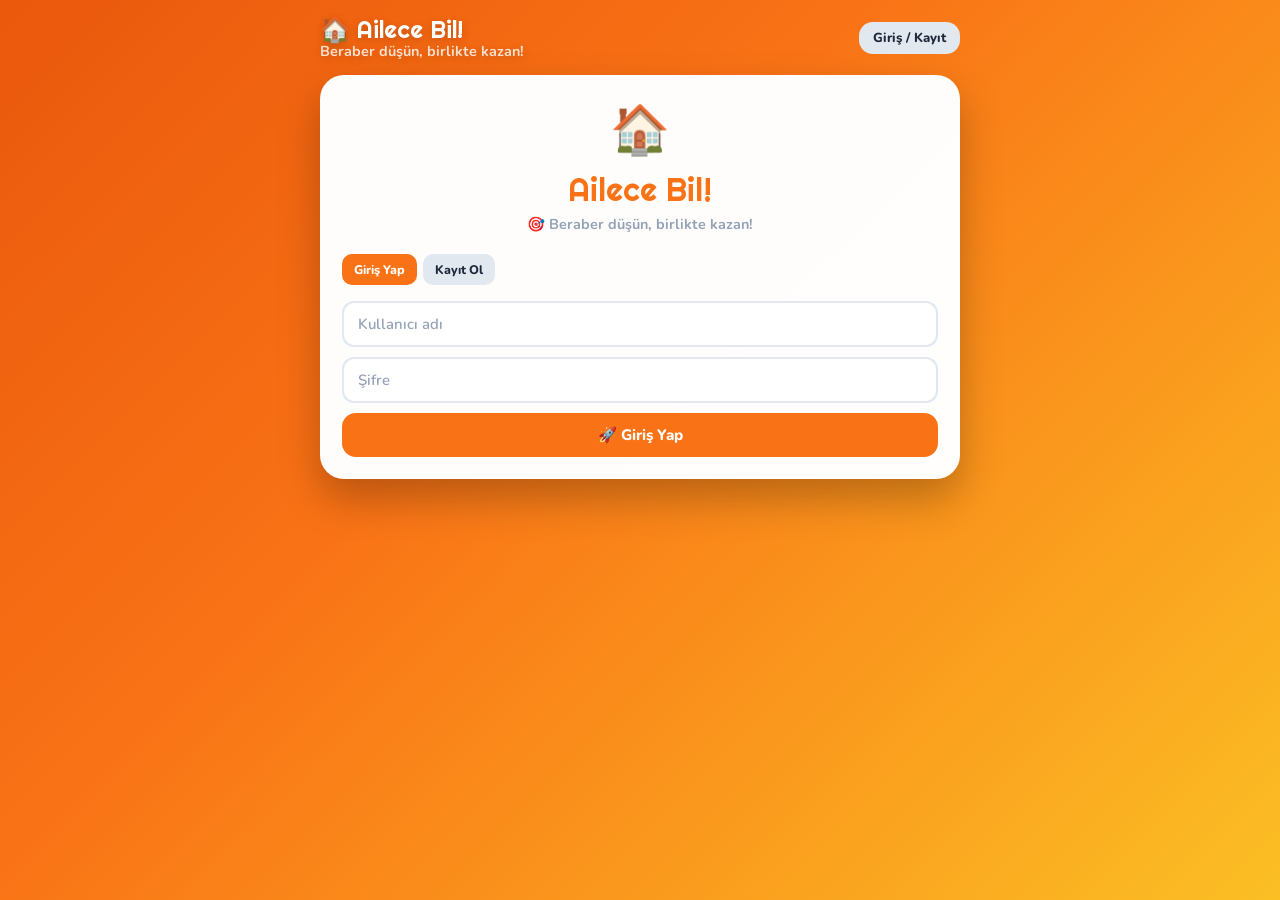
==== commit 5d8e19af: "Add files via upload" ====
--- a/index.html
+++ b/index.html
@@ -1,517 +1,426 @@
-<!DOCTYPE html>
-<html lang="tr">
-<head>
-<meta charset="UTF-8">
-<meta name="viewport" content="width=device-width, initial-scale=1.0">
-<title>🏠 Ailece Bil! - Aile Bilgi Yarışması</title>
-<link rel="stylesheet" href="css/style.css">
-</head>
-<body>
-<div class="container">
-
-  <!-- TOP BAR -->
-  <div class="topbar">
-    <a class="topbar-logo" href="index.html">🏠 Ailece Bil!<span>Beraber düşün, birlikte kazan!</span></a>
-    <div class="topbar-nav" id="navBar"></div>
-  </div>
-
-  <!-- KAYAN DUYURU -->
-  <div id="annBanner" class="marquee-box hidden">
-    <div class="marquee-text" id="annText">Duyuru</div>
-  </div>
-
-  <!-- ==================== GİRİŞ / KAYIT ==================== -->
-  <div id="authSection" class="card hidden">
-    <div style="text-align:center;margin-bottom:20px">
-      <div style="font-size:3em;margin-bottom:6px">🏠</div>
-      <div style="font-family:'Righteous',cursive;font-size:2em;color:var(--pr)">Ailece Bil!</div>
-      <div style="color:var(--txt3);font-size:.9em;font-weight:700;margin-top:4px">🎯 Beraber düşün, birlikte kazan!</div>
-    </div>
-    <div style="display:flex;gap:6px;margin-bottom:16px">
-      <button class="tab-btn auth-tab active" onclick="switchAuthTab('login')">Giriş Yap</button>
-      <button class="tab-btn auth-tab" onclick="switchAuthTab('register')">Kayıt Ol</button>
-    </div>
-    <div id="authContent"></div>
-  </div>
-
-  <!-- ==================== MOD SEÇİCİ ==================== -->
-  <div id="modeSection" class="card hidden">
-    <div style="text-align:center;margin-bottom:16px">
-      <div style="font-family:'Righteous',cursive;font-size:1.5em;color:var(--pr)">Kim oynuyor?</div>
-      <div id="totalQBadge" style="margin-top:8px;display:inline-block;background:#fff7ed;
-        border:2px solid var(--pr);border-radius:20px;padding:4px 16px;
-        font-size:.82em;font-weight:900;color:var(--pr)">📚 Toplam 0 Soru</div>
-    </div>
-    <div class="mode-cards">
-      <div class="mode-card mode-kids" onclick="selectMode('kids')">
-        <span class="mc-icon">🧒</span>
-        <div class="mc-title">Çocuklar</div>
-        <div class="mc-sub">Sınıf & Konu Seç</div>
-        <div class="mc-count" id="kidsQCount">0 soru</div>
-      </div>
-      <div class="mode-card mode-adult" onclick="selectMode('adult')">
-        <span class="mc-icon">🧑</span>
-        <div class="mc-title">Büyükler</div>
-        <div class="mc-sub">Genel Kategoriler</div>
-        <div class="mc-count" id="adultQCount">0 soru</div>
-      </div>
-    </div>
-    <!-- Günün Sorusu -->
-    <div id="dailyQZone"></div>
-  </div>
-
-  <!-- ==================== ÇOCUK: SINIF SEÇİCİ ==================== -->
-  <div id="gradeSection" class="card hidden">
-    <div style="display:flex;align-items:center;gap:10px;margin-bottom:12px">
-      <button class="btn btn-gray btn-sm" onclick="showSection('modeSection')">← Geri</button>
-      <div class="sec-title" style="margin:0">📚 Sınıfını Seç</div>
-    </div>
-    <div id="gradePageStats" style="margin-bottom:12px"></div>
-    <div class="grade-grid" id="gradeGrid"></div>
-  </div>
-
-  <!-- ==================== ÇOCUK: KONU SEÇİCİ ==================== -->
-  <div id="subjectSection" class="card hidden">
-    <div style="display:flex;align-items:center;gap:10px;margin-bottom:10px">
-      <button class="btn btn-gray btn-sm" onclick="showSection('gradeSection')">← Geri</button>
-      <div>
-        <div class="sec-title" style="margin:0">📖 Konu Seç</div>
-        <div id="gradeLabel" style="font-weight:900;font-size:1.05em;color:var(--kids-pr)"></div>
-      </div>
-    </div>
-    <div id="gradeSubStats" style="margin-bottom:10px"></div>
-    <div class="subject-grid" id="subjectGrid"></div>
-    <div style="margin-top:12px;display:flex;gap:8px;flex-wrap:wrap">
-      <button class="btn btn-primary" style="flex:1;background:#7c3aed" onclick="openSpeedModeKids()">⏱️ Süre Modu</button>
-      <button class="btn btn-primary" style="flex:1;background:#059669" onclick="openMultiplayer()">🎯 Çok Oyunculu</button>
-    </div>
-  </div>
-
-  <!-- ==================== BÜYÜKLER: KATEGORİ ==================== -->
-  <div id="homeSection" class="card hidden">
-    <div id="welcomeZone" style="margin-bottom:14px"></div>
-    <div class="sec-title">📂 Kategori Seç</div>
-    <div class="cat-grid" id="categoryGrid"></div>
-    <div style="margin-top:12px;display:flex;gap:8px;flex-wrap:wrap">
-      <button class="btn btn-primary" style="flex:1" onclick="startQuiz('Karma','Karma Quiz')">🎲 Karma</button>
-      <button class="btn btn-primary" style="flex:1;background:#7c3aed" onclick="openSpeedMode()">⏱️ Süre Modu</button>
-      <button class="btn btn-primary" style="flex:1;background:#059669" onclick="openMultiplayer()">🎯 Çok Oyunculu</button>
-      <a href="liderlik.html" class="btn btn-primary" style="flex:1;background:#64748b;text-decoration:none">🏆 Sıralama</a>
-    </div>
-  </div>
-
-  <!-- ==================== SÜRE MODU SEÇİCİ ==================== -->
-  <div id="speedSection" class="card hidden">
-    <div style="display:flex;align-items:center;gap:10px;margin-bottom:14px">
-      <button class="btn btn-gray btn-sm" id="speedBackBtn">← Geri</button>
-      <div>
-        <div class="sec-title" style="margin:0">⏱️ Süre Modu</div>
-        <div id="speedLabel" style="font-weight:900;font-size:1em;color:var(--pr)"></div>
-      </div>
-    </div>
-    <div class="speed-cards">
-      <div class="speed-card" onclick="setSpeed(30,this)">
-        <span class="si">🐢</span><div style="font-weight:900">Kolay</div>
-        <div style="font-size:.78em;color:var(--txt3);margin-top:4px">30 saniye</div>
-      </div>
-      <div class="speed-card selected" onclick="setSpeed(20,this)">
-        <span class="si">🚶</span><div style="font-weight:900">Normal</div>
-        <div style="font-size:.78em;color:var(--txt3);margin-top:4px">20 saniye</div>
-      </div>
-      <div class="speed-card" onclick="setSpeed(10,this)">
-        <span class="si">🚀</span><div style="font-weight:900">Hızlı</div>
-        <div style="font-size:.78em;color:var(--txt3);margin-top:4px">10 saniye</div>
-      </div>
-    </div>
-    <button class="btn btn-primary" onclick="startSpeedQuiz()">🎯 Başla!</button>
-  </div>
-
-  <!-- ==================== ÇOKLU OYUNCU KURULUM ==================== -->
-  <div id="mpSetupSection" class="card hidden">
-    <div style="display:flex;align-items:center;gap:10px;margin-bottom:14px">
-      <button class="btn btn-gray btn-sm" onclick="goHome()">← Geri</button>
-      <div style="font-family:'Righteous',cursive;font-size:1.3em">🎯 Çok Oyunculu</div>
-    </div>
-    <p style="color:var(--txt2);font-size:.88em;font-weight:700;margin-bottom:12px">Sırayla oynayın, kim daha çok biliyor?</p>
-    <div class="sec-title">Oyuncular (2-6 kişi)</div>
-    <div id="mpPlayerInputs">
-      <input class="inp" placeholder="1. Oyuncu adı" id="mp0">
-      <input class="inp" placeholder="2. Oyuncu adı" id="mp1">
-    </div>
-    <button class="btn btn-gray btn-sm" style="width:auto;margin-bottom:12px" onclick="addMpPlayer()">➕ Oyuncu Ekle</button>
-    <div class="divider"></div>
-    <label class="lbl">Kategori</label>
-    <select class="select" id="mpCatSelect"></select>
-    <div class="row2" style="margin-bottom:10px">
-      <div><label class="lbl">Soru Sayısı</label>
-        <select class="select" id="mpQCount" style="margin:0">
-          <option value="5">5 soru</option><option value="10" selected>10 soru</option>
-          <option value="15">15 soru</option><option value="20">20 soru</option>
-        </select></div>
-      <div><label class="lbl">Süre / Soru</label>
-        <select class="select" id="mpSpeed" style="margin:0">
-          <option value="30">30sn - Kolay</option>
-          <option value="20" selected>20sn - Normal</option>
-          <option value="10">10sn - Hızlı</option>
-        </select></div>
-    </div>
-    <button class="btn btn-primary" onclick="startMultiplayer()">🎮 Oyunu Başlat!</button>
-    <div id="mpSetupMsg" class="info-msg"></div>
-  </div>
-
-  <!-- ==================== ÇOKLU OYUNCU OYUN ==================== -->
-  <div id="mpGameSection" class="card hidden">
-    <div class="player-turn" id="mpTurnBanner">
-      <div class="pt-name" id="mpTurnName">Oyuncu</div>
-      <div class="pt-sub" id="mpTurnSub">sıra sende!</div>
-    </div>
-    <div class="mp-scores" id="mpScoreCards"></div>
-    <div style="display:flex;justify-content:space-between;align-items:center;margin-bottom:10px;flex-wrap:wrap;gap:8px">
-      <div id="mpQCounter" style="font-weight:900;color:var(--pr);font-size:1.1em">S 1</div>
-      <div class="timer-wrap"><div class="timer-ring" id="mpTimerRing"><small>Süre</small><span id="mpTimerTxt">20</span></div></div>
-      <div id="mpCurScore" style="font-weight:900;color:var(--warn)">🌟 0</div>
-    </div>
-    <div class="prog-wrap"><div class="prog-fill" id="mpProgFill" style="width:0%"></div></div>
-    <div id="mpQText" style="font-size:clamp(1em,3vw,1.25em);font-weight:700;margin-bottom:14px;min-height:50px;line-height:1.5;color:var(--dark)">...</div>
-    <div id="mpChoiceArea"></div>
-  </div>
-
-  <!-- ==================== ÇOKLU OYUNCU SONUÇ ==================== -->
-  <div id="mpResultSection" class="card hidden">
-    <div style="font-family:'Righteous',cursive;font-size:1.8em;text-align:center;margin-bottom:16px">🏆 Oyun Bitti!</div>
-    <div id="mpFinalScores"></div>
-    <div style="display:flex;gap:10px;justify-content:center;flex-wrap:wrap;margin-top:16px">
-      <button class="btn btn-primary" style="width:auto" onclick="showSection('mpSetupSection');fillMpCats()">🔄 Tekrar</button>
-      <button class="btn btn-gray" style="width:auto" onclick="goHome()">🏠 Ana Menü</button>
-    </div>
-  </div>
-
-  <!-- ==================== QUIZ ==================== -->
-  <div id="quizSection" class="card hidden">
-    <div class="quiz-top">
-      <div>
-        <div class="q-counter" id="qCounter">1/10</div>
-        <div class="q-meta" id="qMeta">Yükleniyor...</div>
-      </div>
-      <div class="timer-wrap">
-        <div class="timer-ring" id="timerRing"><small>Süre</small><span id="timerTxt">20</span></div>
-      </div>
-      <div class="q-score" id="qScore">🌟 0</div>
-    </div>
-    <div class="prog-wrap"><div class="prog-fill" id="progFill" style="width:0%"></div></div>
-    <div class="joker-bar" id="jokerBar"></div>
-    <div class="q-box">
-      <div class="q-cat-badge" id="qCat">Kategori</div>
-      <div class="q-text" id="qText">Yükleniyor...</div>
-    </div>
-    <div id="choiceArea"></div>
-    <div style="text-align:right;margin-top:6px">
-      <button class="btn btn-gray btn-sm" onclick="quitQuiz()">🚪 Çıkış</button>
-    </div>
-  </div>
-
-  <!-- ==================== SONUÇ ==================== -->
-  <div id="resultSection" class="card hidden" style="text-align:center">
-    <span class="result-icon" id="resIcon">🎉</span>
-    <div class="result-title" id="resTitle">Tebrikler!</div>
-    <span class="result-score" id="resScore">0</span>
-    <div style="font-size:.88em;color:var(--txt3);font-weight:700;margin-bottom:6px">Puan</div>
-    <div class="stat-row">
-      <div class="stat-box ok"><div class="sv" id="resOk">0</div><div class="sl">✅ Doğru</div></div>
-      <div class="stat-box bad"><div class="sv" id="resBad">0</div><div class="sl">❌ Yanlış</div></div>
-      <div class="stat-box"><div class="sv" id="resTo">0</div><div class="sl">⏱️ Süre</div></div>
-      <div class="stat-box"><div class="sv" id="resPct" style="color:var(--warn)">%0</div><div class="sl">Başarı</div></div>
-    </div>
-    <div class="level-up-bar" id="resLevelUp"></div>
-    <div style="display:flex;gap:10px;justify-content:center;flex-wrap:wrap;margin-top:14px">
-      <button class="btn btn-primary" style="width:auto;padding:12px 24px" onclick="replayQuiz()">🔄 Tekrar</button>
-      <button class="btn btn-gray" style="width:auto;padding:12px 24px" onclick="goHome()">🏠 Ana Menü</button>
-      <a href="liderlik.html" class="btn" style="width:auto;padding:12px 24px;background:#64748b;color:white;text-decoration:none">🏆 Sıralama</a>
-    </div>
-  </div>
-
-</div><!-- /container -->
-
-
-<script>
-// ==================== SKOR-API.JS (INLINE) ====================
-const SHEETS_URL = 'https://script.google.com/macros/s/AKfycbwA8RKrdrY3zWUHUxgVTm2F1O-d7fF1Sp7m2-XzfoJEfeCIJqu07LrOXuW2j9grT239/exec';
-
-async function sheetsRequest(data) {
-  try {
-    await fetch(SHEETS_URL, {
-      method: 'POST', mode: 'no-cors',
-      headers: { 'Content-Type': 'application/json' },
-      body: JSON.stringify(data)
-    });
-    return { ok: true };
-  } catch (err) { return { ok: false }; }
-}
-
-async function sheetsGet(action, params = {}) {
-  try {
-    const url = new URL(SHEETS_URL);
-    url.searchParams.set('action', action);
-    Object.entries(params).forEach(([k, v]) => url.searchParams.set(k, v));
-    const res = await fetch(url.toString());
-    return await res.json();
-  } catch { return { ok: false }; }
-}
-
-async function saveScoreToSheets(user, score, correct, wrong, cat) {
-  if (!user) return;
-  sheetsRequest({ action: 'saveScore', user: user.u, score, correct, wrong, cat, ts: new Date().toISOString() });
-}
-
-async function sendMessageToSheets(from, text) {
-  sheetsRequest({ action: 'sendMessage', from, to: 'admin', text, ts: new Date().toISOString() });
-}
-
-async function getGlobalScores() {
-  try {
-    const data = await sheetsGet('getScores');
-    if (!data.ok || !data.data) return [];
-    const best = {};
-    data.data.forEach(row => {
-      if (!best[row.user] || row.score > best[row.user].score) best[row.user] = row;
-    });
-    return Object.values(best).sort((a, b) => b.score - a.score);
-  } catch { return []; }
-}
-
-async function fetchQuestionsFromSheets() {
-  try {
-    const data = await sheetsGet('getQuestions');
-    if (!data.ok || !data.data || !data.data.length) return null;
-    return data.data;
-  } catch { return null; }
-}
-
-async function loadAndMergeSheetQuestions() {
-  const sheetQs = await fetchQuestionsFromSheets();
-  if (!sheetQs || !sheetQs.length) return;
-  const s = getStore();
-  const existingQs = new Set(s.questions.map(q => q.q.trim().toLowerCase()));
-  let added = 0;
-  sheetQs.forEach(q => {
-    if (!q.q || !q.o || q.o.length !== 4) return;
-    if (!existingQs.has(q.q.trim().toLowerCase())) {
-      s.questions.push({ id: nextId(), q: q.q, o: q.o, a: parseInt(q.a), c: q.c || 'Genel Kültür' });
-      added++;
-    }
-  });
-  if (added > 0) { dedupQuestions(); setStore(s); updateModePageCounts(); console.log('✅ Sheets\'ten ' + added + ' soru yüklendi!'); }
-}
-
-async function renderGlobalLeaderboard(containerId) {
-  const el = document.getElementById(containerId); if (!el) return;
-  el.innerHTML = '<div style="text-align:center;padding:16px;color:#94a3b8;font-weight:700">⏳ Online skorlar yükleniyor...</div>';
-  const scores = await getGlobalScores();
-  if (!scores.length) { el.innerHTML = '<div style="text-align:center;padding:16px;color:#94a3b8;font-weight:700">Henüz online skor yok</div>'; return; }
-  const medals = ['🥇','🥈','🥉'];
-  el.innerHTML = scores.slice(0,20).map((row,i) => `
-    <div style="display:flex;align-items:center;gap:10px;padding:11px 14px;
-      background:${i===0?'#fef3c7':'white'};border:1.5px solid ${i===0?'#f59e0b':'#e2e8f0'};
-      border-radius:14px;margin-bottom:7px">
-      <div style="font-size:1.2em;font-weight:900;min-width:34px;text-align:center">${medals[i]||i+1}</div>
-      <div style="width:34px;height:34px;border-radius:50%;background:linear-gradient(135deg,#f97316,#ea580c);
-        color:white;display:flex;align-items:center;justify-content:center;font-weight:900">
-        ${(row.user||'?')[0].toUpperCase()}</div>
-      <div style="flex:1"><div style="font-weight:800;font-size:.92em">${esc(row.user||'Anonim')}</div>
-        <div style="font-size:.72em;color:#94a3b8">${row.cat||''}</div></div>
-      <div style="font-weight:900;color:#f97316">${row.score} P</div>
-    </div>`).join('');
-}
-</script>
-<script src="js/store.js"></script>
-<script src="js/auth.js"></script>
-<script src="js/quiz.js"></script>
-<script>
-// ==================== SAYFA YÖNETİMİ ====================
-function showSection(id) {
-  document.querySelectorAll('.card').forEach(c => c.classList.add('hidden'));
-  document.getElementById(id).classList.remove('hidden');
-  window.scrollTo({ top: 0, behavior: 'smooth' });
-  if (id === 'modeSection') { updateModePageCounts(); renderDailyQuestion(); }
-}
-
-function goHome() {
-  clearInterval(quizState?.timer);
-  if (mpState) { clearInterval(mpState.timer); mpState = null; }
-  quizState = null; speedQuizParams = null;
-  document.body.classList.remove('kids-mode');
-  document.getElementById('modeBadgeText') && (document.getElementById('modeBadgeText').textContent = '');
-  showSection('modeSection');
-}
-
-// ==================== NAV BAR ====================
-function renderNavBar() {
-  const nav = document.getElementById('navBar');
-  if (!currentUser) {
-    nav.innerHTML = `<button class="btn btn-gray btn-sm" onclick="showSection('authSection')">Giriş / Kayıt</button>`;
-    return;
-  }
-  const lvl = getLevel(currentUser.s);
-  nav.innerHTML = `
-    <span style="color:white;font-weight:800;font-size:.85em">${lvl.icon} ${esc(currentUser.u)}</span>
-    <a href="profil.html" class="btn btn-gray btn-sm" style="text-decoration:none">👤 Profil</a>
-    ${currentUser.adm ? `<a href="admin.html" class="btn btn-danger btn-sm" style="text-decoration:none">⚙️ Admin</a>` : ''}
-    <button class="btn btn-gray btn-sm" onclick="doLogout()">Çıkış</button>
-  `;
-}
-
-// ==================== DUYURU ====================
-function loadAnnouncement() {
-  const s = getStore();
-  const a = s.announcement;
-  const el = document.getElementById('annBanner');
-  if (a && a.active && a.text) {
-    document.getElementById('annText').textContent = a.text;
-    el.classList.remove('hidden');
-  } else {
-    el.classList.add('hidden');
-  }
-}
-
-// ==================== MOD SEÇİMİ ====================
-let currentGrade = null;
-
-function selectMode(mode) {
-  document.body.classList.toggle('kids-mode', mode === 'kids');
-  if (mode === 'kids') { showSection('gradeSection'); renderGrades(); }
-  else { showSection('homeSection'); renderHomeAdult(); }
-}
-
-function updateModePageCounts() {
-  const s = getStore();
-  const total = s.questions.length;
-  const kids = s.questions.filter(q => q.c.includes('|')).length;
-  const adult = s.questions.filter(q => !q.c.includes('|')).length;
-  const tb = document.getElementById('totalQBadge');
-  const kc = document.getElementById('kidsQCount');
-  const ac = document.getElementById('adultQCount');
-  if (tb) tb.textContent = `📚 Toplam ${total} Soru`;
-  if (kc) kc.textContent = kids + ' soru';
-  if (ac) ac.textContent = adult + ' soru';
-}
-
-// ==================== SINIFLAR ====================
-function renderGrades() {
-  const s = getStore();
-  const COLS = ['#ff6b9d','#ff9f43','#ffd166','#06d6a0','#118ab2','#073b4c','#7209b7','#3a0ca3'];
-  const gradeCounts = {};
-  s.questions.forEach(q => {
-    if (q.c.includes('|')) { const g = q.c.split('|')[0]; gradeCounts[g] = (gradeCounts[g] || 0) + 1; }
-  });
-  document.getElementById('gradeGrid').innerHTML = s.grades.map((g, i) => `
-    <div class="grade-btn" style="background:${COLS[i % COLS.length]}" onclick="selectGrade(${i})">
-      <div style="font-size:1.8em">${g.icon}</div>
-      <div>${esc(g.name)}</div>
-      <div class="gb-count">${g.subjects.length} konu</div>
-      <div class="gb-count">${gradeCounts[g.name] || 0} soru</div>
-    </div>`).join('');
-  const total = s.questions.filter(q => q.c.includes('|')).length;
-  const el = document.getElementById('gradePageStats');
-  if (el) el.innerHTML = `<div style="background:#fff0f6;border:1px solid #fda4af;border-radius:12px;
-    padding:10px 14px;display:flex;align-items:center;gap:10px;font-weight:800;font-size:.88em">
-    🧒 Çocuklar bölümünde toplam <span style="font-size:1.4em;color:var(--kids-pr);font-family:'Righteous',cursive">${total}</span> soru
-  </div>`;
-}
-
-function selectGrade(idx) {
-  const s = getStore(); currentGrade = idx;
-  document.getElementById('gradeLabel').textContent = s.grades[idx].name;
-  renderSubjects(idx); showSection('subjectSection');
-}
-
-function renderSubjects(gIdx) {
-  const s = getStore(); const g = s.grades[gIdx];
-  const grid = document.getElementById('subjectGrid');
-  if (!g || !g.subjects.length) { grid.innerHTML = '<div class="empty"><span class="ei">📚</span><p>Henüz konu eklenmedi</p></div>'; return; }
-  const subCounts = {};
-  s.questions.forEach(q => {
-    if (q.c.includes('|')) { const [gr, sub] = q.c.split('|'); if (gr === g.name) subCounts[sub] = (subCounts[sub] || 0) + 1; }
-  });
-  const total = Object.values(subCounts).reduce((a, b) => a + b, 0);
-  const el = document.getElementById('gradeSubStats');
-  if (el) el.innerHTML = `<div style="background:#f0fdf4;border:1px solid #86efac;border-radius:12px;
-    padding:10px 14px;display:flex;align-items:center;gap:10px;font-weight:800;font-size:.88em">
-    📚 ${esc(g.name)} — <span style="font-size:1.4em;color:var(--ok);font-family:'Righteous',cursive">${total}</span> soru
-  </div>`;
-  grid.innerHTML = g.subjects.map(sub => {
-    const count = subCounts[sub.name] || 0;
-    return `<div class="subject-btn" onclick="openSubjectSpeed('${esc(g.name)}|${esc(sub.name)}','${esc(g.name)} → ${esc(sub.name)}')">
-      <span class="si">${sub.icon}</span>
-      <div style="font-weight:900">${esc(sub.name)}</div>
-      <div class="sb-count ${count > 0 ? 'sb-ok' : 'sb-zero'}">${count > 0 ? count + ' soru' : 'Soru yok'}</div>
-    </div>`;
-  }).join('');
-}
-
-function openSpeedModeKids() {
-  const s = getStore(); const g = s.grades[currentGrade];
-  openSpeedMode('Karma', g ? g.name + ' - Karma' : 'Karma');
-}
-
-// ==================== BÜYÜKLER HOME ====================
-function renderHomeAdult() {
-  const s = getStore();
-  const counts = {};
-  s.questions.forEach(q => { if (!q.c.includes('|')) counts[q.c] = (counts[q.c] || 0) + 1; });
-  const totalAdult = s.questions.filter(q => !q.c.includes('|')).length;
-  document.getElementById('categoryGrid').innerHTML = s.adultCats.map(cat => `
-    <div class="cat-btn" onclick="startQuiz('${esc(cat.name)}','${esc(cat.name)}')">
-      <span class="ci">${cat.icon}</span>${esc(cat.name)}
-      <div class="cc" style="color:${(counts[cat.name]||0)>0?'var(--ok)':'var(--danger)'}">
-        ${counts[cat.name] || 0} soru
-      </div>
-    </div>`).join('');
-  const lvl = getLevel(currentUser.s); const next = getNextLevel(currentUser.s);
-  document.getElementById('welcomeZone').innerHTML = `
-    <div style="display:flex;align-items:center;gap:10px;margin-bottom:10px">
-      <span style="font-size:1.8em">👋</span>
-      <div><div style="font-weight:900;font-size:1.05em">Merhaba, ${esc(currentUser.u)}!</div>
-        <div style="font-size:.82em;color:var(--txt2);font-weight:700">${lvl.icon} ${lvl.name} · ${currentUser.s} Puan</div>
-      </div>
-    </div>
-    <div style="background:#fff7ed;border:2px solid var(--pr);border-radius:12px;
-      padding:9px 14px;font-weight:800;font-size:.85em;display:flex;align-items:center;gap:8px">
-      📚 Büyükler bölümünde
-      <span style="font-size:1.4em;color:var(--pr);font-family:'Righteous',cursive">${totalAdult}</span>
-      soru var
-    </div>`;
-}
-
-// ==================== AUTH OVERRIDE ====================
-function onLoginSuccess() {
-  renderNavBar();
-  showSection('modeSection');
-  updateModePageCounts();
-  renderDailyQuestion();
-}
-
-// ==================== BAŞLANGIÇ ====================
-(function init() {
-  initStore();
-  document.addEventListener('click', function () {
-    if (!audioCtx) { try { audioCtx = new (window.AudioContext || window.webkitAudioContext)(); } catch {} }
-    if (audioCtx && audioCtx.state === 'suspended') audioCtx.resume();
-  }, { passive: true });
-
-  const u = getSession();
-  if (u) {
-    currentUser = u;
-    renderNavBar();
-    loadAnnouncement();
-    showSection('modeSection');
-    updateModePageCounts();
-    renderDailyQuestion();
-  } else {
-    renderNavBar();
-    renderAuthForm('login');
-    showSection('authSection');
-  }
-})();
-</script>
-</body>
-</html>
+﻿<!DOCTYPE html>
+<html lang="tr">
+<head>
+<meta charset="UTF-8">
+<meta name="viewport" content="width=device-width, initial-scale=1.0">
+<title>🏠 Ailece Bil! - Aile Bilgi Yarışması</title>
+<link rel="stylesheet" href="css/style.css">
+</head>
+<body>
+<div class="container">
+
+  <!-- TOP BAR -->
+  <div class="topbar">
+    <a class="topbar-logo" href="index.html">🏠 Ailece Bil!<span>Beraber düşün, birlikte kazan!</span></a>
+    <div class="topbar-nav" id="navBar"></div>
+  </div>
+
+  <!-- KAYAN DUYURU -->
+  <div id="annBanner" class="marquee-box hidden">
+    <div class="marquee-text" id="annText">Duyuru</div>
+  </div>
+
+  <!-- ==================== GİRİŞ / KAYIT ==================== -->
+  <div id="authSection" class="card hidden">
+    <div style="text-align:center;margin-bottom:20px">
+      <div style="font-size:3em;margin-bottom:6px">🏠</div>
+      <div style="font-family:'Righteous',cursive;font-size:2em;color:var(--pr)">Ailece Bil!</div>
+      <div style="color:var(--txt3);font-size:.9em;font-weight:700;margin-top:4px">🎯 Beraber düşün, birlikte kazan!</div>
+    </div>
+    <div style="display:flex;gap:6px;margin-bottom:16px">
+      <button class="tab-btn auth-tab active" onclick="switchAuthTab('login')">Giriş Yap</button>
+      <button class="tab-btn auth-tab" onclick="switchAuthTab('register')">Kayıt Ol</button>
+    </div>
+    <div id="authContent"></div>
+  </div>
+
+  <!-- ==================== MOD SEÇİCİ ==================== -->
+  <div id="modeSection" class="card hidden">
+    <div style="text-align:center;margin-bottom:16px">
+      <div style="font-family:'Righteous',cursive;font-size:1.5em;color:var(--pr)">Kim oynuyor?</div>
+      <div id="totalQBadge" style="margin-top:8px;display:inline-block;background:#fff7ed;
+        border:2px solid var(--pr);border-radius:20px;padding:4px 16px;
+        font-size:.82em;font-weight:900;color:var(--pr)">📚 Toplam 0 Soru</div>
+    </div>
+    <div class="mode-cards">
+      <div class="mode-card mode-kids" onclick="selectMode('kids')">
+        <span class="mc-icon">🧒</span>
+        <div class="mc-title">Çocuklar</div>
+        <div class="mc-sub">Sınıf & Konu Seç</div>
+        <div class="mc-count" id="kidsQCount">0 soru</div>
+      </div>
+      <div class="mode-card mode-adult" onclick="selectMode('adult')">
+        <span class="mc-icon">🧑</span>
+        <div class="mc-title">Büyükler</div>
+        <div class="mc-sub">Genel Kategoriler</div>
+        <div class="mc-count" id="adultQCount">0 soru</div>
+      </div>
+    </div>
+    <!-- Günün Sorusu -->
+    <div id="dailyQZone"></div>
+  </div>
+
+  <!-- ==================== ÇOCUK: SINIF SEÇİCİ ==================== -->
+  <div id="gradeSection" class="card hidden">
+    <div style="display:flex;align-items:center;gap:10px;margin-bottom:12px">
+      <button class="btn btn-gray btn-sm" onclick="showSection('modeSection')">← Geri</button>
+      <div class="sec-title" style="margin:0">📚 Sınıfını Seç</div>
+    </div>
+    <div id="gradePageStats" style="margin-bottom:12px"></div>
+    <div class="grade-grid" id="gradeGrid"></div>
+  </div>
+
+  <!-- ==================== ÇOCUK: KONU SEÇİCİ ==================== -->
+  <div id="subjectSection" class="card hidden">
+    <div style="display:flex;align-items:center;gap:10px;margin-bottom:10px">
+      <button class="btn btn-gray btn-sm" onclick="showSection('gradeSection')">← Geri</button>
+      <div>
+        <div class="sec-title" style="margin:0">📖 Konu Seç</div>
+        <div id="gradeLabel" style="font-weight:900;font-size:1.05em;color:var(--kids-pr)"></div>
+      </div>
+    </div>
+    <div id="gradeSubStats" style="margin-bottom:10px"></div>
+    <div class="subject-grid" id="subjectGrid"></div>
+    <div style="margin-top:12px;display:flex;gap:8px;flex-wrap:wrap">
+      <button class="btn btn-primary" style="flex:1;background:#7c3aed" onclick="openSpeedModeKids()">⏱️ Süre Modu</button>
+      <button class="btn btn-primary" style="flex:1;background:#059669" onclick="openMultiplayer()">🎯 Çok Oyunculu</button>
+    </div>
+  </div>
+
+  <!-- ==================== BÜYÜKLER: KATEGORİ ==================== -->
+  <div id="homeSection" class="card hidden">
+    <div id="welcomeZone" style="margin-bottom:14px"></div>
+    <div class="sec-title">📂 Kategori Seç</div>
+    <div class="cat-grid" id="categoryGrid"></div>
+    <div style="margin-top:12px;display:flex;gap:8px;flex-wrap:wrap">
+      <button class="btn btn-primary" style="flex:1" onclick="startQuiz('Karma','Karma Quiz')">🎲 Karma</button>
+      <button class="btn btn-primary" style="flex:1;background:#7c3aed" onclick="openSpeedMode()">⏱️ Süre Modu</button>
+      <button class="btn btn-primary" style="flex:1;background:#059669" onclick="openMultiplayer()">🎯 Çok Oyunculu</button>
+      <a href="liderlik.html" class="btn btn-primary" style="flex:1;background:#64748b;text-decoration:none">🏆 Sıralama</a>
+    </div>
+  </div>
+
+  <!-- ==================== SÜRE MODU SEÇİCİ ==================== -->
+  <div id="speedSection" class="card hidden">
+    <div style="display:flex;align-items:center;gap:10px;margin-bottom:14px">
+      <button class="btn btn-gray btn-sm" id="speedBackBtn">← Geri</button>
+      <div>
+        <div class="sec-title" style="margin:0">⏱️ Süre Modu</div>
+        <div id="speedLabel" style="font-weight:900;font-size:1em;color:var(--pr)"></div>
+      </div>
+    </div>
+    <div class="speed-cards">
+      <div class="speed-card" onclick="setSpeed(30,this)">
+        <span class="si">🐢</span><div style="font-weight:900">Kolay</div>
+        <div style="font-size:.78em;color:var(--txt3);margin-top:4px">30 saniye</div>
+      </div>
+      <div class="speed-card selected" onclick="setSpeed(20,this)">
+        <span class="si">🚶</span><div style="font-weight:900">Normal</div>
+        <div style="font-size:.78em;color:var(--txt3);margin-top:4px">20 saniye</div>
+      </div>
+      <div class="speed-card" onclick="setSpeed(10,this)">
+        <span class="si">🚀</span><div style="font-weight:900">Hızlı</div>
+        <div style="font-size:.78em;color:var(--txt3);margin-top:4px">10 saniye</div>
+      </div>
+    </div>
+    <button class="btn btn-primary" onclick="startSpeedQuiz()">🎯 Başla!</button>
+  </div>
+
+  <!-- ==================== ÇOKLU OYUNCU KURULUM ==================== -->
+  <div id="mpSetupSection" class="card hidden">
+    <div style="display:flex;align-items:center;gap:10px;margin-bottom:14px">
+      <button class="btn btn-gray btn-sm" onclick="goHome()">← Geri</button>
+      <div style="font-family:'Righteous',cursive;font-size:1.3em">🎯 Çok Oyunculu</div>
+    </div>
+    <p style="color:var(--txt2);font-size:.88em;font-weight:700;margin-bottom:12px">Sırayla oynayın, kim daha çok biliyor?</p>
+    <div class="sec-title">Oyuncular (2-6 kişi)</div>
+    <div id="mpPlayerInputs">
+      <input class="inp" placeholder="1. Oyuncu adı" id="mp0">
+      <input class="inp" placeholder="2. Oyuncu adı" id="mp1">
+    </div>
+    <button class="btn btn-gray btn-sm" style="width:auto;margin-bottom:12px" onclick="addMpPlayer()">➕ Oyuncu Ekle</button>
+    <div class="divider"></div>
+    <label class="lbl">Kategori</label>
+    <select class="select" id="mpCatSelect"></select>
+    <div class="row2" style="margin-bottom:10px">
+      <div><label class="lbl">Soru Sayısı</label>
+        <select class="select" id="mpQCount" style="margin:0">
+          <option value="5">5 soru</option><option value="10" selected>10 soru</option>
+          <option value="15">15 soru</option><option value="20">20 soru</option>
+        </select></div>
+      <div><label class="lbl">Süre / Soru</label>
+        <select class="select" id="mpSpeed" style="margin:0">
+          <option value="30">30sn - Kolay</option>
+          <option value="20" selected>20sn - Normal</option>
+          <option value="10">10sn - Hızlı</option>
+        </select></div>
+    </div>
+    <button class="btn btn-primary" onclick="startMultiplayer()">🎮 Oyunu Başlat!</button>
+    <div id="mpSetupMsg" class="info-msg"></div>
+  </div>
+
+  <!-- ==================== ÇOKLU OYUNCU OYUN ==================== -->
+  <div id="mpGameSection" class="card hidden">
+    <div class="player-turn" id="mpTurnBanner">
+      <div class="pt-name" id="mpTurnName">Oyuncu</div>
+      <div class="pt-sub" id="mpTurnSub">sıra sende!</div>
+    </div>
+    <div class="mp-scores" id="mpScoreCards"></div>
+    <div style="display:flex;justify-content:space-between;align-items:center;margin-bottom:10px;flex-wrap:wrap;gap:8px">
+      <div id="mpQCounter" style="font-weight:900;color:var(--pr);font-size:1.1em">S 1</div>
+      <div class="timer-wrap"><div class="timer-ring" id="mpTimerRing"><small>Süre</small><span id="mpTimerTxt">20</span></div></div>
+      <div id="mpCurScore" style="font-weight:900;color:var(--warn)">🌟 0</div>
+    </div>
+    <div class="prog-wrap"><div class="prog-fill" id="mpProgFill" style="width:0%"></div></div>
+    <div id="mpQText" style="font-size:clamp(1em,3vw,1.25em);font-weight:700;margin-bottom:14px;min-height:50px;line-height:1.5;color:var(--dark)">...</div>
+    <div id="mpChoiceArea"></div>
+  </div>
+
+  <!-- ==================== ÇOKLU OYUNCU SONUÇ ==================== -->
+  <div id="mpResultSection" class="card hidden">
+    <div style="font-family:'Righteous',cursive;font-size:1.8em;text-align:center;margin-bottom:16px">🏆 Oyun Bitti!</div>
+    <div id="mpFinalScores"></div>
+    <div style="display:flex;gap:10px;justify-content:center;flex-wrap:wrap;margin-top:16px">
+      <button class="btn btn-primary" style="width:auto" onclick="showSection('mpSetupSection');fillMpCats()">🔄 Tekrar</button>
+      <button class="btn btn-gray" style="width:auto" onclick="goHome()">🏠 Ana Menü</button>
+    </div>
+  </div>
+
+  <!-- ==================== QUIZ ==================== -->
+  <div id="quizSection" class="card hidden">
+    <div class="quiz-top">
+      <div>
+        <div class="q-counter" id="qCounter">1/10</div>
+        <div class="q-meta" id="qMeta">Yükleniyor...</div>
+      </div>
+      <div class="timer-wrap">
+        <div class="timer-ring" id="timerRing"><small>Süre</small><span id="timerTxt">20</span></div>
+      </div>
+      <div class="q-score" id="qScore">🌟 0</div>
+    </div>
+    <div class="prog-wrap"><div class="prog-fill" id="progFill" style="width:0%"></div></div>
+    <div class="joker-bar" id="jokerBar"></div>
+    <div class="q-box">
+      <div class="q-cat-badge" id="qCat">Kategori</div>
+      <div class="q-text" id="qText">Yükleniyor...</div>
+    </div>
+    <div id="choiceArea"></div>
+    <div style="text-align:right;margin-top:6px">
+      <button class="btn btn-gray btn-sm" onclick="quitQuiz()">🚪 Çıkış</button>
+    </div>
+  </div>
+
+  <!-- ==================== SONUÇ ==================== -->
+  <div id="resultSection" class="card hidden" style="text-align:center">
+    <span class="result-icon" id="resIcon">🎉</span>
+    <div class="result-title" id="resTitle">Tebrikler!</div>
+    <span class="result-score" id="resScore">0</span>
+    <div style="font-size:.88em;color:var(--txt3);font-weight:700;margin-bottom:6px">Puan</div>
+    <div class="stat-row">
+      <div class="stat-box ok"><div class="sv" id="resOk">0</div><div class="sl">✅ Doğru</div></div>
+      <div class="stat-box bad"><div class="sv" id="resBad">0</div><div class="sl">❌ Yanlış</div></div>
+      <div class="stat-box"><div class="sv" id="resTo">0</div><div class="sl">⏱️ Süre</div></div>
+      <div class="stat-box"><div class="sv" id="resPct" style="color:var(--warn)">%0</div><div class="sl">Başarı</div></div>
+    </div>
+    <div class="level-up-bar" id="resLevelUp"></div>
+    <div style="display:flex;gap:10px;justify-content:center;flex-wrap:wrap;margin-top:14px">
+      <button class="btn btn-primary" style="width:auto;padding:12px 24px" onclick="replayQuiz()">🔄 Tekrar</button>
+      <button class="btn btn-gray" style="width:auto;padding:12px 24px" onclick="goHome()">🏠 Ana Menü</button>
+      <a href="liderlik.html" class="btn" style="width:auto;padding:12px 24px;background:#64748b;color:white;text-decoration:none">🏆 Sıralama</a>
+    </div>
+  </div>
+
+</div><!-- /container -->
+
+<script src="js/store.js"></script>
+<script src="js/auth.js"></script>
+<script src="js/quiz.js"></script>
+<script>
+// ==================== SAYFA YÖNETİMİ ====================
+function showSection(id) {
+  document.querySelectorAll('.card').forEach(c => c.classList.add('hidden'));
+  document.getElementById(id).classList.remove('hidden');
+  window.scrollTo({ top: 0, behavior: 'smooth' });
+  if (id === 'modeSection') { updateModePageCounts(); renderDailyQuestion(); }
+}
+
+function goHome() {
+  clearInterval(quizState?.timer);
+  if (mpState) { clearInterval(mpState.timer); mpState = null; }
+  quizState = null; speedQuizParams = null;
+  document.body.classList.remove('kids-mode');
+  document.getElementById('modeBadgeText') && (document.getElementById('modeBadgeText').textContent = '');
+  showSection('modeSection');
+}
+
+// ==================== NAV BAR ====================
+function renderNavBar() {
+  const nav = document.getElementById('navBar');
+  if (!currentUser) {
+    nav.innerHTML = `<button class="btn btn-gray btn-sm" onclick="showSection('authSection')">Giriş / Kayıt</button>`;
+    return;
+  }
+  const lvl = getLevel(currentUser.s);
+  nav.innerHTML = `
+    <span style="color:white;font-weight:800;font-size:.85em">${lvl.icon} ${esc(currentUser.u)}</span>
+    <a href="profil.html" class="btn btn-gray btn-sm" style="text-decoration:none">👤 Profil</a>
+    ${currentUser.adm ? `<a href="admin.html" class="btn btn-danger btn-sm" style="text-decoration:none">⚙️ Admin</a>` : ''}
+    <button class="btn btn-gray btn-sm" onclick="doLogout()">Çıkış</button>
+  `;
+}
+
+// ==================== DUYURU ====================
+function loadAnnouncement() {
+  const s = getStore();
+  const a = s.announcement;
+  const el = document.getElementById('annBanner');
+  if (a && a.active && a.text) {
+    document.getElementById('annText').textContent = a.text;
+    el.classList.remove('hidden');
+  } else {
+    el.classList.add('hidden');
+  }
+}
+
+// ==================== MOD SEÇİMİ ====================
+let currentGrade = null;
+
+function selectMode(mode) {
+  document.body.classList.toggle('kids-mode', mode === 'kids');
+  if (mode === 'kids') { showSection('gradeSection'); renderGrades(); }
+  else { showSection('homeSection'); renderHomeAdult(); }
+}
+
+function updateModePageCounts() {
+  const s = getStore();
+  const total = s.questions.length;
+  const kids = s.questions.filter(q => q.c.includes('|')).length;
+  const adult = s.questions.filter(q => !q.c.includes('|')).length;
+  const tb = document.getElementById('totalQBadge');
+  const kc = document.getElementById('kidsQCount');
+  const ac = document.getElementById('adultQCount');
+  if (tb) tb.textContent = `📚 Toplam ${total} Soru`;
+  if (kc) kc.textContent = kids + ' soru';
+  if (ac) ac.textContent = adult + ' soru';
+}
+
+// ==================== SINIFLAR ====================
+function renderGrades() {
+  const s = getStore();
+  const COLS = ['#ff6b9d','#ff9f43','#ffd166','#06d6a0','#118ab2','#073b4c','#7209b7','#3a0ca3'];
+  const gradeCounts = {};
+  s.questions.forEach(q => {
+    if (q.c.includes('|')) { const g = q.c.split('|')[0]; gradeCounts[g] = (gradeCounts[g] || 0) + 1; }
+  });
+  document.getElementById('gradeGrid').innerHTML = s.grades.map((g, i) => `
+    <div class="grade-btn" style="background:${COLS[i % COLS.length]}" onclick="selectGrade(${i})">
+      <div style="font-size:1.8em">${g.icon}</div>
+      <div>${esc(g.name)}</div>
+      <div class="gb-count">${g.subjects.length} konu</div>
+      <div class="gb-count">${gradeCounts[g.name] || 0} soru</div>
+    </div>`).join('');
+  const total = s.questions.filter(q => q.c.includes('|')).length;
+  const el = document.getElementById('gradePageStats');
+  if (el) el.innerHTML = `<div style="background:#fff0f6;border:1px solid #fda4af;border-radius:12px;
+    padding:10px 14px;display:flex;align-items:center;gap:10px;font-weight:800;font-size:.88em">
+    🧒 Çocuklar bölümünde toplam <span style="font-size:1.4em;color:var(--kids-pr);font-family:'Righteous',cursive">${total}</span> soru
+  </div>`;
+}
+
+function selectGrade(idx) {
+  const s = getStore(); currentGrade = idx;
+  document.getElementById('gradeLabel').textContent = s.grades[idx].name;
+  renderSubjects(idx); showSection('subjectSection');
+}
+
+function renderSubjects(gIdx) {
+  const s = getStore(); const g = s.grades[gIdx];
+  const grid = document.getElementById('subjectGrid');
+  if (!g || !g.subjects.length) { grid.innerHTML = '<div class="empty"><span class="ei">📚</span><p>Henüz konu eklenmedi</p></div>'; return; }
+  const subCounts = {};
+  s.questions.forEach(q => {
+    if (q.c.includes('|')) { const [gr, sub] = q.c.split('|'); if (gr === g.name) subCounts[sub] = (subCounts[sub] || 0) + 1; }
+  });
+  const total = Object.values(subCounts).reduce((a, b) => a + b, 0);
+  const el = document.getElementById('gradeSubStats');
+  if (el) el.innerHTML = `<div style="background:#f0fdf4;border:1px solid #86efac;border-radius:12px;
+    padding:10px 14px;display:flex;align-items:center;gap:10px;font-weight:800;font-size:.88em">
+    📚 ${esc(g.name)} — <span style="font-size:1.4em;color:var(--ok);font-family:'Righteous',cursive">${total}</span> soru
+  </div>`;
+  grid.innerHTML = g.subjects.map(sub => {
+    const count = subCounts[sub.name] || 0;
+    return `<div class="subject-btn" onclick="openSubjectSpeed('${esc(g.name)}|${esc(sub.name)}','${esc(g.name)} → ${esc(sub.name)}')">
+      <span class="si">${sub.icon}</span>
+      <div style="font-weight:900">${esc(sub.name)}</div>
+      <div class="sb-count ${count > 0 ? 'sb-ok' : 'sb-zero'}">${count > 0 ? count + ' soru' : 'Soru yok'}</div>
+    </div>`;
+  }).join('');
+}
+
+function openSpeedModeKids() {
+  const s = getStore(); const g = s.grades[currentGrade];
+  openSpeedMode('Karma', g ? g.name + ' - Karma' : 'Karma');
+}
+
+// ==================== BÜYÜKLER HOME ====================
+function renderHomeAdult() {
+  const s = getStore();
+  const counts = {};
+  s.questions.forEach(q => { if (!q.c.includes('|')) counts[q.c] = (counts[q.c] || 0) + 1; });
+  const totalAdult = s.questions.filter(q => !q.c.includes('|')).length;
+  document.getElementById('categoryGrid').innerHTML = s.adultCats.map(cat => `
+    <div class="cat-btn" onclick="startQuiz('${esc(cat.name)}','${esc(cat.name)}')">
+      <span class="ci">${cat.icon}</span>${esc(cat.name)}
+      <div class="cc" style="color:${(counts[cat.name]||0)>0?'var(--ok)':'var(--danger)'}">
+        ${counts[cat.name] || 0} soru
+      </div>
+    </div>`).join('');
+  const lvl = getLevel(currentUser.s); const next = getNextLevel(currentUser.s);
+  document.getElementById('welcomeZone').innerHTML = `
+    <div style="display:flex;align-items:center;gap:10px;margin-bottom:10px">
+      <span style="font-size:1.8em">👋</span>
+      <div><div style="font-weight:900;font-size:1.05em">Merhaba, ${esc(currentUser.u)}!</div>
+        <div style="font-size:.82em;color:var(--txt2);font-weight:700">${lvl.icon} ${lvl.name} · ${currentUser.s} Puan</div>
+      </div>
+    </div>
+    <div style="background:#fff7ed;border:2px solid var(--pr);border-radius:12px;
+      padding:9px 14px;font-weight:800;font-size:.85em;display:flex;align-items:center;gap:8px">
+      📚 Büyükler bölümünde
+      <span style="font-size:1.4em;color:var(--pr);font-family:'Righteous',cursive">${totalAdult}</span>
+      soru var
+    </div>`;
+}
+
+// ==================== AUTH OVERRIDE ====================
+function onLoginSuccess() {
+  renderNavBar();
+  showSection('modeSection');
+  updateModePageCounts();
+  renderDailyQuestion();
+}
+
+// ==================== BAŞLANGIÇ ====================
+(function init() {
+  initStore();
+  document.addEventListener('click', function () {
+    if (!audioCtx) { try { audioCtx = new (window.AudioContext || window.webkitAudioContext)(); } catch {} }
+    if (audioCtx && audioCtx.state === 'suspended') audioCtx.resume();
+  }, { passive: true });
+
+  const u = getSession();
+  if (u) {
+    currentUser = u;
+    renderNavBar();
+    loadAnnouncement();
+    showSection('modeSection');
+    updateModePageCounts();
+    renderDailyQuestion();
+  } else {
+    renderNavBar();
+    renderAuthForm('login');
+    showSection('authSection');
+  }
+})();
+</script>
+</body>
+</html>
